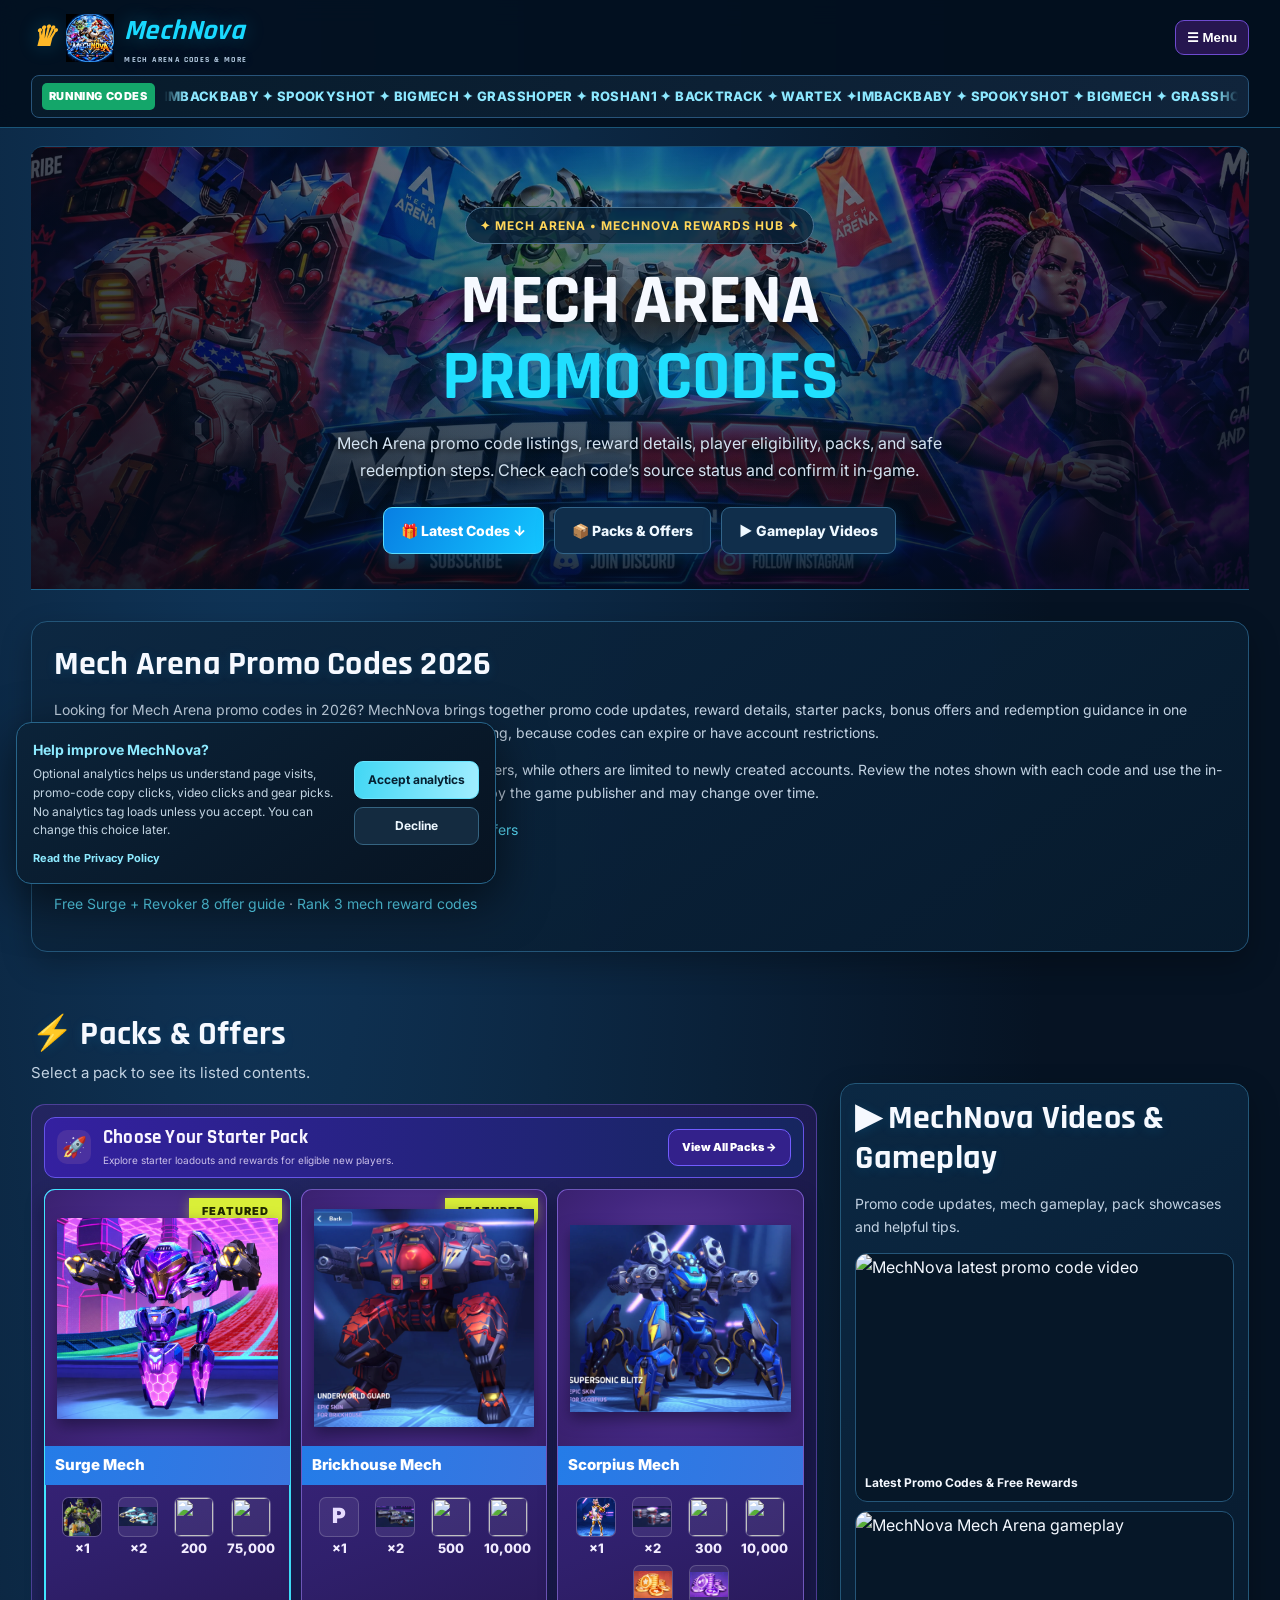
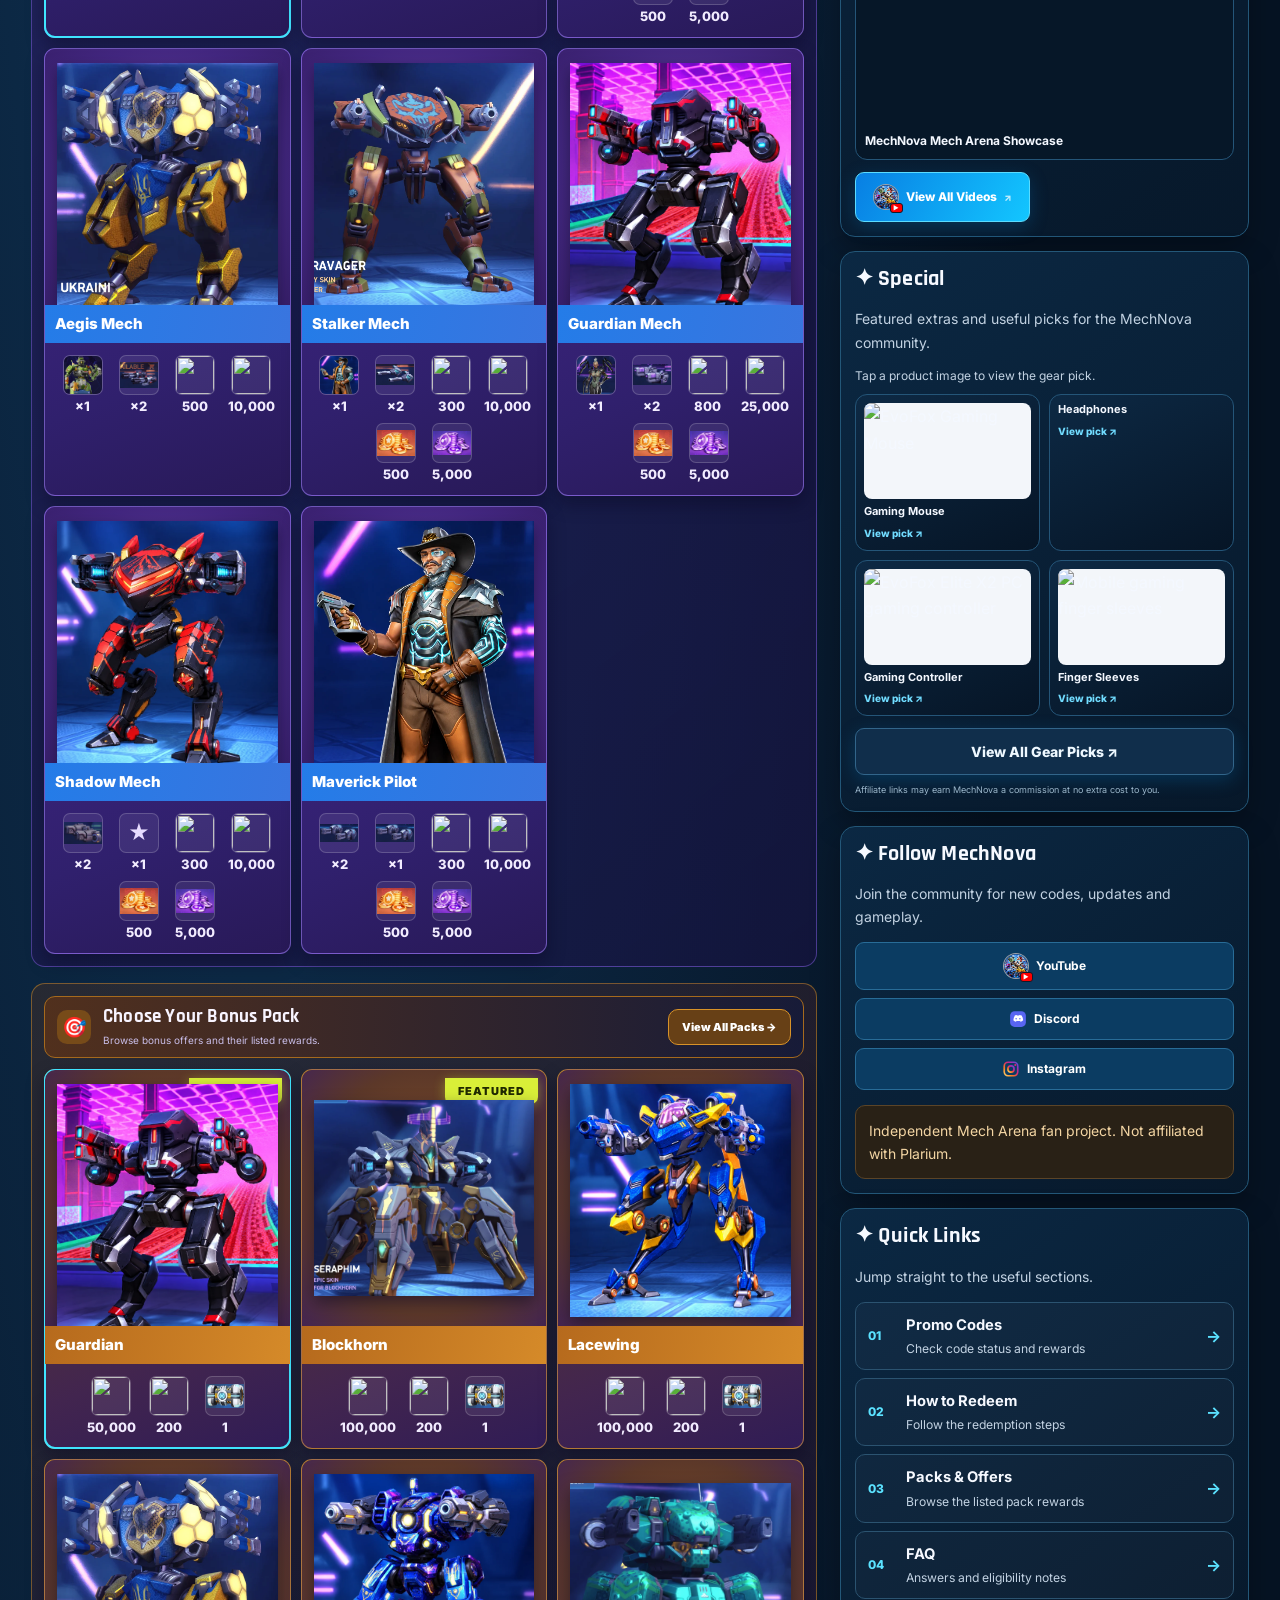
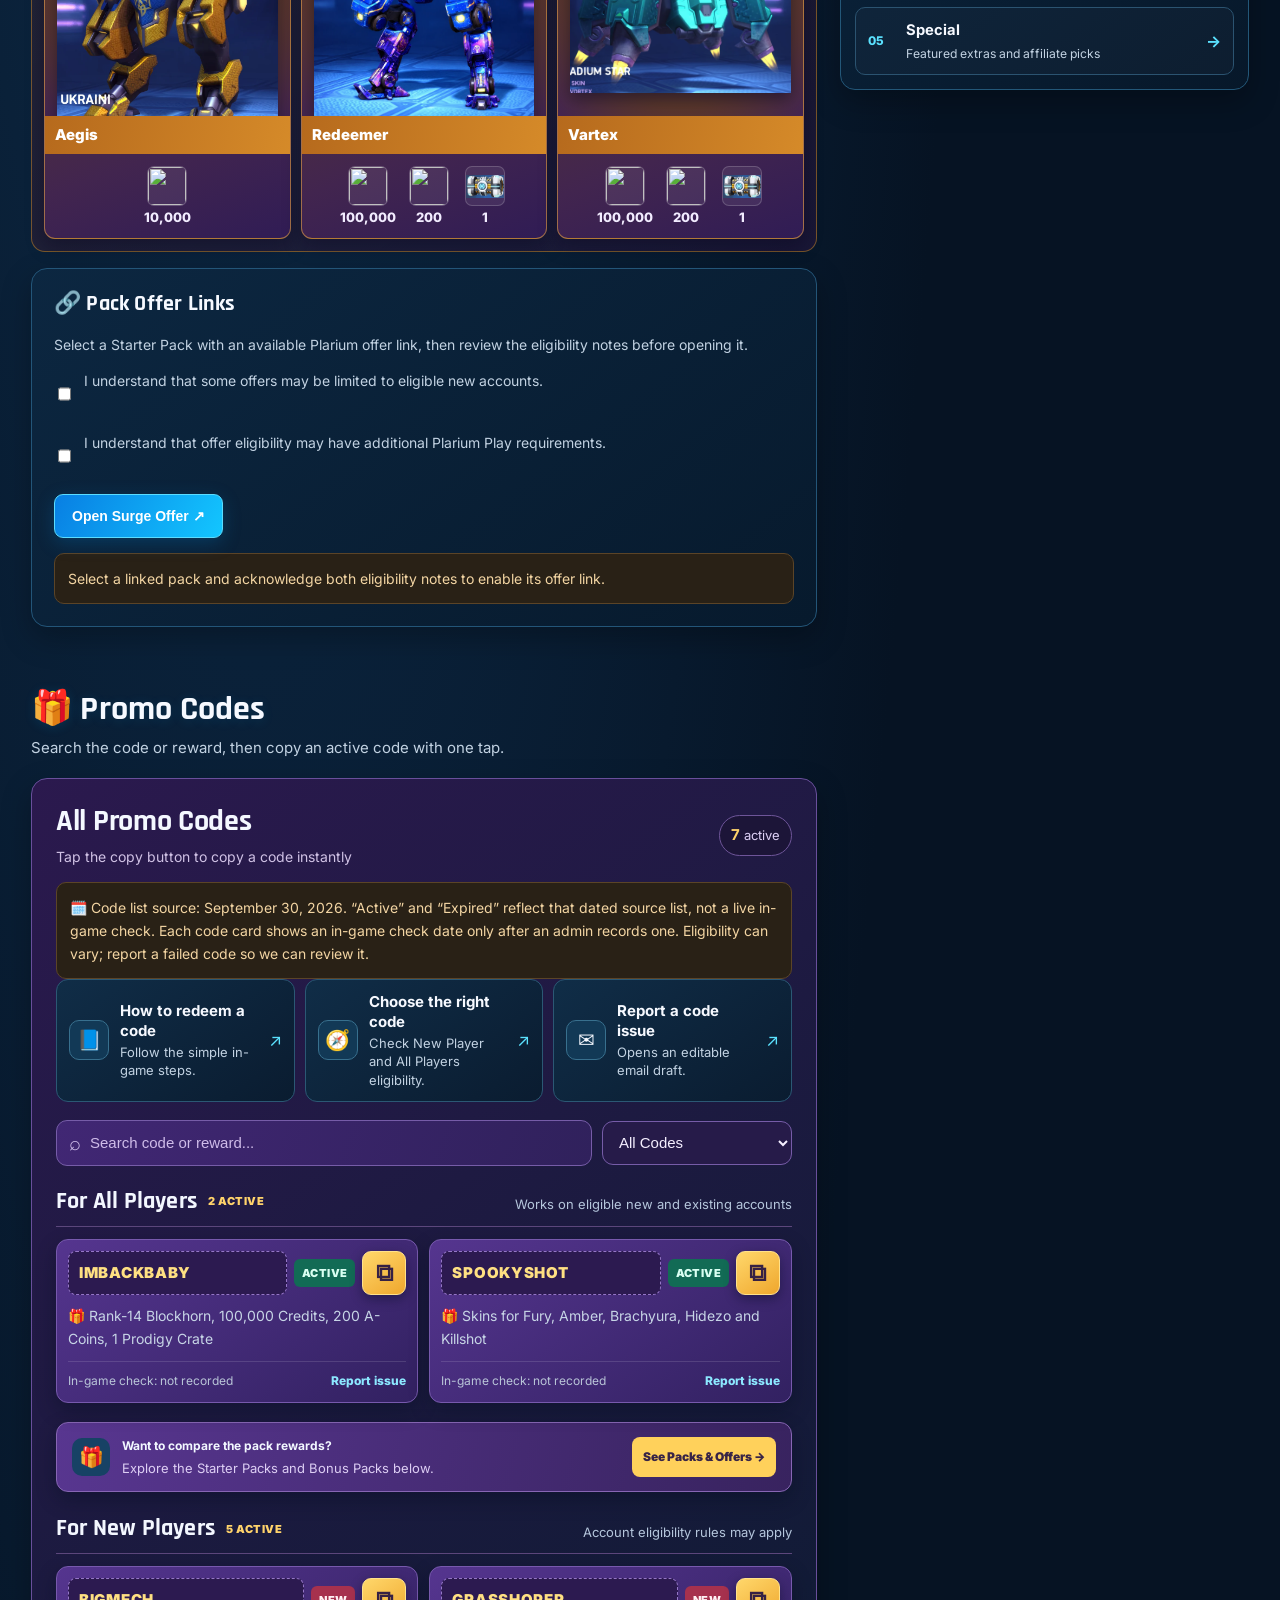
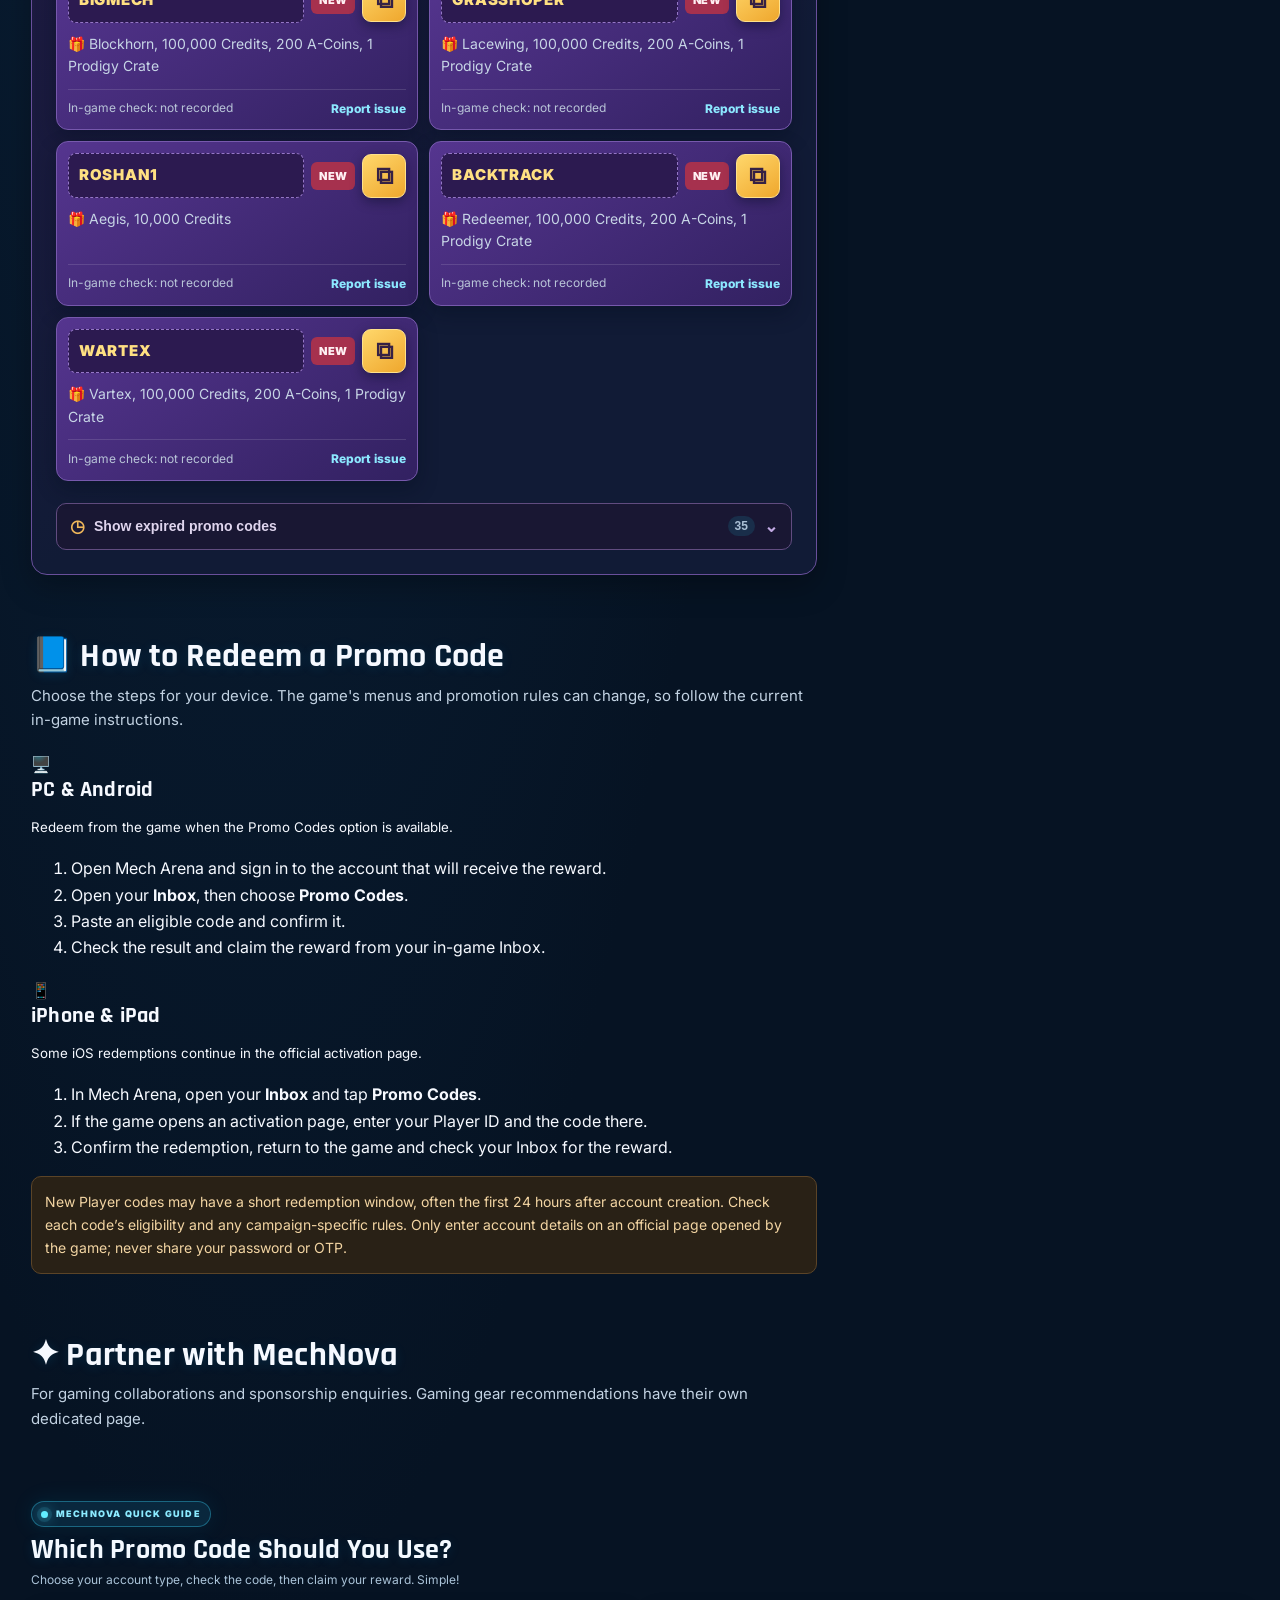
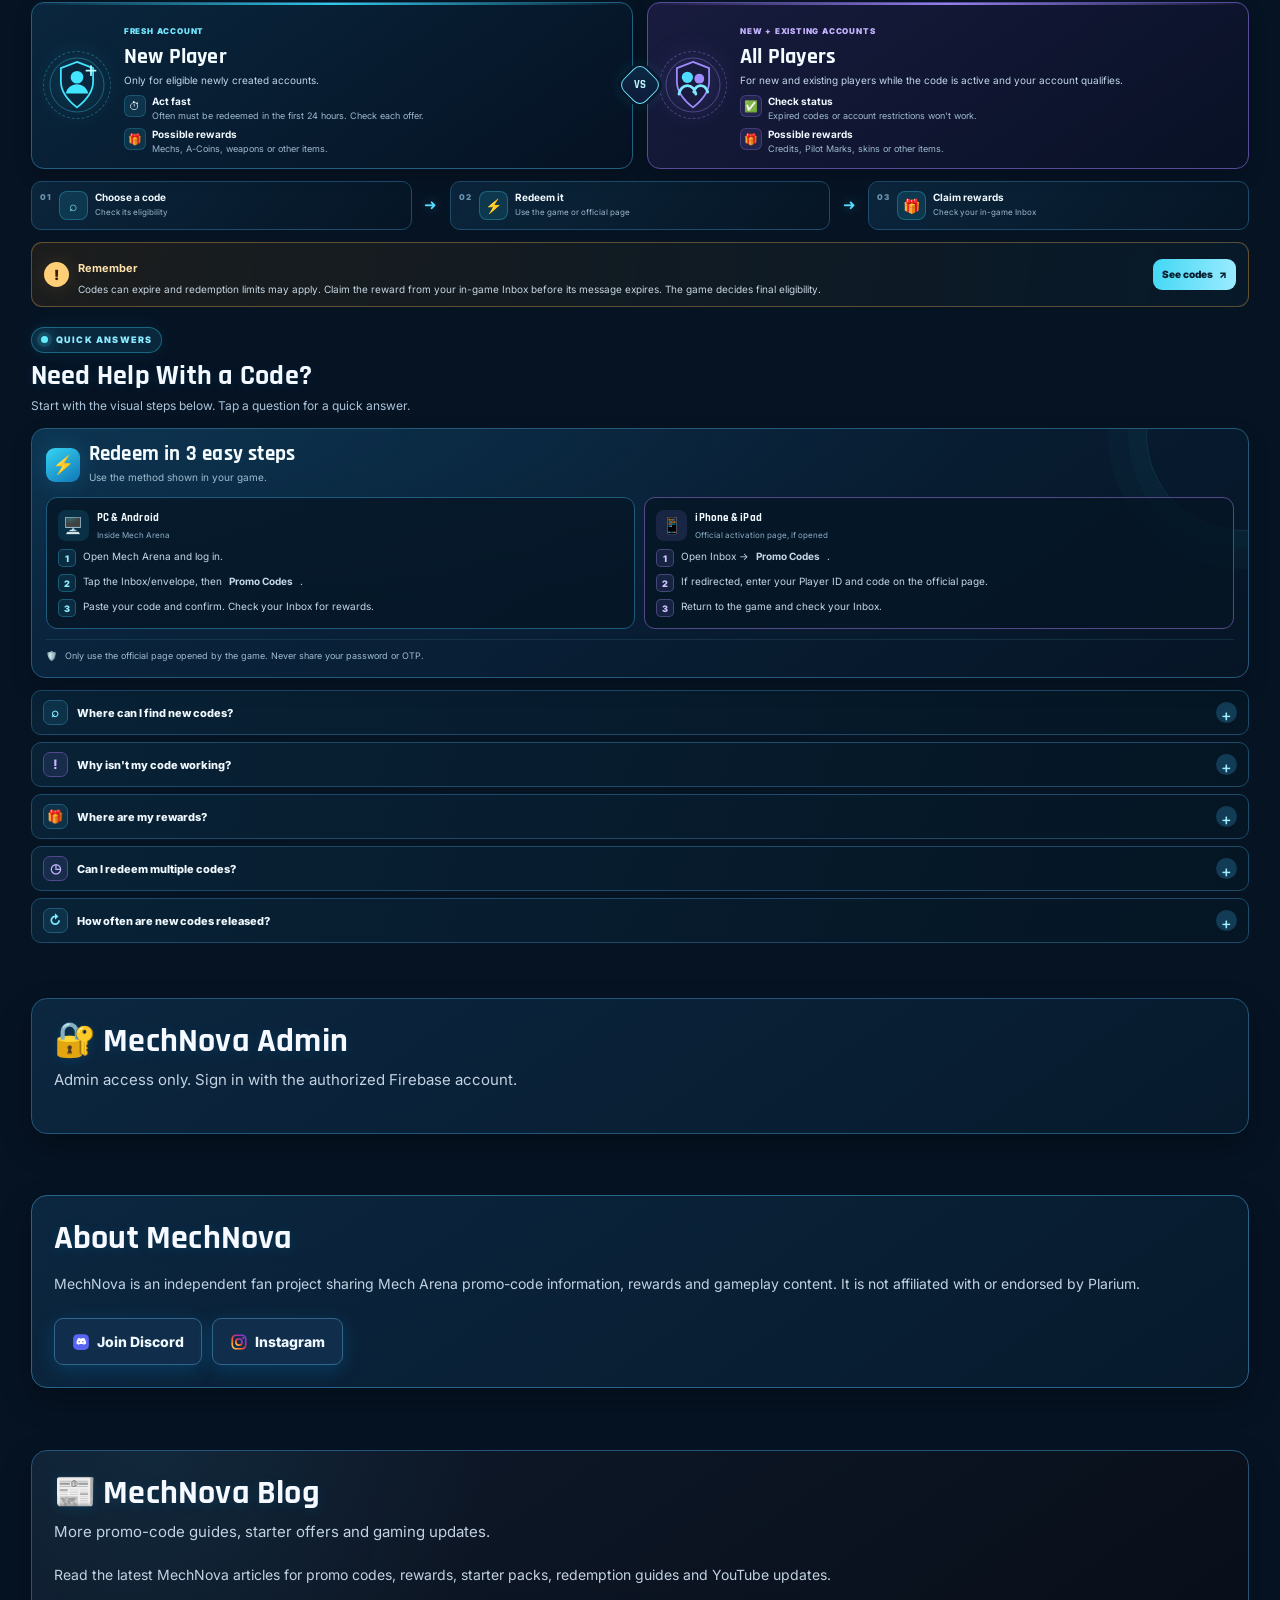
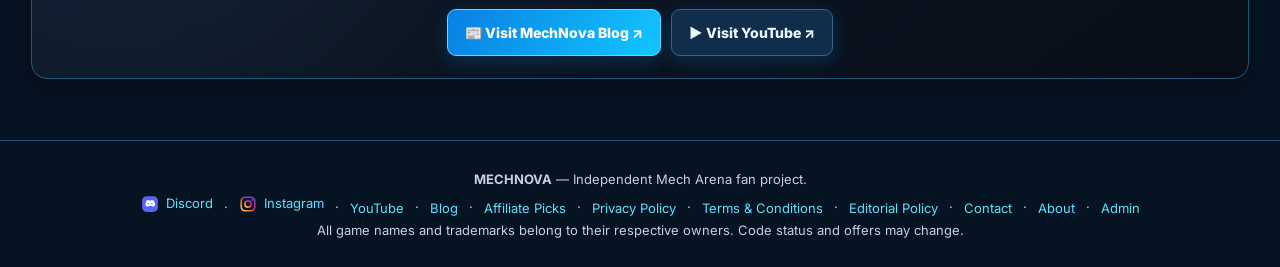
==== index.html @ 52b64ca1 "Refresh expiry status daily and sync ticker expiry dates" ====
<!DOCTYPE html>
<html lang="en">
<head>
<script async src="https://pagead2.googlesyndication.com/pagead/js/adsbygoogle.js?client=ca-pub-9952851746157803" crossorigin="anonymous"></script>
<meta charset="UTF-8">
<meta name="viewport" content="width=device-width, initial-scale=1.0">
<meta name="google-site-verification" content="DOwsK-bOsyvgB8i2anMzMLTD_0Za7OimkNNtaxC_9B8" />
<title>Mech Arena Promo Codes 2026 &amp; Rewards | MechNova</title>
<meta name="description" content="Find Mech Arena promo codes for 2026, see listed rewards and account eligibility, copy codes, browse packs and follow safe redemption steps on MechNova.">
<link rel="canonical" href="https://mechnovaofficial.github.io/">
<meta name="robots" content="index, follow, max-image-preview:large">
<meta name="theme-color" content="#080d18">
<link rel="icon" type="image/png" sizes="32x32" href="/favicon-32.png">
<link rel="icon" type="image/png" sizes="16x16" href="/favicon-16.png">
<link rel="shortcut icon" href="/favicon.ico">
<link rel="apple-touch-icon" href="/favicon-180.png">
<meta property="og:type" content="website">
<meta property="og:site_name" content="MechNova">
<meta property="og:title" content="Mech Arena Promo Codes 2026 &amp; Rewards | MechNova">
<meta property="og:description" content="Mech Arena promo codes, listed rewards, eligibility, packs and safe redemption steps.">
<meta property="og:url" content="https://mechnovaofficial.github.io/">
<meta property="og:image" content="https://mechnovaofficial.github.io/images/MechNova-bannarnew.webp?v=4">
<meta name="twitter:image" content="https://mechnovaofficial.github.io/images/MechNova-bannarnew.webp?v=4">
<meta name="twitter:card" content="summary_large_image">
<meta name="twitter:title" content="Mech Arena Promo Codes 2026 &amp; Rewards | MechNova">
<meta name="twitter:description" content="Browse Mech Arena promo codes, listed rewards, player eligibility and redemption steps.">
<link rel="preconnect" href="https://fonts.googleapis.com">
<link rel="preconnect" href="https://fonts.gstatic.com" crossorigin>
<link href="https://fonts.googleapis.com/css2?family=Inter:wght@400;500;600;700;800&family=Rajdhani:wght@500;600;700&display=swap" rel="stylesheet">
<link rel="preload" href="/mechnova.css?v=20261010-expiry-analytics" as="style">
<link rel="preload" href="/images/MechNova-bannarnew.webp?v=4" as="image" fetchpriority="high">
<link rel="preconnect" href="https://www.gstatic.com" crossorigin>
<link rel="preconnect" href="https://translate.google.com" crossorigin>
<link rel="stylesheet" href="/mechnova.css?v=20261010-expiry-analytics">
<script type="application/ld+json">
{
  "@context": "https://schema.org",
  "@type": "WebSite",
  "name": "MechNova",
  "url": "https://mechnovaofficial.github.io/",
  "description": "Mech Arena promo codes for 2026, listed rewards, eligibility, packs and redemption steps.",
  "inLanguage": "en"
}
</script>
<style>
.brand-logo{display:block;width:48px;height:48px;object-fit:contain;flex:0 0 48px}.logo{display:flex;align-items:center;gap:10px}.brand-wordmark{display:block}
@media(max-width:600px){.brand-logo{width:40px;height:40px;flex-basis:40px}}
</style>
 <script defer src="/analytics.js?v=20261010"></script>
</head>
<body>
<svg class="social-symbol-library" aria-hidden="true" focusable="false" xmlns="http://www.w3.org/2000/svg">
 <defs><linearGradient id="instagram-gradient" x1="0" y1="1" x2="1" y2="0"><stop offset="0" stop-color="#feda75"/><stop offset=".28" stop-color="#fa7e1e"/><stop offset=".58" stop-color="#d62976"/><stop offset=".8" stop-color="#962fbf"/><stop offset="1" stop-color="#4f5bd5"/></linearGradient></defs>
 
 <symbol id="social-mark-instagram" viewBox="0 0 24 24"><rect x="3" y="3" width="18" height="18" rx="5.2" fill="none" stroke="url(#instagram-gradient)" stroke-width="2.2"/><circle cx="12" cy="12" r="4.1" fill="none" stroke="url(#instagram-gradient)" stroke-width="2.2"/><circle cx="17.7" cy="6.6" r="1.35" fill="#d62976"/></symbol>
 <symbol id="social-mark-discord" viewBox="0 0 24 24"><rect x="1.5" y="1.5" width="21" height="21" rx="6" fill="#5865f2"/><path d="M7.1 7.4a13.2 13.2 0 0 1 3-.9l.4.8a10.6 10.6 0 0 1 3 0l.4-.8a13.2 13.2 0 0 1 3 .9c1.2 1.8 1.9 3.9 2 6.2-1 1-2.2 1.7-3.5 2l-.7-1.1 1.1-.5a8 8 0 0 1-6.9 0l1.1.5-.7 1.1a9 9 0 0 1-3.5-2c.1-2.3.8-4.4 2.1-6.2Z" fill="#fff"/><circle cx="9.5" cy="11.5" r="1" fill="#5865f2"/><circle cx="14.5" cy="11.5" r="1" fill="#5865f2"/></symbol>
</svg>


<header>
 <div class="container nav">
  <div class="logo"><img class="brand-logo" src="/images/MechNova-logo.webp" alt="MechNova logo" width="48" height="48" decoding="async"><span class="brand-wordmark">Mech<span>Nova</span><small style="display:block;font-size:8px;letter-spacing:1.4px;color:#b3c9df;font-style:normal">MECH ARENA CODES & MORE</small></span></div>
  <nav class="nav-links">
   <a href="#home">⌂ Home</a><a href="#packs" data-en="🎁 Packs & Offers" data-hi="🎁 पैक और ऑफ़र">🎁 Packs & Offers</a>
   <a href="#redeem" data-en="📘 Game Guide" data-hi="📘 गेम गाइड">📘 Game Guide</a>
   <a href="/promo-codes-2026.html">2026 Codes Guide</a>
   <a href="#videos">▶ Videos</a>\n   <a href="/affiliate.html">🛒 Affiliate Picks</a>
   <a href="#faq" data-en="FAQ" data-hi="अक्सर पूछे जाने वाले सवाल">FAQ</a>
   <a href="#about" data-en="About" data-hi="हमारे बारे में">About</a>
  </nav>
  <div class="nav-right"><button class="public-menu-toggle" id="publicMenuToggle" type="button" aria-label="Open website menu" aria-expanded="false">☰ Menu</button></div>
  <a class="nav-code-ticker" href="#codes" aria-label="Listed promo codes, click to view codes"><span class="ticker-label">RUNNING CODES</span><span class="ticker-window"><span class="ticker-track"><span>MIDGAMECHANNEL4ALL&nbsp; · &nbsp;ALL PLAYERS&nbsp; · &nbsp;EXPIRES DEC 1, 2026&nbsp; ✦ &nbsp;IMBACKBABY&nbsp; ✦ &nbsp;SPOOKYSHOT&nbsp; ✦ &nbsp;BIGMECH&nbsp; ✦ &nbsp;GRASSHOPER&nbsp; ✦ &nbsp;ROSHAN1&nbsp; ✦ &nbsp;BACKTRACK&nbsp; ✦ &nbsp;WARTEX&nbsp; ✦ &nbsp;</span><span aria-hidden="true">MIDGAMECHANNEL4ALL&nbsp; · &nbsp;ALL PLAYERS&nbsp; · &nbsp;EXPIRES DEC 1, 2026&nbsp; ✦ &nbsp;IMBACKBABY&nbsp; ✦ &nbsp;SPOOKYSHOT&nbsp; ✦ &nbsp;BIGMECH&nbsp; ✦ &nbsp;GRASSHOPER&nbsp; ✦ &nbsp;ROSHAN1&nbsp; ✦ &nbsp;BACKTRACK&nbsp; ✦ &nbsp;WARTEX&nbsp; ✦ &nbsp;</span></span></span></a>
 </div>
</header>

<main class="container public-shell sidebar-hidden" id="home">
 <aside class="public-side-nav" id="publicSideNav" aria-label="Website menu">
  <div class="public-side-brand"><span class="public-side-mark">♛</span><div><b>MECHNOVA</b><small>MECH ARENA REWARDS</small></div><button class="drawer-close" id="drawerClose" type="button" aria-label="Close menu">✕</button></div>
  <div class="drawer-tools"><div class="drawer-language-label">🌐 Language / भाषा</div><div id="google_translate_element" aria-label="Choose website language"><span class="small">Choose language / भाषा चुनें</span></div><button class="btn secondary admin-top" id="adminToggle" type="button" data-en="Admin Login" data-hi="एडमिन लॉगिन">Admin Login</button></div>
  <div class="public-side-label">MAIN MENU</div>
  <a class="public-side-link active" href="#home"><span>⌂</span> Home</a>
  <a class="public-side-link" href="#packs"><span>🎁</span> Packs &amp; Offers</a>
  <a class="public-side-link" href="#codes"><span>⌘</span> Promo Codes</a>
  <a class="public-side-link" href="#redeem"><span>▤</span> Game Guide</a>
  <a class="public-side-link" href="#videos"><span>▶</span> Videos &amp; Gameplay</a>
  <a class="public-side-link" href="#special"><span>✦</span> Special</a>\n  <a class="public-side-link" href="/affiliate.html"><span>🛒</span> Affiliate Picks</a>
  <a class="public-side-link" href="#faq"><span>?</span> FAQ</a>
  <a class="public-side-link" href="#about"><span>ⓘ</span> About MechNova</a>
  <div class="public-side-bottom"><b>Stay Connected</b><a href="https://discord.gg/W5vGjBkgz" target="_blank" rel="noopener" class="social-link social-link--discord"><svg class="social-icon" aria-hidden="true" focusable="false" viewBox="0 0 24 24"><use href="#social-mark-discord"></use></svg><span>Discord</span><span class="social-arrow" aria-hidden="true">↗</span></a><a href="https://www.instagram.com/mechnovaofficial?stkn=MWMyYnNqdWs0aWJ2Zw==" target="_blank" rel="noopener" class="social-link social-link--instagram"><svg class="social-icon" aria-hidden="true" focusable="false" viewBox="0 0 24 24"><use href="#social-mark-instagram"></use></svg><span>Instagram</span><span class="social-arrow" aria-hidden="true">↗</span></a><a href="https://www.youtube.com/@OfficialMechNova" target="_blank" rel="noopener" class="social-link social-link--youtube"><span class="channel-logo-wrap"><img class="channel-logo" src="/images/MechNova-logo.webp" alt="" width="26" height="26" loading="lazy" decoding="async"><span class="channel-platform-badge" aria-hidden="true">▶</span></span><span>YouTube</span><span class="social-arrow" aria-hidden="true">↗</span></a></div>
 </aside>
 <button class="public-sidebar-overlay" id="publicSidebarOverlay" type="button" aria-label="Close website menu"></button>
 <div class="public-page-content">

<section class="hero">
 <span class="tag">✦ MECH ARENA • MECHNOVA REWARDS HUB ✦</span>
 <h1 id="publicHeroTitle">MECH ARENA<br><span>PROMO CODES</span></h1>
 <p id="publicHeroDesc">Mech Arena promo code listings, reward details, player eligibility, packs, and safe redemption steps. Check each code’s source status and confirm it in-game.</p>
 <div class="hero-actions">
  <a class="btn" href="#codes">🎁 Latest Codes ↓</a>
  <a class="btn secondary" href="#packs">📦 Packs & Offers</a>
  <a class="btn secondary" href="#videos">▶ Gameplay Videos</a>
 </div>
</section>



<section class="section" id="mech-arena-promo-codes-2026">
 <div class="panel">
  <h2>Mech Arena Promo Codes 2026</h2>
  <p class="sub">Looking for Mech Arena promo codes in 2026? MechNova brings together promo code updates, reward details, starter packs, bonus offers and redemption guidance in one place. Check each code's eligibility and availability before redeeming, because codes can expire or have account restrictions.</p>
  <p class="sub">Some promo codes may be available to both new and existing players, while others are limited to newly created accounts. Review the notes shown with each code and use the in-game redemption process. Rewards and eligibility are determined by the game publisher and may change over time.</p>
  <p class="sub"><a href="#codes">Browse promo codes</a> · <a href="#redeem">Learn how to redeem</a> · <a href="#packs">Explore packs and offers</a></p>
  <p class="sub"><a href="/promo-codes-2026.html">Read the complete Mech Arena Promo Codes 2026 guide →</a></p>
  <p class="sub"><a href="/promo-codes-2026.html#surge-revoker-8">Free Surge + Revoker 8 offer guide</a> · <a href="/promo-codes-2026.html#rank-3-mech-rewards">Rank 3 mech reward codes</a></p>
 </div>
</section>

<div class="portal-layout"><div class="portal-main">
<section class="section" id="packs">
 <div class="section-head">
  <h2>⚡ Packs & Offers</h2>
  <div class="sub">Select a pack to see its listed contents.</div>
 </div>
 <div class="pack-showcase" id="packShowcase">
  <section class="pack-showcase-group starter-showcase" aria-labelledby="starterShowcaseTitle">
   <div class="pack-showcase-title"><span>🚀</span><div><h3 id="starterShowcaseTitle">Choose Your Starter Pack</h3><p>Explore starter loadouts and rewards for eligible new players.</p></div></div>
   <div class="showcase-card-grid" id="starterPackCards"></div>
  </section>
  <section class="pack-showcase-group bonus-showcase" aria-labelledby="bonusShowcaseTitle">
   <div class="pack-showcase-title"><span>🎯</span><div><h3 id="bonusShowcaseTitle">Choose Your Bonus Pack</h3><p>Browse bonus offers and their listed rewards.</p></div></div>
   <div class="showcase-card-grid" id="bonusPackCards"></div>
  </section>
 </div>
 <div class="pack-grid pack-legacy-controls" aria-hidden="true">
  <div class="panel"><h3>🚀 Starter Packs</h3><div class="sub">Choose a Starter Pack option.</div><select id="starterSelect" class="pack-select"></select><div class="reward-box" id="starterRewards"></div></div>
  <div class="panel"><h3>🎯 Bonus Packs</h3><div class="sub">Choose a Bonus Pack option.</div><select id="bonusSelect" class="pack-select"></select><div class="reward-box" id="bonusRewards"></div></div>
 </div>
 <div class="panel" style="margin-top:16px">
  <h3>🔗 Pack Offer Links</h3>
  <p class="sub">Select a Starter Pack with an available Plarium offer link, then review the eligibility notes before opening it.</p>
  <label class="check-row"><input type="checkbox" id="freshCheck"> I understand that some offers may be limited to eligible new accounts.</label>
  <label class="check-row"><input type="checkbox" id="playCheck"> I understand that offer eligibility may have additional Plarium Play requirements.</label>
  <button class="btn" id="generateBtn" disabled>Open Selected Pack Offer ↗</button>
  <div class="notice" id="generatorNotice">Select a linked Starter Pack and acknowledge both notes to enable its Plarium offer link.</div>
 </div>
</section>

<section class="section" id="codes">
 <div class="section-head">
  <h2>🎁 Promo Codes</h2>
  <div class="sub">Search the code or reward, then copy an active code with one tap.</div>
 </div>
 <div class="panel promo-code-hub">
  <div class="promo-code-hub-heading">
   <div><h3>All Promo Codes</h3><p>Tap the copy button to copy a code instantly</p></div>
   <span class="promo-code-total"><strong id="activeCount">0</strong> active</span>
  </div>
  <div class="notice promo-freshness-note">🗓️ Code list source: September 30, 2026. “Active” and “Expired” reflect that dated source list, not a live in-game check. Each code card shows an in-game check date only after an admin records one. Eligibility can vary; report a failed code so we can review it.</div>
  <nav class="promo-guide-links" aria-label="Quick promo code guides">
   <a class="promo-guide-card" href="#redeem"><span class="promo-guide-icon" aria-hidden="true">📘</span><span><strong>How to redeem a code</strong><small>Follow the simple in-game steps.</small></span><span class="promo-guide-arrow" aria-hidden="true">↗</span></a>
   <a class="promo-guide-card" href="#promo-code-types"><span class="promo-guide-icon" aria-hidden="true">🧭</span><span><strong>Choose the right code</strong><small>Check New Player and All Players eligibility.</small></span><span class="promo-guide-arrow" aria-hidden="true">↗</span></a>
   <a class="promo-guide-card" href="mailto:krishnanare9@gmail.com?subject=MechNova%20promo%20code%20report&body=Code%3A%20%0APage%3A%20%0AIssue%3A%20%0A"><span class="promo-guide-icon" aria-hidden="true">✉</span><span><strong>Report a code issue</strong><small>Opens an editable email draft.</small></span><span class="promo-guide-arrow" aria-hidden="true">↗</span></a>
  </nav>
  <div class="toolbar promo-code-toolbar">
   <label class="promo-code-search"><span aria-hidden="true">⌕</span><input type="search" id="search" placeholder="Search code or reward..." aria-label="Search promo codes"></label>
   <select id="filter" aria-label="Filter promo codes">
    <option value="all">All Codes</option>
    <option value="allplayers">All Players</option>
    <option value="newplayers">New Players</option>
    <option value="expired">Expired Codes</option>
   </select>
  </div>
  <div class="code-category" id="allPlayersSection">
   <div class="category-title"><div class="category-heading"><h3>For All Players</h3><span class="code-active-count" id="allPlayersActiveCount">0 ACTIVE</span></div><small>Works on eligible new and existing accounts</small></div>
   <div class="code-grid" id="allPlayersGrid"></div>
  </div>
  <a class="promo-code-bridge" href="#packs"><span class="promo-code-bridge-icon" aria-hidden="true">🎁</span><span class="promo-code-bridge-copy"><strong>Want to compare the pack rewards?</strong><small>Explore the Starter Packs and Bonus Packs below.</small></span><span class="promo-code-bridge-link">See Packs &amp; Offers →</span></a>
  <div class="code-category" id="newPlayersSection">
   <div class="category-title"><div class="category-heading"><h3>For New Players</h3><span class="code-active-count" id="newPlayersActiveCount">0 ACTIVE</span></div><small>Account eligibility rules may apply</small></div>
   <div class="code-grid" id="newPlayersGrid"></div>
  </div>
  <button class="promo-expired-toggle" id="expiredToggle" type="button" aria-expanded="false"><span aria-hidden="true">◷</span><span id="expiredToggleLabel">Show expired promo codes</span><strong id="expiredCount">0</strong><span class="promo-expired-chevron" aria-hidden="true">⌄</span></button>
  <div class="code-category promo-expired-list" id="expiredSection" hidden>
   <div class="code-grid" id="expiredGrid"></div>
  </div>

 </div>
</section>



<section class="section" id="redeem">
 <div class="section-head">
  <h2>📘 <span>How to Redeem a Promo Code</span></h2>
  <div class="sub">Choose the steps for your device. The game's menus and promotion rules can change, so follow the current in-game instructions.</div>
 </div>
 <div class="redeem-platform-grid">
  <article class="redeem-platform-card">
   <div class="redeem-platform-heading"><span class="redeem-platform-icon" aria-hidden="true">🖥️</span><div><h3>PC &amp; Android</h3><small>Redeem from the game when the Promo Codes option is available.</small></div></div>
   <ol><li>Open Mech Arena and sign in to the account that will receive the reward.</li><li>Open your <strong>Inbox</strong>, then choose <strong>Promo Codes</strong>.</li><li>Paste an eligible code and confirm it.</li><li>Check the result and claim the reward from your in-game Inbox.</li></ol>
  </article>
  <article class="redeem-platform-card">
   <div class="redeem-platform-heading"><span class="redeem-platform-icon" aria-hidden="true">📱</span><div><h3>iPhone &amp; iPad</h3><small>Some iOS redemptions continue in the official activation page.</small></div></div>
   <ol><li>In Mech Arena, open your <strong>Inbox</strong> and tap <strong>Promo Codes</strong>.</li><li>If the game opens an activation page, enter your Player ID and the code there.</li><li>Confirm the redemption, return to the game and check your Inbox for the reward.</li></ol>
  </article>
 </div>
 <div class="notice">New Player codes may have a short redemption window, often the first 24 hours after account creation. Check each code’s eligibility and any campaign-specific rules. Only enter account details on an official page opened by the game; never share your password or OTP.</div>
</section>



<section class="section support-section" id="monetizationHub">
 <div class="section-head"><h2>✦ Partner with MechNova</h2><div class="sub">For gaming collaborations and sponsorship enquiries. Gaming gear recommendations have their own dedicated page.</div></div>
 <div class="earning-grid" id="earningPublicCards"></div>
</section>




</div>
<aside class="portal-sidebar">
 <section class="creator-side" id="videos"><h2>▶ MechNova Videos & Gameplay</h2><p class="sub">Promo code updates, mech gameplay, pack showcases and helpful tips.</p>
  <div class="sidebar-feature-grid videos-only-grid">
   <div class="creator-videos">
   <a class="video-card" href="https://youtu.be/T9oooL3MBuI" target="_blank" rel="noopener"><img loading="lazy" decoding="async" src="https://i.ytimg.com/vi/T9oooL3MBuI/hqdefault.jpg" alt="MechNova latest promo code video"><strong>Latest Promo Codes & Free Rewards</strong></a>
   <a class="video-card" href="https://youtu.be/01UJPZTwUn4" target="_blank" rel="noopener"><img loading="lazy" decoding="async" src="https://i.ytimg.com/vi/01UJPZTwUn4/hqdefault.jpg" alt="MechNova Mech Arena gameplay"><strong>MechNova Mech Arena Showcase</strong></a>
   </div>
  </div>
  <a class="btn view-all social-link social-link--youtube" href="https://www.youtube.com/@OfficialMechNova" target="_blank" rel="noopener"><span class="channel-logo-wrap"><img class="channel-logo" src="/images/MechNova-logo.webp" alt="" width="26" height="26" loading="lazy" decoding="async"><span class="channel-platform-badge" aria-hidden="true">▶</span></span><span>View All Videos</span><span class="social-arrow" aria-hidden="true">↗</span></a>
 </section>

 <section class="creator-side special-side-section" id="special" aria-labelledby="specialSectionTitle">
  <h3 id="specialSectionTitle">✦ Special</h3>
  <p class="sub">Featured extras and useful picks for the MechNova community.</p>
  <p class="sub special-affiliate-intro">Tap a product image to view the gear pick.</p>
  <div class="special-affiliate-grid" aria-label="Clickable affiliate gaming gear picks">
   <a class="special-affiliate-card" href="https://www.amazon.in/dp/B0CLS6F44T?tag=fithomedaily-21" target="_blank" rel="sponsored noopener noreferrer" aria-label="View EvoFox Gaming Mouse on Amazon">
    <img src="https://m.media-amazon.com/images/I/516kq12OmmL._SL1500_.jpg" alt="EvoFox Gaming Mouse" loading="lazy" decoding="async">
    <strong>Gaming Mouse</strong><span>View pick ↗</span>
   </a>
   <a class="special-affiliate-card" href="https://www.amazon.in/dp/B0H1LXP6WZ?tag=fithomedaily-21" target="_blank" rel="sponsored noopener noreferrer" aria-label="View ANT Esports Headphones on Amazon">
    <img src="https://m.media-amazon.com/images/P/B0H1LXP6WZ.01._SCLZZZZZZZ_.jpg" alt="ANT Esports gaming headphones" loading="lazy" decoding="async" onerror="this.style.display='none'">
    <strong>Headphones</strong><span>View pick ↗</span>
   </a>
   <a class="special-affiliate-card" href="https://www.amazon.in/dp/B0FKN7KV9X?tag=fithomedaily-21" target="_blank" rel="sponsored noopener noreferrer" aria-label="View EvoFox Elite X2 Controller on Amazon">
    <img src="https://www.amkette.com/cdn/shop/files/Untitled-1_b61af98e-52b3-4a2b-bc48-e92899274ff3.png?v=1753957181&amp;width=320" alt="EvoFox Elite X2 PC gaming controller" loading="lazy" decoding="async">
    <strong>Gaming Controller</strong><span>View pick ↗</span>
   </a>
   <a class="special-affiliate-card" href="https://www.amazon.in/dp/B09XN1RQ6K?tag=fithomedaily-21" target="_blank" rel="sponsored noopener noreferrer" aria-label="View gaming finger sleeves on Amazon">
    <img src="https://spinbot.co.in/cdn/shop/files/Silver_FingerSleeve_Gallery_Images_0_620x.jpg?v=1723035211" alt="Mobile gaming finger sleeves" loading="lazy" decoding="async">
    <strong>Finger Sleeves</strong><span>View pick ↗</span>
   </a>
  </div>
  <a class="btn secondary special-affiliate-all" href="/affiliate.html">View All Gear Picks ↗</a>
  <small class="special-affiliate-disclosure">Affiliate links may earn MechNova a commission at no extra cost to you.</small>
 </section>

 <section class="creator-side"><h3>✦ Follow MechNova</h3><p class="sub">Join the community for new codes, updates and gameplay.</p><div class="social-links"><a href="https://www.youtube.com/@OfficialMechNova" target="_blank" rel="noopener" class="social-link social-link--youtube"><span class="channel-logo-wrap"><img class="channel-logo" src="/images/MechNova-logo.webp" alt="" width="26" height="26" loading="lazy" decoding="async"><span class="channel-platform-badge" aria-hidden="true">▶</span></span><span>YouTube</span></a><a href="https://discord.gg/W5vGjBkgz" target="_blank" rel="noopener" class="social-link social-link--discord"><svg class="social-icon" aria-hidden="true" focusable="false" viewBox="0 0 24 24"><use href="#social-mark-discord"></use></svg><span>Discord</span></a><a href="https://www.instagram.com/mechnovaofficial?stkn=MWMyYnNqdWs0aWJ2Zw==" target="_blank" rel="noopener" class="social-link social-link--instagram"><svg class="social-icon" aria-hidden="true" focusable="false" viewBox="0 0 24 24"><use href="#social-mark-instagram"></use></svg><span>Instagram</span></a></div><div class="notice">Independent Mech Arena fan project. Not affiliated with Plarium.</div></section>
 <section class="creator-side quick-nav-side" aria-labelledby="quickLinksTitle"><h3 id="quickLinksTitle">✦ Quick Links</h3><p class="sub">Jump straight to the useful sections.</p><nav class="quick-nav-links" aria-label="Quick links"><a href="#codes"><span class="quick-nav-number">01</span><span><strong>Promo Codes</strong><small>Check code status and rewards</small></span><b aria-hidden="true">→</b></a><a href="#redeem"><span class="quick-nav-number">02</span><span><strong>How to Redeem</strong><small>Follow the redemption steps</small></span><b aria-hidden="true">→</b></a><a href="#packShowcase"><span class="quick-nav-number">03</span><span><strong>Packs &amp; Offers</strong><small>Browse the listed pack rewards</small></span><b aria-hidden="true">→</b></a><a href="#faq"><span class="quick-nav-number">04</span><span><strong>FAQ</strong><small>Answers and eligibility notes</small></span><b aria-hidden="true">→</b></a><a href="#special"><span class="quick-nav-number">05</span><span><strong>Special</strong><small>Featured extras and affiliate picks</small></span><b aria-hidden="true">→</b></a></nav></section>
</aside></div>
<div class="promo-help-band">
<section class="section mn-promo-quick" id="promo-code-types">
 <div class="mn-guide-heading">
  <span class="mn-guide-kicker"><span class="mn-kicker-dot"></span> MECHNOVA QUICK GUIDE</span>
  <h2>Which Promo Code Should You Use?</h2>
  <p>Choose your account type, check the code, then claim your reward. Simple!</p>
 </div>
 <div class="mn-code-type-grid">
  <article class="mn-code-type-card mn-new-player-card">
   <div class="mn-type-art mn-new-art" aria-hidden="true">
    <span class="mn-art-ring mn-ring-one"></span><span class="mn-art-ring mn-ring-two"></span>
    <svg viewBox="0 0 80 80" role="presentation"><path d="M40 7 63 16v19c0 16-10 27-23 37C27 62 17 51 17 35V16L40 7Z" fill="#0a263d" stroke="#41e5ff" stroke-width="2.5"/><circle cx="40" cy="29" r="9" fill="#41e5ff"/><path d="M24 52c2-8 8-13 16-13s14 5 16 13" fill="#41e5ff"/><path d="M60 13v13M53.5 19.5h13" stroke="#baffff" stroke-width="2.5" stroke-linecap="round"/></svg>
   </div>
   <div class="mn-type-copy">
    <span class="mn-type-label">FRESH ACCOUNT</span>
    <h3>New Player</h3>
    <p>Only for eligible newly created accounts.</p>
    <div class="mn-type-fact"><span>⏱</span><p><strong>Act fast</strong><small>Often must be redeemed in the first 24 hours. Check each offer.</small></p></div>
    <div class="mn-type-fact"><span>🎁</span><p><strong>Possible rewards</strong><small>Mechs, A-Coins, weapons or other items.</small></p></div>
   </div>
  </article>
  <div class="mn-vs-burst" aria-label="versus"><span>VS</span></div>
  <article class="mn-code-type-card mn-all-player-card">
   <div class="mn-type-art mn-all-art" aria-hidden="true">
    <span class="mn-art-ring mn-ring-one"></span><span class="mn-art-ring mn-ring-two"></span>
    <svg viewBox="0 0 80 80" role="presentation"><path d="M40 7 63 16v19c0 16-10 27-23 37C27 62 17 51 17 35V16L40 7Z" fill="#191b3e" stroke="#a18cff" stroke-width="2.5"/><circle cx="32" cy="29" r="8" fill="#4edbff"/><circle cx="49" cy="31" r="7" fill="#a18cff"/><path d="M20 53c1-7 6-12 12-12s11 5 12 12M41 50c2-6 5-9 10-9s8 3 10 9" fill="none" stroke="#7ce6ff" stroke-width="4" stroke-linecap="round"/></svg>
   </div>
   <div class="mn-type-copy">
    <span class="mn-type-label">NEW + EXISTING ACCOUNTS</span>
    <h3>All Players</h3>
    <p>For new and existing players while the code is active and your account qualifies.</p>
    <div class="mn-type-fact"><span>✅</span><p><strong>Check status</strong><small>Expired codes or account restrictions won't work.</small></p></div>
    <div class="mn-type-fact"><span>🎁</span><p><strong>Possible rewards</strong><small>Credits, Pilot Marks, skins or other items.</small></p></div>
   </div>
  </article>
 </div>
 <div class="mn-code-flow" aria-label="Three simple steps">
  <div class="mn-flow-step"><span class="mn-flow-number">01</span><span class="mn-flow-icon">⌕</span><div><strong>Choose a code</strong><small>Check its eligibility</small></div></div>
  <span class="mn-flow-arrow" aria-hidden="true">➜</span>
  <div class="mn-flow-step"><span class="mn-flow-number">02</span><span class="mn-flow-icon">⚡</span><div><strong>Redeem it</strong><small>Use the game or official page</small></div></div>
  <span class="mn-flow-arrow" aria-hidden="true">➜</span>
  <div class="mn-flow-step"><span class="mn-flow-number">03</span><span class="mn-flow-icon">🎁</span><div><strong>Claim rewards</strong><small>Check your in-game Inbox</small></div></div>
 </div>
 <div class="mn-guide-alert"><span class="mn-alert-icon" aria-hidden="true">!</span><div><strong>Remember</strong><p>Codes can expire and redemption limits may apply. Claim the reward from your in-game Inbox before its message expires. The game decides final eligibility.</p></div><a href="#codes">See codes <span aria-hidden="true">↗</span></a></div>
</section>

<section class="section mn-faq-redesign" id="faq">
 <div class="mn-guide-heading mn-faq-heading">
  <span class="mn-guide-kicker"><span class="mn-kicker-dot"></span> QUICK ANSWERS</span>
  <h2>Need Help With a Code?</h2>
  <p>Start with the visual steps below. Tap a question for a quick answer.</p>
 </div>
 <div class="mn-redeem-panel">
  <div class="mn-redeem-title"><span class="mn-redeem-bolt" aria-hidden="true">⚡</span><div><h3>Redeem in 3 easy steps</h3><p>Use the method shown in your game.</p></div></div>
  <div class="mn-redeem-device-grid">
   <article class="mn-redeem-device">
    <div class="mn-device-heading"><span aria-hidden="true">🖥️</span><div><h4>PC &amp; Android</h4><small>Inside Mech Arena</small></div></div>
    <ol class="mn-mini-steps"><li><span>1</span> Open Mech Arena and log in.</li><li><span>2</span> Tap the Inbox/envelope, then <strong>Promo Codes</strong>.</li><li><span>3</span> Paste your code and confirm. Check your Inbox for rewards.</li></ol>
   </article>
   <article class="mn-redeem-device mn-ios-device">
    <div class="mn-device-heading"><span aria-hidden="true">📱</span><div><h4>iPhone &amp; iPad</h4><small>Official activation page, if opened</small></div></div>
    <ol class="mn-mini-steps"><li><span>1</span> Open Inbox → <strong>Promo Codes</strong>.</li><li><span>2</span> If redirected, enter your Player ID and code on the official page.</li><li><span>3</span> Return to the game and check your Inbox.</li></ol>
   </article>
  </div>
  <p class="mn-safety-note"><span aria-hidden="true">🛡️</span> Only use the official page opened by the game. Never share your password or OTP.</p>
 </div>
 <div class="mn-faq-list">
  <details class="mn-faq-item">
   <summary><span class="mn-faq-icon">⌕</span><span>Where can I find new codes?</span><span class="mn-faq-plus" aria-hidden="true">+</span></summary>
   <div class="mn-faq-answer"><p>There is no fixed release schedule. Codes may come with updates, events or official campaigns. <a href="#codes">Check MechNova’s current code list</a> and read each code’s eligibility and status.</p></div>
  </details>
  <details class="mn-faq-item">
   <summary><span class="mn-faq-icon">!</span><span>Why isn't my code working?</span><span class="mn-faq-plus" aria-hidden="true">+</span></summary>
   <div class="mn-faq-answer"><p>It may have expired, be for another account type, already be redeemed, or have a cooldown. Copy it exactly and check the code’s notes. The game’s message is the final guide.</p></div>
  </details>
  <details class="mn-faq-item">
   <summary><span class="mn-faq-icon">🎁</span><span>Where are my rewards?</span><span class="mn-faq-plus" aria-hidden="true">+</span></summary>
   <div class="mn-faq-answer"><p>Make sure the game accepted the code, then open your in-game Inbox and claim the reward message. If it still does not arrive, contact official in-game support. Never share your password or OTP.</p></div>
  </details>
  <details class="mn-faq-item">
   <summary><span class="mn-faq-icon">◷</span><span>Can I redeem multiple codes?</span><span class="mn-faq-plus" aria-hidden="true">+</span></summary>
   <div class="mn-faq-answer"><p>Different eligible codes may be redeemed over time, but cooldowns or account limits can apply—sometimes around 24 hours. New Player codes are often limited to eligible new accounts. Follow the message shown in-game.</p></div>
  </details>
  <details class="mn-faq-item">
   <summary><span class="mn-faq-icon">↻</span><span>How often are new codes released?</span><span class="mn-faq-plus" aria-hidden="true">+</span></summary>
   <div class="mn-faq-answer"><p>There is no guaranteed schedule. Watch for official updates, seasonal events and creator campaigns, and check the current list before redeeming because codes can expire.</p></div>
  </details>
 </div>
</section>
</div>

<section class="section" id="admin">
 <div class="panel">
  <div class="section-head"><h2>🔐 <span data-en="MechNova Admin" data-hi="MechNova एडमिन">MechNova Admin</span></h2><div class="sub" data-en="Admin access only. Sign in with the authorized Firebase account." data-hi="केवल एडमिन के लिए। अधिकृत Firebase खाते से लॉगिन करें।">Admin access only. Sign in with the authorized Firebase account.</div></div>
  <div class="admin-panel" id="adminPanel">
   <div id="adminLoginBox">
    <h3>Admin Login</h3>
    <form id="adminLoginForm" class="admin-form">
     <input id="adminEmail" type="email" placeholder="Admin email" autocomplete="username" required>
     <input id="adminPassword" type="password" placeholder="Password" autocomplete="current-password" required>
     <button class="btn" type="submit">Login</button>
    </form>
   </div>
   <div id="adminDashboard" hidden>
    <div class="admin-topbar"><div><div class="admin-kicker">MECHNOVA CONTROL CENTER</div><h2>Admin Panel <span>— Pack Manager</span></h2><p>Manage website content, earning sections, Starter Packs, Bonus Packs and promo codes.</p></div><div class="admin-top-actions"><a class="btn secondary" href="#home">◉ View Website</a><button class="mini-btn" id="adminLogout" type="button">⇥ Logout</button></div></div>
    <div class="admin-shell">
     <aside class="admin-side-nav" aria-label="Admin sections">
      <div class="admin-side-brand"><span>♛</span><div><b>MECHNOVA</b><small>Mech Arena Fan Project</small></div></div>
      <button type="button" class="admin-nav-item active" data-admin-target="adminPromoArea">▦ <span>Promo Codes</span></button>
      <button type="button" class="admin-nav-item" data-admin-target="adminWebsiteEditor">⚙ <span>Website Settings</span></button>
      <button type="button" class="admin-nav-item" data-admin-target="adminEarningEditor">$ <span>Earning Setup</span></button>
      <button type="button" class="admin-nav-item" data-admin-target="adminPackEditor" data-pack-tab="starter">🎁 <span>Starter Pack</span></button>
      <button type="button" class="admin-nav-item" data-admin-target="adminPackEditor" data-pack-tab="bonus">🎁 <span>Bonus Pack</span></button>
      <button type="button" class="admin-nav-item" data-admin-target="adminPromoArea">✦ <span>Promo Codes</span></button>
      <div class="admin-side-foot">Independent fan project<br>Admin access only</div>
     </aside>
     <div class="admin-main-content">
     <section id="adminPromoArea" class="admin-content-section">
      <div class="admin-section-heading"><div><h3>Manage Promo Codes</h3><p class="sub">Changes are saved to Cloud Firestore and appear on the public code list.</p></div></div>
      <form id="codeForm" class="admin-form">
     <input id="editCode" placeholder="Promo code" maxlength="80" required>
     <select id="editType" required><option value="allplayers">All Players</option><option value="newplayers">New Players</option><option value="expired">Expired</option></select>
     <input id="editReward" placeholder="Reward details" maxlength="500" required>
     <div class="code-check-field">
      <label for="editExpiresAt">Expiry date <span>(optional)</span></label>
      <input id="editExpiresAt" type="date" aria-describedby="codeExpiryHelp">
      <small class="code-check-help" id="codeExpiryHelp">The public list automatically marks this code expired the day after this date. Leave blank for no listed expiry.</small>
     </div>
     <div class="code-check-field">
      <label for="editLastChecked">Last checked <span>(after testing in-game)</span></label>
      <div class="code-check-row"><input id="editLastChecked" type="date" aria-describedby="codeCheckHelp"><button class="btn secondary" id="setCodeCheckedToday" type="button">Set today</button></div>
      <small class="code-check-help" id="codeCheckHelp">Record a date only after manually confirming the code in-game. Leave blank when no check has been made.</small>
     </div>
     <button class="btn" id="saveCodeBtn" type="submit">Add Code</button>
     <button class="btn secondary" id="cancelEdit" type="button" hidden>Cancel Edit</button>
    </form>
    <div class="admin-status" id="adminStatus" role="status"></div>
    <div class="admin-list" id="adminCodeList"></div>
     </section>
    <details id="adminWebsiteEditor" class="cms-editor" open style="margin-top:24px;border:1px solid #24506e;border-radius:12px;padding:16px;background:#07182a">
     <summary style="cursor:pointer;font-weight:800;color:#35dfff;font-size:18px">🌐 Full Website Control — Website Editor</summary>
     <p class="sub">यहाँ बदलाव सेव करने पर सार्वजनिक वेबसाइट पर लागू होंगे। तस्वीरों के लिए public HTTPS URL या GitHub repo का images/filename.png path दें।</p>
     <form id="siteSettingsForm" class="admin-form">
      <label>ब्रांड नाम<input id="cmsBrand" maxlength="60" placeholder="MechNova"></label>
      <label>वेबसाइट लोगो URL<input id="cmsLogoUrl" type="text" placeholder="https://...logo.png"><small class="upload-help">Public HTTPS URL या GitHub images/logo.png जैसा path दें।</small></label>
      <label>होम बैनर शीर्षक<input id="cmsHeroTitle" maxlength="100" placeholder="MECH ARENA MECHNOVA"></label>
      <label>होम विवरण<input id="cmsHeroDesc" maxlength="300" placeholder="Promo Codes • Packs • Guides • Gameplay"></label>
      <label>बैनर पृष्ठभूमि चित्र URL<input id="cmsHeroBg" type="text" placeholder="https://...image.jpg"><small class="upload-help">Public HTTPS URL या images/banner.jpg जैसा path दें।</small></label>
      <label>मुख्य पृष्ठभूमि रंग<input id="cmsBg" type="color" value="#061323"></label>
      <label>मुख्य चमकीला रंग<input id="cmsAccent" type="color" value="#21d5ff"></label>
      <label>दूसरा चमकीला रंग<input id="cmsSecondary" type="color" value="#a78bfa"></label>
      <label>फ़ॉन्ट<select id="cmsFont"><option value="Inter,Arial,sans-serif">Inter / Arial</option><option value="Arial,sans-serif">Arial</option><option value="Verdana,sans-serif">Verdana</option><option value="Georgia,serif">Georgia</option><option value="'Trebuchet MS',sans-serif">Trebuchet MS</option></select></label>
      <label>YouTube वीडियो 1 लिंक<input id="cmsVideo1" type="url" placeholder="https://youtu.be/..."></label>
      <label>वीडियो 1 शीर्षक<input id="cmsVideoTitle1" maxlength="100"></label>
      <label>YouTube वीडियो 2 लिंक<input id="cmsVideo2" type="url" placeholder="https://youtu.be/..."></label>
      <label>वीडियो 2 शीर्षक<input id="cmsVideoTitle2" maxlength="100"></label>
      <label>YouTube चैनल लिंक<input id="cmsYoutube" type="url"></label>
      <label>Discord लिंक<input id="cmsDiscord" type="url"></label>
      <label>Instagram लिंक<input id="cmsInstagram" type="url"></label>
      <label style="grid-column:1/-1">नया टेक्स्ट सेक्शन शीर्षक<input id="cmsCustomTitle" maxlength="80" placeholder="जैसे: Latest Updates"></label>
      <label style="grid-column:1/-1">नया टेक्स्ट सेक्शन विवरण<textarea id="cmsCustomText" maxlength="800" rows="3" placeholder="यहाँ वेबसाइट पर दिखने वाला विवरण लिखें"></textarea></label>
      <button class="btn" id="saveSiteSettings" type="submit">वेबसाइट बदलाव सेव करें</button>
      <button class="btn secondary" id="resetSiteSettings" type="button">सेव किए गए बदलाव फिर से लोड करें</button>
     </form>
     <div class="small">सुरक्षा के लिए यह एडिटर केवल टेक्स्ट, रंग और लिंक बदलता है; मनमाना HTML/JavaScript जोड़ने की अनुमति नहीं देता।</div>
    </details>

    <details id="adminEarningEditor" class="cms-editor" open style="margin-top:18px;border:1px solid #24506e;border-radius:12px;padding:16px;background:#07182a">
     <summary style="cursor:pointer;font-weight:800;color:#35dfff;font-size:18px">💰 Earning Methods & Public Sections</summary>
     <p class="sub">Enable the sections you are ready to show. Add only your own verified links. Saving writes these settings to Firestore; this does not activate third-party ads or process payments by itself.</p>
     <form id="earningSettingsForm" class="admin-form earning-admin-form">
      <fieldset class="earning-field"><legend>📢 Website Ads / AdSense</legend><label class="check-row"><input id="earnAdsEnabled" type="checkbox"> Show ad information section</label><label>Ad display note<textarea id="earnAdsText" rows="2" maxlength="350" placeholder="Ads may appear here after approval and integration."></textarea></label><small>AdSense approval and official ad code are required separately. Do not paste scripts here.</small></fieldset>
      <fieldset class="earning-field"><legend>🛒 Affiliate Marketing</legend><label class="check-row"><input id="earnAffiliateEnabled" type="checkbox"> Show affiliate card</label><label>Card title<input id="earnAffiliateTitle" maxlength="80" placeholder="Gaming Setup Recommendations"></label><label>Description<textarea id="earnAffiliateText" rows="2" maxlength="350" placeholder="Explore gaming accessories we recommend."></textarea></label><label>Affiliate destination URL<input id="earnAffiliateUrl" type="url" placeholder="https://..."></label><small>Use only affiliate links you are authorized to share and disclose commissions.</small></fieldset>
      <fieldset class="earning-field"><legend>🤝 Sponsorships / Brand Deals</legend><label class="check-row"><input id="earnSponsorEnabled" type="checkbox"> Show sponsorship card</label><label>Card title<input id="earnSponsorTitle" maxlength="80" placeholder="Partner with MechNova"></label><label>Description<textarea id="earnSponsorText" rows="2" maxlength="350" placeholder="For gaming collaborations and sponsored campaigns, contact us."></textarea></label><label>Contact email<input id="earnSponsorEmail" type="email" maxlength="120" placeholder="business@example.com"></label></fieldset>
      <fieldset class="earning-field"><legend>⭐ Premium Guides / Membership</legend><label class="check-row"><input id="earnPremiumEnabled" type="checkbox"> Show premium card</label><label>Card title<input id="earnPremiumTitle" maxlength="80" placeholder="Premium Gaming Guides"></label><label>Description<textarea id="earnPremiumText" rows="2" maxlength="350" placeholder="Optional advanced guides and community extras."></textarea></label><label>Membership / product URL<input id="earnPremiumUrl" type="url" placeholder="https://..."></label><small>Paid features should provide additional value; keep public promo-code information accessible.</small></fieldset>
      <fieldset class="earning-field"><legend>▶ YouTube / Creator Channel</legend><label class="check-row"><input id="earnYoutubeEnabled" type="checkbox" checked> Show YouTube card</label><label>Channel URL<input id="earnYoutubeUrl" type="url" placeholder="https://www.youtube.com/@OfficialMechNova"></label><label>Description<textarea id="earnYoutubeText" rows="2" maxlength="350" placeholder="Watch code updates, gameplay and guides on YouTube."></textarea></label></fieldset>
      <div class="earning-save-row"><button class="btn" type="submit">Save Earning Settings</button><button class="btn secondary" id="reloadEarningSettings" type="button">Reload Saved Settings</button></div>
     </form>
     <div class="small">Security: only the authorized admin can save these settings under the current Firestore rules. Do not enter passwords, private keys, bank credentials or payment card data here.</div>
    </details>

    <details id="adminPackEditor" class="cms-editor pack-editor" open style="margin-top:18px;border:1px solid #24506e;border-radius:12px;padding:16px;background:#07182a">
     <summary style="cursor:pointer;font-weight:800;color:#35dfff;font-size:18px">📦 Starter & Bonus Pack Manager</summary>
     <p class="sub">Manage Starter Packs for new players and Bonus Packs for all players. Edit cards below; changes save to Firestore.</p>
     <div class="pack-manager-board">
      <section class="pack-manager-column starter-column">
       <div class="pack-manager-heading"><div><span class="pack-manager-icon">🎁</span><div><h3>Starter Pack</h3><p>Packs for NEW players (via registration link)</p></div></div><button class="btn pack-add" type="button" data-pack-new="starter">＋ Add New Pack</button></div>
       <div class="pack-card-grid" id="cmsStarterCards"></div>
      </section>
      <section class="pack-manager-column bonus-column">
       <div class="pack-manager-heading"><div><span class="pack-manager-icon">🎁</span><div><h3>Bonus Pack</h3><p>Packs for ALL players (via promo codes)</p></div></div><button class="btn pack-add" type="button" data-pack-new="bonus">＋ Add New Pack</button></div>
       <div class="pack-card-grid" id="cmsBonusCards"></div>
      </section>
     </div>
     <div class="pack-form-heading">✏️ Edit / Add Pack</div>
     <div class="admin-form">
      <label>Pack Category<select id="cmsPackType"><option value="starter">Starter Pack</option><option value="bonus">Bonus Pack</option></select></label>
      <label>Existing Pack<select id="cmsPackSelect"></select></label>
      <label>Pack Name<input id="cmsPackName" maxlength="80" placeholder="Enter pack name"></label>
      <label>Pack Image URL<input id="cmsPackImage" type="text" placeholder="https://...image.jpg"><small class="upload-help">Public HTTPS URL या images/banner.jpg जैसा path दें।</small></label>
      <label>Promo Code (Bonus Pack)<input id="cmsPackPromoCode" type="text" maxlength="80" placeholder="BLASTZONE"><small class="upload-help">Bonus Pack image पर click करने पर यही code नीचे दिखाई देगा. Starter Pack में optional.</small></label>
      <label style="grid-column:1/-1">Rewards (one reward per line)<textarea id="cmsPackRewards" rows="5" maxlength="1500" placeholder="200 A-Coins&#10;100,000 Credits&#10;1 Prodigy Crate"></textarea></label>
      <label class="check-row" style="display:flex;align-items:center;gap:8px"><input id="cmsPackVisible" type="checkbox" checked> Show this pack on public website</label>
      <div class="admin-actions" style="grid-column:1/-1;display:flex;gap:8px;flex-wrap:wrap">
       <button class="btn" id="cmsPackSave" type="button">Save Pack</button>
       <button class="btn secondary" id="cmsPackNew" type="button">New Pack</button>
       <button class="btn secondary delete" id="cmsPackDelete" type="button">Delete Pack</button>
       <button class="btn secondary" id="cmsPackReload" type="button">Reload Saved Packs</button>
      </div>
     </div>
     <div class="small">Image के लिए public HTTPS URL या images/surge.png जैसा GitHub path दें। Repo में images folder बनाकर image upload करें। Removing a pack deletes it from saved pack settings.</div>
    </details>
     </div>
    </div>
   </div>
  </div>
 </div>
</section>

<section class="section" id="customCmsSection" hidden><div class="panel"><h2 id="customCmsTitle"></h2><p class="sub" id="customCmsText"></p></div></section>



<section class="section" id="about">
 <div class="panel">
  <h2>About MechNova</h2>
  <p class="sub">MechNova is an independent fan project sharing Mech Arena promo-code information, rewards and gameplay content. It is not affiliated with or endorsed by Plarium.</p>
  <div class="hero-actions" style="justify-content:flex-start">
   <a class="btn secondary social-link social-link--discord" href="https://discord.gg/W5vGjBkgz" target="_blank" rel="noopener"><svg class="social-icon" aria-hidden="true" focusable="false" viewBox="0 0 24 24"><use href="#social-mark-discord"></use></svg><span>Join Discord</span></a>
   <a class="btn secondary social-link social-link--instagram" href="https://www.instagram.com/mechnovaofficial?stkn=MWMyYnNqdWs0aWJ2Zw==" target="_blank" rel="noopener"><svg class="social-icon" aria-hidden="true" focusable="false" viewBox="0 0 24 24"><use href="#social-mark-instagram"></use></svg><span>Instagram</span></a>
  </div>
 </div>
</section>

<section class="section" id="mechnova-blog">
 <div class="panel" style="position:relative;overflow:hidden;background:radial-gradient(circle at 10% 0%,rgba(59,217,255,.08),transparent 30%),linear-gradient(145deg,#0f1a2c,#080e18);">
  <div class="section-head">
   <h2>📰 MechNova Blog</h2>
   <div class="sub">More promo-code guides, starter offers and gaming updates.</div>
  </div>
  <p class="sub">Read the latest MechNova articles for promo codes, rewards, starter packs, redemption guides and YouTube updates.</p>
  <div class="hero-actions">
   <a class="btn" href="https://mechnovaofficial.blogspot.com/" target="_blank" rel="noopener">📰 Visit MechNova Blog ↗</a>
   <a class="btn secondary" href="https://www.youtube.com/@OfficialMechNova" target="_blank" rel="noopener">▶ Visit YouTube ↗</a>
  </div>
 </div>
</section>

</div>
</main>

<footer>
 <div><strong>MECHNOVA</strong> — Independent Mech Arena fan project.</div>
 <div><a href="https://discord.gg/W5vGjBkgz" target="_blank" rel="noopener" class="social-link social-link--discord"><svg class="social-icon" aria-hidden="true" focusable="false" viewBox="0 0 24 24"><use href="#social-mark-discord"></use></svg><span>Discord</span></a> · <a href="https://www.instagram.com/mechnovaofficial?stkn=MWMyYnNqdWs0aWJ2Zw==" target="_blank" rel="noopener" class="social-link social-link--instagram"><svg class="social-icon" aria-hidden="true" focusable="false" viewBox="0 0 24 24"><use href="#social-mark-instagram"></use></svg><span>Instagram</span></a> · <a href="https://www.youtube.com/@OfficialMechNova" target="_blank" rel="noopener">YouTube</a> · <a href="https://mechnovaofficial.blogspot.com/" target="_blank" rel="noopener">Blog</a> · <a href="/affiliate.html">Affiliate Picks</a> · <a href="/privacy-policy.html">Privacy Policy</a> · <a href="/terms-and-disclaimer.html">Terms &amp; Conditions</a> · <a href="/editorial-policy.html">Editorial Policy</a> · <a href="/contact.html">Contact</a> · <a href="/about.html">About</a> · <a href="#admin">Admin</a></div>
 <div class="small">All game names and trademarks belong to their respective owners. Code status and offers may change.</div>
</footer>

<script src="https://www.gstatic.com/firebasejs/10.12.2/firebase-app-compat.js"></script>
<script src="https://www.gstatic.com/firebasejs/10.12.2/firebase-auth-compat.js"></script>
<script src="https://www.gstatic.com/firebasejs/10.12.2/firebase-firestore-compat.js"></script>
<script>
const codes = [
 {code:"IMBACKBABY",type:"allplayers",reward:"Rank-14 Blockhorn, 100,000 Credits, 200 A-Coins, 1 Prodigy Crate"},
  {code:"MIDGAMECHANNEL4ALL",type:"allplayers",reward:"Working for all players · Expires December 1, 2026",expiresAt:"2026-12-01"},
 {code:"SPOOKYSHOT",type:"allplayers",reward:"Skins for Fury, Amber, Brachyura, Hidezo and Killshot"},
 {code:"BIGMECH",type:"newplayers",reward:"Blockhorn, 100,000 Credits, 200 A-Coins, 1 Prodigy Crate"},
 {code:"GRASSHOPER",type:"newplayers",reward:"Lacewing, 100,000 Credits, 200 A-Coins, 1 Prodigy Crate"},
 {code:"ROSHAN1",type:"newplayers",reward:"Aegis, 10,000 Credits"},
 {code:"BACKTRACK",type:"newplayers",reward:"Redeemer, 100,000 Credits, 200 A-Coins, 1 Prodigy Crate"},
 {code:"WARTEX",type:"newplayers",reward:"Vartex, 100,000 Credits, 200 A-Coins, 1 Prodigy Crate"},

 {code:"2GTCHEST",type:"expired",reward:"Expired code"},
 {code:"BLASTZONE",type:"expired",reward:"Expired code"},
 {code:"ENERGIZED",type:"expired",reward:"Expired code"},
 {code:"TGIBF",type:"expired",reward:"Expired code"},
 {code:"CHILLBOT",type:"expired",reward:"Expired code"},
 {code:"MIDRUSHGAME",type:"expired",reward:"Expired code"},
 {code:"HOLIDAYMECH",type:"expired",reward:"Expired code"},
 {code:"2GTLOADOUT",type:"expired",reward:"Expired code"},
 {code:"MIDPILOTUP",type:"expired",reward:"Expired code"},
 {code:"2GTLOVEMECH",type:"expired",reward:"Expired code"},
 {code:"F4CEB00K",type:"expired",reward:"Expired code"},
 {code:"500KSTORE.PLARIUM.COM",type:"expired",reward:"Expired code"},
 {code:"FOR42",type:"expired",reward:"Expired code"},
 {code:"OLDSMIDGAME",type:"expired",reward:"Expired code"},
 {code:"MELEEREADY4",type:"expired",reward:"Expired code"},
 {code:"SPRINGHAPPY26",type:"expired",reward:"Expired code"},
 {code:"MIDMECH",type:"expired",reward:"Expired code"},
 {code:"CYBERMECH",type:"expired",reward:"Expired code"},
 {code:"SPOOKYSEASON",type:"expired",reward:"Expired code"},
 {code:"ROBOTRUSH",type:"expired",reward:"Expired code"},
 {code:"HAPPYBDAYMA",type:"expired",reward:"Expired code"},
 {code:"BACKTO5V5",type:"expired",reward:"Expired code"},
 {code:"SLINGSHOT",type:"expired",reward:"Expired code"},
 {code:"ILOVEMIDGAME",type:"expired",reward:"Expired code"},
 {code:"MIDTENGUGIFT",type:"expired",reward:"Expired code"},
 {code:"BLASTZONE2GT",type:"expired",reward:"Expired code"},
 {code:"SUMMER4ALL",type:"expired",reward:"Expired code"},
 {code:"SUMMERPILOTS",type:"expired",reward:"Expired code"},
 {code:"PLARIUMSWEET16",type:"expired",reward:"Expired code"},
 {code:"MECH4YEARS",type:"expired",reward:"Expired code"},
 {code:"FIREPOWER",type:"expired",reward:"Expired code"},
 {code:"MECFEAST",type:"expired",reward:"Expired code"},
 {code:"GGTBONUS",type:"expired",reward:"Expired code"},
 {code:"MIDGAME",type:"expired",reward:"Expired code"}
];

let starterPacks = {
 "Surge":["Case Pilot ×1","Revoker 8 ×2","200 A-Coins","75,000 Credits"],
 "Brickhouse":["Impulse Pilot ×1","Cryo Launcher 8 ×2","500 A-Coins","10,000 Credits"],
 "Scorpius":["Nova Pilot ×1","Missile Rack 6 ×2","300 A-Coins","10,000 Credits","500 Pilot Marks","5,000 Implant Parts"],
 "Aegis":["Case Pilot ×1","Minigun 8 ×2","500 A-Coins","10,000 Credits"],
 "Stalker":["Maverick Pilot ×1","EM Rifle 6 ×2","300 A-Coins","10,000 Credits","500 Pilot Marks","5,000 Implant Parts"],
 "Guardian":["Acantha Pilot ×1","Fusion Cannon 6 ×2","800 A-Coins","25,000 Credits","500 Pilot Marks","5,000 Implant Parts"],
 "Shadow":["Shotgun 4 ×2","Cardinal Rule Skin ×1","300 A-Coins","10,000 Credits","500 Pilot Marks","5,000 Implant Parts"],
 "Maverick Pilot":["Gauss Rifle 6 ×2","Gauss Rifle Reload ×1","300 A-Coins","10,000 Credits","500 Pilot Marks","5,000 Implant Parts"]
};

let bonusPacks = {
 "Guardian":["50,000 Credits","200 A-Coins","1 Prodigy Crate","Promo Code: BLASTZONE"],
 "Blockhorn":["100,000 Credits","200 A-Coins","1 Prodigy Crate","Promo Code: BIGMECH"],
 "Lacewing":["100,000 Credits","200 A-Coins","1 Prodigy Crate","Promo Code: GRASSHOPER"],
 "Aegis":["10,000 Credits","Promo Code: ROSHAN1"],
 "Redeemer":["100,000 Credits","200 A-Coins","1 Prodigy Crate","Promo Code: BACKTRACK"],
 "Vartex":["100,000 Credits","200 A-Coins","1 Prodigy Crate","Promo Code: WARTEX"]
};
const defaultBonusPromoCodes = {
 "Guardian":"BLASTZONE",
 "Blockhorn":"BIGMECH",
 "Lacewing":"GRASSHOPER",
 "Aegis":"ROSHAN1",
 "Redeemer":"BACKTRACK",
 "Vartex":"WARTEX"
};
let bonusPackCodes = {...defaultBonusPromoCodes};

const $ = id => document.getElementById(id);
const labels = {allplayers:"ALL PLAYERS",newplayers:"NEW PLAYERS",expired:"EXPIRED"};
// Initialize language state before first renderCodes() call.
let currentLang = "en";

let expiredRevealed = false;
function dateInputValue(value){
 if(!value)return "";
 if(typeof value==="string" && /^\d{4}-\d{2}-\d{2}$/.test(value))return value;
 let date;
 if(value && typeof value.toDate==="function")date=value.toDate();
 else if(value && typeof value==="object" && Number.isFinite(Number(value.seconds)))date=new Date(Number(value.seconds)*1000);
 else date=value instanceof Date?value:new Date(value);
 if(!(date instanceof Date) || Number.isNaN(date.getTime()))return "";
 const pad=n=>String(n).padStart(2,"0");
 return date.getFullYear()+"-"+pad(date.getMonth()+1)+"-"+pad(date.getDate());
}
function formatLastChecked(value){
 const dateValue=dateInputValue(value);
 if(!dateValue)return currentLang==="hi"?"गेम में जाँच दर्ज नहीं":"In-game check: not recorded";
 const parts=dateValue.split("-").map(Number);
 const date=new Date(parts[0],parts[1]-1,parts[2]);
 const formatted=date.toLocaleDateString(currentLang==="hi"?"hi-IN":"en-IN",{day:"numeric",month:"short",year:"numeric"});
 return (currentLang==="hi"?"आखिरी जाँच: ":"Last checked: ")+formatted;
}
function codeReportHref(code){
 const pageUrl=window.location.href.split("#")[0];
 const body=[
  "Hi MechNova,",
  "",
  "I could not redeem this promo code.",
  "",
  "Code: "+String(code.code||""),
  "Listed reward: "+String(code.reward||""),
  "Page: "+pageUrl,
  "Platform/device: (please add)",
  "What happened: (please describe)",
  "",
  "Please do not include passwords, OTPs, payment details, or account recovery codes."
 ].join("\n");
 return "mailto:krishnanare9@gmail.com?subject="+encodeURIComponent("Promo code issue: "+String(code.code||""))+"&body="+encodeURIComponent(body);
}
function getEffectiveCodeType(code,currentDate=new Date()){
 const type=String(code&&code.type||"allplayers").toLowerCase();
 if(type==="expired")return "expired";
 const expiry=dateInputValue(code&&code.expiresAt)||"";
 if(/^\d{4}-\d{2}-\d{2}$/.test(expiry)){
  const now=currentDate instanceof Date?currentDate:new Date(currentDate);
  const today=now.getFullYear()+"-"+String(now.getMonth()+1).padStart(2,"0")+"-"+String(now.getDate()).padStart(2,"0");
  // A code remains valid through its listed expiry date and expires the next day.
  if(today>expiry)return "expired";
 }
 return type;
}
function renderRunningCodeTicker(){
 const track=document.querySelector(".ticker-track");
 if(!track)return;
 const running=codes.filter(c=>c&&c.code&&getEffectiveCodeType(c)!=="expired");
 if(!running.length)return;
 const lineText=running.map(c=>{
  const code=String(c.code).toUpperCase();
  const expiry=dateInputValue(c.expiresAt);
  const expiryText=expiry?" · EXPIRES "+new Date(expiry+"T00:00:00").toLocaleDateString("en-IN",{day:"numeric",month:"short",year:"numeric"}).toUpperCase():"";
  return code==="MIDGAMECHANNEL4ALL"?code+" · ALL PLAYERS"+expiryText:code+expiryText;
 }).join("  ✦  ")+"  ✦  ";
 track.replaceChildren();
 [false,true].forEach(duplicate=>{
  const item=document.createElement("span");
  item.textContent=lineText;
  if(duplicate)item.setAttribute("aria-hidden","true");
  track.appendChild(item);
 });
 const ticker=track.closest(".nav-code-ticker");
 if(ticker){
  const midgame=running.find(c=>String(c.code).toUpperCase()==="MIDGAMECHANNEL4ALL");
  if(midgame){
   const expiry=dateInputValue(midgame.expiresAt);
   const expiryText=expiry? " and expires "+new Date(expiry+"T00:00:00").toLocaleDateString("en-IN",{day:"numeric",month:"short",year:"numeric"}):"";
   ticker.setAttribute("aria-label","Running promo codes. MIDGAMECHANNEL4ALL is for all players"+expiryText+". Click to view codes.");
  }else ticker.setAttribute("aria-label","Running promo codes. Click to view code eligibility, status and rewards.");
 }
}
function renderCodes(){
 renderRunningCodeTicker();
 const term=$("search").value.trim().toLowerCase();
 const filter=$("filter").value;
 const active=codes.filter(c=>getEffectiveCodeType(c)!=="expired");
 $("activeCount").textContent=active.length;
 $("expiredCount").textContent=codes.filter(c=>getEffectiveCodeType(c)==="expired").length;
 $("allPlayersActiveCount").textContent=codes.filter(c=>getEffectiveCodeType(c)==="allplayers").length+" ACTIVE";
 $("newPlayersActiveCount").textContent=codes.filter(c=>getEffectiveCodeType(c)==="newplayers").length+" ACTIVE";
 const groups=[{type:"allplayers",grid:"allPlayersGrid",section:"allPlayersSection"},{type:"newplayers",grid:"newPlayersGrid",section:"newPlayersSection"},{type:"expired",grid:"expiredGrid",section:"expiredSection"}];
 groups.forEach(group=>{
  const root=$(group.grid);root.replaceChildren();
  const visible=group.type==="expired"?(expiredRevealed||filter==="expired"):(filter==="all"||filter===group.type);
  $(group.section).hidden=!visible;
  if(!visible)return;
  const list=codes.filter(c=>getEffectiveCodeType(c)===group.type&&(c.code.toLowerCase().includes(term)||c.reward.toLowerCase().includes(term)));
  if(!list.length){const empty=document.createElement("div");empty.className="empty";empty.textContent=currentLang==="hi"?"इस श्रेणी में कोई मिलता-जुलता कोड नहीं है।":"No matching codes in this category.";root.append(empty);return;}
  list.forEach(c=>{
   const card=document.createElement("article");card.className="code-card";
   const top=document.createElement("div");top.className="code-top";
   const name=document.createElement("div");name.className="code-name";name.textContent=c.code;
   const effectiveType=getEffectiveCodeType(c);
   const badge=document.createElement("span");badge.className="pill promo-code-status "+effectiveType;badge.textContent=effectiveType==="expired"?"EXPIRED":effectiveType==="newplayers"?"NEW":"ACTIVE";
   top.append(name,badge);
   if(effectiveType!=="expired"){
    const btn=document.createElement("button");btn.className="card-btn promo-code-copy";btn.type="button";btn.setAttribute("aria-label","Copy promo code "+c.code);btn.textContent="⧉";
    btn.addEventListener("click",async()=>{try{await navigator.clipboard.writeText(c.code);btn.textContent="✓";btn.setAttribute("aria-label","Copied "+c.code);setTimeout(()=>{btn.textContent="⧉";btn.setAttribute("aria-label","Copy promo code "+c.code);},1400);}catch(e){window.prompt("Copy this code:",c.code);}});
    top.append(btn);
   }
   const reward=document.createElement("div");reward.className="reward";reward.textContent="🎁 "+c.reward;
   const meta=document.createElement("div");meta.className="code-card-meta";
   const checked=document.createElement("span");checked.className="code-last-checked";checked.textContent=formatLastChecked(c.lastCheckedAt);
   const report=document.createElement("a");report.className="code-report-link";report.href=codeReportHref(c);report.textContent=currentLang==="hi"?"कोड रिपोर्ट करें":"Report issue";
   report.setAttribute("aria-label",(currentLang==="hi"?"इस कोड में समस्या रिपोर्ट करें: ":"Report an issue with promo code: ")+c.code);
   meta.append(checked);
   const expiryValue=dateInputValue(c.expiresAt);
   if(expiryValue){
    const expiryLabel=document.createElement("span");expiryLabel.className="code-expires-at";
    const expiryDate=new Date(expiryValue+"T00:00:00");
    const niceDate=Number.isNaN(expiryDate.getTime())?expiryValue:new Intl.DateTimeFormat("en-IN",{day:"numeric",month:"short",year:"numeric"}).format(expiryDate);
    expiryLabel.textContent=effectiveType==="expired"?"Expired on "+niceDate:"Expires "+niceDate;
    meta.append(expiryLabel);
   }
   meta.append(report);
   card.append(top,reward,meta);root.append(card);
  });
 });
 const expiredVisible=expiredRevealed||filter==="expired";
 $("expiredToggleLabel").textContent=expiredVisible?(currentLang==="hi"?"समाप्त कोड छिपाएँ":"Hide expired promo codes"):(currentLang==="hi"?"समाप्त प्रोमो कोड दिखाएँ":"Show expired promo codes");
 $("expiredToggle").setAttribute("aria-expanded",String(expiredVisible));
}

const packVisibility={starter:{},bonus:{}};
function visiblePackNames(type){const data=type==="starter"?starterPacks:bonusPacks;return Object.keys(data).filter(name=>packVisibility[type]?.[name]!==false);}
function fillSelect(id,data,type){
 const select=$(id);select.replaceChildren();
 const names=type?visiblePackNames(type):Object.keys(data);
 names.forEach(name=>{const opt=document.createElement("option");opt.value=name;opt.textContent=name;select.appendChild(opt);});
 if(!names.length){const opt=document.createElement("option");opt.value="";opt.textContent="No packs currently available";select.appendChild(opt);}
}
// Mech Arena reference artwork. Images are externally hosted by their respective publishers/community sources.
// Public HTTPS URLs are used because Firebase Storage is not enabled for this project.
const defaultPackImages={
 "Surge":"images/surge-mech.webp",
 "Brickhouse":"images/brickhouse-mech.webp",
 "Scorpius":"images/scorpius-mech.webp",
 "Vortex":"images/vartex-mech.webp",
 "Vartex":"images/vartex-mech.webp",
 "Aegis":"images/aegis-mech.webp",
 "Stalker":"images/stalker-mech.webp",
 "Guardian":"images/guardian-mech.webp",
 "Shadow":"images/shadow-mech.webp",
 "Maverick Pilot":"images/maverick-pilot.webp",
 "Blockhorn":"images/blackhorn-mech.webp",
 "Blackhorn":"images/blackhorn-mech.webp",
 "Lacewing":"images/lacewing-mech.webp",
 "Redeemer":"images/redeemer-mech.webp"
};
let packImages={...defaultPackImages};
 const packOfferLinks={starter:{Surge:"https://lps.plarium.com/en/desktop/mech-arena/rdo/media/ma_case_revoker_a_m_f058_p_sb_jt4155?plid=1776433&pxl=sharainfluencer&reward=Package46&inviterId=um000&af_ad=MfkI7wMIgPo&placement=MfkI7wMIgPo&af_inactivity_window=14d&pid=sharasoft&a=28&i=um000&campaign_ios=1776432&reward=Package46&is_retargeting=true&n=30&campaign_android=1776431&af_reengagement_window=lifetime",Brickhouse:"https://lps.plarium.com/en/desktop/mech-arena/rdo/media/ma_impulse_a_m_f058_p_sb_jt4029?plid=1660173&pxl=sharainfluencer&influencer=SharaSoft&reward=Package43&inviterId=um000&n=30&reward=Package43&af_ad=MfkI7wMIgPo&i=um000&campaign_android=1660174&a=28&af_inactivity_window=14d&pid=sharasoft&af_reengagement_window=lifetime&campaign_ios=1660175&is_retargeting=true&influencer=SharaSoft&placement=MfkI7wMIgPo",Scorpius:"https://lps.plarium.com/en/desktop/mech-arena/rdo/media/ma_ji_yoon_f058_jt2559?plid=923704&pxl=sharainfluencer&publisherId=SharaSoft-Package36&inviterId=um000&campaign_android=923703&pid=sharasoft&af_ad=MfkI7wMIgPo&af_sub3=30&af_reengagement_window=lifetime&campaign_ios=923705&influencer=SharaSoft&conditionalReward=-&placement=MfkI7wMIgPo&af_sub1=um000&af_inactivity_window=14d&is_retargeting=true&af_sub2=28&reward=Package36",Aegis:"https://lps.plarium.com/en/desktop/mech-arena/rdo/media/ma_case_minigun_a_m_f058_p_sb_jt4030?plid=1660170&pxl=sharainfluencer&influencer=SharaSoft&reward=Package44&inviterId=um000&n=30&is_retargeting=true&campaign_ios=1660172&i=um000&pid=sharasoft&reward=Package44&placement=MfkI7wMIgPo&campaign_android=1660171&a=28&af_ad=MfkI7wMIgPo&influencer=SharaSoft&af_reengagement_window=lifetime&af_inactivity_window=14d",Shadow:"https://lps.plarium.com/en/desktop/mech-arena/rdo/media/ma_shadow_f058_jt2560?plid=1220969&pxl=sharainfluencer&publisherId=SharaSoft-Package37&inviterId=um000&af_sub1=um000&af_reengagement_window=lifetime&pid=sharasoft&af_sub2=28&af_inactivity_window=14d&campaign_ios=1220970&influencer=SharaSoft&af_ad=MfkI7wMIgPo&reward=Package37&is_retargeting=true&conditionalReward=-&af_sub3=30&campaign_android=1220971&placement=MfkI7wMIgPo",Stalker:"https://lps.plarium.com/en/desktop/mech-arena/rdo/media/ma_maveric_f058_jt3248?plid=1533929&pxl=sharainfluencer&publisherId=SharaSoft-Package40&inviterId=um000&campaign_ios=1533927&af_reengagement_window=lifetime&influencer=SharaSoft&af_sub2=28&af_sub1=um000&campaign_android=1533928&af_ad=MfkI7wMIgPo&is_retargeting=true&reward=Package40&af_inactivity_window=14d&placement=MfkI7wMIgPo&pid=sharasoft&af_sub3=30&conditionalReward=-",Guardian:"https://lps.plarium.com/en/desktop/mech-arena/rdo/media/ma_acanta_a_m_f058_p_sb_jt3249?plid=1554434&pxl=sharainfluencer&adCampaign=1554434&publisherId=SharaSoft-Package39&inviterId=um000&is_retargeting=true&pid=sharasoft&campaign_ios=1554436&reward=Package39&af_sub3=30&af_inactivity_window=14d&placement=MfkI7wMIgPo&af_sub1=um000&influencer=SharaSoft&campaign_android=1554435&af_reengagement_window=lifetime&af_sub2=28&af_ad=MfkI7wMIgPo","Maverick Pilot":"https://lps.plarium.com/en/desktop/mech-arena/rdo/media/ma_maveric_f058_jt2561?plid=1221032&pxl=sharainfluencer&publisherId=SharaSoft-Package38&inviterId=um000&af_sub2=28&reward=Package38&placement=MfkI7wMIgPo&af_inactivity_window=14d&conditionalReward=-&af_sub3=30&af_ad=MfkI7wMIgPo&is_retargeting=true&af_reengagement_window=lifetime&pid=sharasoft&campaign_ios=1221031&af_sub1=um000&campaign_android=1221030&influencer=SharaSoft"}};
function renderPackShowcaseGroup(type,data,targetId,clearTarget=true){
 const target=$(targetId);if(!target)return;if(clearTarget)target.replaceChildren();
 const names=visiblePackNames(type);const select=$(type==="starter"?"starterSelect":"bonusSelect");
 names.forEach((name,index)=>{
  const card=document.createElement("article");card.className="showcase-pack-card"+(type==="bonus"?" is-bonus":"")+(select&&select.value===name?" is-selected":"");
  const art=document.createElement("div");art.className="showcase-pack-art";
  const bonusPromoEntry=type==="bonus"&&Array.isArray(data[name])?data[name].map(String).find(item=>item.toLowerCase().startsWith("promo code:")):"";
  const inlineBonusPromoCode=bonusPromoEntry?bonusPromoEntry.replace(/^promo code:\s*/i,"").trim():"";
  const bonusPromoCode=type==="bonus"?(String(bonusPackCodes[name]||inlineBonusPromoCode||"").trim()):"";
  let bonusCodeButton=null;let bonusCodeReveal=null;
  if(index<2){const badge=document.createElement("span");badge.className="showcase-pack-badge";badge.textContent="FEATURED";art.append(badge);}
  const imageUrl=safeImageSrc(packImages[name]);const offerUrl=type==="starter"?packOfferLinks.starter[name]:"";let offerLink=null;
  if(imageUrl){const img=document.createElement("img");img.src=imageUrl;img.alt=name+" mech";img.loading="lazy";img.onerror=()=>{const ph=document.createElement("div");ph.className="showcase-pack-placeholder";ph.textContent=name.slice(0,3).toUpperCase();ph.setAttribute("aria-label",name+" image unavailable");img.replaceWith(ph);};
   if(offerUrl){offerLink=document.createElement("a");offerLink.className="showcase-pack-offer-link";offerLink.href=offerUrl;offerLink.target="_blank";offerLink.rel="sponsored noopener noreferrer";offerLink.setAttribute("aria-label","Open the "+name+" offer on Plarium in a new tab");offerLink.style.display="grid";offerLink.style.placeItems="center";offerLink.style.width="100%";offerLink.style.height="100%";offerLink.append(img);art.append(offerLink);}
   else if(type==="bonus"&&bonusPromoCode){bonusCodeButton=document.createElement("button");bonusCodeButton.type="button";bonusCodeButton.className="showcase-bonus-code-image";bonusCodeButton.setAttribute("aria-label","Reveal the promo code for "+name);bonusCodeButton.setAttribute("aria-expanded","false");bonusCodeButton.style.cssText="display:grid;place-items:center;width:100%;height:100%;padding:0;border:0;background:transparent;cursor:pointer";bonusCodeButton.append(img);art.append(bonusCodeButton);}
   else art.append(img);
  }
  else{const ph=document.createElement("div");ph.className="showcase-pack-placeholder";ph.textContent=name.slice(0,3).toUpperCase();art.append(ph);}
  if(type==="bonus"&&bonusPromoCode){bonusCodeReveal=document.createElement("div");bonusCodeReveal.className="showcase-bonus-code";bonusCodeReveal.hidden=true;bonusCodeReveal.textContent="Promo Code: "+bonusPromoCode;bonusCodeReveal.style.cssText="margin:6px 8px;padding:9px 10px;border:1px solid #35d8ff66;border-radius:8px;background:#071a2d;color:#52e6ff;font-size:12px;font-weight:800;text-align:center;letter-spacing:.04em";}
  const title=document.createElement("button");title.type="button";title.className="showcase-pack-name";title.textContent=type==="starter"&&!/\b(?:mech|pilot|pack|bundle)\b/i.test(name)?name+" Mech":name;title.setAttribute("aria-pressed",String(Boolean(select&&select.value===name)));title.style.width="100%";title.style.border="0";title.style.textAlign="left";title.style.fontFamily="inherit";title.style.cursor="pointer";
  const rewards=document.createElement("div");rewards.className="showcase-reward-icons";rewards.setAttribute("role","group");rewards.setAttribute("aria-label","Included rewards for "+title.textContent);
  (Array.isArray(data[name])?data[name]:[]).forEach(item=>{
   const label=String(item);if(label.toLowerCase().startsWith("promo code:"))return;
   const countSuffix=label.match(/[×x][ ]*([0-9,]+)[ ]*$/);
   const countPrefix=label.match(/^([0-9,]+)/);
   const amount=countSuffix?"×"+countSuffix[1]:countPrefix?countPrefix[1]:"×1";
   const itemWrap=document.createElement("span");itemWrap.className="showcase-reward-item";
   const reward=document.createElement("span");reward.className="showcase-reward-icon";reward.setAttribute("role","img");reward.setAttribute("aria-label",label);
   const key=Object.keys(rewardImages).find(k=>label.toLowerCase().includes(k.toLowerCase()));
   if(key){const img=document.createElement("img");img.src=rewardImages[key];img.alt="";img.loading="lazy";reward.append(img);}
   else{const low=label.toLowerCase();reward.textContent=low.includes("crate")?"▣":low.includes("pilot")?"P":/weapon|rifle|launcher|cannon|shotgun|rack/.test(low)?"⚔":low.includes("implant")?"✦":"★";}
   itemWrap.append(reward);
   const quantity=document.createElement("small");quantity.className="showcase-reward-quantity";quantity.textContent=amount;itemWrap.append(quantity);
   rewards.append(itemWrap);
  });
  card.append(art);if(bonusCodeReveal)card.append(bonusCodeReveal);card.append(title);
  if(rewards.childElementCount)card.append(rewards);
  const choose=()=>{if(select){select.value=name;showPack(type==="starter"?"starterSelect":"bonusSelect",data,type==="starter"?"starterRewards":"bonusRewards");}target.querySelectorAll(".showcase-pack-card").forEach(c=>{c.classList.remove("is-selected");const button=c.querySelector(".showcase-pack-name");if(button)button.setAttribute("aria-pressed","false");});card.classList.add("is-selected");title.setAttribute("aria-pressed","true");updateGenerator();};
  title.addEventListener("click",choose);
  card.addEventListener("click",event=>{if(!event.target.closest("a,button"))choose();});
  if(offerLink)offerLink.addEventListener("click",choose);
  if(bonusCodeButton&&bonusCodeReveal)bonusCodeButton.addEventListener("click",()=>{choose();const revealNow=bonusCodeReveal.hidden;bonusCodeReveal.hidden=!revealNow;bonusCodeButton.setAttribute("aria-expanded",String(revealNow));bonusCodeButton.setAttribute("aria-label",(revealNow?"Hide":"Reveal")+" the promo code for "+name);});
  target.append(card);
 });
 if(!names.length){const empty=document.createElement("p");empty.className="sub";empty.textContent="No packs currently available.";target.append(empty);}
}
function renderPackShowcase(){renderPackShowcaseGroup("starter",starterPacks,"starterPackCards",true);renderPackShowcaseGroup("bonus",bonusPacks,"bonusPackCards",true);}
function refreshPublicPacks(){
 const starterPrevious=$("starterSelect").value,bonusPrevious=$("bonusSelect").value;
 fillSelect("starterSelect",starterPacks,"starter");fillSelect("bonusSelect",bonusPacks,"bonus");
 if(visiblePackNames("starter").includes(starterPrevious))$("starterSelect").value=starterPrevious;
 if(visiblePackNames("bonus").includes(bonusPrevious))$("bonusSelect").value=bonusPrevious;
 showPack("starterSelect",starterPacks,"starterRewards");showPack("bonusSelect",bonusPacks,"bonusRewards");renderPackShowcase();
}
function applyPackSettings(raw={}){
 if(raw.starterPacks&&typeof raw.starterPacks==="object")starterPacks=raw.starterPacks;
 if(raw.bonusPacks&&typeof raw.bonusPacks==="object")bonusPacks=raw.bonusPacks;
 if(raw.bonusPackCodes&&typeof raw.bonusPackCodes==="object")bonusPackCodes={...defaultBonusPromoCodes,...raw.bonusPackCodes};
 if(raw.packImages&&typeof raw.packImages==="object")packImages={...raw.packImages,...defaultPackImages};
 if(raw.packVisibility&&typeof raw.packVisibility==="object")packVisibility.starter=raw.packVisibility.starter||{},packVisibility.bonus=raw.packVisibility.bonus||{};
 refreshPublicPacks();
}

const rewardImages={
 "Pilot Marks":"images/pilot-marks.webp",
 "Pilot Mark":"images/pilot-marks.webp",
 "Implants Parts":"images/implants-parts.webp",
 "Implant Parts":"images/implants-parts.webp",
 "Pilot Implants":"images/implants-parts.webp",
 "Acantha Pilot":"images/acantha-pilot.webp",
 "Case Pilot":"images/case-pilot.webp",
 "Maverick Pilot":"images/maverick-pilot.webp",
 "Nova Pilot":"images/nova-pilot.webp",
 "Prodigy Crate":"images/prodigy-crate.webp",
 "A-Coins":"https://moduletd.com/wp-content/uploads/2025/11/icon_hard_currency_large-55x55.png",
 "Credits":"https://moduletd.com/wp-content/uploads/2026/01/Credits-large-55x55.png",
 "Revoker":"images/revokar-8.webp",
 "Revokar":"images/revokar-8.webp",
 "Cryo Launcher":"images/cryo-launcher-8.webp",
 "Missile Rack":"images/missile-rack-6.webp",
 "Minigun":"images/minigun-8.webp",
 "EM Rifle":"images/em-rifle-6.webp",
 "Fusion Cannon":"images/fusion-cannon-6.webp",
 "Gauss Rifle":"images/gauss-rifle-6.webp",
 "Shotgun":"images/shotgun-4.webp"
};
function showPack(selectId,data,outputId){
 const name=$(selectId).value,box=$(outputId);box.replaceChildren();
 if(!name||!data[name]){box.textContent="No pack is currently published in this category.";return;}
 const art=document.createElement("div");art.className="pack-visual";
 if(safeImageSrc(packImages[name])){const img=document.createElement("img");img.className="mech-art";img.src=safeImageSrc(packImages[name]);img.alt=name+" mech";img.loading="lazy";img.onerror=()=>{const ph=document.createElement("div");ph.className="mech-placeholder";ph.textContent=name.slice(0,3).toUpperCase();img.replaceWith(ph);};art.append(img);}
 else {const ph=document.createElement("div");ph.className="mech-placeholder";ph.textContent=name.slice(0,3).toUpperCase();art.append(ph);}
 const heading=document.createElement("div");const title=document.createElement("div");title.className="pack-name";title.textContent=name;const kind=document.createElement("div");kind.className="pack-kind";kind.textContent=selectId==="starterSelect"?"STARTER PACK · LISTED LOADOUT":"BONUS PACK · LISTED REWARDS";heading.append(title,kind);art.append(heading);box.append(art);
 const items=document.createElement("div");items.className="reward-items";
 data[name].forEach(item=>{
  const card=document.createElement("div");card.className="reward-item";
  const key=Object.keys(rewardImages).find(k=>item.toLowerCase().includes(k.toLowerCase()));
  if(key){const img=document.createElement("img");img.src=rewardImages[key];img.alt=key;img.loading="lazy";card.append(img);}else{const sym=document.createElement("span");sym.className="reward-symbol";sym.textContent=item.toLowerCase().includes("crate")?"▣":item.toLowerCase().includes("pilot")?"P":item.toLowerCase().includes("weapon")||item.toLowerCase().includes("rifle")||item.toLowerCase().includes("launcher")||item.toLowerCase().includes("cannon")||item.toLowerCase().includes("shotgun")||item.toLowerCase().includes("rack")?"⚔":item.toLowerCase().includes("implant")?"✦":"★";card.append(sym);}
  const text=document.createElement("div"),strong=document.createElement("b"),small=document.createElement("span");
  const match=item.match(/^(.*?)(?:\s*[×x]\s*([\d,]+))?$/);strong.textContent=match?match[1].trim():item;small.textContent=match&&match[2]?"Quantity: "+match[2]:"Included reward";text.append(strong,small);card.append(text);items.append(card);
 });box.append(items);
}

$("search").addEventListener("input",renderCodes);
$("filter").addEventListener("change",renderCodes);
$("expiredToggle").addEventListener("click",()=>{expiredRevealed=!(expiredRevealed||$("filter").value==="expired");$("filter").value="all";renderCodes();});

refreshPublicPacks();
$("starterSelect").addEventListener("change",()=>{showPack("starterSelect",starterPacks,"starterRewards");renderPackShowcaseGroup("starter",starterPacks,"starterPackCards",true);updateGenerator();});
$("bonusSelect").addEventListener("change",()=>showPack("bonusSelect",bonusPacks,"bonusRewards"));
renderCodes();

function updateGenerator(){
 const selectedPack=$("starterSelect").value;
 const offerUrl=packOfferLinks.starter[selectedPack];
 const linkedPackNames=Object.keys(packOfferLinks.starter);
 const notesAcknowledged=$("freshCheck").checked&&$("playCheck").checked;
 $("generateBtn").disabled=!(offerUrl&&notesAcknowledged);
 $("generateBtn").textContent=offerUrl?"Open "+selectedPack+" Offer ↗":"Open Selected Pack Offer ↗";
 $("generatorNotice").textContent=!offerUrl
  ?"Currently linked packs: "+linkedPackNames.join(" and ")+". Select one to continue."
  :notesAcknowledged
   ?selectedPack+" offer is ready. Plarium controls eligibility, availability and final offer terms."
   :"Select a linked pack and acknowledge both eligibility notes to enable its offer link.";
}
$("freshCheck").addEventListener("change",updateGenerator);
$("playCheck").addEventListener("change",updateGenerator);
$("generateBtn").addEventListener("click",()=>{
 const selectedPack=$("starterSelect").value;
 const offerUrl=packOfferLinks.starter[selectedPack];
 const notesAcknowledged=$("freshCheck").checked&&$("playCheck").checked;
 if(!offerUrl||!notesAcknowledged){updateGenerator();return;}
 window.open(offerUrl,"_blank","noopener,noreferrer");
 $("generatorNotice").textContent=selectedPack+" Plarium offer opened in a new tab. Check Plarium's eligibility and offer terms.";
});
updateGenerator();

// Google Translate provides a broad set of visitor languages.
function googleTranslateElementInit(){
 if(window.google && google.translate){
  new google.translate.TranslateElement({pageLanguage:'en', includedLanguages:'hi,mr,es,pt,fr,de,ru,ja', layout:google.translate.TranslateElement.InlineLayout.SIMPLE, autoDisplay:false}, 'google_translate_element');
 }
}

// Firebase connection and admin dashboard
const firebaseConfig = {
  apiKey: "AIzaSyAMA_hVbD9g689ipduAGwam_iOXppWN1tw",
  authDomain: "mechnova-7a1a8.firebaseapp.com",
  projectId: "mechnova-7a1a8",
  storageBucket: "mechnova-7a1a8.firebasestorage.app",
  messagingSenderId: "129236631951",
  appId: "1:129236631951:web:fced65e61281e058574bfa",
  measurementId: "G-RQMMNJX9P2"
};
const ADMIN_UID = "GlmORQGIpvdbyirQm4IuXJecS0v1";
if(typeof firebase === "undefined" || !firebase.initializeApp){
  const statusNode=$("adminStatus");
  if(statusNode) statusNode.textContent="Firebase SDK लोड नहीं हुआ। इंटरनेट/ब्राउज़र में Firebase स्क्रिप्ट ब्लॉक तो नहीं, जाँचें।";
  throw new Error("Firebase SDK unavailable");
}
firebase.initializeApp(firebaseConfig);
const auth = firebase.auth();
const db = firebase.firestore();
const SITE_DEFAULTS={brand:"MechNova",heroTitle:"MECH ARENA\nPROMO CODES",heroDesc:"Mech Arena promo code listings, reward details, player eligibility, packs, and safe redemption steps. Check each code’s source status and confirm it in-game.",heroBg:"",logoUrl:"",bg:"#061323",accent:"#21d5ff",secondary:"#a78bfa",font:"Inter,Arial,sans-serif",video1:"https://youtu.be/T9oooL3MBuI",videoTitle1:"Latest Promo Codes & Free Rewards",video2:"https://youtu.be/01UJPZTwUn4",videoTitle2:"MechNova Mech Arena Showcase",youtube:"https://www.youtube.com/@OfficialMechNova",discord:"https://discord.gg/W5vGjBkgz",instagram:"https://www.instagram.com/mechnovaofficial?stkn=MWMyYnNqdWs0aWJ2Zw==",customTitle:"",customText:""};
function safeUrl(value){try{const u=new URL(value);return ["http:","https:"].includes(u.protocol)?u.href:""}catch(_){return ""}}
// Accept public HTTPS image URLs or relative image paths stored in the GitHub repo's /images folder.
function safeImageSrc(value){
 const v=String(value||"").trim();
 const external=safeUrl(v); if(external)return external;
 const relative=v.replace(/^\.\//,"");
 if(/^images\/[A-Za-z0-9][A-Za-z0-9._/-]*$/.test(relative) && !relative.split("/").includes(".."))return relative;
 return "";
}
function applySiteSettings(raw={}){
 const c={...SITE_DEFAULTS,...raw};
 applyPackSettings(raw);
 const brand=document.querySelector(".logo"); if(brand && c.brand) {
  let logoImg=brand.querySelector(".cms-brand-logo");
  if(!logoImg){logoImg=document.createElement("img");logoImg.className="cms-brand-logo";logoImg.alt="MechNova logo";logoImg.style.cssText="max-height:42px;max-width:150px;object-fit:contain;vertical-align:middle;margin-right:8px";brand.prepend(logoImg);}
  const logoUrl=safeImageSrc(c.logoUrl);logoImg.hidden=!logoUrl;if(logoUrl)logoImg.src=logoUrl;else logoImg.removeAttribute("src");
  const brandText=Array.from(brand.childNodes).find(n=>n.nodeType===Node.TEXT_NODE);if(brandText)brandText.textContent=c.brand;
 }
 const title=$("publicHeroTitle"); if(title){title.replaceChildren();const lines=String(c.heroTitle||SITE_DEFAULTS.heroTitle).split("\n");lines.forEach((line,i)=>{if(i)title.append(document.createElement("br"));const span=document.createElement("span");span.textContent=line;title.append(span);});}
 if($("publicHeroDesc"))$("publicHeroDesc").textContent=c.heroDesc||"";
 document.documentElement.style.setProperty("--bg",c.bg||SITE_DEFAULTS.bg);document.documentElement.style.setProperty("--cyan",c.accent||SITE_DEFAULTS.accent);document.documentElement.style.setProperty("--purple",c.secondary||SITE_DEFAULTS.secondary);document.body.style.fontFamily=c.font||SITE_DEFAULTS.font;
 const hero=document.querySelector(".hero");if(hero){const bg=safeImageSrc(c.heroBg);hero.style.backgroundImage=bg?`linear-gradient(90deg,#04101be8,#04101b88),url("${bg}")`:"";hero.style.backgroundSize="cover";hero.style.backgroundPosition="center";}
 const videos=document.querySelectorAll(".creator-videos .video-card");[1,2].forEach(n=>{const a=videos[n-1];const url=safeUrl(c["video"+n]);if(a&&url){a.href=url;const id=(url.match(/(?:youtu\.be\/|v=)([\w-]{6,})/)||[])[1];const img=a.querySelector("img");if(img&&id)img.src="https://i.ytimg.com/vi/"+id+"/hqdefault.jpg";const b=a.querySelector("strong");if(b)b.textContent=c["videoTitle"+n]||"MechNova Video";}});
 document.querySelectorAll(".social-links a").forEach(a=>{const t=a.textContent.toLowerCase();const key=t.includes("youtube")?"youtube":t.includes("discord")?"discord":t.includes("instagram")?"instagram":null;if(key){const u=safeUrl(c[key]);if(u)a.href=u;}});
 const custom=$("customCmsSection");if(custom){custom.hidden=!(c.customTitle||c.customText);$("customCmsTitle").textContent=c.customTitle||"";$("customCmsText").textContent=c.customText||"";}
}
function fillSiteEditor(raw={}){const c={...SITE_DEFAULTS,...raw};const map={brand:"cmsBrand",heroTitle:"cmsHeroTitle",heroDesc:"cmsHeroDesc",heroBg:"cmsHeroBg",logoUrl:"cmsLogoUrl",bg:"cmsBg",accent:"cmsAccent",secondary:"cmsSecondary",font:"cmsFont",video1:"cmsVideo1",videoTitle1:"cmsVideoTitle1",video2:"cmsVideo2",videoTitle2:"cmsVideoTitle2",youtube:"cmsYoutube",discord:"cmsDiscord",instagram:"cmsInstagram",customTitle:"cmsCustomTitle",customText:"cmsCustomText"};Object.entries(map).forEach(([k,id])=>{if($(id))$(id).value=c[k]??"";});}

const EARNING_DEFAULTS={adsEnabled:false,adsText:"Ads may appear here after approval and integration.",affiliateEnabled:false,affiliateTitle:"Gaming Setup Recommendations",affiliateText:"Explore gaming accessories we recommend.",affiliateUrl:"",sponsorEnabled:false,sponsorTitle:"Partner with MechNova",sponsorText:"For gaming collaborations and sponsored campaigns, contact us.",sponsorEmail:"",premiumEnabled:false,premiumTitle:"Premium Gaming Guides",premiumText:"Optional advanced guides and community extras.",premiumUrl:"",youtubeEnabled:true,youtubeUrl:"https://www.youtube.com/@OfficialMechNova",youtubeText:"Watch code updates, gameplay and guides on YouTube."};
function fillEarningEditor(raw={}){const c={...EARNING_DEFAULTS,...(raw.monetization||{})};const map={adsEnabled:"earnAdsEnabled",adsText:"earnAdsText",affiliateEnabled:"earnAffiliateEnabled",affiliateTitle:"earnAffiliateTitle",affiliateText:"earnAffiliateText",affiliateUrl:"earnAffiliateUrl",sponsorEnabled:"earnSponsorEnabled",sponsorTitle:"earnSponsorTitle",sponsorText:"earnSponsorText",sponsorEmail:"earnSponsorEmail",premiumEnabled:"earnPremiumEnabled",premiumTitle:"earnPremiumTitle",premiumText:"earnPremiumText",premiumUrl:"earnPremiumUrl",youtubeEnabled:"earnYoutubeEnabled",youtubeUrl:"earnYoutubeUrl",youtubeText:"earnYoutubeText"};Object.entries(map).forEach(([k,id])=>{const el=$(id);if(el){if(el.type==="checkbox")el.checked=!!c[k];else el.value=c[k]??"";}});}
function renderEarningCards(raw={}){const c={...EARNING_DEFAULTS,...(raw.monetization||{})};const host=$("earningPublicCards"),section=$("monetizationHub");if(!host||!section)return;host.replaceChildren();const entries=[{enabled:c.adsEnabled,title:"Website Ads",text:c.adsText,href:"",button:"Ad information"},{enabled:c.sponsorEnabled,title:c.sponsorTitle,text:c.sponsorText,href:c.sponsorEmail&&/^[^\s@]+@[^\s@]+\.[^\s@]+$/.test(c.sponsorEmail)?"mailto:"+c.sponsorEmail:"",button:"Contact for partnerships"},{enabled:c.premiumEnabled,title:c.premiumTitle,text:c.premiumText,href:safeUrl(c.premiumUrl),button:"View membership"},{enabled:c.youtubeEnabled,title:"MechNova on YouTube",text:c.youtubeText,href:safeUrl(c.youtubeUrl),button:"Watch videos"}];let visible=0;for(const item of entries){if(!item.enabled)continue;const card=document.createElement("article");card.className="earning-card";const h=document.createElement("h3");h.textContent=item.title||"MechNova";const p=document.createElement("p");p.textContent=item.text||"";card.append(h,p);if(item.href){const a=document.createElement("a");a.className="btn secondary";a.href=item.href;a.textContent=item.button;a.rel="noopener noreferrer";if(!item.href.startsWith("mailto:")){a.target="_blank";}card.append(a);}else if(item.title==="Website Ads"){const note=document.createElement("span");note.className="small";note.textContent="Advertising setup is pending approval and integration.";card.append(note);}else{const note=document.createElement("span");note.className="small";note.textContent="Contact details or a valid destination link are not configured yet.";card.append(note);}host.append(card);visible++;}section.hidden=visible===0;}

async function loadSiteSettings(){try{const doc=await db.collection("siteSettings").doc("public").get();const data=doc.exists?doc.data():{};applySiteSettings(data);fillSiteEditor(data);fillEarningEditor(data);renderEarningCards(data);refreshPackEditorSelect();}catch(err){console.warn("Website settings could not load",err);applySiteSettings();fillSiteEditor();fillEarningEditor();renderEarningCards();}}
let adminDocs = [];
let editingDocId = null;
const adminPanel = $("adminPanel");
const adminStatus = $("adminStatus");

function setAdminStatus(message, isError=false){
  adminStatus.textContent = message;
  adminStatus.style.color = isError ? "#ff9baa" : "var(--muted)";
}
function codeDocId(code){ return code.trim().toUpperCase().replaceAll("/", "-"); }
function showAdminPanel(){ adminPanel.classList.add("visible"); $("adminToggle").textContent=currentLang==="hi"?"एडमिन बंद करें":"Close Admin Panel"; }
$("adminToggle").addEventListener("click",()=>{
  adminPanel.classList.toggle("visible");
  $("adminToggle").textContent=adminPanel.classList.contains("visible")?(currentLang==="hi"?"एडमिन बंद करें":"Close Admin Panel"):(currentLang==="hi"?"एडमिन लॉगिन":"Admin Login");
  if(adminPanel.classList.contains("visible")) $("admin").scrollIntoView({behavior:"smooth",block:"start"});
});

async function loadPublicCodes(){
  try{
    const snap=await db.collection("promoCodes").get();
    if(!snap.empty){
      const remote=snap.docs.map(doc=>({...doc.data(), id:doc.id})).filter(c=>c.code && c.type && c.reward);
      const midgameCode={code:"MIDGAMECHANNEL4ALL",type:"allplayers",reward:"Working for all players · Expires December 1, 2026",expiresAt:"2026-12-01"};
      const midgameIndex=remote.findIndex(c=>String(c.code).toUpperCase()==="MIDGAMECHANNEL4ALL");
      if(midgameIndex>=0){
       const saved=remote[midgameIndex];
       remote[midgameIndex]={...midgameCode,...saved,code:midgameCode.code,type:saved.type||midgameCode.type,reward:saved.reward||midgameCode.reward,expiresAt:dateInputValue(saved.expiresAt)||midgameCode.expiresAt};
      } else remote.push(midgameCode);
      codes.splice(0,codes.length,...remote);
      renderCodes();
    }
  }catch(err){ console.warn("Firestore read unavailable; showing built-in list.",err); }
}

function resetCodeForm(){
  editingDocId=null; $("codeForm").reset(); $("editLastChecked").value=""; $("editExpiresAt").value=""; $("saveCodeBtn").textContent="Add Code"; $("cancelEdit").hidden=true;
}
function renderAdminList(){
  const root=$("adminCodeList"); root.replaceChildren();
  adminDocs.sort((a,b)=>String(a.code||"").localeCompare(String(b.code||""))).forEach(item=>{
    const row=document.createElement("div"); row.className="admin-row";
    const info=document.createElement("div");
    const name=document.createElement("strong"); name.textContent=item.code||"(No code)";
    const detail=document.createElement("div"); detail.className="small"; detail.textContent=(labels[item.type]||item.type||"Uncategorized")+" · "+(item.reward||"")+(item.expiresAt?" · Expires "+dateInputValue(item.expiresAt):"");
    info.append(name,detail);
    const actions=document.createElement("div"); actions.className="admin-actions";
    const edit=document.createElement("button"); edit.type="button"; edit.textContent="Edit";
    edit.addEventListener("click",()=>{
      editingDocId=item.id; $("editCode").value=item.code||""; $("editType").value=item.type||"allplayers"; $("editReward").value=item.reward||""; $("editLastChecked").value=dateInputValue(item.lastCheckedAt); $("editExpiresAt").value=dateInputValue(item.expiresAt)||(String(item.code||"").toUpperCase()==="MIDGAMECHANNEL4ALL"?"2026-12-01":"");
      $("saveCodeBtn").textContent="Save Changes"; $("cancelEdit").hidden=false; $("editCode").focus();
    });
    const del=document.createElement("button"); del.type="button"; del.textContent="Delete"; del.className="delete";
    del.addEventListener("click",async()=>{
      if(!confirm("Delete promo code "+item.code+"?")) return;
      try{ await db.collection("promoCodes").doc(item.id).delete(); setAdminStatus("Code deleted."); await refreshAdminCodes(); }
      catch(err){ setAdminStatus(err.message||"Delete failed.",true); }
    });
    actions.append(edit,del); row.append(info,actions); root.append(row);
  });
  if(!adminDocs.length){const empty=document.createElement("p");empty.className="small";empty.textContent="No Firestore promo codes yet.";root.append(empty);}
}
async function refreshAdminCodes(){
  const snap=await db.collection("promoCodes").get();
  adminDocs=snap.docs.map(doc=>({...doc.data(),id:doc.id}));
  if(!snap.size){
    // Seed the current built-in code list once, from the signed-in admin session only.
    const batch=db.batch();
    codes.forEach(c=>{const ref=db.collection("promoCodes").doc(codeDocId(c.code));batch.set(ref,{code:c.code,type:c.type,reward:c.reward,...(c.expiresAt?{expiresAt:c.expiresAt}:{})});});
    await batch.commit();
    const seeded=await db.collection("promoCodes").get();
    adminDocs=seeded.docs.map(doc=>({...doc.data(),id:doc.id}));
  }
  const firestoreCodes=adminDocs.filter(c=>c.code && c.type && c.reward);
  const midgameIndex=firestoreCodes.findIndex(c=>String(c.code).toUpperCase()==="MIDGAMECHANNEL4ALL");
  const midgameCode={code:"MIDGAMECHANNEL4ALL",type:"allplayers",reward:"Working for all players · Expires December 1, 2026",expiresAt:"2026-12-01"};
  if(midgameIndex>=0){const saved=firestoreCodes[midgameIndex];firestoreCodes[midgameIndex]={...midgameCode,...saved,code:midgameCode.code,type:saved.type||midgameCode.type,reward:saved.reward||midgameCode.reward,expiresAt:dateInputValue(saved.expiresAt)||midgameCode.expiresAt};}
  else firestoreCodes.push(midgameCode);
  codes.splice(0,codes.length,...firestoreCodes);
  renderCodes(); renderAdminList();
}

$("adminLoginForm").addEventListener("submit",async event=>{
  event.preventDefault(); setAdminStatus("लॉगिन की जाँच हो रही है…");
  try{
    await auth.signInWithEmailAndPassword($("adminEmail").value.trim(),$("adminPassword").value);
  }catch(err){
    const messages={
      "auth/invalid-email":"ईमेल का प्रारूप सही नहीं है।",
      "auth/user-not-found":"यह ईमेल Firebase Authentication में नहीं मिला।",
      "auth/wrong-password":"पासवर्ड गलत है।",
      "auth/invalid-credential":"ईमेल या पासवर्ड गलत है।",
      "auth/too-many-requests":"बहुत बार प्रयास हुए हैं। कुछ देर बाद दोबारा कोशिश करें।",
      "auth/unauthorized-domain":"यह वेबसाइट Firebase के Authorized domains में जोड़ी नहीं गई है।",
      "auth/operation-not-allowed":"Firebase में Email/Password लॉगिन चालू करें।",
      "auth/network-request-failed":"नेटवर्क समस्या है। इंटरनेट और Firebase SDK कनेक्शन जाँचें।"
    };
    setAdminStatus((messages[err.code]||("लॉगिन विफल: "+(err.message||err.code)+". Firebase Authentication, ईमेल/पासवर्ड और Authorized domains जाँचें.")),true);
    console.error("MechNova admin sign-in:",err.code,err.message);
  }
});
$("adminLogout").addEventListener("click",()=>auth.signOut());
$("cancelEdit").addEventListener("click",resetCodeForm);
$("setCodeCheckedToday").addEventListener("click",()=>{$("editLastChecked").value=dateInputValue(new Date());});
$("codeForm").addEventListener("submit",async event=>{
  event.preventDefault();
  const code=$("editCode").value.trim().toUpperCase();
  const type=$("editType").value;
  const reward=$("editReward").value.trim();
  if(!code || !reward || code.includes("/")){setAdminStatus("Enter a code without / and its reward details.",true);return;}
  try{
    const id=editingDocId||codeDocId(code);
    const previous=adminDocs.find(item=>item.id===id);
    const sameCode=previous&&String(previous.code||"").toUpperCase()===code;
    const lastCheckedAt=$("editLastChecked").value||(sameCode?dateInputValue(previous.lastCheckedAt):"");
    const expiresAt=$("editExpiresAt").value;
    const payload={code,type,reward,expiresAt:expiresAt||null};
    if(lastCheckedAt)payload.lastCheckedAt=lastCheckedAt;
    else if(previous&&!sameCode&&Object.prototype.hasOwnProperty.call(previous,"lastCheckedAt"))payload.lastCheckedAt=firebase.firestore.FieldValue.delete();
    await db.collection("promoCodes").doc(id).set(payload,{merge:true});
    setAdminStatus(editingDocId?"Code updated successfully.":"Code added successfully.");
    resetCodeForm(); await refreshAdminCodes();
  }catch(err){setAdminStatus(err.message||"Could not save code.",true);}
});

// Admin pack editor
let packEditorOriginalName=null;
function renderCmsPackCards(){
 const render=(type,containerId,data)=>{
  const root=$(containerId);if(!root)return;root.replaceChildren();
  Object.keys(data||{}).sort((a,b)=>a.localeCompare(b)).forEach(name=>{
   const card=document.createElement("article");card.className="cms-pack-card";
   const img=document.createElement("img");img.className="cms-pack-image";img.alt=name;img.loading="lazy";
   const imageUrl=packImages?.[name]||"";if(imageUrl&&safeImageSrc(imageUrl)){img.src=safeImageSrc(imageUrl);img.onerror=()=>{img.removeAttribute("src");img.classList.add("empty");};}else{img.classList.add("empty");img.alt="Pack image URL not set";}
   if(packVisibility[type]?.[name]===false){const hidden=document.createElement("span");hidden.className="cms-pack-hidden";hidden.textContent="HIDDEN";card.appendChild(hidden);}
   const title=document.createElement("div");title.className="cms-pack-name";title.textContent=name;
   const rewards=document.createElement("div");rewards.className="cms-pack-rewards";(Array.isArray(data[name])?data[name]:[]).slice(0,5).forEach(reward=>{const line=document.createElement("span");line.textContent=reward;rewards.appendChild(line);});
   const actions=document.createElement("div");actions.className="cms-pack-actions";
   const edit=document.createElement("button");edit.type="button";edit.className="btn cms-pack-edit";edit.textContent="✎ Edit";edit.addEventListener("click",()=>{$("cmsPackType").value=type;refreshPackEditorSelect(name);$("cmsPackName").scrollIntoView({behavior:"smooth",block:"center"});$("cmsPackName").focus();});
   const del=document.createElement("button");del.type="button";del.className="btn cms-pack-delete";del.textContent="🗑";del.title="Delete pack";del.addEventListener("click",()=>{$("cmsPackType").value=type;refreshPackEditorSelect(name);$("cmsPackDelete").click();});
   const showLabel=document.createElement("label"),show=document.createElement("input");show.type="checkbox";show.checked=packVisibility[type]?.[name]!==false;show.title="Show on public website";show.addEventListener("change",async()=>{const next=show.checked,previous=!next;packVisibility[type]=packVisibility[type]||{};packVisibility[type][name]=next;try{await persistPackSettings();setAdminStatus("Pack visibility saved.");}catch(err){show.checked=previous;packVisibility[type][name]=previous;setAdminStatus("Visibility was not saved: "+(err.message||"Check Firestore Rules."),true);}});showLabel.append(show,document.createTextNode("Show"));
   actions.append(edit,del,showLabel);card.append(img,title,rewards,actions);root.appendChild(card);
  });
  if(!Object.keys(data||{}).length){const empty=document.createElement("p");empty.className="small";empty.textContent="No packs added yet.";root.appendChild(empty);}
 };
 render("starter","cmsStarterCards",starterPacks);render("bonus","cmsBonusCards",bonusPacks);
}
function currentPackData(){return $("cmsPackType").value==="starter"?starterPacks:bonusPacks;}
function currentPackType(){return $("cmsPackType").value;}
function refreshPackEditorSelect(preferred=""){
 const type=currentPackType(),data=currentPackData(),select=$("cmsPackSelect");select.replaceChildren();
 Object.keys(data).sort((a,b)=>a.localeCompare(b)).forEach(name=>{const opt=document.createElement("option");opt.value=name;opt.textContent=name;select.appendChild(opt);});
 if(!Object.keys(data).length){const opt=document.createElement("option");opt.value="";opt.textContent="No saved packs";select.appendChild(opt);}
 if(preferred&&data[preferred])select.value=preferred;
 loadPackEditorFields();renderCmsPackCards();
}
function loadPackEditorFields(){
 const name=$("cmsPackSelect").value,type=currentPackType(),data=currentPackData();
 packEditorOriginalName=name||null;
 $("cmsPackName").value=name||"";
 $("cmsPackRewards").value=name&&Array.isArray(data[name])?data[name].join("\n"):"";
 $("cmsPackImage").value=name?(packImages[name]||""):"";
 $("cmsPackPromoCode").value=type==="bonus"&&name?(bonusPackCodes[name]||""):"";
 $("cmsPackVisible").checked=!name||packVisibility[type]?.[name]!==false;
 $("cmsPackDelete").disabled=!name;
}
function startNewPack(){packEditorOriginalName=null;$("cmsPackSelect").value="";$("cmsPackName").value="";$("cmsPackRewards").value="";$("cmsPackImage").value="";$("cmsPackPromoCode").value="";$("cmsPackVisible").checked=true;$("cmsPackDelete").disabled=true;$("cmsPackName").focus();}
async function persistPackSettings(){
 if(!auth.currentUser||auth.currentUser.uid!==ADMIN_UID)throw new Error("Only the authorized admin can save packs.");
 await db.collection("siteSettings").doc("public").set({starterPacks,bonusPacks,bonusPackCodes,packImages,packVisibility},{merge:true});
 refreshPublicPacks();refreshPackEditorSelect($("cmsPackName").value.trim());
}
document.querySelectorAll("[data-pack-new]").forEach(button=>button.addEventListener("click",()=>{$("cmsPackType").value=button.dataset.packNew;startNewPack();$("cmsPackName").scrollIntoView({behavior:"smooth",block:"center"});}));
$("cmsPackType").addEventListener("change",()=>refreshPackEditorSelect());
$("cmsPackSelect").addEventListener("change",loadPackEditorFields);
$("cmsPackNew").addEventListener("click",startNewPack);
$("cmsPackReload").addEventListener("click",async()=>{try{const snap=await db.collection("siteSettings").doc("public").get();applyPackSettings(snap.exists?snap.data():{});refreshPackEditorSelect();setAdminStatus("Saved packs reloaded from Firestore.");}catch(err){setAdminStatus(err.message||"Could not reload packs.",true);}});
$("cmsPackSave").addEventListener("click",async()=>{
 const type=currentPackType(),data=currentPackData(),oldName=packEditorOriginalName,name=$("cmsPackName").value.trim(),rewards=$("cmsPackRewards").value.split(/\r?\n/).map(x=>x.trim()).filter(Boolean),img=$("cmsPackImage").value.trim(),promoCode=$("cmsPackPromoCode").value.trim().toUpperCase();
 if(!name){setAdminStatus("Enter a pack name.",true);return;}
 if(!rewards.length){setAdminStatus("Add at least one reward, one per line.",true);return;}
 if(img&&!safeImageSrc(img)){setAdminStatus("Use a public HTTPS image URL or a valid images/filename.png path.",true);return;}
 if(oldName&&oldName!==name&&data[name]){setAdminStatus("A pack with this name already exists.",true);return;}
 if(oldName&&oldName!==name){delete data[oldName];delete packVisibility[type][oldName];if(type==="bonus")delete bonusPackCodes[oldName];}
 data[name]=rewards;packVisibility[type][name]=$("cmsPackVisible").checked;
 if(type==="bonus"){
   const cleanedRewards=rewards.filter(item=>!/^promo code:\s*/i.test(item));
   if(promoCode){cleanedRewards.push("Promo Code: "+promoCode);bonusPackCodes[name]=promoCode;}else{delete bonusPackCodes[name];}
   data[name]=cleanedRewards;
 }
 if(img)packImages[name]=img;else delete packImages[name];
 try{await persistPackSettings();setAdminStatus("Pack saved to Firestore and public preview updated.");}
 catch(err){setAdminStatus("Pack was not saved: "+(err.message||"Check Firestore Rules."),true);}
});
$("cmsPackDelete").addEventListener("click",async()=>{
 const type=currentPackType(),data=currentPackData(),name=packEditorOriginalName;
 if(!name||!data[name])return;
 if(!confirm("Delete pack "+name+"?"))return;
 delete data[name];delete packVisibility[type][name];delete packImages[name];if(type==="bonus")delete bonusPackCodes[name];
 try{await persistPackSettings();startNewPack();setAdminStatus("Pack deleted.");}
 catch(err){setAdminStatus("Pack deletion was not saved: "+(err.message||"Check Firestore Rules."),true);}
});
refreshPackEditorSelect();

$("siteSettingsForm").addEventListener("submit",async event=>{
 event.preventDefault();
 if(!auth.currentUser||auth.currentUser.uid!==ADMIN_UID){setAdminStatus("केवल अधिकृत एडमिन बदलाव सेव कर सकता है।",true);return;}
 const keys={brand:"cmsBrand",heroTitle:"cmsHeroTitle",heroDesc:"cmsHeroDesc",heroBg:"cmsHeroBg",logoUrl:"cmsLogoUrl",bg:"cmsBg",accent:"cmsAccent",secondary:"cmsSecondary",font:"cmsFont",video1:"cmsVideo1",videoTitle1:"cmsVideoTitle1",video2:"cmsVideo2",videoTitle2:"cmsVideoTitle2",youtube:"cmsYoutube",discord:"cmsDiscord",instagram:"cmsInstagram",customTitle:"cmsCustomTitle",customText:"cmsCustomText"};
 const data={};for(const [key,id] of Object.entries(keys)){data[key]=$(id).value.trim();}
 for(const key of ["heroBg","logoUrl"]){if(data[key]&&!safeImageSrc(data[key])){setAdminStatus("Logo और Banner के लिए public HTTPS URL या images/filename.png path दें: "+key,true);return;}}
 for(const key of ["video1","video2","youtube","discord","instagram"]){if(data[key]&&!safeUrl(data[key])){setAdminStatus("कृपया सही http/https लिंक डालें: "+key,true);return;}}
 try{await db.collection("siteSettings").doc("public").set(data,{merge:true});applySiteSettings(data);setAdminStatus("वेबसाइट की सेटिंग सेव हो गईं। सार्वजनिक पेज रिफ्रेश करके जाँचें।");}
 catch(err){setAdminStatus("सेव नहीं हुआ: "+(err.message||"Firestore Rules जाँचें"),true);}
});

$("earningSettingsForm").addEventListener("submit",async event=>{
 event.preventDefault();if(!auth.currentUser||auth.currentUser.uid!==ADMIN_UID){setAdminStatus("केवल अधिकृत एडमिन earning settings सेव कर सकता है।",true);return;}
 const fields={adsEnabled:"earnAdsEnabled",adsText:"earnAdsText",affiliateEnabled:"earnAffiliateEnabled",affiliateTitle:"earnAffiliateTitle",affiliateText:"earnAffiliateText",affiliateUrl:"earnAffiliateUrl",sponsorEnabled:"earnSponsorEnabled",sponsorTitle:"earnSponsorTitle",sponsorText:"earnSponsorText",sponsorEmail:"earnSponsorEmail",premiumEnabled:"earnPremiumEnabled",premiumTitle:"earnPremiumTitle",premiumText:"earnPremiumText",premiumUrl:"earnPremiumUrl",youtubeEnabled:"earnYoutubeEnabled",youtubeUrl:"earnYoutubeUrl",youtubeText:"earnYoutubeText"};
 const monetization={};for(const [key,id] of Object.entries(fields)){const el=$(id);monetization[key]=el.type==="checkbox"?el.checked:el.value.trim();}
 for(const key of ["affiliateUrl","premiumUrl","youtubeUrl"]){if(monetization[key]&&!safeUrl(monetization[key])){setAdminStatus("कृपया सही HTTP/HTTPS लिंक डालें: "+key,true);return;}}
 if(monetization.sponsorEmail&&!/^[^\s@]+@[^\s@]+\.[^\s@]+$/.test(monetization.sponsorEmail)){setAdminStatus("Sponsorship के लिए valid email डालें।",true);return;}
 try{await db.collection("siteSettings").doc("public").set({monetization},{merge:true});renderEarningCards({monetization});setAdminStatus("Earning settings Firestore में सेव हो गईं। Third-party approval और payment setup अलग से करना होगा.");}catch(err){setAdminStatus("Earning settings सेव नहीं हुईं: "+(err.message||"Firestore Rules जाँचें"),true);}
});
$("reloadEarningSettings").addEventListener("click",async()=>{try{const doc=await db.collection("siteSettings").doc("public").get();const data=doc.exists?doc.data():{};fillEarningEditor(data);renderEarningCards(data);setAdminStatus("Saved earning settings reloaded from Firestore.");}catch(err){setAdminStatus(err.message||"Earning settings load नहीं हुईं।",true);}});

$("resetSiteSettings").addEventListener("click",async()=>{try{const doc=await db.collection("siteSettings").doc("public").get();const data=doc.exists?doc.data():{};fillSiteEditor(data);applySiteSettings(data);fillEarningEditor(data);renderEarningCards(data);setAdminStatus("Firestore से सेव की गई सेटिंग लोड हुईं।");}catch(err){setAdminStatus(err.message||"सेटिंग लोड नहीं हुईं।",true);}});

document.querySelectorAll("[data-admin-target]").forEach(button=>button.addEventListener("click",()=>{
 const target=$(button.dataset.adminTarget);if(!target)return;
 document.querySelectorAll(".admin-nav-item").forEach(item=>item.classList.toggle("active",item===button));
 if(target.tagName.toLowerCase()==="details")target.open=true;
 if(button.dataset.packTab){$("cmsPackType").value=button.dataset.packTab;refreshPackEditorSelect();}
 target.scrollIntoView({behavior:"smooth",block:"start"});
}));

auth.onAuthStateChanged(async user=>{
  if(user && user.uid===ADMIN_UID){
    $("adminLoginBox").hidden=true; $("adminDashboard").hidden=false; showAdminPanel();
    setAdminStatus("Signed in as authorized admin. Loading codes…");
    try{await refreshAdminCodes();setAdminStatus("Ready. Changes save to Firestore.");}
    catch(err){setAdminStatus(err.message||"Could not load admin data. Check Firestore Rules.",true);}
  }else{
    if(user) await auth.signOut();
    $("adminLoginBox").hidden=false; $("adminDashboard").hidden=true;
    if(user) setAdminStatus("This account is not authorized as the site admin.",true);
  }
});
renderCodes();
// Re-check expiry at local midnight so an open page updates without a manual refresh.
(function scheduleDailyExpiryRefresh(){
 const now=new Date();
 const nextMidnight=new Date(now.getFullYear(),now.getMonth(),now.getDate()+1,0,0,1);
 window.setTimeout(()=>{renderCodes();scheduleDailyExpiryRefresh();},Math.max(1000,nextMidnight-now));
})();
loadPublicCodes();
loadSiteSettings();

// Auto-hide public sidebar: open from menu button; close on outside click, link selection or Escape
const publicShell=document.querySelector('.public-shell');
const publicMenuToggle=document.getElementById('publicMenuToggle');
const publicSidebarOverlay=document.getElementById('publicSidebarOverlay');
const publicSideNav=document.getElementById('publicSideNav');
function closePublicSidebar(){if(!publicShell)return;publicShell.classList.remove('sidebar-open');if(publicMenuToggle){publicMenuToggle.setAttribute('aria-expanded','false');publicMenuToggle.textContent='☰ Menu';}}
function openPublicSidebar(){if(!publicShell)return;publicShell.classList.add('sidebar-open');if(publicMenuToggle){publicMenuToggle.setAttribute('aria-expanded','true');publicMenuToggle.textContent='✕ Close Menu';}}
if(publicMenuToggle&&publicShell){publicMenuToggle.setAttribute('aria-expanded','false');publicMenuToggle.textContent='☰ Menu';publicMenuToggle.addEventListener('click',()=>{if(publicShell.classList.contains('sidebar-open'))closePublicSidebar();else openPublicSidebar();});}
if(publicSidebarOverlay)publicSidebarOverlay.addEventListener('click',closePublicSidebar);
const drawerClose=document.getElementById('drawerClose');if(drawerClose)drawerClose.addEventListener('click',closePublicSidebar);
const adminToggle=document.getElementById('adminToggle');if(adminToggle)adminToggle.addEventListener('click',closePublicSidebar);
document.addEventListener('keydown',event=>{if(event.key==='Escape')closePublicSidebar();});
document.querySelectorAll('.public-side-link').forEach(link=>link.addEventListener('click',()=>{document.querySelectorAll('.public-side-link').forEach(item=>item.classList.toggle('active',item===link));closePublicSidebar();}));

// Latest full videos and Shorts are refreshed separately by GitHub Actions.
(async function loadLatestYouTubeUploads(){
  const host=document.querySelector('.creator-videos');
  if(!host)return;
  try{
    const response=await fetch(new URL('data/youtube-videos.json',document.baseURI),{cache:'no-store'});
    if(!response.ok)throw new Error('Feed data unavailable');
    const videos=await response.json();
    if(!Array.isArray(videos)||!videos.length)return;
    const valid=videos.filter(video=>video&&typeof video.id==='string'&&typeof video.title==='string').map(video=>({...video,kind:video.kind==='short'||video.kind==='video'?video.kind:(/#shorts?\b|\bshorts\b/i.test(video.title)?'short':'video')}));
    const shorts=valid.filter(video=>video.kind==='short').slice(0,4);
    const longs=valid.filter(video=>video.kind==='video').slice(0,4);
    if(!shorts.length&&!longs.length)return;
    host.replaceChildren();
    function addGroup(label,items,kind){
      if(!items.length)return;
      const group=document.createElement('div');group.className='video-feed-group';
      const heading=document.createElement('h3');heading.className='video-feed-heading';heading.textContent=label;group.append(heading);
      items.forEach(video=>{
        const a=document.createElement('a');a.className='video-card';
        a.href=(kind==='short'?'https://www.youtube.com/shorts/':'https://www.youtube.com/watch?v=')+encodeURIComponent(video.id);a.target='_blank';a.rel='noopener noreferrer';
        const img=document.createElement('img');img.src='https://i.ytimg.com/vi/'+encodeURIComponent(video.id)+'/hqdefault.jpg';img.alt=kind==='short'?'MechNova Short thumbnail':'MechNova video thumbnail';img.loading='lazy';
        const title=document.createElement('strong');title.textContent=video.title;
        const badge=document.createElement('span');badge.className='video-kind';badge.textContent=kind==='short'?'SHORT':'VIDEO';
        a.append(img,badge,title);group.append(a);
      });
      host.append(group);
    }
    addGroup('Latest Shorts',shorts,'short');
    addGroup('Latest Videos',longs,'video');
  }catch(error){console.info('Showing saved MechNova video cards until the feed refreshes.',error);}
})();

 
// Scroll reveal for key content. Dynamic code, pack and video cards are watched too.
(function initMechNovaScrollReveal(){
  const reduceMotion=window.matchMedia&&window.matchMedia("(prefers-reduced-motion: reduce)").matches;
  if(reduceMotion||!("IntersectionObserver" in window))return;
  const selector=[
    "#mech-arena-promo-codes-2026 .panel",
    "#packs .section-head",
    "#packShowcase .pack-showcase-group",
    "#packShowcase .showcase-pack-card",
    "#codes .section-head",
    "#codes .promo-code-hub",
    "#allPlayersGrid .code-card",
    "#newPlayersGrid .code-card",
    "#expiredGrid .code-card",
    "#redeem .section-head",
    "#redeem .redeem-platform-card",
    "#promo-code-types .mn-code-type-card",
    "#promo-code-types .mn-flow-step",
    "#promo-code-types .mn-guide-alert",
    "#faq .mn-redeem-panel",
    "#faq .mn-faq-item",
    "#videos .video-card",
    "#videos.creator-side",
    "#special.creator-side",
    "#special .special-affiliate-card"
  ].join(",");
  const revealObserver=new IntersectionObserver(entries=>{
    entries.forEach(entry=>{
      if(!entry.isIntersecting)return;
      entry.target.classList.add("mn-in-view");
      revealObserver.unobserve(entry.target);
    });
  },{threshold:0.12,rootMargin:"0px 0px -28px 0px"});
  function watchElement(element){
    if(!(element instanceof Element)||element.classList.contains("mn-scroll-reveal"))return;
    element.classList.add("mn-scroll-reveal");
    revealObserver.observe(element);
  }
  function scan(root){
    if(!root)return;
    if(root instanceof Element&&root.matches(selector))watchElement(root);
    if(root.querySelectorAll)root.querySelectorAll(selector).forEach(watchElement);
  }
  scan(document);
  if(!("MutationObserver" in window))return;
  const dynamicRoots=["#starterPackCards","#bonusPackCards","#allPlayersGrid","#newPlayersGrid","#expiredGrid",".creator-videos"];
  const mutationObserver=new MutationObserver(records=>{
    records.forEach(record=>record.addedNodes.forEach(node=>{if(node instanceof Element)scan(node);}));
  });
  dynamicRoots.forEach(selectorText=>{
    document.querySelectorAll(selectorText).forEach(root=>mutationObserver.observe(root,{childList:true,subtree:true}));
  });
})();
</script>
<script>window.googleTranslateElementInit=googleTranslateElementInit;</script>
<script defer src="https://translate.google.com/translate_a/element.js?cb=googleTranslateElementInit"></script>
</body>
</html>
---- mechnova.css ----
/* MechNova cinematic redesign */

:root {
  --bg:#080d18; --panel:#111a2b; --panel2:#17243a;
  --text:#f4f7ff; --muted:#9eacc4; --cyan:#36d9ff;
  --purple:#9b72ff; --green:#43e6a2; --red:#ff7085;
  --border:#283750;
}
*{box-sizing:border-box}
html{scroll-behavior:smooth}
body{margin:0;background:radial-gradient(ellipse at top,#162d4d 0%,var(--bg) 55%);color:var(--text);font-family:Arial,Helvetica,sans-serif}
a{color:var(--cyan);text-decoration:none}
.container{width:min(1120px,92%);margin:auto}
header{position:sticky;top:0;z-index:5;background:#080d18ed;backdrop-filter:blur(12px);border-bottom:1px solid var(--border)}
.nav{min-height:68px;display:flex;align-items:center;justify-content:space-between;gap:16px}
.logo{font-size:25px;font-weight:900;letter-spacing:1px}
.logo span{color:var(--cyan)}
.nav-links{display:flex;gap:20px;flex-wrap:wrap;font-size:13px}
.nav-links a{color:var(--muted)}
.nav-links a:hover{color:var(--cyan)}
.hero{text-align:center;position:relative;isolation:isolate;overflow:hidden;padding:66px 24px 44px;border-bottom:1px solid #164c70;background:linear-gradient(180deg,rgba(3,12,27,.38),rgba(3,12,27,.88)),url("/images/MechNova-banner.webp") center 42%/cover no-repeat}.hero>*{position:relative;z-index:1}.hero:before{content:"";position:absolute;inset:0;z-index:0;background:radial-gradient(ellipse at center,rgba(4,15,33,.14),rgba(3,12,27,.48) 75%);pointer-events:none}@media(max-width:600px){.hero{padding:48px 14px 34px;background-position:center;background-size:auto 100%;}}
.tag{display:inline-block;border:1px solid #31516c;border-radius:30px;padding:8px 14px;background:#10243a;color:var(--cyan);font-size:11px;font-weight:bold;letter-spacing:1.5px}
h1{font-size:clamp(36px,7vw,66px);line-height:1.04;margin:20px 0 14px;font-weight:900}
h1 span{color:var(--cyan);text-shadow:0 0 28px #36d9ff35}
.hero p{max-width:670px;margin:auto;color:var(--muted);font-size:15px;line-height:1.7}
.hero-actions{display:flex;justify-content:center;gap:10px;flex-wrap:wrap;margin-top:23px}
.btn{display:inline-flex;justify-content:center;align-items:center;gap:7px;padding:12px 17px;border-radius:9px;border:0;background:var(--cyan);color:#06101c;font-weight:800;font-size:13px;cursor:pointer}
.btn:hover{filter:brightness(1.1);transform:translateY(-1px)}
.btn.secondary{background:#25344d;color:var(--text);border:1px solid #3b4b67}
.section{padding:25px 0}
.section-head{margin-bottom:18px}
h2{font-size:25px;margin:0 0 7px}
h3{font-size:17px;margin:0 0 8px}
.sub{color:var(--muted);font-size:13px;line-height:1.6}
.panel{padding:22px;border-radius:16px;border:1px solid var(--border);background:linear-gradient(145deg,#172238f5,#0d1525f5);box-shadow:0 12px 35px #0003}
.stats{display:grid;grid-template-columns:repeat(3,1fr);gap:12px;margin-bottom:20px}
.stat{background:#0b1424;border:1px solid var(--border);border-radius:12px;padding:15px;text-align:center}
.stat strong{display:block;font-size:24px;color:var(--cyan);margin-bottom:5px}
.stat span{font-size:11px;color:var(--muted)}
.toolbar{display:flex;gap:10px;flex-wrap:wrap;margin-bottom:17px}
input[type="search"],select{min-width:0;background:#0a1322;border:1px solid var(--border);border-radius:9px;padding:12px;color:var(--text);font-size:13px}
input[type="search"]{flex:1}
select{min-width:165px}
.code-grid,.pack-grid{display:grid;grid-template-columns:repeat(auto-fit,minmax(235px,1fr));gap:13px}
.code-card{display:flex;flex-direction:column;gap:12px;padding:16px;background:#0a1322;border:1px solid var(--border);border-radius:12px;min-width:0}
.code-top{display:flex;align-items:center;justify-content:space-between;gap:7px}
.code-name{font-size:17px;font-weight:900;overflow-wrap:anywhere;letter-spacing:.4px}
.pill{font-size:9px;font-weight:bold;padding:5px 8px;border-radius:30px;white-space:nowrap}
.all{background:#123b34;color:var(--green)}
.new{background:#30234d;color:#c5aaff}
.expired{background:#46232c;color:#ff9baa}
.reward{color:var(--muted);font-size:12px;line-height:1.6;flex:1}
.card-btn{width:100%;padding:11px;border:0;border-radius:8px;background:#263650;color:var(--text);font-weight:bold;cursor:pointer}
.card-btn:hover{background:var(--cyan);color:#06101c}
.notice{padding:13px;border-radius:10px;background:#292116;border:1px solid #5b4427;color:#f3d5a3;font-size:12px;line-height:1.65;margin-top:15px}
.good-notice{background:#102b27;border-color:#21584a;color:#a7f3d4}
.pack-card{padding:19px;background:#0b1424;border:1px solid var(--border);border-radius:13px}
.pack-select{width:100%;margin:13px 0}
.reward-box{padding:15px;background:#080f1c;border:1px solid var(--border);border-radius:10px;color:var(--muted);font-size:13px;line-height:1.9;min-height:135px}
.reward-box strong{color:var(--text)}
.check-row{display:flex;align-items:flex-start;gap:10px;color:var(--muted);font-size:12px;line-height:1.5;margin:13px 0}
.check-row input{margin-top:2px;accent-color:var(--cyan)}
.steps{display:grid;grid-template-columns:repeat(auto-fit,minmax(190px,1fr));gap:12px}
.step{padding:16px;border:1px solid var(--border);background:#0b1424;border-radius:11px}
.step b{display:block;color:var(--cyan);margin-bottom:7px;font-size:13px}
.step p{margin:0;color:var(--muted);font-size:12px;line-height:1.6}
footer{margin-top:30px;border-top:1px solid var(--border);padding:26px 0;text-align:center;color:var(--muted);font-size:12px;line-height:2}
footer a{margin:0 7px}
.empty{grid-column:1/-1;text-align:center;color:var(--muted);padding:25px}
.code-category{margin-top:20px}.category-title{display:flex;align-items:center;justify-content:space-between;gap:10px;margin:0 0 12px;padding-bottom:9px;border-bottom:1px solid var(--border)}.category-title small{font-size:11px;color:var(--muted);font-weight:normal}
.pack-visual{display:flex;align-items:center;gap:16px;min-height:154px;padding:12px;background:linear-gradient(120deg,#14253d,#0a1220);border:1px solid #2d4261;border-radius:11px;margin:12px 0}.mech-art{width:120px;height:145px;object-fit:contain;flex:0 0 120px;filter:drop-shadow(0 8px 16px #0008)}.mech-placeholder{width:120px;height:145px;flex:0 0 120px;display:grid;place-items:center;border-radius:9px;background:radial-gradient(circle at 50% 35%,#344b70,#101a2d 70%);font-weight:900;font-size:25px;color:#9bdfff;text-shadow:0 0 16px #36d9ff55}.pack-name{font-size:18px;font-weight:900}.pack-kind{font-size:10px;letter-spacing:1px;color:var(--cyan);margin-top:5px}.reward-items{display:grid;grid-template-columns:repeat(auto-fit,minmax(145px,1fr));gap:8px;margin-top:12px}.reward-item{display:flex;align-items:center;gap:9px;min-width:0;padding:9px;background:#0a1322;border:1px solid var(--border);border-radius:9px;color:var(--muted);font-size:11px;line-height:1.35}.reward-item img{width:34px;height:34px;object-fit:contain;flex:0 0 34px}.reward-symbol{width:34px;height:34px;flex:0 0 34px;border-radius:8px;display:grid;place-items:center;background:#1c2d47;color:var(--cyan);font-weight:900;font-size:13px}.reward-item b{display:block;color:var(--text);font-size:12px;margin-bottom:2px}.pack-select{margin-bottom:10px}
.small{font-size:11px;color:var(--muted);line-height:1.6}
.nav-right{display:flex;align-items:center;gap:9px;flex-wrap:wrap}.lang-select{min-width:100px;padding:9px!important}.admin-top{padding:9px 12px;font-size:11px}#google_translate_element{max-width:180px;overflow:hidden}#google_translate_element select{min-width:120px;padding:8px;background:#0a1322;color:var(--text);border:1px solid var(--border);border-radius:8px}.goog-te-gadget{color:var(--muted)!important;font-size:0!important}.goog-te-gadget .goog-te-combo{font-size:12px!important;margin:0!important}.goog-te-banner-frame.skiptranslate{display:none!important}body{top:0!important}
.faq-grid{display:grid;grid-template-columns:repeat(auto-fit,minmax(250px,1fr));gap:12px}.faq-item{padding:16px;border:1px solid var(--border);background:#0b1424;border-radius:11px}.faq-item h3{color:var(--cyan);font-size:14px}.faq-item p,.faq-item li{color:var(--muted);font-size:12px;line-height:1.65}.faq-item ul{padding-left:18px;margin:8px 0}.faq-badge{width:70px;height:70px;object-fit:contain;float:left;margin:0 12px 8px 0}
@media(max-width:600px){.nav{align-items:stretch}.nav-right{width:100%;justify-content:space-between}.nav-links{order:2}.logo{align-self:flex-start}}
@media(max-width:600px){
 .nav{padding:13px 0;align-items:flex-start;flex-direction:column}
 .nav-links{gap:13px}
 .hero{padding:45px 0 30px}
 .panel{padding:15px}
 .stats{gap:7px}
 .stat{padding:11px 5px}
 .stat strong{font-size:20px}
 .stat span{font-size:10px}
 select{flex:1}
}

.admin-panel{display:none;margin-top:18px}
.admin-panel.visible{display:block}
.admin-form{display:grid;grid-template-columns:repeat(auto-fit,minmax(180px,1fr));gap:10px;margin:14px 0}
.admin-form input,.admin-form select{width:100%;min-width:0;background:#0a1322;border:1px solid var(--border);border-radius:9px;padding:12px;color:var(--text);font-size:13px}
.admin-list{display:grid;gap:9px;margin-top:15px}
.admin-row{display:flex;justify-content:space-between;align-items:center;gap:12px;flex-wrap:wrap;padding:12px;background:#0a1322;border:1px solid var(--border);border-radius:9px}
.admin-actions{display:flex;gap:8px}
.admin-actions button,.mini-btn{border:1px solid #3b4b67;background:#25344d;color:var(--text);border-radius:7px;padding:8px 11px;cursor:pointer;font-weight:bold}
.admin-actions .delete{border-color:#713544;background:#3c2029;color:#ffb1bd}
.admin-status{font-size:12px;color:var(--muted);line-height:1.6;margin-top:8px}


:root{--bg:#061323;--panel:#0b2035;--panel2:#102b45;--text:#f3f8ff;--muted:#a9bfd3;--cyan:#21d5ff;--purple:#a75cff;--green:#22e6b2;--red:#ff536a;--border:#24506e}
body{background:radial-gradient(ellipse at 20% 0%,#10365a 0%,#061323 55%);font-family:Inter,Arial,sans-serif}
.container{width:min(1440px,95%)}
header{background:#03101fee;border-bottom:1px solid #1a5578}
.nav{min-height:70px;gap:15px}
.logo{font-size:26px;font-style:italic;letter-spacing:.5px;text-shadow:0 0 20px #20cfff45;white-space:nowrap}
.logo:before{content:'♛ ';color:#ffb928}.logo span{color:#19d9ff}
.nav-links{gap:clamp(9px,1.4vw,22px);align-items:center}
.nav-links a{color:#e3efff;font-weight:700;font-size:12px;white-space:nowrap}
.nav-right{flex-wrap:nowrap;justify-content:flex-end}
.admin-top{background:linear-gradient(135deg,#a71939,#e63853)!important;color:white!important;border:1px solid #ff6b82!important;white-space:nowrap}
#google_translate_element{max-width:145px}
.hero{position:relative;isolation:isolate;overflow:hidden;margin:0 calc((95vw - min(1440px,95vw))/ -2);padding:60px 4% 35px;background:linear-gradient(90deg,#061323c9,#06132355,#061323bf),radial-gradient(ellipse at 72% 45%, #12345a 0%, #09182b 45%, #080d18 78%) center 43%/cover no-repeat;border-bottom:1px solid #1b628a}
.hero:before{content:'';position:absolute;inset:0;background:radial-gradient(ellipse at center,#087fc42a,transparent 60%);z-index:-1}
.hero .tag{background:#09243bc9;border-color:#4b7290;color:#ffd65a}
h1{font-size:clamp(36px,6vw,68px);text-shadow:0 4px 20px #000;letter-spacing:-1px}h1 span{color:#20dfff;text-shadow:0 0 25px #00bfff8a}
.hero p{color:#e0efff;text-shadow:0 2px 6px #000;font-size:15px}
.btn{background:linear-gradient(120deg,#087fe3,#13c6ff);color:#fff;border:1px solid #5bdcff;box-shadow:0 5px 18px #007ac544}
.btn.secondary{background:#102e4b;color:#eef8ff;border:1px solid #32658a}
.section{padding:23px 0;scroll-margin-top:85px}
h2{font-size:clamp(22px,2.5vw,29px);text-shadow:0 2px 12px #00aaff22}
.panel,.pack-card,.faq-item,.step,.code-card{background:linear-gradient(145deg,#0c2741f5,#071a2df5);border-color:#235578;box-shadow:0 12px 30px #0004}
.stats{grid-template-columns:repeat(3,minmax(0,1fr))}
.stat{background:#07182a;border-color:#1d4b6d}.stat strong{color:#24d9ff}
.code-card{border-radius:13px;transition:transform .18s,border-color .18s}.code-card:hover{transform:translateY(-3px);border-color:#2dd8ff}
.card-btn{background:linear-gradient(100deg,#0879d7,#11b7ed);color:#fff;border:1px solid #45d4ff}
.category-title{border-color:#1c587b}
.category-title h3{color:#bcefff}
.code-category:nth-of-type(1) .category-title h3{color:#40e9b8}.code-category:nth-of-type(2) .category-title h3{color:#d6a0ff}.code-category:nth-of-type(3) .category-title h3{color:#ff8191}
.pack-grid{grid-template-columns:repeat(auto-fit,minmax(min(100%,330px),1fr));gap:16px}
.pack-grid>.panel{position:relative;overflow:hidden;padding:18px;background:linear-gradient(145deg,#103553,#071a2c)}
.pack-grid>.panel h3{color:#f4faff;font-size:20px}
.pack-visual{background:linear-gradient(120deg,#0e3a5c,#08182b);border-color:#1d6289;min-height:140px}
.mech-art{width:190px;height:220px;max-width:42%;object-fit:contain;object-position:center;flex:0 0 190px;filter:drop-shadow(0 8px 20px #00bfff35)}.pack-visual{min-height:235px;align-items:center}@media(max-width:600px){.pack-visual{flex-direction:column;align-items:center;text-align:center;min-height:0;padding:14px}.mech-art,.mech-placeholder{width:100%;max-width:230px;height:220px;flex:0 0 220px}.pack-visual>div:not(.mech-placeholder){width:100%}}
.reward-item{background:#071a2d;border-color:#1b4b6b;color:#c3d7e9}
.reward-item b{color:#fff}
.steps{grid-template-columns:repeat(auto-fit,minmax(190px,1fr))}
.step b{color:#30dfff}
.faq-item h3{color:#45dfff}
#about .panel{border-color:#28648a}
footer{border-color:#1c5273}
.creator-strip{display:grid;grid-template-columns:minmax(0,1.65fr) minmax(260px,.75fr);gap:16px;align-items:start;margin:20px auto 5px}
.creator-main,.creator-side{border:1px solid #235778;border-radius:15px;background:linear-gradient(145deg,#0b2843,#07182a);padding:16px;box-shadow:0 12px 30px #0004}
.creator-main h2,.creator-side h3{margin-bottom:8px}
.creator-videos{display:grid;grid-template-columns:repeat(2,minmax(0,1fr));gap:12px;margin-top:12px}
.video-feed-group{grid-column:1/-1;display:grid;grid-template-columns:repeat(2,minmax(0,1fr));gap:12px}
.video-feed-heading{grid-column:1/-1;margin:8px 0 0;color:#d8ecff;font-size:14px}
.video-kind{display:inline-block;margin:0 9px 8px;padding:3px 7px;border-radius:5px;background:#123653;color:#bfe4ff;font-size:10px;font-weight:700;letter-spacing:.5px}
.video-card{display:block;overflow:hidden;border:1px solid #245578;border-radius:12px;background:#061728;color:#f4f8ff}
.video-card img{width:100%;aspect-ratio:16/9;object-fit:cover;display:block}
.video-card strong{display:block;padding:9px;font-size:12px;line-height:1.4}
.social-links{display:flex;gap:8px;flex-wrap:wrap;margin-top:12px}
.social-links a{padding:10px 12px;border-radius:9px;background:#0b3c62;border:1px solid #286c97;color:#fff;font-size:12px;font-weight:bold}
.view-all{display:block;text-align:center;margin-top:12px}
@media(max-width:850px){.nav{flex-wrap:wrap;padding:10px 0}.nav-links{order:3;width:100%;overflow-x:auto;padding:5px 0}.nav-right{margin-left:auto}.creator-strip{grid-template-columns:1fr}}
@media(max-width:540px){.hero{padding:43px 4% 28px}.creator-videos{grid-template-columns:1fr}.nav-right{width:auto}.logo{font-size:22px}#google_translate_element{max-width:110px}.admin-top{font-size:10px;padding:8px}}


/* Desktop portal: content left, channel media/social rail right */
.portal-layout{display:grid;grid-template-columns:minmax(0,1fr) 300px;gap:18px;align-items:start}
.portal-main{min-width:0}.portal-sidebar{min-width:0;display:grid;gap:14px;position:sticky;top:88px;max-height:calc(100vh - 105px);overflow:auto;padding:15px 0 10px}
.portal-sidebar .creator-side{border:1px solid #235778;border-radius:15px;background:linear-gradient(145deg,#0b2843,#07182a);padding:14px;box-shadow:0 12px 30px #0004}
.portal-sidebar .sidebar-feature-grid{display:grid;grid-template-columns:minmax(0,1fr) minmax(105px,.85fr);gap:8px;align-items:start;margin-top:10px}
.portal-sidebar .sidebar-feature-grid.videos-only-grid{grid-template-columns:minmax(0,1fr)}.portal-sidebar .sidebar-feature-grid .creator-videos{display:grid;grid-template-columns:1fr;gap:9px;margin-top:0}.portal-sidebar .gear-mini{min-width:0;padding:8px;border:1px solid #235778;border-radius:10px;background:#07182a}.portal-sidebar .gear-mini h3{font-size:12px;line-height:1.25;margin:0 0 7px}.portal-sidebar .gear-mini article{padding:6px 0;border-top:1px solid #1d3d57;display:grid;gap:4px}.portal-sidebar .gear-mini img{display:block;width:100%;height:54px;object-fit:contain}.portal-sidebar .gear-mini strong{font-size:10px;line-height:1.25}.portal-sidebar .gear-mini a{font-size:10px;font-weight:700;color:#7dd3fc}.portal-sidebar .gear-mini small{display:block;font-size:8px;line-height:1.25;color:#9bb6ca;margin-top:6px}.portal-sidebar .social-links{display:grid;grid-template-columns:1fr;gap:8px}.portal-sidebar .social-links a{text-align:center}
.portal-sidebar .view-all{font-size:12px}.admin-panel{scroll-margin-top:90px}
#adminLoginBox{padding:14px;border:1px solid #24506e;border-radius:12px;background:#07182a}
.admin-status{overflow-wrap:anywhere}
@media(max-width:980px){.portal-layout{grid-template-columns:minmax(0,1fr) 260px;gap:12px}}
@media(max-width:760px){.portal-layout{grid-template-columns:1fr}.portal-sidebar{position:static;max-height:none;overflow:visible;grid-template-columns:repeat(2,minmax(0,1fr));padding:0}.portal-sidebar .creator-videos{grid-template-columns:1fr}.portal-sidebar .social-links{grid-template-columns:1fr}}
@media(max-width:520px){.portal-sidebar{grid-template-columns:1fr}}


.cms-editor label{display:grid;gap:6px;color:#b9d5e8;font-size:12px;font-weight:700}
.cms-editor input,.cms-editor select,.cms-editor textarea{width:100%;min-width:0;padding:10px;background:#0a1322;color:#f4f8ff;border:1px solid #285574;border-radius:8px;font:inherit}
.cms-editor input[type=color]{height:42px;padding:4px}
.cms-editor input[type=file]{font-size:12px;padding:8px;background:#0a1322;border:1px dashed #39708f}
.upload-help{font-size:11px;color:var(--muted);font-weight:400}
.cms-editor textarea{resize:vertical}
.cms-editor summary{padding:5px 0 10px;list-style-position:inside}
.pack-editor .admin-form{display:grid;grid-template-columns:repeat(2,minmax(0,1fr));gap:12px;margin-top:14px}
.pack-editor .admin-form label{display:grid;gap:6px;color:#b9d5e8;font-size:12px;font-weight:700}
.pack-editor .admin-form input,.pack-editor .admin-form select,.pack-editor .admin-form textarea{width:100%;min-width:0;padding:10px;background:#0a1322;color:#f4f8ff;border:1px solid #285574;border-radius:8px;font:inherit}
.pack-editor .admin-form .check-row input{width:auto}
.pack-editor .admin-actions .delete{border-color:#8c394b;color:#ffdce2}
@media(max-width:600px){.pack-editor .admin-form{grid-template-columns:1fr}}

/* Integrated visual pack manager */
.pack-manager-board{display:grid;grid-template-columns:repeat(2,minmax(0,1fr));gap:14px;margin:16px 0 20px}
.pack-manager-column{min-width:0;border:1px solid #2457dc;border-radius:14px;padding:12px;background:linear-gradient(145deg,rgba(25,38,117,.72),rgba(18,18,65,.8))}
.pack-manager-column.bonus-column{border-color:#d18b18;background:linear-gradient(145deg,rgba(100,48,19,.55),rgba(48,24,48,.82))}
.pack-manager-heading{display:flex;align-items:center;justify-content:space-between;gap:8px;margin-bottom:12px}
.pack-manager-heading>div{display:flex;align-items:center;gap:10px;min-width:0}
.pack-manager-icon{display:grid;place-items:center;width:42px;height:42px;border:1px solid #168bff;border-radius:50%;font-size:23px;flex:none;background:#172b72}
.bonus-column .pack-manager-icon{border-color:#e99b13;background:#59300d}
.pack-manager-heading h3{font-size:20px;line-height:1.2;margin:0;color:#28bfff}
.bonus-column .pack-manager-heading h3{color:#ffb323}
.pack-manager-heading p{font-size:11px;opacity:.8;margin:4px 0 0}
.pack-add{white-space:nowrap;font-size:12px!important;padding:9px 11px!important;background:linear-gradient(90deg,#174ee9,#2469ff)!important}
.bonus-column .pack-add{background:linear-gradient(90deg,#ed9411,#ffbb27)!important;color:#261500!important}
.pack-card-grid{display:grid;grid-template-columns:repeat(3,minmax(0,1fr));gap:9px}
.cms-pack-card{min-width:0;overflow:hidden;border:1px solid rgba(130,104,255,.55);border-radius:10px;background:linear-gradient(160deg,#3a2083,#25165a);display:flex;flex-direction:column}
.bonus-column .cms-pack-card{border-color:rgba(236,157,38,.55);background:linear-gradient(160deg,#553019,#2e1b43)}
.cms-pack-image{width:100%;height:135px;object-fit:contain;background:radial-gradient(ellipse at center,#5430a0,#2b1a69);display:block}
.bonus-column .cms-pack-image{background:radial-gradient(ellipse at center,#75451e,#321e43)}
.cms-pack-image.empty{opacity:.45}
.cms-pack-name{font-size:12px;font-weight:800;padding:6px 7px;background:#1768ed;white-space:nowrap;overflow:hidden;text-overflow:ellipsis}
.bonus-column .cms-pack-name{background:#a85e12}
.cms-pack-rewards{padding:7px;display:flex;flex-direction:column;gap:3px;min-height:73px;font-size:10px;line-height:1.3;color:#eee6ff}
.cms-pack-rewards span{overflow-wrap:anywhere}
.cms-pack-actions{display:flex;align-items:center;gap:5px;padding:6px;margin-top:auto;border-top:1px solid #ffffff20}
.cms-pack-actions button{font-size:10px!important;padding:6px 7px!important;min-width:0}
.cms-pack-actions .cms-pack-edit{flex:1;background:#6434d7!important}
.cms-pack-actions .cms-pack-delete{background:#862b42!important}
.cms-pack-actions label{display:flex;align-items:center;gap:3px;font-size:10px;white-space:nowrap}
.cms-pack-actions input{accent-color:#16c9f5}
.cms-pack-hidden{font-size:9px;font-weight:800;color:#ffb3b3;padding:3px 7px;background:#862b42;align-self:flex-start;border-radius:0 0 5px 0}
.pack-form-heading{font-size:16px;font-weight:800;margin:12px 0;color:#35dfff}
@media(max-width:850px){.pack-manager-board{grid-template-columns:1fr}.pack-card-grid{grid-template-columns:repeat(auto-fit,minmax(125px,1fr))}}
@media(max-width:480px){.pack-manager-heading{align-items:flex-start;flex-direction:column}.pack-card-grid{grid-template-columns:repeat(2,minmax(0,1fr))}.cms-pack-image{height:120px}}

/* Full-width visual admin workspace inspired by the supplied MechNova reference */
.admin-panel.visible{display:block;width:100%}
#adminDashboard{width:100%;}
.admin-topbar{display:flex;justify-content:space-between;align-items:center;gap:18px;padding:18px 20px;margin:0 0 14px;border:1px solid #28265b;border-radius:15px;background:linear-gradient(110deg,#10112d,#17103c 58%,#21113b);box-shadow:0 14px 34px #0005}
.admin-topbar h2{margin:3px 0;font-size:clamp(20px,2.3vw,29px);color:#f7f4ff}.admin-topbar h2 span{color:#b18aff}.admin-topbar p{margin:4px 0 0;color:#c6c0e8;font-size:12px}.admin-kicker{font-size:10px;letter-spacing:2px;font-weight:900;color:#9e80ff}.admin-top-actions{display:flex;align-items:center;gap:9px;flex-wrap:wrap}.admin-top-actions .btn{margin:0}.admin-top-actions #adminLogout{background:linear-gradient(135deg,#922747,#5e1838);border:1px solid #bd3659;color:#fff;padding:10px 15px;border-radius:9px}
.admin-shell{display:grid;grid-template-columns:185px minmax(0,1fr);gap:14px;align-items:start}.admin-side-nav{position:sticky;top:14px;min-height:520px;padding:12px 9px;border:1px solid #28265b;border-radius:14px;background:linear-gradient(180deg,#10112e,#100d27);display:flex;flex-direction:column;gap:6px}.admin-side-brand{display:flex;align-items:center;gap:9px;padding:8px 5px 16px;margin-bottom:7px;border-bottom:1px solid #ffffff18}.admin-side-brand>span{font-size:26px;color:#a879ff}.admin-side-brand b{display:block;font-size:14px;letter-spacing:1px;color:#fff}.admin-side-brand small{display:block;font-size:9px;color:#a9a4d0}.admin-nav-item{display:flex;align-items:center;gap:10px;text-align:left;border:0;border-radius:8px;padding:11px 10px;background:transparent;color:#c6c1e9;font:inherit;font-size:12px;font-weight:600;cursor:pointer}.admin-nav-item:hover,.admin-nav-item.active{background:linear-gradient(90deg,#36216c,#271b50);color:#fff;box-shadow:inset 2px 0 #b879ff}.admin-nav-item:first-of-type{margin-top:4px}.admin-side-foot{margin-top:auto;padding:12px 6px 5px;border-top:1px solid #ffffff18;color:#8f8ab4;font-size:10px;line-height:1.7}.admin-main-content{min-width:0;padding:3px 0}.admin-content-section,.admin-main-content>.cms-editor{margin:0 0 15px!important;border:1px solid #34306f!important;border-radius:14px!important;padding:15px!important;background:linear-gradient(145deg,#11143a,#10112c 62%,#1c1238)!important;box-shadow:0 12px 28px #0004}.admin-section-heading h3{margin:0;color:#f7f3ff;font-size:19px}.admin-section-heading p{margin:5px 0 12px}.admin-main-content>.cms-editor>summary{font-size:17px!important;color:#e4d7ff!important;border-bottom:1px solid #ffffff17;margin-bottom:8px}.admin-main-content .pack-manager-board{grid-template-columns:repeat(2,minmax(0,1fr));gap:12px;margin:12px 0 17px}.admin-main-content .pack-manager-column{padding:10px;border-radius:13px}.admin-main-content .pack-card-grid{grid-template-columns:repeat(3,minmax(0,1fr));gap:8px}.admin-main-content .cms-pack-image{height:clamp(100px,12vw,160px)}.admin-main-content .cms-pack-card{box-shadow:0 8px 16px #07051e66}.admin-main-content .pack-form-heading{padding-top:10px;border-top:1px solid #ffffff1c}.admin-main-content .admin-form{gap:11px}.admin-main-content .admin-form input,.admin-main-content .admin-form select,.admin-main-content .admin-form textarea{background:#11113a;border-color:#49409b}.admin-main-content .cms-editor label{color:#e0d9ff}.admin-main-content .pack-editor .admin-form{background:linear-gradient(120deg,#151746,#1d1240);padding:13px;border:1px solid #34306f;border-radius:11px}.admin-main-content .admin-actions{padding-top:4px}.admin-main-content .admin-actions #cmsPackSave,.admin-main-content #saveSiteSettings{background:linear-gradient(90deg,#07833d,#0aa85a);border:0;color:white}.admin-main-content .btn.secondary{background:#342078;border-color:#5b43a9;color:#fff}.admin-main-content .btn:disabled{opacity:.45;cursor:not-allowed}
@media(max-width:1000px){.admin-shell{grid-template-columns:150px minmax(0,1fr)}.admin-main-content .pack-card-grid{grid-template-columns:repeat(2,minmax(0,1fr))}.admin-main-content .pack-manager-board{grid-template-columns:1fr}}
@media(max-width:680px){.admin-topbar{align-items:flex-start;flex-direction:column;padding:14px}.admin-shell{grid-template-columns:1fr}.admin-side-nav{position:static;min-height:0;display:grid;grid-template-columns:repeat(2,minmax(0,1fr));gap:5px}.admin-side-brand{grid-column:1/-1;padding-bottom:9px}.admin-side-foot{display:none}.admin-nav-item{font-size:11px;padding:10px 7px}.admin-main-content .pack-manager-board{grid-template-columns:1fr}.admin-main-content .pack-card-grid{grid-template-columns:repeat(2,minmax(0,1fr))}.admin-main-content .pack-editor .admin-form{grid-template-columns:1fr}}

/* Auto-hide public sidebar: hidden by default, opens as an overlay and closes on selection/outside click */
.public-shell{display:grid;grid-template-columns:minmax(0,1fr);gap:0;align-items:start;max-width:1440px!important}
.public-page-content{min-width:0;width:100%}
.public-side-nav{position:fixed;z-index:1002;right:12px;left:auto;top:12px;bottom:12px;width:min(270px,82vw);max-height:none;min-height:0;overflow:auto;padding:13px 10px;border:1px solid #30245d;border-radius:14px;background:linear-gradient(180deg,#12122f,#1b1240 58%,#10172e);box-shadow:0 14px 35px #0008;display:flex;flex-direction:column;gap:5px;transform:translateX(calc(100% + 22px));transition:transform .25s ease;visibility:hidden}
.public-shell.sidebar-open .public-side-nav{transform:translateX(0);visibility:visible}
.nav-links{display:none!important}.drawer-close{margin-left:auto;flex:0 0 auto;border:1px solid #7250bd;background:#28184f;color:#fff;border-radius:7px;padding:5px 8px;font-size:11px;cursor:pointer}.drawer-tools{display:grid;gap:8px;padding:9px 7px 12px;margin-bottom:5px;border-bottom:1px solid #ffffff20}.drawer-language-label{font-size:10px;color:#bcb5ec;font-weight:700;letter-spacing:.3px}#google_translate_element{max-width:100%;overflow:visible}#google_translate_element select,.goog-te-combo{width:100%;min-width:0!important;padding:7px 8px!important;font-size:11px!important;background:#0a1322!important;color:#f4f0ff!important;border:1px solid #51418a!important;border-radius:7px!important}.drawer-tools .admin-top{width:100%;font-size:10px;padding:8px 9px}.public-side-label{font-size:9px;padding:6px 9px 3px}.public-side-link{font-size:11px;padding:8px 9px;gap:8px}.public-side-link span{font-size:13px;width:17px}.public-side-brand{padding:4px 5px 10px;margin-bottom:4px}.public-side-mark{width:32px;height:32px;font-size:18px}.public-side-brand b{font-size:13px}.public-side-brand small{font-size:8px}.public-side-bottom{font-size:10px;gap:6px;padding:10px 8px 4px}.public-side-bottom b{font-size:11px}
.public-side-brand{display:flex;align-items:center;gap:10px;padding:5px 6px 17px;border-bottom:1px solid #ffffff18;margin-bottom:7px}.public-side-mark{display:grid;place-items:center;width:39px;height:39px;border-radius:12px;background:linear-gradient(145deg,#672bd8,#a13aff);color:#fff;font-size:23px;box-shadow:0 0 18px #823cff55}.public-side-brand b{display:block;color:#fff;font-size:16px;letter-spacing:.8px}.public-side-brand small{display:block;color:#aaa4d7;font-size:9px;letter-spacing:1px;margin-top:3px}.public-side-label{font-size:10px;font-weight:800;letter-spacing:1.5px;color:#817db2;padding:8px 10px 4px}.public-side-link{display:flex;align-items:center;gap:11px;padding:11px 12px;border:1px solid transparent;border-radius:10px;color:#c9c5e8;text-decoration:none;font-size:13px;font-weight:650;transition:.18s}.public-side-link span{width:20px;text-align:center;font-size:16px;color:#a59bf0}.public-side-link:hover,.public-side-link.active{background:linear-gradient(100deg,#5822b5aa,#39247777);border-color:#8a55f555;color:#fff}.public-side-link.active{box-shadow:inset 3px 0 #a64bff}.public-side-bottom{display:grid;gap:8px;margin-top:auto;padding:15px 10px 5px;border-top:1px solid #ffffff18;color:#aaa4d7;font-size:11px}.public-side-bottom b{color:#eee9ff;font-size:12px;margin-bottom:3px}.public-side-bottom a{color:#bcb5ec;text-decoration:none}.public-side-bottom a:hover{color:#fff}
.public-menu-toggle{display:inline-block;border:1px solid #6e4bd0;background:#26164f;color:#fff;border-radius:9px;padding:9px 11px;font-weight:700;cursor:pointer}.public-sidebar-overlay{display:none}
.public-shell.sidebar-open .public-sidebar-overlay{display:block;position:fixed;inset:0;z-index:1001;background:#030611b8;border:0;width:100%;height:100%}
@media(max-width:540px){.public-menu-toggle{padding:7px 9px;font-size:10px}.nav-right{gap:5px}.public-side-nav{width:min(250px,82vw);top:8px;bottom:8px;right:8px}}

.earning-grid{display:grid;grid-template-columns:repeat(auto-fit,minmax(220px,1fr));gap:12px}.earning-card{padding:16px;border:1px solid var(--border);border-radius:13px;background:linear-gradient(145deg,#0d1d31,#11152b);display:flex;flex-direction:column;gap:9px;min-width:0}.earning-card h3{margin:0;font-size:16px}.earning-card p{margin:0;color:var(--muted);font-size:13px;line-height:1.6;overflow-wrap:anywhere}.earning-card .btn{align-self:flex-start;margin-top:auto}.earning-admin-form{display:grid;grid-template-columns:repeat(auto-fit,minmax(230px,1fr));align-items:stretch}.earning-field{border:1px solid #3d377a;border-radius:11px;padding:12px;min-width:0;display:grid;gap:9px;background:#111333}.earning-field legend{padding:0 6px;font-weight:800;color:#e6ddff}.earning-field label{display:grid;gap:5px;font-size:12px;color:#e0d9ff}.earning-field input:not([type=checkbox]),.earning-field textarea{width:100%;min-width:0;background:#0a1322;border:1px solid #49409b;border-radius:8px;padding:10px;color:#f4f8ff;font:inherit}.earning-field .check-row{display:flex;align-items:center;gap:8px}.earning-field .check-row input{width:auto}.earning-field small{font-size:11px;line-height:1.5;color:#aaa6cb}.earning-save-row{display:flex;gap:8px;flex-wrap:wrap;align-items:center;grid-column:1/-1}
@media(max-width:600px){.earning-admin-form{grid-template-columns:1fr}}


/* MechNova responsive full-width layout overrides */
:root { --mn-gutter: clamp(12px, 2.4vw, 38px); }
html { width:100%; max-width:100%; overflow-x:clip; }
body { width:100%; max-width:100%; overflow-x:clip; }
img, video, iframe, canvas, svg { max-width:100%; }
.container { width:calc(100% - (var(--mn-gutter) * 2)); max-width:1760px; margin-inline:auto; }
main, section, .section, .panel, .admin-main-content, .portal-main { min-width:0; }
.section { padding-block:clamp(18px,2.4vw,36px); }
.creator-videos, .code-grid, .pack-grid, .pack-card-grid, .earning-grid, .faq-grid {
  grid-template-columns:repeat(auto-fit,minmax(min(100%,250px),1fr));
}
.video-card, .code-card, .pack-card, .stat, .panel { min-width:0; }
.video-card img, .creator-videos img { width:100%; height:auto; aspect-ratio:16/9; object-fit:cover; }
.portal-layout { grid-template-columns:minmax(0,1fr) minmax(300px,24vw); gap:clamp(12px,1.8vw,26px); }
.portal-sidebar { justify-self:end; width:100%; max-width:380px; }
.admin-shell { grid-template-columns:minmax(180px,230px) minmax(0,1fr); gap:clamp(12px,1.8vw,26px); }
.admin-main-content, .admin-content-section { width:100%; min-width:0; }
.admin-form, .earning-admin-form { grid-template-columns:repeat(auto-fit,minmax(min(100%,240px),1fr)); }
input, select, textarea, button { max-width:100%; }
pre, code { overflow-wrap:anywhere; }
@media (min-width:1500px) {
  .container { width:calc(100% - 64px); }
  .creator-videos { grid-template-columns:repeat(4,minmax(0,1fr)); }
}
@media (max-width:760px) {
  .portal-layout { grid-template-columns:minmax(0,1fr); }
  .portal-sidebar { position:static; justify-self:stretch; width:100%; max-width:none; max-height:none; overflow:visible; }
  .admin-shell { grid-template-columns:minmax(0,1fr); }
  .admin-side-nav { display:flex; flex-wrap:wrap; gap:8px; }
  .admin-nav-item { flex:1 1 145px; }
}
@media (max-width:760px) {
  :root { --mn-gutter:14px; }
  .container { width:calc(100% - 28px); }
  .nav { flex-wrap:wrap; gap:10px; }
  .nav-links { max-width:100%; overflow-x:auto; flex-wrap:nowrap; white-space:nowrap; -webkit-overflow-scrolling:touch; }
  .nav-right { max-width:100%; flex-wrap:wrap; }
  .hero { padding:clamp(30px,8vw,52px) 0 28px; }
  .hero p { padding-inline:4px; }
  .panel { padding:clamp(12px,3vw,20px); }
  .stats { grid-template-columns:repeat(auto-fit,minmax(105px,1fr)); }
  .creator-videos { grid-template-columns:repeat(auto-fit,minmax(min(100%,220px),1fr)); }
  .admin-topbar { gap:10px; }
}
@media (max-width:480px) {
  :root { --mn-gutter:10px; }
  .container { width:calc(100% - 20px); }
  h1 { font-size:clamp(30px,10vw,44px); }
  h2 { font-size:clamp(20px,6vw,25px); }
  .nav { align-items:flex-start; }
  .nav-links { gap:12px; font-size:12px; }
  .hero-actions { align-items:stretch; }
  .hero-actions .btn { flex:1 1 130px; }
  .creator-videos, .code-grid, .pack-grid, .pack-card-grid, .earning-grid, .faq-grid { grid-template-columns:minmax(0,1fr); }
  .pack-visual { flex-wrap:wrap; }
  .toolbar { align-items:stretch; }
  .toolbar > * { width:100%; }
  .public-side-nav { width:min(88vw,320px); max-width:100%; }
  .admin-actions, .admin-top-actions { flex-wrap:wrap; }
  .admin-nav-item { flex:1 1 100%; }
}

/* Keep Videos & Gameplay flush to the far-right rail on desktop */
@media (min-width:761px) {
  .portal-layout { grid-template-columns:minmax(0,1fr) minmax(300px,24vw); }
  .portal-sidebar { grid-column:2; grid-row:1; justify-self:end; align-self:start; }
}

/* Align the channel rail beside the top navigation on desktop */
@media (min-width: 1100px) {
  .portal-sidebar {
    position: fixed !important;
    top: 78px !important;
    right: max(16px, calc((100vw - 1760px) / 2 + 16px)) !important;
    width: min(300px, 22vw) !important;
    max-width: 300px !important;
    max-height: calc(100vh - 92px) !important;
    overflow-y: auto !important;
    overflow-x: hidden !important;
    z-index: 4 !important;
    padding: 8px 0 10px !important;
    align-content: start;
  }
}
@media (max-width: 1099px) {
  .portal-sidebar { position: static !important; width: 100% !important; max-width: none !important; max-height: none !important; overflow: visible !important; }
}
/* Place Videos & Gameplay in the right column directly below the hero banner */
@media (min-width: 761px) {
  /* Keep the video rail in the far-right edge of the full content container,
     directly below the hero banner, without viewport-fixed positioning. */
  .portal-layout {
    display: grid !important;
    width: 100% !important;
    max-width: none !important;
    grid-template-columns: minmax(0, 1fr) minmax(320px, min(32vw, 480px)) !important;
    gap: clamp(14px, 1.8vw, 26px) !important;
    align-items: start !important;
    margin-inline: 0 !important;
  }
  .portal-main { grid-column: 1; grid-row: 1; min-width: 0; }
  .portal-sidebar {
    position: static !important;
    inset: auto !important;
    grid-column: 2 !important;
    grid-row: 1 !important;
    justify-self: end !important;
    align-self: start !important;
    width: 100% !important;
    max-width: none !important;
    max-height: none !important;
    overflow: visible !important;
    padding: 0 !important;
    margin: 0 0 0 auto !important;
    z-index: auto !important;
  }
}
@media (max-width: 760px) {
  .portal-layout { display: grid !important; grid-template-columns: minmax(0, 1fr) !important; }
  .portal-main, .portal-sidebar { grid-column: 1 !important; grid-row: auto !important; }
  .portal-sidebar { position: static !important; inset: auto !important; width: 100% !important; max-width: none !important; max-height: none !important; overflow: visible !important; padding: 0 !important; margin: 0 !important; }
}

/* Public pack showcase cards inspired by the supplied reference */
.pack-showcase{display:grid;gap:22px;margin-top:14px}
.pack-showcase-group{min-width:0;padding:13px;border:1px solid rgba(149,111,255,.42);border-radius:15px;background:linear-gradient(145deg,rgba(58,31,119,.5),rgba(25,18,67,.58))}
.bonus-showcase{border-color:rgba(236,157,38,.45);background:linear-gradient(145deg,rgba(94,51,25,.34),rgba(40,23,64,.55))}
.pack-showcase-title{display:flex;align-items:center;gap:10px;margin:0 0 12px}
.pack-showcase-title>span{display:grid;place-items:center;width:36px;height:36px;flex:none;border-radius:10px;background:#38216d;font-size:20px}
.bonus-showcase .pack-showcase-title>span{background:#684017}
.pack-showcase-title h3{margin:0;color:#f8f4ff;font-size:17px;line-height:1.2}
.pack-showcase-title p{margin:4px 0 0;color:#c9bee9;font-size:11px}
.showcase-card-grid{display:grid;grid-template-columns:repeat(3,minmax(0,1fr));gap:11px}
.showcase-pack-card{position:relative;display:flex;flex-direction:column;min-width:0;overflow:hidden;border:1px solid rgba(164,133,255,.55);border-radius:12px;background:linear-gradient(160deg,#48278d,#30206d 70%,#281957);box-shadow:0 8px 18px #08051e66;transition:transform .18s,border-color .18s,box-shadow .18s}
.showcase-pack-card.is-bonus{border-color:rgba(238,166,68,.58);background:linear-gradient(160deg,#63401f,#42254f 72%,#301c55)}
.showcase-pack-card:hover{transform:translateY(-3px);border-color:#36dfff;box-shadow:0 10px 24px #050a2c99}
.showcase-pack-art{position:relative;display:grid;place-items:center;height:190px;padding:10px 8px 3px;background:radial-gradient(ellipse at 50% 48%,#6844ac,#432780 68%,#39206d);}
.showcase-pack-card.is-bonus .showcase-pack-art{background:radial-gradient(ellipse at 50% 48%,#865326,#5c3829 65%,#442552)}
.showcase-pack-art img{width:100%;height:100%;object-fit:contain;filter:drop-shadow(0 7px 8px #100b2a99)}
.showcase-pack-placeholder{display:grid;place-items:center;width:100%;height:100%;font-size:38px;font-weight:900;color:#d7c8ff;text-shadow:0 0 16px #a38aff}
.showcase-pack-badge{position:absolute;top:0;left:50%;transform:translateX(-50%);padding:4px 13px;border-radius:0 0 7px 7px;background:#d9ef38;color:#202900;font-size:9px;font-weight:1000;letter-spacing:1px;box-shadow:0 2px 12px #d9ef3866}
.showcase-pack-name{padding:7px 9px;background:linear-gradient(100deg,#247ce8,#3975df);color:#fff;font-size:12px;font-weight:850;white-space:nowrap;overflow:hidden;text-overflow:ellipsis}
.showcase-pack-card.is-bonus .showcase-pack-name{background:linear-gradient(100deg,#b66a1d,#d58a29)}
.showcase-rewards{display:grid;grid-template-columns:repeat(2,minmax(0,1fr));gap:5px;padding:7px;align-content:start;flex:1}
.showcase-reward{display:flex;align-items:center;gap:5px;min-width:0;min-height:42px;padding:5px;border:1px solid #ffffff20;border-radius:8px;background:#ffffff0b;color:#f6efff;font-size:9px;line-height:1.2}
.showcase-reward img,.showcase-reward-icon{width:27px;height:27px;flex:none;object-fit:contain}
.showcase-reward-icon{display:grid;place-items:center;border-radius:6px;background:#ffffff15;font-size:13px;font-weight:900;color:#e7dcff}
.showcase-reward-copy{min-width:0;overflow-wrap:anywhere}
.showcase-reward-copy b{display:block;font-size:9px;color:#fff;font-weight:800}
.showcase-reward-copy small{display:block;color:#d5c8f2;font-size:8px;margin-top:2px}
.showcase-pack-card.is-selected{outline:2px solid #40e5ff;outline-offset:-2px}
.pack-legacy-controls{display:none!important}
@media(max-width:1100px){.showcase-card-grid{grid-template-columns:repeat(2,minmax(0,1fr))}.showcase-pack-art{height:165px}}
@media(max-width:760px){.showcase-card-grid{grid-template-columns:repeat(2,minmax(0,1fr))}.pack-showcase-group{padding:10px}}
@media(max-width:440px){.showcase-card-grid{grid-template-columns:repeat(2,minmax(0,1fr));gap:7px}.showcase-pack-art{height:135px}.showcase-rewards{gap:4px;padding:5px}.showcase-reward{gap:4px;padding:4px}.showcase-reward img,.showcase-reward-icon{width:23px;height:23px}}


/* Pack cards: vertical artwork + separate reward area, responsive four-column desktop grid */
.portal-main { container-type: inline-size; }
#packShowcase { display:grid; grid-template-columns:minmax(0,1fr); gap:18px; min-width:0; }
#packShowcase .pack-showcase-group { min-width:0; }
#packShowcase .showcase-card-grid { display:grid; grid-template-columns:repeat(4,minmax(0,1fr)); gap:12px; align-items:stretch; }
#packShowcase .showcase-pack-card { display:flex; flex-direction:column; min-width:0; height:100%; overflow:hidden; }
#packShowcase .showcase-pack-art { position:relative; width:100%; height:clamp(145px,15vw,220px); flex:0 0 auto; padding:10px; overflow:hidden; }
#packShowcase .showcase-pack-art img { display:block; width:100%; height:100%; max-width:100%; object-fit:contain; }
#packShowcase .showcase-pack-name { flex:0 0 auto; min-height:34px; white-space:normal; overflow-wrap:anywhere; }
#packShowcase .showcase-rewards { position:relative; display:grid; grid-template-columns:repeat(2,minmax(0,1fr)); gap:6px; padding:8px; align-content:start; flex:1 0 auto; min-width:0; }
#packShowcase .showcase-reward { display:flex; align-items:center; min-width:0; max-width:100%; overflow:hidden; }
#packShowcase .showcase-reward img, #packShowcase .showcase-reward-icon { flex:0 0 27px; width:27px; height:27px; object-fit:contain; }
#packShowcase .showcase-reward-copy { flex:1 1 auto; min-width:0; overflow-wrap:anywhere; word-break:normal; }
#packShowcase .showcase-reward-copy b, #packShowcase .showcase-reward-copy small { white-space:normal; overflow-wrap:anywhere; }
@container (max-width: 1050px) { #packShowcase .showcase-card-grid { grid-template-columns:repeat(3,minmax(0,1fr)); } }
@container (max-width: 760px) { #packShowcase .showcase-card-grid { grid-template-columns:repeat(2,minmax(0,1fr)); } #packShowcase .showcase-pack-art { height:clamp(135px,27vw,185px); } }
@container (max-width: 440px) { #packShowcase .showcase-card-grid { grid-template-columns:minmax(0,1fr); gap:9px; } #packShowcase .showcase-pack-card { display:flex; flex-direction:column; } #packShowcase .showcase-pack-art { height:165px; min-height:0; } #packShowcase .showcase-pack-name { min-height:34px; } #packShowcase .showcase-rewards { grid-template-columns:repeat(2,minmax(0,1fr)); padding:6px; } #packShowcase .showcase-reward { gap:4px; padding:4px; } #packShowcase .showcase-reward img, #packShowcase .showcase-reward-icon { flex-basis:22px; width:22px; height:22px; } }


/* Packs & Offers — compact 5-card storefront layout */
#packShowcase{gap:16px}
#packShowcase .pack-showcase-group{padding:12px;border-radius:14px}
#packShowcase .pack-showcase-title{display:flex;align-items:center;justify-content:space-between;gap:12px;margin:0 0 11px;padding:9px 12px;border-radius:11px;background:linear-gradient(90deg,#3420a0,#16265f);border:1px solid #6654e8}
#packShowcase .bonus-showcase .pack-showcase-title{background:linear-gradient(90deg,#51301d,#171b38);border-color:#a66a1d}
#packShowcase .pack-showcase-title>span{width:34px;height:34px;background:#4a31a0}
#packShowcase .bonus-showcase .pack-showcase-title>span{background:#774b19}
#packShowcase .pack-showcase-title>div{margin-right:auto}
#packShowcase .pack-showcase-title h3{font-size:19px}
#packShowcase .pack-showcase-title p{font-size:10px}
#packShowcase .pack-showcase-title::after{content:'View All Packs →';margin-left:auto;padding:8px 13px;border:1px solid #725cff;border-radius:10px;background:#33218b;color:#fff;font-size:11px;font-weight:900;white-space:nowrap}
#packShowcase .bonus-showcase .pack-showcase-title::after{border-color:#d89228;background:#674016}
#packShowcase .showcase-card-grid{grid-template-columns:repeat(5,minmax(0,1fr));gap:10px}
#packShowcase .showcase-pack-card{border-radius:11px}
#packShowcase .showcase-pack-art{height:clamp(155px,16vw,235px);padding:8px 7px 2px}
#packShowcase .showcase-pack-name{display:block!important}
#packShowcase .showcase-rewards{display:none!important}
@media(max-width:1200px){#packShowcase .showcase-card-grid{grid-template-columns:repeat(4,minmax(0,1fr))}}
@media(max-width:980px){#packShowcase .showcase-card-grid{grid-template-columns:repeat(3,minmax(0,1fr))}}
@media(max-width:700px){#packShowcase .showcase-card-grid{grid-template-columns:repeat(2,minmax(0,1fr))}#packShowcase .pack-showcase-title::after{font-size:9px;padding:7px 9px}#packShowcase .pack-showcase-title h3{font-size:16px}}
@media(max-width:440px){#packShowcase .showcase-card-grid{grid-template-columns:repeat(2,minmax(0,1fr));gap:7px}#packShowcase .showcase-pack-art{height:145px}#packShowcase .showcase-reward img,#packShowcase .showcase-reward-icon{width:24px;height:24px;flex-basis:24px}}

/* MechNova accessibility and interaction polish */
:where(a,button,input,select,textarea,[tabindex]):focus-visible{outline:3px solid #67e3ff!important;outline-offset:3px}
:where(.code-card,.showcase-pack-card,.video-card,.earning-card){transition:transform .18s ease,border-color .18s ease,box-shadow .18s ease}
:where(.code-card,.showcase-pack-card,.video-card,.earning-card):hover{border-color:#3d9fc4;box-shadow:0 12px 28px #0005}
@media(prefers-reduced-motion:reduce){*,*::before,*::after{scroll-behavior:auto!important;animation-duration:.01ms!important;animation-iteration-count:1!important;transition-duration:.01ms!important}}
.asset-gallery{display:grid;grid-template-columns:repeat(auto-fit,minmax(175px,1fr));gap:13px}.asset-gallery-card{min-width:0;min-height:240px;padding:10px;border:1px solid var(--border);border-radius:12px;background:#0a1322;display:flex;flex-direction:column;align-items:center;justify-content:center;gap:10px;text-align:center;overflow:visible}.asset-gallery-card img{display:block;width:100%;height:200px;object-fit:contain;object-position:center;border-radius:8px}.asset-gallery-card strong{font-size:12px;line-height:1.4;color:var(--text)}@media(max-width:480px){.asset-gallery{grid-template-columns:repeat(2,minmax(0,1fr));gap:9px}.asset-gallery-card{min-height:210px;padding:7px}.asset-gallery-card img{height:175px}}

/* Fix cropped mech artwork in Starter Packs and Offers */
.pack-visual{overflow:visible;min-height:280px;}
.pack-visual img.mech-art{display:block;width:min(100%,260px);max-width:100%;height:260px;min-width:0;flex:0 1 260px;object-fit:contain;object-position:center center;align-self:center;}
.pack-visual .mech-placeholder{width: min(100%,260px);max-width:100%;height:260px;flex:0 1 260px;}
.pack-visual>div:not(.mech-placeholder){min-width:0;flex:1 1 180px;}
@media(max-width:600px){
 .pack-visual{flex-direction:column;align-items:center;min-height:0;gap:10px;overflow:visible;}
 .pack-visual img.mech-art,.pack-visual .mech-placeholder{width:100%;max-width:260px;height:250px;flex:0 0 250px;object-fit:contain;}
 .pack-visual>div:not(.mech-placeholder){width:100%;flex:0 1 auto;}
}

/* MechNova fix: taller pack cards prevent mech art and names from overlapping */
#packShowcase .showcase-pack-card{min-height:0!important;}
#packShowcase .showcase-pack-art{height:clamp(155px,16vw,235px)!important;min-height:155px;flex:0 0 auto!important;overflow:hidden!important;padding:10px!important;}
#packShowcase .showcase-pack-art img{display:block!important;width:100%!important;height:100%!important;max-width:100%!important;max-height:100%!important;object-fit:contain!important;object-position:center center!important;}
#packShowcase .showcase-pack-name{display:block!important;position:relative!important;z-index:1;flex:0 0 auto!important;min-height:38px!important;line-height:1.35;padding:9px 10px!important;}
#packShowcase .showcase-rewards{display:none!important;}
.pack-visual{min-height:250px!important;overflow:visible!important;}
.pack-visual img.mech-art{width:190px!important;height:230px!important;max-width:42%!important;object-fit:contain!important;object-position:center!important;flex:0 0 190px!important;}
@media(max-width:600px){#packShowcase .showcase-pack-card{min-height:410px!important}#packShowcase .showcase-pack-art{height:235px!important;min-height:235px!important}.pack-visual img.mech-art{width:100%!important;max-width:230px!important;height:230px!important;flex:0 0 230px!important;}}

/* Referenced PNG assets are optimized to WebP by the GitHub Actions workflow. */

/* Re-run WebP image optimization after staging fix. */


/* Compact MechNova banner centered behind hero text */
.public-page-content .hero{background-image:linear-gradient(90deg,rgba(3,12,27,.68),rgba(3,12,27,.34),rgba(3,12,27,.68)),linear-gradient(180deg,rgba(3,12,27,.20),rgba(3,12,27,.78)),url('/images/MechNova-bannarnew.webp?v=4')!important;background-position:center,center,center center!important;background-size:100% 100%,100% 100%,min(1340px,123vw) auto!important;background-repeat:no-repeat!important;min-height:390px}
@media(max-width:600px){.public-page-content .hero{min-height:350px;background-size:100% 100%,100% 100%,137vw auto!important}}


/* Add breathing room between the sticky navigation and hero banner */
.public-page-content .hero{margin-top:18px!important;border-top:1px solid #164c70;border-radius:12px 12px 0 0;}
@media(max-width:600px){.public-page-content .hero{margin-top:12px!important;border-radius:10px 10px 0 0;}}


/* Animated running promo-code ticker in top navigation */
.nav-links a.nav-code-ticker{display:flex;align-items:center;gap:7px;min-width:210px;max-width:290px;padding:6px 8px;border:1px solid #28547a;border-radius:8px;background:linear-gradient(100deg,#071b2b,#10243b);color:#eaf8ff;overflow:hidden;text-decoration:none}
.nav-code-ticker .ticker-label{flex:none;padding:4px 6px;border-radius:5px;background:#14a66a;color:#fff;font-size:9px;font-weight:900;letter-spacing:.6px}
.nav-code-ticker .ticker-window{display:block;min-width:0;flex:1;overflow:hidden;white-space:nowrap;mask-image:linear-gradient(90deg,transparent,#000 4%,#000 96%,transparent)}
.nav-code-ticker .ticker-track{display:flex;width:max-content;animation:mn-code-scroll 18s linear infinite;color:#8ce8ff;font-size:11px;font-weight:800;letter-spacing:.35px}
.nav-code-ticker:hover .ticker-track{animation-play-state:paused}
@keyframes mn-code-scroll{from{transform:translateX(0)}to{transform:translateX(-50%)}}
@media(max-width:850px){.nav-links a.nav-code-ticker{min-width:205px;max-width:250px}}
@media(prefers-reduced-motion:reduce){.nav-code-ticker .ticker-track{animation:none}}

/* Ensure the running-code ticker stays visible beside the menu */
.nav-right a.nav-code-ticker{display:flex!important;flex:0 1 260px;min-width:170px;width:260px;max-width:260px}
@media(max-width:760px){.nav-right a.nav-code-ticker{flex:1 1 180px;width:auto;min-width:0;max-width:240px}}

/* Full-width running-code ticker row in the navigation */
.nav{flex-wrap:wrap!important;row-gap:8px!important;padding-top:8px;padding-bottom:9px}
a.nav-code-ticker{order:3;display:flex!important;align-items:center;gap:9px;flex:0 0 100%;width:100%;max-width:none;min-width:0;padding:7px 10px;border:1px solid #28547a;border-radius:8px;background:linear-gradient(100deg,#071b2b,#10243b);color:#eaf8ff;overflow:hidden;text-decoration:none}
.nav-code-ticker .ticker-label{flex:none;padding:4px 7px;border-radius:5px;background:#14a66a;color:#fff;font-size:10px;font-weight:900;letter-spacing:.6px;white-space:nowrap}
.nav-code-ticker .ticker-window{display:block;min-width:0;flex:1;overflow:hidden;white-space:nowrap;mask-image:linear-gradient(90deg,transparent,#000 2%,#000 98%,transparent)}
.nav-code-ticker .ticker-track{display:flex;width:max-content;animation:mn-code-scroll 18s linear infinite;color:#8ce8ff;font-size:12px;font-weight:800;letter-spacing:.35px}
.nav-code-ticker:hover .ticker-track{animation-play-state:paused}
.nav-right{order:2;margin-left:auto}
@media(max-width:600px){.nav{align-items:center}.nav-code-ticker{padding:6px 7px!important}.nav-code-ticker .ticker-label{font-size:9px}.nav-code-ticker .ticker-track{font-size:11px}}

/* Keep the menu control at the far right of the top navigation row */
.nav>.logo{order:1}
.nav>.nav-right{order:2!important;margin-left:auto!important;flex:0 0 auto!important;width:auto!important;max-width:none!important;justify-content:flex-end!important;align-self:center}
.nav>a.nav-code-ticker{order:3}
/* Reward icons below pack names; keep item names and quantities visually hidden. */
#packShowcase .showcase-reward-icons{display:flex!important;flex-wrap:wrap;justify-content:center;align-items:center;gap:7px;padding:8px 7px 10px;min-height:42px}
#packShowcase .showcase-reward-icons .showcase-reward-icon{display:grid;place-items:center;width:28px;height:28px;flex:0 0 28px;overflow:hidden;border:1px solid #ffffff2e;border-radius:7px;background:#ffffff12;color:#e7dcff;font-size:15px;font-weight:900}
#packShowcase .showcase-reward-icons img{display:block;width:100%;height:100%;object-fit:contain}


/* Show reward quantities beneath each icon without exposing reward labels. */
#packShowcase .showcase-reward-item{display:flex;flex:0 0 auto;flex-direction:column;align-items:center;justify-content:flex-start;gap:3px;min-width:32px}
#packShowcase .showcase-reward-quantity{display:block;color:#f2ecff;font-size:9px;font-weight:800;line-height:1;white-space:nowrap}


/* Promo codes hub styled after the compact reference code directory */
#codes .promo-code-hub{padding:clamp(14px,2.2vw,24px);border-color:#694f9b;background:linear-gradient(145deg,#2b194e,#111b36 72%);overflow:hidden}
#codes .promo-code-hub-heading{display:flex;align-items:center;justify-content:space-between;gap:14px;margin-bottom:15px}
#codes .promo-code-hub-heading h3{margin:0;color:#f4f8ff;font-size:clamp(22px,2.4vw,30px);letter-spacing:-.3px}
#codes .promo-code-hub-heading p{margin:5px 0 0;color:#d0c2e5;font-size:12px}
#codes .promo-code-total{flex:none;padding:7px 11px;border:1px solid #6e5599;border-radius:999px;background:#1c1538;color:#ddd0f6;font-size:11px}
#codes .promo-code-total strong{color:#ffd36b;font-size:13px}
#codes .promo-code-toolbar{display:flex;align-items:center;gap:10px;margin:0 0 20px}
#codes .promo-code-search{position:relative;display:flex;align-items:center;gap:9px;flex:1 1 320px;min-width:0;padding:0 12px;border:1px solid #765ca8;border-radius:11px;background:linear-gradient(110deg,#412774,#30215c);color:#d3c1ee}
#codes .promo-code-search>span{flex:none;font-size:20px;line-height:1}
#codes .promo-code-search input{width:100%;min-width:0;min-height:44px;margin:0;padding:8px 0;border:0!important;outline:0;box-shadow:none!important;background:transparent!important;color:#f5f8ff;font-size:13px}
#codes .promo-code-search input::placeholder{color:#cfbce9}
#codes #filter{flex:0 0 190px;min-height:44px;margin:0;padding:8px 12px;border:1px solid #765ca8;border-radius:11px;background:#261b49;color:#f5efff}
#codes .code-category{margin-top:21px}
#codes .category-title{display:flex;align-items:flex-end;justify-content:space-between;gap:14px;margin:0 0 12px;padding:0 0 10px;border-bottom:1px solid #5c477c}
#codes .category-heading{display:flex;align-items:center;gap:10px;min-width:0}
#codes .category-heading h3{margin:0;color:#f3f7ff;font-size:clamp(18px,2vw,24px);line-height:1.2}
#codes .code-active-count{flex:none;color:#ffd36b;font-size:10px;font-weight:900;letter-spacing:.55px}
#codes .category-title>small{color:#b5c6dc;font-size:11px;text-align:right}
#codes .code-grid{display:grid;grid-template-columns:repeat(2,minmax(0,1fr));gap:11px}
#codes .code-card{display:flex;flex-direction:column;gap:10px;min-width:0;padding:11px;border:1px solid #7759ad;border-radius:12px;background:linear-gradient(145deg,#55358f,#322161);box-shadow:0 8px 20px #030c1c55;transition:transform .18s,border-color .18s,box-shadow .18s}
#codes .code-card:hover{transform:translateY(-2px);border-color:#54dcf4;box-shadow:0 12px 24px #030c1c88}
#codes .code-top{display:grid;grid-template-columns:minmax(0,1fr) auto 40px;align-items:center;gap:7px}
#codes .code-name{min-width:0;padding:9px 10px;border:1px dashed #9576c7;border-radius:8px;background:#2c1a50;color:#ffe082;font-size:12px;font-weight:950;letter-spacing:.7px;overflow-wrap:anywhere}
#codes .promo-code-status{padding:5px 7px;border-radius:6px;font-size:8px;font-weight:900;letter-spacing:.4px;white-space:nowrap}
#codes .promo-code-status.allplayers{background:#126b55;color:#d9fff2}
#codes .promo-code-status.newplayers{background:#a6314e;color:#fff0f3}
#codes .promo-code-status.expired{background:#586477;color:#eef3f8}
#codes .promo-code-copy{display:grid;place-items:center;width:40px;height:40px;min-width:40px;padding:0;border:1px solid #ffe18a;border-radius:9px;background:linear-gradient(145deg,#ffd76b,#efa72d);color:#362144;font-size:23px;font-weight:900;line-height:1;box-shadow:0 4px 12px #020b1b66}
#codes .promo-code-copy:hover{transform:translateY(-1px);border-color:#fff1bd;background:#ffe18b;color:#362144}
#codes .code-card .reward{margin:0;color:#c7d5e6;font-size:11px;line-height:1.55;overflow-wrap:anywhere}
#codes .promo-code-bridge{display:flex;align-items:center;gap:12px;margin:19px 0 22px;padding:13px 15px;border:1px solid #8766b4;border-radius:12px;background:linear-gradient(105deg,#583690,#38235f);color:#f2f8ff;text-decoration:none;box-shadow:0 8px 20px #030c1c55}
#codes .promo-code-bridge:hover{border-color:#6ce7f7}
#codes .promo-code-bridge-icon{display:grid;place-items:center;width:38px;height:38px;flex:none;border-radius:10px;background:#174265;font-size:20px}
#codes .promo-code-bridge-copy{display:flex;flex:1 1 auto;flex-direction:column;gap:3px;min-width:0}
#codes .promo-code-bridge-copy strong{font-size:12px}
#codes .promo-code-bridge-copy small{color:#ddcef4;font-size:10px;line-height:1.4}
#codes .promo-code-bridge-link{flex:none;padding:9px 11px;border-radius:8px;background:#ffd15b;color:#382447;font-size:10px;font-weight:950;white-space:nowrap}
#codes .promo-expired-toggle{display:flex;align-items:center;gap:9px;width:100%;margin:22px 0 0;padding:12px 13px;border:1px solid #614c80;border-radius:10px;background:#191733;color:#dfd5ee;text-align:left;font-size:12px;font-weight:800;cursor:pointer}
#codes .promo-expired-toggle:hover,#codes .promo-expired-toggle[aria-expanded="true"]{border-color:#b08ae6;background:#241a42}
#codes .promo-expired-toggle>span:first-child{color:#f0b75b;font-size:17px}
#codes .promo-expired-toggle strong{margin-left:auto;padding:3px 7px;border-radius:999px;background:#192e4a;color:#a9bfd5;font-size:10px}
#codes .promo-expired-chevron{color:#c1a9e3;font-size:17px;transition:transform .18s}
#codes .promo-expired-toggle[aria-expanded="true"] .promo-expired-chevron{transform:rotate(180deg)}
#codes .promo-expired-list{margin-top:10px}
#codes .promo-expired-list .code-card{background:linear-gradient(145deg,#263650,#1a2a40);border-color:#4a5b72}
#codes .promo-expired-list .code-name{color:#d2deea;background:#17283f;border-color:#5b6d83}
#codes [hidden]{display:none!important}
#codes .empty{grid-column:1/-1;padding:14px;border:1px dashed #436489;border-radius:10px;color:#d0c2e5;text-align:center;font-size:12px}
@media(max-width:700px){
 #codes .promo-code-toolbar{align-items:stretch;flex-direction:column}
 #codes #filter{flex:0 0 auto;width:100%}
 #codes .category-title{align-items:flex-start;flex-direction:column;gap:6px}
 #codes .category-title>small{text-align:left}
 #codes .code-grid{grid-template-columns:minmax(0,1fr)}
 #codes .promo-code-bridge{align-items:flex-start;flex-wrap:wrap}
 #codes .promo-code-bridge-link{margin-left:50px}
}


/* MechNova social links, quick navigation, and three-column packs layout */
.social-symbol-library{position:absolute;width:0;height:0;overflow:hidden}
.social-link{--social-brand:#36d9ff;display:inline-flex!important;align-items:center;gap:7px}
.social-link--youtube{--social-brand:#ff0033}
.social-link--discord{--social-brand:#5865f2}
.social-link--instagram{--social-brand:#d62976}
.social-icon{width:18px;height:18px;flex:0 0 18px;display:block}
.social-arrow{font-size:.82em;opacity:.75}
.social-link:hover,.social-link:focus-visible{border-color:var(--social-brand)}
.social-links .social-link{justify-content:center}
.public-side-bottom .social-link{width:max-content;max-width:100%}
.quick-nav-links{display:grid;gap:8px;margin-top:12px}
.quick-nav-links a{display:grid;grid-template-columns:28px 1fr auto;align-items:center;gap:10px;padding:10px 12px;border:1px solid var(--border);border-radius:10px;color:var(--text);text-decoration:none;background:rgba(255,255,255,.025)}
.quick-nav-links a:hover,.quick-nav-links a:focus-visible{border-color:var(--cyan);background:rgba(54,217,255,.07)}
.quick-nav-links a>span:nth-child(2){display:grid;gap:2px}
.quick-nav-links strong{font-size:.92rem}
.quick-nav-links small{font-size:.76rem;color:var(--muted)}
.quick-nav-number{color:var(--cyan);font-size:.75rem;font-weight:800}
.quick-nav-links a>b{color:var(--cyan)}
#packShowcase .showcase-card-grid{grid-template-columns:repeat(3,minmax(0,1fr))}
@media(max-width:900px){#packShowcase .showcase-card-grid{grid-template-columns:repeat(2,minmax(0,1fr))}}
@media(max-width:520px){#packShowcase .showcase-card-grid{grid-template-columns:minmax(0,1fr)}}


/* MechNova's own channel avatar beside YouTube links */
.social-link--youtube{--social-brand:#ff0000}
.channel-logo-wrap{position:relative;width:26px;height:26px;flex:0 0 26px;display:inline-block;vertical-align:middle}
.channel-logo{display:block;width:100%;height:100%;object-fit:cover;border-radius:50%;border:1px solid rgba(255,255,255,.6);background:#111a2b}
.channel-platform-badge{position:absolute;right:-4px;bottom:-3px;display:grid;place-items:center;width:13px;height:10px;border:1px solid #111a2b;border-radius:3px;background:#ff0000;color:#fff;font-size:6px;line-height:1}


/* Improve pack art visibility, reward icon size, and align the video rail with Starter Packs */
#packShowcase .showcase-pack-art{height:clamp(220px,20vw,290px)!important;min-height:220px!important;padding:14px 12px!important;display:grid!important;place-items:center!important;overflow:hidden!important}
#packShowcase .showcase-pack-art img{display:block!important;width:auto!important;height:auto!important;max-width:100%!important;max-height:100%!important;object-fit:contain!important;object-position:center center!important}
#packShowcase .showcase-pack-badge{top:8px!important;right:8px!important;left:auto!important;transform:none!important}
#packShowcase .showcase-reward-icons{gap:10px!important;padding:12px 9px 14px!important;min-height:60px!important}
#packShowcase .showcase-reward-icons .showcase-reward-icon{width:40px!important;height:40px!important;flex:0 0 40px!important;font-size:20px!important}
#packShowcase .showcase-reward-item{min-width:46px!important;gap:5px!important}
#packShowcase .showcase-reward-quantity{font-size:11px!important}
#packShowcase .showcase-reward-icons img{width:100%!important;height:100%!important;object-fit:contain!important}
@media(min-width:761px){.portal-sidebar{padding-top:100px!important}}


/* Promo-code check dates, issue reporting, and admin date entry. */
#codes .code-card-meta{display:flex;flex-wrap:wrap;justify-content:space-between;align-items:center;gap:8px;margin-top:1px;padding-top:9px;border-top:1px solid #ffffff20}
#codes .code-last-checked{color:#b9c5d8;font-size:10px;line-height:1.4}
#codes .code-report-link{color:#8ce8ff;font-size:10px;font-weight:800;text-decoration:none}
#codes .code-report-link:hover{text-decoration:underline}
#codeForm .code-check-field{grid-column:1/-1;display:grid;gap:7px;padding:11px;border:1px solid #24506e;border-radius:9px;background:#08172a}
#codeForm .code-check-field>label{color:var(--text);font-size:12px;font-weight:800}
#codeForm .code-check-field>label span{color:var(--muted);font-weight:500}
#codeForm .code-check-row{display:grid;grid-template-columns:minmax(0,1fr) auto;align-items:center;gap:8px}
#codeForm .code-check-row input{min-width:0;min-height:42px}
#codeForm .code-check-help{color:var(--muted);font-size:11px;line-height:1.5}
@media(max-width:430px){#codeForm .code-check-row{grid-template-columns:minmax(0,1fr)}}


/* Logo-matched type, clearer contrast, and roomier controls. */
:root{--bg:#061321;--panel:#0b2035;--panel2:#12314c;--text:#f6f9ff;--muted:#c2d2e2;--cyan:#5be2ff;--purple:#b99aff;--green:#54e9b2;--red:#ff7186;--border:#2b5370}
body{font-family:Inter,"Nirmala UI","Segoe UI",Arial,sans-serif;font-size:16px;line-height:1.65;color:var(--text)}
:where(h1,h2,h3,h4,.logo,.brand-wordmark,.pack-showcase-title h3,.promo-code-hub-heading h3){font-family:Rajdhani,"Nirmala UI","Segoe UI",Arial,sans-serif;font-weight:700;letter-spacing:.2px}
.logo{font-size:28px;letter-spacing:.5px}
.nav-links{font-size:14px}
.nav-links a,.public-side-link{color:#d7e6f3}
h1{font-size:clamp(40px,7vw,70px);line-height:1.08}
h2{font-size:clamp(26px,3vw,34px);line-height:1.18}
h3{font-size:22px;line-height:1.25}
:where(.hero p,.sub,.panel p,.faq-item p,.step p,.notice,.check-row,.small,.reward,.reward-box,.stat span,.category-title small,.code-card .reward){font-size:14px;line-height:1.65}
.hero p{font-size:16px;line-height:1.7;color:#d4e3f1}
.tag{font-size:12px;letter-spacing:1px}
.section-head .sub{font-size:15px}
.btn{min-height:44px;font-size:14px;padding:11px 17px}
input,select,textarea{font-size:15px;min-height:44px}
#codes .promo-code-search input{font-size:15px;min-height:44px}
#codes .promo-code-copy{width:44px;height:44px;min-width:44px;font-size:24px}
#codes .code-top{grid-template-columns:minmax(0,1fr) auto 44px}
#codes .code-card .reward{font-size:14px;line-height:1.6}
#codes .promo-code-status{font-size:11px;padding:5px 8px}
#codes .code-last-checked,#codes .code-report-link{font-size:12px}
#codes .category-title>small{font-size:13px}
#codes .code-active-count{font-size:11px}
#packShowcase .showcase-pack-name{font-size:15px}
#packShowcase .showcase-reward-quantity{font-size:13px!important}
#packShowcase .showcase-reward-icons .showcase-reward-icon{font-size:21px!important}
.nav-code-ticker .ticker-label{font-size:11px}
.nav-code-ticker .ticker-track{font-size:13px}
.public-side-label{font-size:11px}
footer{font-size:13px;line-height:1.9}
.promo-guide-links{display:grid;grid-template-columns:repeat(3,minmax(0,1fr));gap:10px;margin:0 0 18px}
.promo-guide-card{display:flex;align-items:center;gap:11px;min-width:0;min-height:78px;padding:12px;border:1px solid #2b5874;border-radius:12px;background:linear-gradient(145deg,#102d47,#0a1c30);color:var(--text);text-decoration:none;transition:border-color .18s,transform .18s,background .18s}
.promo-guide-card:hover,.promo-guide-card:focus-visible{border-color:var(--cyan);background:linear-gradient(145deg,#143a57,#0d2439);transform:translateY(-2px)}
.promo-guide-icon{display:grid;place-items:center;width:40px;height:40px;flex:0 0 40px;border:1px solid #38708e;border-radius:10px;background:#123956;font-size:20px}
.promo-guide-card>span:nth-child(2){display:grid;gap:3px;min-width:0}
.promo-guide-card strong{font-size:15px;line-height:1.3}
.promo-guide-card small{color:#c2d2e2;font-size:13px;line-height:1.4}
.promo-guide-arrow{margin-left:auto;color:var(--cyan);font-size:17px}
#promo-code-types{scroll-margin-top:100px}
@media(max-width:900px){.promo-guide-links{grid-template-columns:repeat(2,minmax(0,1fr))}}
@media(max-width:600px){
 body{font-size:16px}
 .nav-links{font-size:14px}
 .promo-guide-links{grid-template-columns:minmax(0,1fr);gap:8px}
 .promo-guide-card{min-height:70px}
 .promo-guide-card strong{font-size:16px}
 .promo-guide-card small{font-size:14px}
 #codes .code-top{grid-template-columns:minmax(0,1fr) auto 44px}
}


/* Bring dense labels up to a comfortable reading size. */
.sub{font-size:14px;line-height:1.65}
.hero p{font-size:16px}
.faq-item h3{font-size:18px;line-height:1.35}
.faq-item p,.faq-item li,.step p{font-size:15px;line-height:1.65}
.notice,.good-notice{font-size:14px;line-height:1.65}
.check-row{font-size:14px;line-height:1.6}
.small{font-size:13px;line-height:1.6}
.stat span{font-size:13px}
.admin-top{min-height:44px;padding:10px 14px;font-size:14px}
.goog-te-gadget .goog-te-combo{font-size:14px!important;min-height:44px!important}
#codes .promo-code-hub-heading p{font-size:14px;line-height:1.5}
#codes .promo-code-total{font-size:13px}
#codes .promo-code-total strong{font-size:15px}
#codes .code-name{font-size:15px}
#codes .promo-code-bridge-copy small{font-size:13px;line-height:1.5}
#codes .promo-code-bridge-link{display:inline-flex;align-items:center;min-height:40px;font-size:12px}
#codes .promo-expired-toggle{min-height:46px;font-size:14px}
#codes .promo-expired-toggle strong{font-size:12px}
#codes .empty{font-size:14px;line-height:1.6}
.pack-showcase-title p{font-size:14px;line-height:1.5}
#packShowcase .showcase-pack-badge{font-size:11px}


/* Clear eligibility comparison and accessible, collapsible promo-code FAQs. */
#promo-code-types,#faq{scroll-margin-top:100px}
.code-type-grid{display:grid;grid-template-columns:repeat(2,minmax(0,1fr));gap:14px}
.code-type-card{min-width:0;padding:20px;border:1px solid #315b78;border-radius:14px;background:linear-gradient(145deg,#102d47,#091a2d);box-shadow:0 12px 26px #0003}
.code-type-new{border-top:3px solid #5be2ff}
.code-type-all{border-top:3px solid #b99aff}
.code-type-kicker{margin-bottom:7px;color:#d1e2f1;font-size:12px;font-weight:900;letter-spacing:1px}
.code-type-card h3{margin:0 0 8px;color:#fff;font-size:23px}
.code-type-card p,.code-type-card li{color:#d0deeb;font-size:15px;line-height:1.65}
.code-type-card p{margin:0 0 8px}
.code-type-card ul{margin:8px 0 0;padding-left:21px}
.code-type-card li+li{margin-top:5px}
.code-type-important{display:grid;grid-template-columns:auto 1fr;align-items:start;gap:10px;margin-top:12px;padding:14px 16px;border:1px solid #66502f;border-radius:11px;background:#251f16;color:#f5dfb7;font-size:14px;line-height:1.6}
.code-type-important strong{color:#ffe2a1}
.faq-accordion{display:grid;gap:10px}
.faq-entry{overflow:hidden;border:1px solid #2b5370;border-radius:12px;background:linear-gradient(145deg,#0d263e,#08192b);box-shadow:0 8px 18px #0002}
.faq-entry[open]{border-color:#3c91af}
.faq-entry summary{display:flex;align-items:center;justify-content:space-between;gap:14px;min-height:60px;padding:14px 16px;color:#f6f9ff;font-size:17px;font-weight:800;line-height:1.4;list-style:none;cursor:pointer}
.faq-entry summary::-webkit-details-marker{display:none}
.faq-entry summary:focus-visible{outline:3px solid #67e3ff;outline-offset:-3px}
.faq-expand{display:grid;place-items:center;width:30px;height:30px;flex:0 0 30px;border:1px solid #3a6681;border-radius:50%;color:#70e5ff;font-size:22px;font-weight:500;line-height:1;transition:transform .18s}
.faq-entry[open] .faq-expand{transform:rotate(45deg)}
.faq-answer{padding:0 16px 16px;border-top:1px solid #203e56}
.faq-answer p,.faq-answer li{color:#d0deeb;font-size:15px;line-height:1.7}
.faq-answer p{margin:12px 0 0}
.faq-answer ol,.faq-answer ul{padding-left:22px}
.faq-answer li+li{margin-top:5px}
@media(max-width:760px){.code-type-grid{grid-template-columns:minmax(0,1fr)}.code-type-card{padding:17px}.faq-entry summary{min-height:56px;padding:13px 14px;font-size:16px}.code-type-important{grid-template-columns:1fr;gap:4px}}


/* Full-width, centered comparison and FAQ layout modeled on the supplied reference. */
.promo-help-band{position:relative;width:100vw;margin-left:calc((100% - 100vw)/2);padding:34px 18px 42px;background:radial-gradient(ellipse at 50% 0%,#3b2166 0%,#281747 58%,#17152f 100%);border-top:1px solid #614886;border-bottom:1px solid #334f73;color:#f7f4ff}
#promo-code-types,#faq{width:min(820px,100%);margin:0 auto;scroll-margin-top:85px}
#promo-code-types.section,#faq.section{padding:0}
#promo-code-types .section-head,#faq .section-head{margin:0 auto 18px;text-align:center}
#promo-code-types .section-head h2,#faq .section-head h2{margin:0 0 7px;color:#f7f4ff;font-family:Rajdhani,"Nirmala UI","Segoe UI",Arial,sans-serif;font-size:clamp(28px,3vw,36px);line-height:1.2;font-weight:800;letter-spacing:.2px}
#promo-code-types .section-head .sub,#faq .section-head .sub{margin:0;color:#ded4f1;font-size:14px;line-height:1.5}
.promo-comparison-grid{position:relative;display:grid;grid-template-columns:repeat(2,minmax(0,1fr));gap:14px;align-items:stretch}
.promo-comparison-card{min-width:0;overflow:hidden;padding:14px 16px 12px;border:1px solid #6b4e99;border-radius:11px;background:linear-gradient(145deg,#3c2866,#2c1e50);box-shadow:0 8px 20px #0b071d55}
.promo-comparison-header{display:flex;align-items:center;gap:12px;min-height:66px;margin-bottom:7px}
.promo-type-emblem{width:58px;height:58px;flex:0 0 58px;filter:drop-shadow(0 5px 8px #05031888)}
.promo-comparison-header h3{margin:0;color:#70e9ff;font-family:Inter,"Nirmala UI","Segoe UI",Arial,sans-serif;font-size:15px;line-height:1.4;font-weight:900;letter-spacing:.9px}
.promo-comparison-all .promo-comparison-header h3{color:#c0aaff}
.promo-comparison-header div>span{display:block;margin-top:1px;color:#f4edff;font-size:12px;line-height:1.35}
.promo-comparison-intro{min-height:43px;margin:0 0 5px;color:#e2d9f2;font-size:13px;line-height:1.5}
.promo-comparison-list{margin:0;padding:0;list-style:none}
.promo-comparison-list li{display:grid;grid-template-columns:24px minmax(0,1fr);align-items:center;gap:8px;min-height:43px;padding:6px 0;border-top:1px solid #ffffff16;color:#efe9f9;font-size:13px;line-height:1.4}
.promo-comparison-list li>span:first-child{display:grid;place-items:center;width:24px;height:24px;border:1px solid #5c82b5;border-radius:50%;background:#18355b;color:#70e9ff;font-size:13px;font-weight:900}
.promo-comparison-all .promo-comparison-list li>span:first-child{border-color:#7766b9;background:#30255d;color:#c6aaff}
.promo-comparison-vs{position:absolute;z-index:2;top:50%;left:50%;display:grid;place-items:center;width:42px;height:42px;transform:translate(-50%,-50%);border:2px solid #f5d95a;border-radius:50%;background:#221633;color:#ffe36d;font-size:12px;font-weight:950;box-shadow:0 0 0 5px #291a45,0 4px 14px #050211aa}
.promo-important-bar{display:flex;align-items:center;gap:12px;width:min(820px,100%);min-height:76px;margin:13px auto 0;padding:12px 16px;border:1px solid #e2c349;border-radius:9px;background:linear-gradient(105deg,#57359b,#4a2d83);box-shadow:0 8px 18px #0b071d44}
.promo-important-icon{display:grid;place-items:center;width:34px;height:34px;flex:0 0 34px;border:1px solid #ffe06a;border-radius:50%;color:#ffe36d;font-size:21px}
.promo-important-bar>div{min-width:0;flex:1}
.promo-important-bar strong{display:block;color:#ffdf63;font-size:13px;line-height:1.4}
.promo-important-bar p{margin:3px 0 0;color:#fff8e9;font-size:12px;line-height:1.55}
.promo-important-gift{flex:0 0 auto;font-size:42px;line-height:1;filter:drop-shadow(0 3px 6px #12062266)}
.promo-faq-section{margin-top:22px!important}
#faq .section-head{margin-bottom:19px}
#faq .faq-accordion{display:grid;gap:9px;width:100%;margin:0 auto}
#faq .faq-entry{overflow:hidden;border:1px solid #7355a2;border-radius:9px;background:#2d1c50;box-shadow:0 7px 18px #0b071d44}
#faq .faq-entry[open]{border-color:#8f6dc1}
#faq .faq-entry summary{display:flex;align-items:center;gap:11px;min-height:48px;padding:11px 14px;background:linear-gradient(100deg,#50358b,#432c77);color:#fff9e9;font-size:15px;font-weight:800;line-height:1.4;list-style:none;cursor:pointer}
#faq .faq-entry summary::-webkit-details-marker{display:none}
#faq .faq-entry summary:focus-visible{outline:3px solid #6be5ff;outline-offset:-3px}
.faq-question-icon{display:grid;place-items:center;width:21px;height:21px;flex:0 0 21px;border:1px solid #f2cf59;border-radius:50%;color:#ffe16b;font-size:13px;font-weight:900}
.faq-question-text{flex:1;min-width:0}
.faq-chevron{color:#d2baff;font-size:17px;font-weight:900}
#faq .faq-answer{padding:12px 14px 15px;border-top:1px solid #7659a4;background:#24163f;color:#f1eafa}
#faq .faq-answer-intro{margin:0 0 10px;color:#e4daef;font-size:13px;line-height:1.5}
.faq-method-grid{display:grid;grid-template-columns:minmax(0,1.15fr) 26px minmax(0,1fr) minmax(150px,.8fr);gap:10px;align-items:stretch}
.faq-method{min-width:0;padding:2px 8px 0 2px}
.faq-method+.faq-method{border-left:1px solid #7659a455}
.faq-method h3,.faq-important h3{display:flex;align-items:center;gap:7px;margin:0 0 10px;color:#ffe06a;font-family:Inter,"Nirmala UI","Segoe UI",Arial,sans-serif;font-size:12px;line-height:1.4;font-weight:800}
.faq-method ol{margin:0;padding-left:21px;counter-reset:faqstep;list-style:none}
.faq-method ol li{position:relative;min-height:26px;margin:0 0 5px;padding-left:3px;color:#f0eaf8;font-size:12px;line-height:1.5}
.faq-method ol li::before{position:absolute;left:-21px;top:0;display:grid;place-items:center;width:16px;height:16px;border-radius:4px;background:#6340ad;color:white;font-size:10px;font-weight:900;counter-increment:faqstep;content:counter(faqstep)}
.faq-method p{margin:0 0 9px;color:#f0eaf8;font-size:12px;line-height:1.55}
.faq-method-or{align-self:center;color:#ffe16b;font-size:11px;font-weight:900;text-align:center}
.faq-important{align-self:start;min-width:0;padding:11px;border:1px solid #8f6dd1;border-radius:8px;background:linear-gradient(145deg,#493078,#3b2869)}
.faq-important h3{margin-bottom:6px}
.faq-important p{margin:0;color:#fff5db;font-size:12px;line-height:1.55}
#faq .faq-answer>p:not(.faq-answer-intro){margin:0;color:#eee6f6;font-size:14px;line-height:1.65}
@media(max-width:700px){
 .promo-help-band{padding:28px 14px 34px}
 #promo-code-types,#faq{width:min(520px,100%)}
 .promo-comparison-grid{grid-template-columns:minmax(0,1fr);gap:10px}
 .promo-comparison-vs{position:relative;top:auto;left:auto;justify-self:center;width:38px;height:38px;margin:-19px 0;transform:none}
 .promo-comparison-header{min-height:58px}
 .promo-comparison-intro{min-height:0}
 .promo-important-bar{padding:11px 12px}
 .promo-important-gift{font-size:34px}
 .promo-faq-section{margin-top:18px!important}
 .faq-method-grid{grid-template-columns:minmax(0,1fr);gap:10px}
 .faq-method{padding:0}
 .faq-method+.faq-method{padding-top:10px;border-top:1px solid #7659a455;border-left:0}
 .faq-method-or{padding:0;color:#ffe16b}
 .faq-method-or::before,.faq-method-or::after{display:inline-block;width:32%;height:1px;margin:0 8px;background:#7659a455;vertical-align:middle;content:""}
 .faq-important{padding:11px}
}
@media(max-width:420px){
 .promo-comparison-card{padding:12px}
 .promo-comparison-list li{font-size:12px}
 .promo-important-bar{gap:8px}
 .promo-important-gift{font-size:29px}
 #faq .faq-entry summary{padding:10px 11px;font-size:14px}
 #faq .faq-answer{padding:10px}
}


/* Recolor the reference layout to MechNova's navy, cyan, purple and gold palette. */
.promo-help-band{background:radial-gradient(ellipse at 50% 0%,#10365a 0%,#091b2e 56%,#061321 100%);border-top-color:#1a5578;border-bottom-color:#1a5578;color:#f6f9ff}
#promo-code-types .section-head h2,#faq .section-head h2{color:#f6f9ff}
#promo-code-types .section-head .sub,#faq .section-head .sub{color:#c2d2e2}
.promo-comparison-card{border-color:#2b6283;background:linear-gradient(145deg,#102d47,#091b2d);box-shadow:0 8px 20px #0005}
.promo-comparison-header h3{color:#5be2ff}
.promo-comparison-all .promo-comparison-header h3{color:#c4a8ff}
.promo-comparison-header div>span{color:#e0eaf4}
.promo-comparison-intro{color:#c5d6e4}
.promo-comparison-list li{border-top-color:#ffffff18;color:#e8f2fa}
.promo-comparison-list li>span:first-child{border-color:#2b718f;background:#0c3652;color:#5be2ff}
.promo-comparison-all .promo-comparison-list li>span:first-child{border-color:#7b64b7;background:#28234d;color:#c4a8ff}
.promo-comparison-vs{background:#071a2b;box-shadow:0 0 0 5px #0a1c30,0 4px 14px #0009}
.promo-important-bar{border-color:#377797;background:linear-gradient(105deg,#123a5a,#0c2842);box-shadow:0 8px 18px #0004}
.promo-important-icon{border-color:#5be2ff;color:#5be2ff}
.promo-important-bar strong{color:#ffd76b}
.promo-important-bar p{color:#e4eef6}
#faq .faq-entry{border-color:#2b5370;background:#091c30;box-shadow:0 7px 18px #0004}
#faq .faq-entry[open]{border-color:#3a9bc0}
#faq .faq-entry summary{background:linear-gradient(100deg,#123c5a,#102c45);color:#f6f9ff}
#faq .faq-entry summary:focus-visible{outline-color:#5be2ff}
.faq-question-icon{border-color:#5be2ff;color:#5be2ff}
.faq-chevron{color:#c4a8ff}
#faq .faq-answer{border-top-color:#2b5370;background:#081a2d;color:#e6f0f8}
#faq .faq-answer-intro{color:#c2d2e2}
.faq-method+.faq-method{border-left-color:#2b537055}
.faq-method h3{color:#5be2ff}
.faq-method ol li,.faq-method p{color:#e1ebf3}
.faq-method ol li::before{background:#145275;color:#fff}
.faq-method-or{color:#ffd76b}
.faq-important{border-color:#8b75bf;background:linear-gradient(145deg,#122f49,#0d253b)}
.faq-important h3{color:#ffd76b}
.faq-important p{color:#e8f0f7}
#faq .faq-answer>p:not(.faq-answer-intro){color:#e1ebf3}
@media(max-width:700px){.faq-method+.faq-method{border-top-color:#2b537055}.faq-method-or{color:#ffd76b}.faq-method-or::before,.faq-method-or::after{background:#2b537055}}


/* Optional PhonePe support card */
.support-qr-card{display:grid;grid-template-columns:minmax(0,1fr) minmax(240px,300px);align-items:center;gap:22px;margin:0 0 14px;padding:20px;border:1px solid #2b6283;border-radius:16px;background:linear-gradient(140deg,#102d47,#091b2d);box-shadow:0 10px 26px #0004}
.support-qr-copy{min-width:0}
.support-qr-kicker{display:inline-block;color:var(--cyan);font-size:11px;font-weight:900;letter-spacing:1.2px}
.support-qr-copy h3{margin:8px 0;color:var(--text);font-size:clamp(20px,2vw,27px)}
.support-qr-copy p{max-width:58ch;margin:0 0 12px;color:var(--muted);font-size:14px;line-height:1.65}
.support-qr-copy>strong{color:#bca9ff;font-size:13px}
.support-qr-link{display:block;width:min(100%,300px);margin-inline:auto;padding:8px;border:1px solid #8b75bf;border-radius:14px;background:#090909;box-shadow:0 8px 22px #0006;line-height:0}
.support-qr-link img{display:block;width:100%;height:auto;max-height:560px;object-fit:contain;border-radius:8px}
@media(max-width:640px){.support-qr-card{grid-template-columns:minmax(0,1fr);gap:16px;padding:16px;text-align:center}.support-qr-copy p{margin-inline:auto}.support-qr-link{width:min(100%,280px)}}


/* Clickable product image cards for the Special / affiliate panel */
.portal-sidebar .special-affiliate-intro{font-size:12px;line-height:1.4;margin:0 0 10px}
.portal-sidebar .special-affiliate-grid{display:grid;grid-template-columns:repeat(2,minmax(0,1fr));gap:9px;margin:10px 0 12px}
.portal-sidebar .special-affiliate-card{display:flex;min-width:0;flex-direction:column;gap:6px;padding:8px;border:1px solid #245578;border-radius:12px;background:linear-gradient(155deg,#0d2944,#061526);color:#f4f8ff;text-decoration:none;transition:transform .18s ease,border-color .18s ease,box-shadow .18s ease}
.portal-sidebar .special-affiliate-card:hover{transform:translateY(-3px);border-color:#58d5ff;box-shadow:0 8px 20px #0005}
.portal-sidebar .special-affiliate-card img{display:block;width:100%;height:96px;object-fit:contain;border-radius:8px;background:#f3f6fa}
.portal-sidebar .special-affiliate-card strong{font-size:11px;line-height:1.25;overflow-wrap:anywhere}
.portal-sidebar .special-affiliate-card span{font-size:10px;font-weight:800;color:#71dcff}
.portal-sidebar .special-affiliate-all{display:block;text-align:center;margin-top:7px}
.portal-sidebar .special-affiliate-disclosure{display:block;margin-top:9px;font-size:9px;line-height:1.4;color:#9bb6ca}
@media(max-width:420px){.portal-sidebar .special-affiliate-card{padding:6px}.portal-sidebar .special-affiliate-card img{height:82px}.portal-sidebar .special-affiliate-card strong{font-size:10px}}


/* MECHNOVA animated promo quick guide */
.mn-promo-quick,.mn-faq-redesign{position:relative;isolation:isolate}
.mn-guide-heading{position:relative;text-align:center;max-width:760px;margin:0 auto 24px;padding:8px 12px}
.mn-guide-kicker{display:inline-flex;align-items:center;gap:8px;padding:7px 12px;border:1px solid rgba(58,218,255,.35);border-radius:999px;background:rgba(12,51,76,.65);color:#8beaff;font-size:10px;font-weight:900;letter-spacing:1.7px;box-shadow:0 0 24px rgba(27,202,255,.09)}
.mn-kicker-dot{width:7px;height:7px;flex:0 0 7px;border-radius:50%;background:#62edff;box-shadow:0 0 0 4px rgba(83,228,255,.12),0 0 14px #39dbff;animation:mnDotPulse 1.7s ease-in-out infinite}
.mn-guide-heading h2{margin:13px 0 7px;font-family:Rajdhani,Inter,sans-serif;font-size:clamp(27px,4vw,40px);line-height:1.04;letter-spacing:.25px;color:#f3f9ff;text-wrap:balance}
.mn-guide-heading p{margin:0;color:#abc4d9;font-size:14px;line-height:1.65}
.mn-code-type-grid{position:relative;display:grid;grid-template-columns:minmax(0,1fr) minmax(0,1fr);gap:26px;align-items:stretch}
.mn-code-type-card{position:relative;display:grid;grid-template-columns:112px minmax(0,1fr);gap:15px;align-items:center;min-width:0;padding:21px 19px;border:1px solid #226080;border-radius:19px;background:linear-gradient(145deg,rgba(10,39,62,.98),rgba(5,18,34,.98));overflow:hidden;box-shadow:0 14px 36px rgba(0,0,0,.23);animation:mnRiseIn .72s cubic-bezier(.2,.75,.25,1);transition:transform .24s ease,border-color .24s ease,box-shadow .24s ease}
.mn-code-type-card::before{content:"";position:absolute;inset:0;background:linear-gradient(112deg,transparent 10%,rgba(91,226,255,.06) 42%,transparent 68%);transform:translateX(-120%);animation:mnCardSweep 6s ease-in-out infinite;pointer-events:none}
.mn-code-type-card::after{content:"";position:absolute;left:0;right:0;top:0;height:2px;background:linear-gradient(90deg,transparent,#36dbff,transparent);opacity:.9}
.mn-code-type-card:hover{transform:translateY(-5px);border-color:#57dfff;box-shadow:0 18px 45px rgba(0,0,0,.32),0 0 24px rgba(32,201,255,.1)}
.mn-all-player-card{animation-delay:.14s;border-color:#574b9a;background:linear-gradient(145deg,rgba(25,28,62,.98),rgba(8,17,37,.98))}
.mn-all-player-card::after{background:linear-gradient(90deg,transparent,#a18cff,transparent)}
.mn-type-art{position:relative;display:grid;place-items:center;width:104px;height:124px;flex-shrink:0}
.mn-type-art svg{position:relative;z-index:2;width:88px;height:88px;filter:drop-shadow(0 0 16px rgba(47,219,255,.2));animation:mnMechFloat 3.8s ease-in-out infinite}
.mn-all-art svg{filter:drop-shadow(0 0 16px rgba(151,128,255,.24));animation-delay:-1.7s}
.mn-art-ring{position:absolute;left:50%;top:50%;border:1px solid rgba(64,224,255,.33);border-radius:50%;transform:translate(-50%,-50%);animation:mnOrbit 10s linear infinite}
.mn-ring-one{width:83px;height:83px}
.mn-ring-two{width:108px;height:108px;border-style:dashed;animation-direction:reverse;animation-duration:16s}
.mn-all-art .mn-art-ring{border-color:rgba(163,138,255,.38)}
.mn-type-copy{position:relative;z-index:1;min-width:0}
.mn-type-label{display:inline-block;color:#72e8ff;font-size:9px;font-weight:900;letter-spacing:1.3px;line-height:1.4}
.mn-all-player-card .mn-type-label{color:#c4b2ff}
.mn-type-copy h3{margin:5px 0 7px;font-family:Rajdhani,Inter,sans-serif;font-size:29px;font-weight:800;line-height:1;color:#f3fbff}
.mn-type-copy>p{margin:0 0 13px;font-size:12px;line-height:1.55;color:#c3d7e8}
.mn-type-fact{display:flex;align-items:flex-start;gap:9px;margin-top:10px}
.mn-type-fact>span{display:grid;place-items:center;width:26px;height:26px;flex:0 0 26px;border-radius:8px;background:rgba(51,198,235,.12);border:1px solid rgba(77,219,255,.2);font-size:13px}
.mn-all-player-card .mn-type-fact>span{background:rgba(155,132,255,.12);border-color:rgba(171,147,255,.23)}
.mn-type-fact p{display:grid;gap:2px;margin:0;min-width:0}
.mn-type-fact strong{color:#f0f8ff;font-size:11px;line-height:1.3}
.mn-type-fact small{color:#9eb9cf;font-size:10px;line-height:1.5}
.mn-vs-burst{position:absolute;z-index:3;left:50%;top:50%;display:grid;place-items:center;width:48px;height:48px;border:1px solid #6bdeff;border-radius:14px;background:linear-gradient(145deg,#092a43,#101a3b);box-shadow:0 0 0 5px rgba(8,22,38,.85),0 0 24px rgba(50,213,255,.25);transform:translate(-50%,-50%) rotate(45deg);animation:mnVsPulse 2.3s ease-in-out infinite}
.mn-vs-burst span{font-family:Rajdhani,sans-serif;font-weight:900;font-size:16px;color:#c0f7ff;transform:rotate(-45deg)}
.mn-code-flow{display:grid;grid-template-columns:minmax(0,1fr) 26px minmax(0,1fr) 26px minmax(0,1fr);gap:9px;align-items:center;margin:19px 0}
.mn-flow-step{display:flex;align-items:center;gap:11px;min-width:0;padding:13px 12px;border:1px solid #1d4b6b;border-radius:13px;background:linear-gradient(135deg,rgba(12,39,62,.92),rgba(5,21,37,.9));animation:mnRiseIn .75s cubic-bezier(.2,.75,.25,1);transition:transform .2s ease,border-color .2s ease}
.mn-flow-step:nth-of-type(3){animation-delay:.12s}.mn-flow-step:nth-of-type(5){animation-delay:.24s}
.mn-flow-step:hover{transform:translateY(-3px);border-color:#49d9ff}
.mn-flow-number{align-self:flex-start;color:#6791ae;font-size:9px;font-weight:900;letter-spacing:1px}
.mn-flow-icon{display:grid;place-items:center;width:38px;height:38px;flex:0 0 38px;border-radius:11px;background:rgba(38,197,233,.13);border:1px solid rgba(67,219,255,.28);color:#8cefff;font-size:18px}
.mn-flow-step div{display:grid;gap:3px;min-width:0}
.mn-flow-step strong{font-size:11px;color:#eff9ff;line-height:1.3}
.mn-flow-step small{font-size:9px;line-height:1.45;color:#9db8cc}
.mn-flow-arrow{text-align:center;color:#58ddff;font-size:21px;text-shadow:0 0 12px rgba(55,216,255,.4);animation:mnArrowNudge 1.5s ease-in-out infinite}
.mn-guide-alert{display:flex;align-items:center;gap:13px;padding:15px 16px;border:1px solid rgba(255,190,87,.32);border-radius:14px;background:linear-gradient(100deg,rgba(84,56,15,.28),rgba(8,27,43,.78));animation:mnRiseIn .8s ease}
.mn-alert-icon{display:grid;place-items:center;width:32px;height:32px;flex:0 0 32px;border-radius:50%;background:#ffcf78;color:#34200a;font-size:18px;font-weight:900;box-shadow:0 0 20px rgba(255,195,93,.14)}
.mn-guide-alert>div{min-width:0;flex:1}
.mn-guide-alert strong{color:#ffe2ac;font-size:12px}
.mn-guide-alert p{margin:3px 0 0;color:#c5d5e1;font-size:11px;line-height:1.55}
.mn-guide-alert>a{display:inline-flex;align-items:center;gap:6px;white-space:nowrap;padding:9px 12px;border-radius:9px;background:linear-gradient(100deg,#42d7f4,#9cecff);color:#062031;font-size:11px;font-weight:900;text-decoration:none;transition:transform .2s ease,box-shadow .2s ease}
.mn-guide-alert>a:hover{transform:translateY(-2px);box-shadow:0 5px 20px rgba(62,218,255,.2)}
.mn-faq-heading{margin-top:11px}
.mn-redeem-panel{position:relative;overflow:hidden;margin:0 0 18px;padding:21px;border:1px solid #235979;border-radius:19px;background:radial-gradient(ellipse at 0% 0%,rgba(24,118,155,.16),transparent 55%),linear-gradient(145deg,#0b2843,#061526);box-shadow:0 16px 38px rgba(0,0,0,.19);animation:mnRiseIn .7s ease}
.mn-redeem-panel::after{content:"";position:absolute;top:-90px;right:-90px;width:190px;height:190px;border:1px solid rgba(68,220,255,.13);border-radius:50%;box-shadow:0 0 0 18px rgba(68,220,255,.025),0 0 0 38px rgba(68,220,255,.02);pointer-events:none}
.mn-redeem-title{position:relative;z-index:1;display:flex;align-items:center;gap:12px;margin-bottom:17px}
.mn-redeem-bolt{display:grid;place-items:center;width:45px;height:45px;flex:0 0 45px;border-radius:13px;background:linear-gradient(145deg,#35d6f5,#1175b6);color:#062237;font-size:23px;box-shadow:0 0 25px rgba(36,202,255,.2);animation:mnBoltGlow 2.5s ease-in-out infinite}
.mn-redeem-title h3{margin:0;color:#f3fbff;font:800 25px/1.05 Rajdhani,Inter,sans-serif}
.mn-redeem-title p{margin:4px 0 0;color:#9ebbd0;font-size:11px}
.mn-redeem-device-grid{position:relative;z-index:1;display:grid;grid-template-columns:minmax(0,1fr) minmax(0,1fr);gap:13px}
.mn-redeem-device{min-width:0;padding:15px;border:1px solid #1f5a7a;border-radius:14px;background:rgba(4,20,35,.75);transition:transform .22s ease,border-color .22s ease}
.mn-redeem-device:hover{transform:translateY(-3px);border-color:#53dcff}
.mn-ios-device{border-color:#544987}
.mn-ios-device:hover{border-color:#aa99ff}
.mn-device-heading{display:flex;align-items:center;gap:10px;margin-bottom:12px}
.mn-device-heading>span{display:grid;place-items:center;width:39px;height:39px;flex:0 0 39px;border-radius:11px;background:rgba(46,203,241,.12);font-size:20px}
.mn-ios-device .mn-device-heading>span{background:rgba(157,132,255,.13)}
.mn-device-heading h4{margin:0;color:#f2f9ff;font-size:13px}
.mn-device-heading small{display:block;margin-top:3px;color:#8eafc6;font-size:9px;line-height:1.4}
.mn-mini-steps{display:grid;gap:10px;margin:0;padding:0;list-style:none}
.mn-mini-steps li{display:flex;align-items:flex-start;gap:9px;color:#c5d8e7;font-size:11px;line-height:1.55}
.mn-mini-steps li>span{display:grid;place-items:center;width:21px;height:21px;flex:0 0 21px;border-radius:7px;border:1px solid rgba(65,216,255,.28);background:rgba(40,185,229,.12);color:#8cefff;font-size:10px;font-weight:900}
.mn-ios-device .mn-mini-steps li>span{border-color:rgba(176,155,255,.3);background:rgba(147,123,255,.12);color:#d0c3ff}
.mn-safety-note{display:flex;gap:8px;align-items:flex-start;margin:14px 0 0;padding-top:12px;border-top:1px solid rgba(90,153,184,.17);color:#9fbcd0;font-size:10px;line-height:1.55}
.mn-faq-list{display:grid;gap:9px}
.mn-faq-item{overflow:hidden;border:1px solid #1d4b69;border-radius:13px;background:linear-gradient(110deg,rgba(9,34,55,.96),rgba(5,21,36,.96));transition:border-color .22s ease,box-shadow .22s ease}
.mn-faq-item:hover,.mn-faq-item[open]{border-color:#3b9bc0;box-shadow:0 7px 22px rgba(0,0,0,.14)}
.mn-faq-item summary{display:flex;align-items:center;gap:12px;min-height:56px;padding:11px 15px;cursor:pointer;list-style:none;color:#eff9ff;font-size:12px;font-weight:800}
.mn-faq-item summary::-webkit-details-marker{display:none}
.mn-faq-icon{display:grid;place-items:center;width:30px;height:30px;flex:0 0 30px;border-radius:9px;border:1px solid #255a77;background:rgba(41,193,230,.1);color:#80e8ff;font-size:16px}
.mn-faq-item:nth-child(2n) .mn-faq-icon{border-color:#51488b;background:rgba(152,128,255,.1);color:#c5b5ff}
.mn-faq-plus{display:grid;place-items:center;width:25px;height:25px;flex:0 0 25px;margin-left:auto;border-radius:50%;background:#123c56;color:#9feeff;font-size:19px;font-weight:500;transition:transform .22s ease,background .22s ease}
.mn-faq-item[open] .mn-faq-plus{transform:rotate(45deg);background:#236987}
.mn-faq-answer{padding:0 18px 16px 57px;animation:mnFaqDrop .28s ease both}
.mn-faq-answer p{margin:0;color:#b5cbdc;font-size:12px;line-height:1.75}
.mn-faq-answer a{color:#72e5ff;font-weight:800;text-decoration:underline;text-underline-offset:3px}
@keyframes mnRiseIn{from{opacity:0;transform:translateY(16px)}to{opacity:1;transform:translateY(0)}}
@keyframes mnDotPulse{0%,100%{box-shadow:0 0 0 3px rgba(83,228,255,.09),0 0 10px #39dbff}50%{box-shadow:0 0 0 7px rgba(83,228,255,.02),0 0 18px #39dbff}}
@keyframes mnMechFloat{0%,100%{transform:translateY(0) rotate(-1deg)}50%{transform:translateY(-6px) rotate(1deg)}}
@keyframes mnOrbit{from{transform:translate(-50%,-50%) rotate(0deg)}to{transform:translate(-50%,-50%) rotate(360deg)}}
@keyframes mnVsPulse{0%,100%{box-shadow:0 0 0 5px rgba(8,22,38,.85),0 0 20px rgba(50,213,255,.2)}50%{box-shadow:0 0 0 7px rgba(8,22,38,.85),0 0 32px rgba(50,213,255,.44)}}
@keyframes mnCardSweep{0%,65%,100%{transform:translateX(-120%)}80%{transform:translateX(120%)}}
@keyframes mnArrowNudge{0%,100%{transform:translateX(0)}50%{transform:translateX(3px)}}
@keyframes mnBoltGlow{0%,100%{box-shadow:0 0 15px rgba(36,202,255,.13)}50%{box-shadow:0 0 28px rgba(36,202,255,.35)}}
@keyframes mnFaqDrop{from{opacity:0;transform:translateY(-4px)}to{opacity:1;transform:translateY(0)}}
@media(max-width:760px){
 .mn-code-type-grid{grid-template-columns:minmax(0,1fr);gap:14px}
 .mn-code-type-card{grid-template-columns:90px minmax(0,1fr);gap:13px;padding:17px}
 .mn-type-art{width:86px;height:106px}
 .mn-type-art svg{width:76px;height:76px}
 .mn-ring-one{width:70px;height:70px}.mn-ring-two{width:91px;height:91px}
 .mn-vs-burst{left:50%;top:50%;width:38px;height:38px;border-radius:11px}
 .mn-vs-burst span{font-size:13px}
 .mn-code-flow{grid-template-columns:minmax(0,1fr);gap:7px}
 .mn-flow-step{padding:12px}
 .mn-flow-arrow{transform:rotate(90deg);font-size:17px;line-height:1}
 .mn-redeem-device-grid{grid-template-columns:minmax(0,1fr)}
 .mn-guide-alert{align-items:flex-start;flex-wrap:wrap}
 .mn-guide-alert>div{flex:1 1 calc(100% - 50px)}
 .mn-guide-alert>a{margin-left:45px}
}
@media(max-width:460px){
 .mn-guide-heading{margin-bottom:17px;padding:5px 3px}
 .mn-guide-heading h2{font-size:29px}
 .mn-guide-heading p{font-size:12px}
 .mn-code-type-card{grid-template-columns:minmax(0,1fr);gap:7px;padding:16px}
 .mn-type-art{width:100%;height:85px}
 .mn-type-art svg{width:72px;height:72px}
 .mn-ring-one{width:63px;height:63px}.mn-ring-two{width:83px;height:83px}
 .mn-type-copy h3{font-size:26px}
 .mn-vs-burst{top:50%}
 .mn-flow-step{gap:9px}
 .mn-flow-icon{width:34px;height:34px;flex-basis:34px}
 .mn-redeem-panel{padding:14px}
 .mn-redeem-title h3{font-size:23px}
 .mn-redeem-device{padding:12px}
 .mn-faq-item summary{gap:9px;padding:10px}
 .mn-faq-item summary{font-size:11px}
 .mn-faq-answer{padding:0 12px 14px 49px}
}
@media(prefers-reduced-motion:reduce){
 .mn-promo-quick *, .mn-faq-redesign *, .mn-promo-quick *::before, .mn-faq-redesign *::before{animation:none!important;scroll-behavior:auto!important;transition:none!important}
}


/* Compact left-aligned promo guide revision */
.promo-help-band{width:100%;max-width:100%;margin-left:0;padding:18px 0 24px;background:transparent;border:0;color:#f7f4ff}
#promo-code-types,#faq{width:100%;max-width:780px;margin:0;scroll-margin-top:82px}
.mn-guide-heading{max-width:none;text-align:left;margin:0 0 13px;padding:0}
.mn-guide-kicker{padding:5px 9px;font-size:9px;letter-spacing:1.2px}
.mn-guide-heading h2{margin:8px 0 5px;font-size:clamp(22px,2.2vw,29px);line-height:1.1;text-wrap:initial}
.mn-guide-heading p{max-width:650px;font-size:12px;line-height:1.5}
.mn-code-type-grid{grid-template-columns:repeat(2,minmax(0,1fr));gap:14px}
.mn-code-type-card{grid-template-columns:70px minmax(0,1fr);gap:10px;padding:12px;border-radius:13px;box-shadow:0 7px 18px rgba(0,0,0,.18)}
.mn-code-type-card:hover{transform:translateY(-2px);box-shadow:0 10px 22px rgba(0,0,0,.2)}
.mn-type-art{width:66px;height:75px}
.mn-type-art svg{width:56px;height:56px}
.mn-ring-one{width:55px;height:55px}
.mn-ring-two{width:68px;height:68px}
.mn-type-label{font-size:8px;letter-spacing:.8px}
.mn-type-copy h3{font-size:22px;margin:4px 0 5px}
.mn-type-copy>p{font-size:10px;line-height:1.45;margin-bottom:8px}
.mn-type-fact{gap:6px;margin-top:6px}
.mn-type-fact>span{width:22px;height:22px;flex-basis:22px;border-radius:6px;font-size:11px}
.mn-type-fact strong{font-size:10px}
.mn-type-fact small{font-size:9px;line-height:1.35}
.mn-vs-burst{width:32px;height:32px;border-radius:9px;box-shadow:0 0 0 3px rgba(8,22,38,.85),0 0 15px rgba(50,213,255,.2)}
.mn-vs-burst span{font-size:11px}
.mn-code-flow{gap:6px;margin:12px 0}
.mn-flow-step{gap:7px;padding:9px 8px;border-radius:10px}
.mn-flow-number{font-size:8px}
.mn-flow-icon{width:29px;height:29px;flex-basis:29px;border-radius:8px;font-size:14px}
.mn-flow-step strong{font-size:10px}
.mn-flow-step small{font-size:8px}
.mn-flow-arrow{font-size:15px}
.mn-guide-alert{gap:9px;padding:10px 12px;border-radius:11px}
.mn-alert-icon{width:25px;height:25px;flex-basis:25px;font-size:14px}
.mn-guide-alert strong{font-size:11px}
.mn-guide-alert p{font-size:10px;line-height:1.45}
.mn-guide-alert>a{padding:7px 9px;font-size:10px}
.mn-faq-heading{margin-top:17px}
.mn-redeem-panel{margin-bottom:12px;padding:14px;border-radius:14px;box-shadow:0 9px 22px rgba(0,0,0,.16)}
.mn-redeem-title{gap:9px;margin-bottom:11px}
.mn-redeem-bolt{width:34px;height:34px;flex-basis:34px;border-radius:9px;font-size:18px}
.mn-redeem-title h3{font-size:21px}
.mn-redeem-title p{font-size:10px}
.mn-redeem-device-grid{gap:9px}
.mn-redeem-device{padding:11px;border-radius:11px}
.mn-device-heading{gap:8px;margin-bottom:8px}
.mn-device-heading>span{width:31px;height:31px;flex-basis:31px;border-radius:8px;font-size:16px}
.mn-device-heading h4{font-size:11px}
.mn-device-heading small{font-size:8px}
.mn-mini-steps{gap:7px}
.mn-mini-steps li{gap:7px;font-size:10px;line-height:1.45}
.mn-mini-steps li>span{width:18px;height:18px;flex-basis:18px;border-radius:5px;font-size:9px}
.mn-safety-note{margin-top:10px;padding-top:9px;font-size:9px}
.mn-faq-list{gap:7px}
.mn-faq-item{border-radius:10px}
.mn-faq-item summary{min-height:43px;gap:9px;padding:8px 11px;font-size:11px}
.mn-faq-icon{width:25px;height:25px;flex-basis:25px;border-radius:7px;font-size:13px}
.mn-faq-plus{width:21px;height:21px;flex-basis:21px;font-size:16px}
.mn-faq-answer{padding:0 13px 11px 45px}
.mn-faq-answer p{font-size:10px;line-height:1.6}
@media(max-width:760px){
 .promo-help-band{padding:15px 0 20px}
 #promo-code-types,#faq{max-width:100%;margin:0}
 .mn-code-type-grid{grid-template-columns:repeat(2,minmax(0,1fr));gap:10px}
 .mn-code-type-card{grid-template-columns:minmax(0,1fr);gap:4px;padding:11px}
 .mn-type-art{width:100%;height:58px}
 .mn-type-art svg{width:49px;height:49px}
 .mn-ring-one{width:46px;height:46px}.mn-ring-two{width:58px;height:58px}
 .mn-vs-burst{top:50%;width:28px;height:28px}
 .mn-vs-burst span{font-size:9px}
 .mn-code-flow{grid-template-columns:minmax(0,1fr) 17px minmax(0,1fr) 17px minmax(0,1fr);gap:4px}
 .mn-flow-step{flex-wrap:wrap;gap:5px;padding:8px 6px}
 .mn-flow-number{width:100%}
 .mn-flow-icon{width:25px;height:25px;flex-basis:25px;font-size:12px}
 .mn-flow-step strong{font-size:9px}
 .mn-flow-step small{font-size:8px}
 .mn-flow-arrow{transform:none;font-size:13px}
 .mn-guide-alert>a{margin-left:34px}
 .mn-redeem-device-grid{grid-template-columns:repeat(2,minmax(0,1fr))}
}
@media(max-width:520px){
 .mn-guide-heading h2{font-size:23px}
 .mn-code-type-grid{grid-template-columns:minmax(0,1fr);gap:9px}
 .mn-code-type-card{grid-template-columns:56px minmax(0,1fr);padding:10px}
 .mn-type-art{width:54px;height:62px}
 .mn-type-art svg{width:45px;height:45px}
 .mn-ring-one{width:43px;height:43px}.mn-ring-two{width:53px;height:53px}
 .mn-type-copy h3{font-size:20px}
 .mn-vs-burst{display:none}
 .mn-code-flow{grid-template-columns:minmax(0,1fr);gap:5px}
 .mn-flow-step{flex-wrap:nowrap;gap:8px;padding:8px 9px}
 .mn-flow-number{width:auto}
 .mn-flow-icon{width:28px;height:28px;flex-basis:28px}
 .mn-flow-step strong{font-size:10px}
 .mn-flow-arrow{transform:rotate(90deg);font-size:13px;line-height:1}
 .mn-guide-alert{align-items:flex-start;flex-wrap:wrap}
 .mn-guide-alert>div{flex:1 1 calc(100% - 40px)}
 .mn-guide-alert>a{margin-left:34px}
 .mn-redeem-device-grid{grid-template-columns:minmax(0,1fr)}
}


/* Final left-edge alignment: keep the existing compact visual design */
.promo-help-band{display:block!important;width:100%!important;max-width:100%!important;margin-left:0!important;margin-right:0!important;padding-left:0!important;padding-right:0!important}
#promo-code-types,#faq{display:block!important;width:100%!important;max-width:none!important;margin-left:0!important;margin-right:auto!important;text-align:left!important}
#promo-code-types .mn-guide-heading,#faq .mn-guide-heading{width:100%;max-width:none!important;margin-left:0!important;margin-right:auto!important;text-align:left!important}
#promo-code-types .mn-guide-heading h2,#promo-code-types .mn-guide-heading p,#faq .mn-guide-heading h2,#faq .mn-guide-heading p{text-align:left!important;margin-left:0}
.mn-code-type-grid,.mn-code-flow,.mn-guide-alert,.mn-redeem-panel,.mn-faq-list{margin-left:0;margin-right:0}


/* MECHNOVA site-wide motion pack */
.hero{isolation:isolate}
.hero::after{content:"";position:absolute;z-index:0;inset:0;pointer-events:none;background:linear-gradient(112deg,transparent 25%,rgba(62,222,255,.025) 39%,rgba(88,235,255,.13) 49%,rgba(108,154,255,.055) 54%,transparent 69%);transform:translateX(-120%) skewX(-9deg);animation:mnHeroScan 8.5s ease-in-out infinite}
.hero .tag{animation:mnHeroEnter .7s cubic-bezier(.2,.75,.25,1) both}
.hero h1{animation:mnHeroEnter .8s .08s cubic-bezier(.2,.75,.25,1) both}
.hero p{animation:mnHeroEnter .8s .16s cubic-bezier(.2,.75,.25,1) both}
.hero .hero-actions .btn{animation:mnHeroEnter .65s cubic-bezier(.2,.75,.25,1) both;transition:transform .2s ease,box-shadow .2s ease,filter .2s ease}
.hero .hero-actions .btn:nth-child(1){animation-delay:.2s}
.hero .hero-actions .btn:nth-child(2){animation-delay:.29s}
.hero .hero-actions .btn:nth-child(3){animation-delay:.38s}
.hero .hero-actions .btn:hover{transform:translateY(-3px);box-shadow:0 7px 20px rgba(44,211,255,.2)}
.hero h1 span{animation:mnHeroTextGlow 3.8s ease-in-out infinite}
#allPlayersGrid .code-card,#newPlayersGrid .code-card,#expiredGrid .code-card{position:relative;overflow:hidden;transition:transform .22s ease,border-color .22s ease,box-shadow .22s ease,background .22s ease}
#allPlayersGrid .code-card::before,#newPlayersGrid .code-card::before{content:"";position:absolute;top:0;left:-120%;width:65%;height:1px;background:linear-gradient(90deg,transparent,#65edff,transparent);pointer-events:none}
#allPlayersGrid .code-card:hover,#newPlayersGrid .code-card:hover{transform:translateY(-4px);border-color:#3fddff;background:linear-gradient(145deg,#102941,#091522);box-shadow:0 10px 25px rgba(0,0,0,.22),0 0 16px rgba(50,210,255,.1)}
#allPlayersGrid .code-card:hover::before,#newPlayersGrid .code-card:hover::before{animation:mnCodeSweep .9s ease-out}
.promo-code-copy{transition:transform .15s ease,box-shadow .2s ease,background .2s ease}
.promo-code-copy:hover{transform:translateY(-2px);box-shadow:0 4px 13px rgba(40,209,255,.2)}
.promo-code-copy:active{transform:scale(.97)}
#packShowcase .showcase-pack-card{position:relative;transition:transform .25s ease,border-color .25s ease,box-shadow .25s ease}
#packShowcase .showcase-pack-card:hover{transform:translateY(-5px);border-color:#47ddff;box-shadow:0 14px 28px rgba(0,0,0,.26),0 0 17px rgba(55,211,255,.1)}
#packShowcase .showcase-pack-art img{transition:transform .4s cubic-bezier(.2,.75,.25,1),filter .35s ease}
#packShowcase .showcase-pack-card:hover .showcase-pack-art img{transform:scale(1.045);filter:drop-shadow(0 0 12px rgba(61,220,255,.15))}
#packShowcase .showcase-pack-card .showcase-pack-name{transition:color .2s ease}
#packShowcase .showcase-pack-card:hover .showcase-pack-name{color:#86eaff}
.portal-sidebar .special-affiliate-card{position:relative;overflow:hidden}
.portal-sidebar .special-affiliate-card::after{content:"";position:absolute;top:-30%;bottom:-30%;left:-110%;width:55%;pointer-events:none;background:linear-gradient(100deg,transparent,rgba(255,255,255,.18),transparent);transform:skewX(-18deg);transition:left .48s ease}
.portal-sidebar .special-affiliate-card:hover::after,.portal-sidebar .special-affiliate-card:focus-visible::after{left:155%}
.portal-sidebar .special-affiliate-card img{transition:transform .35s cubic-bezier(.2,.75,.25,1),filter .35s ease}
.portal-sidebar .special-affiliate-card:hover img,.portal-sidebar .special-affiliate-card:focus-visible img{transform:scale(1.055);filter:contrast(1.04)}
.portal-sidebar .special-affiliate-card strong{transition:color .2s ease}
.portal-sidebar .special-affiliate-card:hover strong{color:#86eaff}
.portal-sidebar .video-card{position:relative;transition:transform .22s ease,border-color .22s ease,box-shadow .22s ease}
.portal-sidebar .video-card img{transition:transform .42s cubic-bezier(.2,.75,.25,1),filter .35s ease}
.portal-sidebar .video-card:hover,.portal-sidebar .video-card:focus-visible{transform:translateY(-3px);border-color:#54ddff;box-shadow:0 9px 22px rgba(0,0,0,.25),0 0 15px rgba(45,207,255,.13)}
.portal-sidebar .video-card:hover img,.portal-sidebar .video-card:focus-visible img{transform:scale(1.045);filter:saturate(1.1)}
.portal-sidebar .video-card strong{transition:color .2s ease}
.portal-sidebar .video-card:hover strong{color:#82eaff}
.mn-scroll-reveal{opacity:0;translate:0 13px;transition:opacity .58s ease,translate .58s cubic-bezier(.2,.75,.25,1)}
.mn-scroll-reveal.mn-in-view{opacity:1;translate:0 0}
@keyframes mnHeroScan{0%,22%{transform:translateX(-120%) skewX(-9deg)}68%,100%{transform:translateX(120%) skewX(-9deg)}}
@keyframes mnHeroEnter{from{opacity:0;translate:0 10px}to{opacity:1;translate:0 0}}
@keyframes mnHeroTextGlow{0%,100%{text-shadow:0 0 8px rgba(42,220,255,.14)}50%{text-shadow:0 0 19px rgba(42,220,255,.44)}}
@keyframes mnCodeSweep{from{left:-120%}to{left:150%}}
@media(hover:none){#allPlayersGrid .code-card:hover,#newPlayersGrid .code-card:hover,#packShowcase .showcase-pack-card:hover,.portal-sidebar .video-card:hover{transform:none}}
@media(prefers-reduced-motion:reduce){
 .hero::after,.hero .tag,.hero h1,.hero p,.hero .hero-actions .btn,.hero h1 span{animation:none!important}
 .mn-scroll-reveal{opacity:1!important;translate:none!important;transition:none!important}
 #allPlayersGrid .code-card::before,#newPlayersGrid .code-card::before,.portal-sidebar .special-affiliate-card::after{display:none!important}
}


/* Visible expiry date for promo-code cards */
.code-expires-at{display:inline-flex;align-items:center;gap:4px;max-width:100%;color:#a6d8ef;font-size:10px;line-height:1.4;font-weight:700;overflow-wrap:anywhere}
.code-expires-at::before{content:"◷";color:#66dfff;font-size:12px}
.code-card:has(.promo-code-status.expired) .code-expires-at{color:#ff9eaa}
.code-card:has(.promo-code-status.expired) .code-expires-at::before{color:#ff8191}
---- mechnova.css ----
/* MechNova cinematic redesign */

:root {
  --bg:#080d18; --panel:#111a2b; --panel2:#17243a;
  --text:#f4f7ff; --muted:#9eacc4; --cyan:#36d9ff;
  --purple:#9b72ff; --green:#43e6a2; --red:#ff7085;
  --border:#283750;
}
*{box-sizing:border-box}
html{scroll-behavior:smooth}
body{margin:0;background:radial-gradient(ellipse at top,#162d4d 0%,var(--bg) 55%);color:var(--text);font-family:Arial,Helvetica,sans-serif}
a{color:var(--cyan);text-decoration:none}
.container{width:min(1120px,92%);margin:auto}
header{position:sticky;top:0;z-index:5;background:#080d18ed;backdrop-filter:blur(12px);border-bottom:1px solid var(--border)}
.nav{min-height:68px;display:flex;align-items:center;justify-content:space-between;gap:16px}
.logo{font-size:25px;font-weight:900;letter-spacing:1px}
.logo span{color:var(--cyan)}
.nav-links{display:flex;gap:20px;flex-wrap:wrap;font-size:13px}
.nav-links a{color:var(--muted)}
.nav-links a:hover{color:var(--cyan)}
.hero{text-align:center;position:relative;isolation:isolate;overflow:hidden;padding:66px 24px 44px;border-bottom:1px solid #164c70;background:linear-gradient(180deg,rgba(3,12,27,.38),rgba(3,12,27,.88)),url("/images/MechNova-banner.webp") center 42%/cover no-repeat}.hero>*{position:relative;z-index:1}.hero:before{content:"";position:absolute;inset:0;z-index:0;background:radial-gradient(ellipse at center,rgba(4,15,33,.14),rgba(3,12,27,.48) 75%);pointer-events:none}@media(max-width:600px){.hero{padding:48px 14px 34px;background-position:center;background-size:auto 100%;}}
.tag{display:inline-block;border:1px solid #31516c;border-radius:30px;padding:8px 14px;background:#10243a;color:var(--cyan);font-size:11px;font-weight:bold;letter-spacing:1.5px}
h1{font-size:clamp(36px,7vw,66px);line-height:1.04;margin:20px 0 14px;font-weight:900}
h1 span{color:var(--cyan);text-shadow:0 0 28px #36d9ff35}
.hero p{max-width:670px;margin:auto;color:var(--muted);font-size:15px;line-height:1.7}
.hero-actions{display:flex;justify-content:center;gap:10px;flex-wrap:wrap;margin-top:23px}
.btn{display:inline-flex;justify-content:center;align-items:center;gap:7px;padding:12px 17px;border-radius:9px;border:0;background:var(--cyan);color:#06101c;font-weight:800;font-size:13px;cursor:pointer}
.btn:hover{filter:brightness(1.1);transform:translateY(-1px)}
.btn.secondary{background:#25344d;color:var(--text);border:1px solid #3b4b67}
.section{padding:25px 0}
.section-head{margin-bottom:18px}
h2{font-size:25px;margin:0 0 7px}
h3{font-size:17px;margin:0 0 8px}
.sub{color:var(--muted);font-size:13px;line-height:1.6}
.panel{padding:22px;border-radius:16px;border:1px solid var(--border);background:linear-gradient(145deg,#172238f5,#0d1525f5);box-shadow:0 12px 35px #0003}
.stats{display:grid;grid-template-columns:repeat(3,1fr);gap:12px;margin-bottom:20px}
.stat{background:#0b1424;border:1px solid var(--border);border-radius:12px;padding:15px;text-align:center}
.stat strong{display:block;font-size:24px;color:var(--cyan);margin-bottom:5px}
.stat span{font-size:11px;color:var(--muted)}
.toolbar{display:flex;gap:10px;flex-wrap:wrap;margin-bottom:17px}
input[type="search"],select{min-width:0;background:#0a1322;border:1px solid var(--border);border-radius:9px;padding:12px;color:var(--text);font-size:13px}
input[type="search"]{flex:1}
select{min-width:165px}
.code-grid,.pack-grid{display:grid;grid-template-columns:repeat(auto-fit,minmax(235px,1fr));gap:13px}
.code-card{display:flex;flex-direction:column;gap:12px;padding:16px;background:#0a1322;border:1px solid var(--border);border-radius:12px;min-width:0}
.code-top{display:flex;align-items:center;justify-content:space-between;gap:7px}
.code-name{font-size:17px;font-weight:900;overflow-wrap:anywhere;letter-spacing:.4px}
.pill{font-size:9px;font-weight:bold;padding:5px 8px;border-radius:30px;white-space:nowrap}
.all{background:#123b34;color:var(--green)}
.new{background:#30234d;color:#c5aaff}
.expired{background:#46232c;color:#ff9baa}
.reward{color:var(--muted);font-size:12px;line-height:1.6;flex:1}
.card-btn{width:100%;padding:11px;border:0;border-radius:8px;background:#263650;color:var(--text);font-weight:bold;cursor:pointer}
.card-btn:hover{background:var(--cyan);color:#06101c}
.notice{padding:13px;border-radius:10px;background:#292116;border:1px solid #5b4427;color:#f3d5a3;font-size:12px;line-height:1.65;margin-top:15px}
.good-notice{background:#102b27;border-color:#21584a;color:#a7f3d4}
.pack-card{padding:19px;background:#0b1424;border:1px solid var(--border);border-radius:13px}
.pack-select{width:100%;margin:13px 0}
.reward-box{padding:15px;background:#080f1c;border:1px solid var(--border);border-radius:10px;color:var(--muted);font-size:13px;line-height:1.9;min-height:135px}
.reward-box strong{color:var(--text)}
.check-row{display:flex;align-items:flex-start;gap:10px;color:var(--muted);font-size:12px;line-height:1.5;margin:13px 0}
.check-row input{margin-top:2px;accent-color:var(--cyan)}
.steps{display:grid;grid-template-columns:repeat(auto-fit,minmax(190px,1fr));gap:12px}
.step{padding:16px;border:1px solid var(--border);background:#0b1424;border-radius:11px}
.step b{display:block;color:var(--cyan);margin-bottom:7px;font-size:13px}
.step p{margin:0;color:var(--muted);font-size:12px;line-height:1.6}
footer{margin-top:30px;border-top:1px solid var(--border);padding:26px 0;text-align:center;color:var(--muted);font-size:12px;line-height:2}
footer a{margin:0 7px}
.empty{grid-column:1/-1;text-align:center;color:var(--muted);padding:25px}
.code-category{margin-top:20px}.category-title{display:flex;align-items:center;justify-content:space-between;gap:10px;margin:0 0 12px;padding-bottom:9px;border-bottom:1px solid var(--border)}.category-title small{font-size:11px;color:var(--muted);font-weight:normal}
.pack-visual{display:flex;align-items:center;gap:16px;min-height:154px;padding:12px;background:linear-gradient(120deg,#14253d,#0a1220);border:1px solid #2d4261;border-radius:11px;margin:12px 0}.mech-art{width:120px;height:145px;object-fit:contain;flex:0 0 120px;filter:drop-shadow(0 8px 16px #0008)}.mech-placeholder{width:120px;height:145px;flex:0 0 120px;display:grid;place-items:center;border-radius:9px;background:radial-gradient(circle at 50% 35%,#344b70,#101a2d 70%);font-weight:900;font-size:25px;color:#9bdfff;text-shadow:0 0 16px #36d9ff55}.pack-name{font-size:18px;font-weight:900}.pack-kind{font-size:10px;letter-spacing:1px;color:var(--cyan);margin-top:5px}.reward-items{display:grid;grid-template-columns:repeat(auto-fit,minmax(145px,1fr));gap:8px;margin-top:12px}.reward-item{display:flex;align-items:center;gap:9px;min-width:0;padding:9px;background:#0a1322;border:1px solid var(--border);border-radius:9px;color:var(--muted);font-size:11px;line-height:1.35}.reward-item img{width:34px;height:34px;object-fit:contain;flex:0 0 34px}.reward-symbol{width:34px;height:34px;flex:0 0 34px;border-radius:8px;display:grid;place-items:center;background:#1c2d47;color:var(--cyan);font-weight:900;font-size:13px}.reward-item b{display:block;color:var(--text);font-size:12px;margin-bottom:2px}.pack-select{margin-bottom:10px}
.small{font-size:11px;color:var(--muted);line-height:1.6}
.nav-right{display:flex;align-items:center;gap:9px;flex-wrap:wrap}.lang-select{min-width:100px;padding:9px!important}.admin-top{padding:9px 12px;font-size:11px}#google_translate_element{max-width:180px;overflow:hidden}#google_translate_element select{min-width:120px;padding:8px;background:#0a1322;color:var(--text);border:1px solid var(--border);border-radius:8px}.goog-te-gadget{color:var(--muted)!important;font-size:0!important}.goog-te-gadget .goog-te-combo{font-size:12px!important;margin:0!important}.goog-te-banner-frame.skiptranslate{display:none!important}body{top:0!important}
.faq-grid{display:grid;grid-template-columns:repeat(auto-fit,minmax(250px,1fr));gap:12px}.faq-item{padding:16px;border:1px solid var(--border);background:#0b1424;border-radius:11px}.faq-item h3{color:var(--cyan);font-size:14px}.faq-item p,.faq-item li{color:var(--muted);font-size:12px;line-height:1.65}.faq-item ul{padding-left:18px;margin:8px 0}.faq-badge{width:70px;height:70px;object-fit:contain;float:left;margin:0 12px 8px 0}
@media(max-width:600px){.nav{align-items:stretch}.nav-right{width:100%;justify-content:space-between}.nav-links{order:2}.logo{align-self:flex-start}}
@media(max-width:600px){
 .nav{padding:13px 0;align-items:flex-start;flex-direction:column}
 .nav-links{gap:13px}
 .hero{padding:45px 0 30px}
 .panel{padding:15px}
 .stats{gap:7px}
 .stat{padding:11px 5px}
 .stat strong{font-size:20px}
 .stat span{font-size:10px}
 select{flex:1}
}

.admin-panel{display:none;margin-top:18px}
.admin-panel.visible{display:block}
.admin-form{display:grid;grid-template-columns:repeat(auto-fit,minmax(180px,1fr));gap:10px;margin:14px 0}
.admin-form input,.admin-form select{width:100%;min-width:0;background:#0a1322;border:1px solid var(--border);border-radius:9px;padding:12px;color:var(--text);font-size:13px}
.admin-list{display:grid;gap:9px;margin-top:15px}
.admin-row{display:flex;justify-content:space-between;align-items:center;gap:12px;flex-wrap:wrap;padding:12px;background:#0a1322;border:1px solid var(--border);border-radius:9px}
.admin-actions{display:flex;gap:8px}
.admin-actions button,.mini-btn{border:1px solid #3b4b67;background:#25344d;color:var(--text);border-radius:7px;padding:8px 11px;cursor:pointer;font-weight:bold}
.admin-actions .delete{border-color:#713544;background:#3c2029;color:#ffb1bd}
.admin-status{font-size:12px;color:var(--muted);line-height:1.6;margin-top:8px}


:root{--bg:#061323;--panel:#0b2035;--panel2:#102b45;--text:#f3f8ff;--muted:#a9bfd3;--cyan:#21d5ff;--purple:#a75cff;--green:#22e6b2;--red:#ff536a;--border:#24506e}
body{background:radial-gradient(ellipse at 20% 0%,#10365a 0%,#061323 55%);font-family:Inter,Arial,sans-serif}
.container{width:min(1440px,95%)}
header{background:#03101fee;border-bottom:1px solid #1a5578}
.nav{min-height:70px;gap:15px}
.logo{font-size:26px;font-style:italic;letter-spacing:.5px;text-shadow:0 0 20px #20cfff45;white-space:nowrap}
.logo:before{content:'♛ ';color:#ffb928}.logo span{color:#19d9ff}
.nav-links{gap:clamp(9px,1.4vw,22px);align-items:center}
.nav-links a{color:#e3efff;font-weight:700;font-size:12px;white-space:nowrap}
.nav-right{flex-wrap:nowrap;justify-content:flex-end}
.admin-top{background:linear-gradient(135deg,#a71939,#e63853)!important;color:white!important;border:1px solid #ff6b82!important;white-space:nowrap}
#google_translate_element{max-width:145px}
.hero{position:relative;isolation:isolate;overflow:hidden;margin:0 calc((95vw - min(1440px,95vw))/ -2);padding:60px 4% 35px;background:linear-gradient(90deg,#061323c9,#06132355,#061323bf),radial-gradient(ellipse at 72% 45%, #12345a 0%, #09182b 45%, #080d18 78%) center 43%/cover no-repeat;border-bottom:1px solid #1b628a}
.hero:before{content:'';position:absolute;inset:0;background:radial-gradient(ellipse at center,#087fc42a,transparent 60%);z-index:-1}
.hero .tag{background:#09243bc9;border-color:#4b7290;color:#ffd65a}
h1{font-size:clamp(36px,6vw,68px);text-shadow:0 4px 20px #000;letter-spacing:-1px}h1 span{color:#20dfff;text-shadow:0 0 25px #00bfff8a}
.hero p{color:#e0efff;text-shadow:0 2px 6px #000;font-size:15px}
.btn{background:linear-gradient(120deg,#087fe3,#13c6ff);color:#fff;border:1px solid #5bdcff;box-shadow:0 5px 18px #007ac544}
.btn.secondary{background:#102e4b;color:#eef8ff;border:1px solid #32658a}
.section{padding:23px 0;scroll-margin-top:85px}
h2{font-size:clamp(22px,2.5vw,29px);text-shadow:0 2px 12px #00aaff22}
.panel,.pack-card,.faq-item,.step,.code-card{background:linear-gradient(145deg,#0c2741f5,#071a2df5);border-color:#235578;box-shadow:0 12px 30px #0004}
.stats{grid-template-columns:repeat(3,minmax(0,1fr))}
.stat{background:#07182a;border-color:#1d4b6d}.stat strong{color:#24d9ff}
.code-card{border-radius:13px;transition:transform .18s,border-color .18s}.code-card:hover{transform:translateY(-3px);border-color:#2dd8ff}
.card-btn{background:linear-gradient(100deg,#0879d7,#11b7ed);color:#fff;border:1px solid #45d4ff}
.category-title{border-color:#1c587b}
.category-title h3{color:#bcefff}
.code-category:nth-of-type(1) .category-title h3{color:#40e9b8}.code-category:nth-of-type(2) .category-title h3{color:#d6a0ff}.code-category:nth-of-type(3) .category-title h3{color:#ff8191}
.pack-grid{grid-template-columns:repeat(auto-fit,minmax(min(100%,330px),1fr));gap:16px}
.pack-grid>.panel{position:relative;overflow:hidden;padding:18px;background:linear-gradient(145deg,#103553,#071a2c)}
.pack-grid>.panel h3{color:#f4faff;font-size:20px}
.pack-visual{background:linear-gradient(120deg,#0e3a5c,#08182b);border-color:#1d6289;min-height:140px}
.mech-art{width:190px;height:220px;max-width:42%;object-fit:contain;object-position:center;flex:0 0 190px;filter:drop-shadow(0 8px 20px #00bfff35)}.pack-visual{min-height:235px;align-items:center}@media(max-width:600px){.pack-visual{flex-direction:column;align-items:center;text-align:center;min-height:0;padding:14px}.mech-art,.mech-placeholder{width:100%;max-width:230px;height:220px;flex:0 0 220px}.pack-visual>div:not(.mech-placeholder){width:100%}}
.reward-item{background:#071a2d;border-color:#1b4b6b;color:#c3d7e9}
.reward-item b{color:#fff}
.steps{grid-template-columns:repeat(auto-fit,minmax(190px,1fr))}
.step b{color:#30dfff}
.faq-item h3{color:#45dfff}
#about .panel{border-color:#28648a}
footer{border-color:#1c5273}
.creator-strip{display:grid;grid-template-columns:minmax(0,1.65fr) minmax(260px,.75fr);gap:16px;align-items:start;margin:20px auto 5px}
.creator-main,.creator-side{border:1px solid #235778;border-radius:15px;background:linear-gradient(145deg,#0b2843,#07182a);padding:16px;box-shadow:0 12px 30px #0004}
.creator-main h2,.creator-side h3{margin-bottom:8px}
.creator-videos{display:grid;grid-template-columns:repeat(2,minmax(0,1fr));gap:12px;margin-top:12px}
.video-feed-group{grid-column:1/-1;display:grid;grid-template-columns:repeat(2,minmax(0,1fr));gap:12px}
.video-feed-heading{grid-column:1/-1;margin:8px 0 0;color:#d8ecff;font-size:14px}
.video-kind{display:inline-block;margin:0 9px 8px;padding:3px 7px;border-radius:5px;background:#123653;color:#bfe4ff;font-size:10px;font-weight:700;letter-spacing:.5px}
.video-card{display:block;overflow:hidden;border:1px solid #245578;border-radius:12px;background:#061728;color:#f4f8ff}
.video-card img{width:100%;aspect-ratio:16/9;object-fit:cover;display:block}
.video-card strong{display:block;padding:9px;font-size:12px;line-height:1.4}
.social-links{display:flex;gap:8px;flex-wrap:wrap;margin-top:12px}
.social-links a{padding:10px 12px;border-radius:9px;background:#0b3c62;border:1px solid #286c97;color:#fff;font-size:12px;font-weight:bold}
.view-all{display:block;text-align:center;margin-top:12px}
@media(max-width:850px){.nav{flex-wrap:wrap;padding:10px 0}.nav-links{order:3;width:100%;overflow-x:auto;padding:5px 0}.nav-right{margin-left:auto}.creator-strip{grid-template-columns:1fr}}
@media(max-width:540px){.hero{padding:43px 4% 28px}.creator-videos{grid-template-columns:1fr}.nav-right{width:auto}.logo{font-size:22px}#google_translate_element{max-width:110px}.admin-top{font-size:10px;padding:8px}}


/* Desktop portal: content left, channel media/social rail right */
.portal-layout{display:grid;grid-template-columns:minmax(0,1fr) 300px;gap:18px;align-items:start}
.portal-main{min-width:0}.portal-sidebar{min-width:0;display:grid;gap:14px;position:sticky;top:88px;max-height:calc(100vh - 105px);overflow:auto;padding:15px 0 10px}
.portal-sidebar .creator-side{border:1px solid #235778;border-radius:15px;background:linear-gradient(145deg,#0b2843,#07182a);padding:14px;box-shadow:0 12px 30px #0004}
.portal-sidebar .sidebar-feature-grid{display:grid;grid-template-columns:minmax(0,1fr) minmax(105px,.85fr);gap:8px;align-items:start;margin-top:10px}
.portal-sidebar .sidebar-feature-grid.videos-only-grid{grid-template-columns:minmax(0,1fr)}.portal-sidebar .sidebar-feature-grid .creator-videos{display:grid;grid-template-columns:1fr;gap:9px;margin-top:0}.portal-sidebar .gear-mini{min-width:0;padding:8px;border:1px solid #235778;border-radius:10px;background:#07182a}.portal-sidebar .gear-mini h3{font-size:12px;line-height:1.25;margin:0 0 7px}.portal-sidebar .gear-mini article{padding:6px 0;border-top:1px solid #1d3d57;display:grid;gap:4px}.portal-sidebar .gear-mini img{display:block;width:100%;height:54px;object-fit:contain}.portal-sidebar .gear-mini strong{font-size:10px;line-height:1.25}.portal-sidebar .gear-mini a{font-size:10px;font-weight:700;color:#7dd3fc}.portal-sidebar .gear-mini small{display:block;font-size:8px;line-height:1.25;color:#9bb6ca;margin-top:6px}.portal-sidebar .social-links{display:grid;grid-template-columns:1fr;gap:8px}.portal-sidebar .social-links a{text-align:center}
.portal-sidebar .view-all{font-size:12px}.admin-panel{scroll-margin-top:90px}
#adminLoginBox{padding:14px;border:1px solid #24506e;border-radius:12px;background:#07182a}
.admin-status{overflow-wrap:anywhere}
@media(max-width:980px){.portal-layout{grid-template-columns:minmax(0,1fr) 260px;gap:12px}}
@media(max-width:760px){.portal-layout{grid-template-columns:1fr}.portal-sidebar{position:static;max-height:none;overflow:visible;grid-template-columns:repeat(2,minmax(0,1fr));padding:0}.portal-sidebar .creator-videos{grid-template-columns:1fr}.portal-sidebar .social-links{grid-template-columns:1fr}}
@media(max-width:520px){.portal-sidebar{grid-template-columns:1fr}}


.cms-editor label{display:grid;gap:6px;color:#b9d5e8;font-size:12px;font-weight:700}
.cms-editor input,.cms-editor select,.cms-editor textarea{width:100%;min-width:0;padding:10px;background:#0a1322;color:#f4f8ff;border:1px solid #285574;border-radius:8px;font:inherit}
.cms-editor input[type=color]{height:42px;padding:4px}
.cms-editor input[type=file]{font-size:12px;padding:8px;background:#0a1322;border:1px dashed #39708f}
.upload-help{font-size:11px;color:var(--muted);font-weight:400}
.cms-editor textarea{resize:vertical}
.cms-editor summary{padding:5px 0 10px;list-style-position:inside}
.pack-editor .admin-form{display:grid;grid-template-columns:repeat(2,minmax(0,1fr));gap:12px;margin-top:14px}
.pack-editor .admin-form label{display:grid;gap:6px;color:#b9d5e8;font-size:12px;font-weight:700}
.pack-editor .admin-form input,.pack-editor .admin-form select,.pack-editor .admin-form textarea{width:100%;min-width:0;padding:10px;background:#0a1322;color:#f4f8ff;border:1px solid #285574;border-radius:8px;font:inherit}
.pack-editor .admin-form .check-row input{width:auto}
.pack-editor .admin-actions .delete{border-color:#8c394b;color:#ffdce2}
@media(max-width:600px){.pack-editor .admin-form{grid-template-columns:1fr}}

/* Integrated visual pack manager */
.pack-manager-board{display:grid;grid-template-columns:repeat(2,minmax(0,1fr));gap:14px;margin:16px 0 20px}
.pack-manager-column{min-width:0;border:1px solid #2457dc;border-radius:14px;padding:12px;background:linear-gradient(145deg,rgba(25,38,117,.72),rgba(18,18,65,.8))}
.pack-manager-column.bonus-column{border-color:#d18b18;background:linear-gradient(145deg,rgba(100,48,19,.55),rgba(48,24,48,.82))}
.pack-manager-heading{display:flex;align-items:center;justify-content:space-between;gap:8px;margin-bottom:12px}
.pack-manager-heading>div{display:flex;align-items:center;gap:10px;min-width:0}
.pack-manager-icon{display:grid;place-items:center;width:42px;height:42px;border:1px solid #168bff;border-radius:50%;font-size:23px;flex:none;background:#172b72}
.bonus-column .pack-manager-icon{border-color:#e99b13;background:#59300d}
.pack-manager-heading h3{font-size:20px;line-height:1.2;margin:0;color:#28bfff}
.bonus-column .pack-manager-heading h3{color:#ffb323}
.pack-manager-heading p{font-size:11px;opacity:.8;margin:4px 0 0}
.pack-add{white-space:nowrap;font-size:12px!important;padding:9px 11px!important;background:linear-gradient(90deg,#174ee9,#2469ff)!important}
.bonus-column .pack-add{background:linear-gradient(90deg,#ed9411,#ffbb27)!important;color:#261500!important}
.pack-card-grid{display:grid;grid-template-columns:repeat(3,minmax(0,1fr));gap:9px}
.cms-pack-card{min-width:0;overflow:hidden;border:1px solid rgba(130,104,255,.55);border-radius:10px;background:linear-gradient(160deg,#3a2083,#25165a);display:flex;flex-direction:column}
.bonus-column .cms-pack-card{border-color:rgba(236,157,38,.55);background:linear-gradient(160deg,#553019,#2e1b43)}
.cms-pack-image{width:100%;height:135px;object-fit:contain;background:radial-gradient(ellipse at center,#5430a0,#2b1a69);display:block}
.bonus-column .cms-pack-image{background:radial-gradient(ellipse at center,#75451e,#321e43)}
.cms-pack-image.empty{opacity:.45}
.cms-pack-name{font-size:12px;font-weight:800;padding:6px 7px;background:#1768ed;white-space:nowrap;overflow:hidden;text-overflow:ellipsis}
.bonus-column .cms-pack-name{background:#a85e12}
.cms-pack-rewards{padding:7px;display:flex;flex-direction:column;gap:3px;min-height:73px;font-size:10px;line-height:1.3;color:#eee6ff}
.cms-pack-rewards span{overflow-wrap:anywhere}
.cms-pack-actions{display:flex;align-items:center;gap:5px;padding:6px;margin-top:auto;border-top:1px solid #ffffff20}
.cms-pack-actions button{font-size:10px!important;padding:6px 7px!important;min-width:0}
.cms-pack-actions .cms-pack-edit{flex:1;background:#6434d7!important}
.cms-pack-actions .cms-pack-delete{background:#862b42!important}
.cms-pack-actions label{display:flex;align-items:center;gap:3px;font-size:10px;white-space:nowrap}
.cms-pack-actions input{accent-color:#16c9f5}
.cms-pack-hidden{font-size:9px;font-weight:800;color:#ffb3b3;padding:3px 7px;background:#862b42;align-self:flex-start;border-radius:0 0 5px 0}
.pack-form-heading{font-size:16px;font-weight:800;margin:12px 0;color:#35dfff}
@media(max-width:850px){.pack-manager-board{grid-template-columns:1fr}.pack-card-grid{grid-template-columns:repeat(auto-fit,minmax(125px,1fr))}}
@media(max-width:480px){.pack-manager-heading{align-items:flex-start;flex-direction:column}.pack-card-grid{grid-template-columns:repeat(2,minmax(0,1fr))}.cms-pack-image{height:120px}}

/* Full-width visual admin workspace inspired by the supplied MechNova reference */
.admin-panel.visible{display:block;width:100%}
#adminDashboard{width:100%;}
.admin-topbar{display:flex;justify-content:space-between;align-items:center;gap:18px;padding:18px 20px;margin:0 0 14px;border:1px solid #28265b;border-radius:15px;background:linear-gradient(110deg,#10112d,#17103c 58%,#21113b);box-shadow:0 14px 34px #0005}
.admin-topbar h2{margin:3px 0;font-size:clamp(20px,2.3vw,29px);color:#f7f4ff}.admin-topbar h2 span{color:#b18aff}.admin-topbar p{margin:4px 0 0;color:#c6c0e8;font-size:12px}.admin-kicker{font-size:10px;letter-spacing:2px;font-weight:900;color:#9e80ff}.admin-top-actions{display:flex;align-items:center;gap:9px;flex-wrap:wrap}.admin-top-actions .btn{margin:0}.admin-top-actions #adminLogout{background:linear-gradient(135deg,#922747,#5e1838);border:1px solid #bd3659;color:#fff;padding:10px 15px;border-radius:9px}
.admin-shell{display:grid;grid-template-columns:185px minmax(0,1fr);gap:14px;align-items:start}.admin-side-nav{position:sticky;top:14px;min-height:520px;padding:12px 9px;border:1px solid #28265b;border-radius:14px;background:linear-gradient(180deg,#10112e,#100d27);display:flex;flex-direction:column;gap:6px}.admin-side-brand{display:flex;align-items:center;gap:9px;padding:8px 5px 16px;margin-bottom:7px;border-bottom:1px solid #ffffff18}.admin-side-brand>span{font-size:26px;color:#a879ff}.admin-side-brand b{display:block;font-size:14px;letter-spacing:1px;color:#fff}.admin-side-brand small{display:block;font-size:9px;color:#a9a4d0}.admin-nav-item{display:flex;align-items:center;gap:10px;text-align:left;border:0;border-radius:8px;padding:11px 10px;background:transparent;color:#c6c1e9;font:inherit;font-size:12px;font-weight:600;cursor:pointer}.admin-nav-item:hover,.admin-nav-item.active{background:linear-gradient(90deg,#36216c,#271b50);color:#fff;box-shadow:inset 2px 0 #b879ff}.admin-nav-item:first-of-type{margin-top:4px}.admin-side-foot{margin-top:auto;padding:12px 6px 5px;border-top:1px solid #ffffff18;color:#8f8ab4;font-size:10px;line-height:1.7}.admin-main-content{min-width:0;padding:3px 0}.admin-content-section,.admin-main-content>.cms-editor{margin:0 0 15px!important;border:1px solid #34306f!important;border-radius:14px!important;padding:15px!important;background:linear-gradient(145deg,#11143a,#10112c 62%,#1c1238)!important;box-shadow:0 12px 28px #0004}.admin-section-heading h3{margin:0;color:#f7f3ff;font-size:19px}.admin-section-heading p{margin:5px 0 12px}.admin-main-content>.cms-editor>summary{font-size:17px!important;color:#e4d7ff!important;border-bottom:1px solid #ffffff17;margin-bottom:8px}.admin-main-content .pack-manager-board{grid-template-columns:repeat(2,minmax(0,1fr));gap:12px;margin:12px 0 17px}.admin-main-content .pack-manager-column{padding:10px;border-radius:13px}.admin-main-content .pack-card-grid{grid-template-columns:repeat(3,minmax(0,1fr));gap:8px}.admin-main-content .cms-pack-image{height:clamp(100px,12vw,160px)}.admin-main-content .cms-pack-card{box-shadow:0 8px 16px #07051e66}.admin-main-content .pack-form-heading{padding-top:10px;border-top:1px solid #ffffff1c}.admin-main-content .admin-form{gap:11px}.admin-main-content .admin-form input,.admin-main-content .admin-form select,.admin-main-content .admin-form textarea{background:#11113a;border-color:#49409b}.admin-main-content .cms-editor label{color:#e0d9ff}.admin-main-content .pack-editor .admin-form{background:linear-gradient(120deg,#151746,#1d1240);padding:13px;border:1px solid #34306f;border-radius:11px}.admin-main-content .admin-actions{padding-top:4px}.admin-main-content .admin-actions #cmsPackSave,.admin-main-content #saveSiteSettings{background:linear-gradient(90deg,#07833d,#0aa85a);border:0;color:white}.admin-main-content .btn.secondary{background:#342078;border-color:#5b43a9;color:#fff}.admin-main-content .btn:disabled{opacity:.45;cursor:not-allowed}
@media(max-width:1000px){.admin-shell{grid-template-columns:150px minmax(0,1fr)}.admin-main-content .pack-card-grid{grid-template-columns:repeat(2,minmax(0,1fr))}.admin-main-content .pack-manager-board{grid-template-columns:1fr}}
@media(max-width:680px){.admin-topbar{align-items:flex-start;flex-direction:column;padding:14px}.admin-shell{grid-template-columns:1fr}.admin-side-nav{position:static;min-height:0;display:grid;grid-template-columns:repeat(2,minmax(0,1fr));gap:5px}.admin-side-brand{grid-column:1/-1;padding-bottom:9px}.admin-side-foot{display:none}.admin-nav-item{font-size:11px;padding:10px 7px}.admin-main-content .pack-manager-board{grid-template-columns:1fr}.admin-main-content .pack-card-grid{grid-template-columns:repeat(2,minmax(0,1fr))}.admin-main-content .pack-editor .admin-form{grid-template-columns:1fr}}

/* Auto-hide public sidebar: hidden by default, opens as an overlay and closes on selection/outside click */
.public-shell{display:grid;grid-template-columns:minmax(0,1fr);gap:0;align-items:start;max-width:1440px!important}
.public-page-content{min-width:0;width:100%}
.public-side-nav{position:fixed;z-index:1002;right:12px;left:auto;top:12px;bottom:12px;width:min(270px,82vw);max-height:none;min-height:0;overflow:auto;padding:13px 10px;border:1px solid #30245d;border-radius:14px;background:linear-gradient(180deg,#12122f,#1b1240 58%,#10172e);box-shadow:0 14px 35px #0008;display:flex;flex-direction:column;gap:5px;transform:translateX(calc(100% + 22px));transition:transform .25s ease;visibility:hidden}
.public-shell.sidebar-open .public-side-nav{transform:translateX(0);visibility:visible}
.nav-links{display:none!important}.drawer-close{margin-left:auto;flex:0 0 auto;border:1px solid #7250bd;background:#28184f;color:#fff;border-radius:7px;padding:5px 8px;font-size:11px;cursor:pointer}.drawer-tools{display:grid;gap:8px;padding:9px 7px 12px;margin-bottom:5px;border-bottom:1px solid #ffffff20}.drawer-language-label{font-size:10px;color:#bcb5ec;font-weight:700;letter-spacing:.3px}#google_translate_element{max-width:100%;overflow:visible}#google_translate_element select,.goog-te-combo{width:100%;min-width:0!important;padding:7px 8px!important;font-size:11px!important;background:#0a1322!important;color:#f4f0ff!important;border:1px solid #51418a!important;border-radius:7px!important}.drawer-tools .admin-top{width:100%;font-size:10px;padding:8px 9px}.public-side-label{font-size:9px;padding:6px 9px 3px}.public-side-link{font-size:11px;padding:8px 9px;gap:8px}.public-side-link span{font-size:13px;width:17px}.public-side-brand{padding:4px 5px 10px;margin-bottom:4px}.public-side-mark{width:32px;height:32px;font-size:18px}.public-side-brand b{font-size:13px}.public-side-brand small{font-size:8px}.public-side-bottom{font-size:10px;gap:6px;padding:10px 8px 4px}.public-side-bottom b{font-size:11px}
.public-side-brand{display:flex;align-items:center;gap:10px;padding:5px 6px 17px;border-bottom:1px solid #ffffff18;margin-bottom:7px}.public-side-mark{display:grid;place-items:center;width:39px;height:39px;border-radius:12px;background:linear-gradient(145deg,#672bd8,#a13aff);color:#fff;font-size:23px;box-shadow:0 0 18px #823cff55}.public-side-brand b{display:block;color:#fff;font-size:16px;letter-spacing:.8px}.public-side-brand small{display:block;color:#aaa4d7;font-size:9px;letter-spacing:1px;margin-top:3px}.public-side-label{font-size:10px;font-weight:800;letter-spacing:1.5px;color:#817db2;padding:8px 10px 4px}.public-side-link{display:flex;align-items:center;gap:11px;padding:11px 12px;border:1px solid transparent;border-radius:10px;color:#c9c5e8;text-decoration:none;font-size:13px;font-weight:650;transition:.18s}.public-side-link span{width:20px;text-align:center;font-size:16px;color:#a59bf0}.public-side-link:hover,.public-side-link.active{background:linear-gradient(100deg,#5822b5aa,#39247777);border-color:#8a55f555;color:#fff}.public-side-link.active{box-shadow:inset 3px 0 #a64bff}.public-side-bottom{display:grid;gap:8px;margin-top:auto;padding:15px 10px 5px;border-top:1px solid #ffffff18;color:#aaa4d7;font-size:11px}.public-side-bottom b{color:#eee9ff;font-size:12px;margin-bottom:3px}.public-side-bottom a{color:#bcb5ec;text-decoration:none}.public-side-bottom a:hover{color:#fff}
.public-menu-toggle{display:inline-block;border:1px solid #6e4bd0;background:#26164f;color:#fff;border-radius:9px;padding:9px 11px;font-weight:700;cursor:pointer}.public-sidebar-overlay{display:none}
.public-shell.sidebar-open .public-sidebar-overlay{display:block;position:fixed;inset:0;z-index:1001;background:#030611b8;border:0;width:100%;height:100%}
@media(max-width:540px){.public-menu-toggle{padding:7px 9px;font-size:10px}.nav-right{gap:5px}.public-side-nav{width:min(250px,82vw);top:8px;bottom:8px;right:8px}}

.earning-grid{display:grid;grid-template-columns:repeat(auto-fit,minmax(220px,1fr));gap:12px}.earning-card{padding:16px;border:1px solid var(--border);border-radius:13px;background:linear-gradient(145deg,#0d1d31,#11152b);display:flex;flex-direction:column;gap:9px;min-width:0}.earning-card h3{margin:0;font-size:16px}.earning-card p{margin:0;color:var(--muted);font-size:13px;line-height:1.6;overflow-wrap:anywhere}.earning-card .btn{align-self:flex-start;margin-top:auto}.earning-admin-form{display:grid;grid-template-columns:repeat(auto-fit,minmax(230px,1fr));align-items:stretch}.earning-field{border:1px solid #3d377a;border-radius:11px;padding:12px;min-width:0;display:grid;gap:9px;background:#111333}.earning-field legend{padding:0 6px;font-weight:800;color:#e6ddff}.earning-field label{display:grid;gap:5px;font-size:12px;color:#e0d9ff}.earning-field input:not([type=checkbox]),.earning-field textarea{width:100%;min-width:0;background:#0a1322;border:1px solid #49409b;border-radius:8px;padding:10px;color:#f4f8ff;font:inherit}.earning-field .check-row{display:flex;align-items:center;gap:8px}.earning-field .check-row input{width:auto}.earning-field small{font-size:11px;line-height:1.5;color:#aaa6cb}.earning-save-row{display:flex;gap:8px;flex-wrap:wrap;align-items:center;grid-column:1/-1}
@media(max-width:600px){.earning-admin-form{grid-template-columns:1fr}}


/* MechNova responsive full-width layout overrides */
:root { --mn-gutter: clamp(12px, 2.4vw, 38px); }
html { width:100%; max-width:100%; overflow-x:clip; }
body { width:100%; max-width:100%; overflow-x:clip; }
img, video, iframe, canvas, svg { max-width:100%; }
.container { width:calc(100% - (var(--mn-gutter) * 2)); max-width:1760px; margin-inline:auto; }
main, section, .section, .panel, .admin-main-content, .portal-main { min-width:0; }
.section { padding-block:clamp(18px,2.4vw,36px); }
.creator-videos, .code-grid, .pack-grid, .pack-card-grid, .earning-grid, .faq-grid {
  grid-template-columns:repeat(auto-fit,minmax(min(100%,250px),1fr));
}
.video-card, .code-card, .pack-card, .stat, .panel { min-width:0; }
.video-card img, .creator-videos img { width:100%; height:auto; aspect-ratio:16/9; object-fit:cover; }
.portal-layout { grid-template-columns:minmax(0,1fr) minmax(300px,24vw); gap:clamp(12px,1.8vw,26px); }
.portal-sidebar { justify-self:end; width:100%; max-width:380px; }
.admin-shell { grid-template-columns:minmax(180px,230px) minmax(0,1fr); gap:clamp(12px,1.8vw,26px); }
.admin-main-content, .admin-content-section { width:100%; min-width:0; }
.admin-form, .earning-admin-form { grid-template-columns:repeat(auto-fit,minmax(min(100%,240px),1fr)); }
input, select, textarea, button { max-width:100%; }
pre, code { overflow-wrap:anywhere; }
@media (min-width:1500px) {
  .container { width:calc(100% - 64px); }
  .creator-videos { grid-template-columns:repeat(4,minmax(0,1fr)); }
}
@media (max-width:760px) {
  .portal-layout { grid-template-columns:minmax(0,1fr); }
  .portal-sidebar { position:static; justify-self:stretch; width:100%; max-width:none; max-height:none; overflow:visible; }
  .admin-shell { grid-template-columns:minmax(0,1fr); }
  .admin-side-nav { display:flex; flex-wrap:wrap; gap:8px; }
  .admin-nav-item { flex:1 1 145px; }
}
@media (max-width:760px) {
  :root { --mn-gutter:14px; }
  .container { width:calc(100% - 28px); }
  .nav { flex-wrap:wrap; gap:10px; }
  .nav-links { max-width:100%; overflow-x:auto; flex-wrap:nowrap; white-space:nowrap; -webkit-overflow-scrolling:touch; }
  .nav-right { max-width:100%; flex-wrap:wrap; }
  .hero { padding:clamp(30px,8vw,52px) 0 28px; }
  .hero p { padding-inline:4px; }
  .panel { padding:clamp(12px,3vw,20px); }
  .stats { grid-template-columns:repeat(auto-fit,minmax(105px,1fr)); }
  .creator-videos { grid-template-columns:repeat(auto-fit,minmax(min(100%,220px),1fr)); }
  .admin-topbar { gap:10px; }
}
@media (max-width:480px) {
  :root { --mn-gutter:10px; }
  .container { width:calc(100% - 20px); }
  h1 { font-size:clamp(30px,10vw,44px); }
  h2 { font-size:clamp(20px,6vw,25px); }
  .nav { align-items:flex-start; }
  .nav-links { gap:12px; font-size:12px; }
  .hero-actions { align-items:stretch; }
  .hero-actions .btn { flex:1 1 130px; }
  .creator-videos, .code-grid, .pack-grid, .pack-card-grid, .earning-grid, .faq-grid { grid-template-columns:minmax(0,1fr); }
  .pack-visual { flex-wrap:wrap; }
  .toolbar { align-items:stretch; }
  .toolbar > * { width:100%; }
  .public-side-nav { width:min(88vw,320px); max-width:100%; }
  .admin-actions, .admin-top-actions { flex-wrap:wrap; }
  .admin-nav-item { flex:1 1 100%; }
}

/* Keep Videos & Gameplay flush to the far-right rail on desktop */
@media (min-width:761px) {
  .portal-layout { grid-template-columns:minmax(0,1fr) minmax(300px,24vw); }
  .portal-sidebar { grid-column:2; grid-row:1; justify-self:end; align-self:start; }
}

/* Align the channel rail beside the top navigation on desktop */
@media (min-width: 1100px) {
  .portal-sidebar {
    position: fixed !important;
    top: 78px !important;
    right: max(16px, calc((100vw - 1760px) / 2 + 16px)) !important;
    width: min(300px, 22vw) !important;
    max-width: 300px !important;
    max-height: calc(100vh - 92px) !important;
    overflow-y: auto !important;
    overflow-x: hidden !important;
    z-index: 4 !important;
    padding: 8px 0 10px !important;
    align-content: start;
  }
}
@media (max-width: 1099px) {
  .portal-sidebar { position: static !important; width: 100% !important; max-width: none !important; max-height: none !important; overflow: visible !important; }
}
/* Place Videos & Gameplay in the right column directly below the hero banner */
@media (min-width: 761px) {
  /* Keep the video rail in the far-right edge of the full content container,
     directly below the hero banner, without viewport-fixed positioning. */
  .portal-layout {
    display: grid !important;
    width: 100% !important;
    max-width: none !important;
    grid-template-columns: minmax(0, 1fr) minmax(320px, min(32vw, 480px)) !important;
    gap: clamp(14px, 1.8vw, 26px) !important;
    align-items: start !important;
    margin-inline: 0 !important;
  }
  .portal-main { grid-column: 1; grid-row: 1; min-width: 0; }
  .portal-sidebar {
    position: static !important;
    inset: auto !important;
    grid-column: 2 !important;
    grid-row: 1 !important;
    justify-self: end !important;
    align-self: start !important;
    width: 100% !important;
    max-width: none !important;
    max-height: none !important;
    overflow: visible !important;
    padding: 0 !important;
    margin: 0 0 0 auto !important;
    z-index: auto !important;
  }
}
@media (max-width: 760px) {
  .portal-layout { display: grid !important; grid-template-columns: minmax(0, 1fr) !important; }
  .portal-main, .portal-sidebar { grid-column: 1 !important; grid-row: auto !important; }
  .portal-sidebar { position: static !important; inset: auto !important; width: 100% !important; max-width: none !important; max-height: none !important; overflow: visible !important; padding: 0 !important; margin: 0 !important; }
}

/* Public pack showcase cards inspired by the supplied reference */
.pack-showcase{display:grid;gap:22px;margin-top:14px}
.pack-showcase-group{min-width:0;padding:13px;border:1px solid rgba(149,111,255,.42);border-radius:15px;background:linear-gradient(145deg,rgba(58,31,119,.5),rgba(25,18,67,.58))}
.bonus-showcase{border-color:rgba(236,157,38,.45);background:linear-gradient(145deg,rgba(94,51,25,.34),rgba(40,23,64,.55))}
.pack-showcase-title{display:flex;align-items:center;gap:10px;margin:0 0 12px}
.pack-showcase-title>span{display:grid;place-items:center;width:36px;height:36px;flex:none;border-radius:10px;background:#38216d;font-size:20px}
.bonus-showcase .pack-showcase-title>span{background:#684017}
.pack-showcase-title h3{margin:0;color:#f8f4ff;font-size:17px;line-height:1.2}
.pack-showcase-title p{margin:4px 0 0;color:#c9bee9;font-size:11px}
.showcase-card-grid{display:grid;grid-template-columns:repeat(3,minmax(0,1fr));gap:11px}
.showcase-pack-card{position:relative;display:flex;flex-direction:column;min-width:0;overflow:hidden;border:1px solid rgba(164,133,255,.55);border-radius:12px;background:linear-gradient(160deg,#48278d,#30206d 70%,#281957);box-shadow:0 8px 18px #08051e66;transition:transform .18s,border-color .18s,box-shadow .18s}
.showcase-pack-card.is-bonus{border-color:rgba(238,166,68,.58);background:linear-gradient(160deg,#63401f,#42254f 72%,#301c55)}
.showcase-pack-card:hover{transform:translateY(-3px);border-color:#36dfff;box-shadow:0 10px 24px #050a2c99}
.showcase-pack-art{position:relative;display:grid;place-items:center;height:190px;padding:10px 8px 3px;background:radial-gradient(ellipse at 50% 48%,#6844ac,#432780 68%,#39206d);}
.showcase-pack-card.is-bonus .showcase-pack-art{background:radial-gradient(ellipse at 50% 48%,#865326,#5c3829 65%,#442552)}
.showcase-pack-art img{width:100%;height:100%;object-fit:contain;filter:drop-shadow(0 7px 8px #100b2a99)}
.showcase-pack-placeholder{display:grid;place-items:center;width:100%;height:100%;font-size:38px;font-weight:900;color:#d7c8ff;text-shadow:0 0 16px #a38aff}
.showcase-pack-badge{position:absolute;top:0;left:50%;transform:translateX(-50%);padding:4px 13px;border-radius:0 0 7px 7px;background:#d9ef38;color:#202900;font-size:9px;font-weight:1000;letter-spacing:1px;box-shadow:0 2px 12px #d9ef3866}
.showcase-pack-name{padding:7px 9px;background:linear-gradient(100deg,#247ce8,#3975df);color:#fff;font-size:12px;font-weight:850;white-space:nowrap;overflow:hidden;text-overflow:ellipsis}
.showcase-pack-card.is-bonus .showcase-pack-name{background:linear-gradient(100deg,#b66a1d,#d58a29)}
.showcase-rewards{display:grid;grid-template-columns:repeat(2,minmax(0,1fr));gap:5px;padding:7px;align-content:start;flex:1}
.showcase-reward{display:flex;align-items:center;gap:5px;min-width:0;min-height:42px;padding:5px;border:1px solid #ffffff20;border-radius:8px;background:#ffffff0b;color:#f6efff;font-size:9px;line-height:1.2}
.showcase-reward img,.showcase-reward-icon{width:27px;height:27px;flex:none;object-fit:contain}
.showcase-reward-icon{display:grid;place-items:center;border-radius:6px;background:#ffffff15;font-size:13px;font-weight:900;color:#e7dcff}
.showcase-reward-copy{min-width:0;overflow-wrap:anywhere}
.showcase-reward-copy b{display:block;font-size:9px;color:#fff;font-weight:800}
.showcase-reward-copy small{display:block;color:#d5c8f2;font-size:8px;margin-top:2px}
.showcase-pack-card.is-selected{outline:2px solid #40e5ff;outline-offset:-2px}
.pack-legacy-controls{display:none!important}
@media(max-width:1100px){.showcase-card-grid{grid-template-columns:repeat(2,minmax(0,1fr))}.showcase-pack-art{height:165px}}
@media(max-width:760px){.showcase-card-grid{grid-template-columns:repeat(2,minmax(0,1fr))}.pack-showcase-group{padding:10px}}
@media(max-width:440px){.showcase-card-grid{grid-template-columns:repeat(2,minmax(0,1fr));gap:7px}.showcase-pack-art{height:135px}.showcase-rewards{gap:4px;padding:5px}.showcase-reward{gap:4px;padding:4px}.showcase-reward img,.showcase-reward-icon{width:23px;height:23px}}


/* Pack cards: vertical artwork + separate reward area, responsive four-column desktop grid */
.portal-main { container-type: inline-size; }
#packShowcase { display:grid; grid-template-columns:minmax(0,1fr); gap:18px; min-width:0; }
#packShowcase .pack-showcase-group { min-width:0; }
#packShowcase .showcase-card-grid { display:grid; grid-template-columns:repeat(4,minmax(0,1fr)); gap:12px; align-items:stretch; }
#packShowcase .showcase-pack-card { display:flex; flex-direction:column; min-width:0; height:100%; overflow:hidden; }
#packShowcase .showcase-pack-art { position:relative; width:100%; height:clamp(145px,15vw,220px); flex:0 0 auto; padding:10px; overflow:hidden; }
#packShowcase .showcase-pack-art img { display:block; width:100%; height:100%; max-width:100%; object-fit:contain; }
#packShowcase .showcase-pack-name { flex:0 0 auto; min-height:34px; white-space:normal; overflow-wrap:anywhere; }
#packShowcase .showcase-rewards { position:relative; display:grid; grid-template-columns:repeat(2,minmax(0,1fr)); gap:6px; padding:8px; align-content:start; flex:1 0 auto; min-width:0; }
#packShowcase .showcase-reward { display:flex; align-items:center; min-width:0; max-width:100%; overflow:hidden; }
#packShowcase .showcase-reward img, #packShowcase .showcase-reward-icon { flex:0 0 27px; width:27px; height:27px; object-fit:contain; }
#packShowcase .showcase-reward-copy { flex:1 1 auto; min-width:0; overflow-wrap:anywhere; word-break:normal; }
#packShowcase .showcase-reward-copy b, #packShowcase .showcase-reward-copy small { white-space:normal; overflow-wrap:anywhere; }
@container (max-width: 1050px) { #packShowcase .showcase-card-grid { grid-template-columns:repeat(3,minmax(0,1fr)); } }
@container (max-width: 760px) { #packShowcase .showcase-card-grid { grid-template-columns:repeat(2,minmax(0,1fr)); } #packShowcase .showcase-pack-art { height:clamp(135px,27vw,185px); } }
@container (max-width: 440px) { #packShowcase .showcase-card-grid { grid-template-columns:minmax(0,1fr); gap:9px; } #packShowcase .showcase-pack-card { display:flex; flex-direction:column; } #packShowcase .showcase-pack-art { height:165px; min-height:0; } #packShowcase .showcase-pack-name { min-height:34px; } #packShowcase .showcase-rewards { grid-template-columns:repeat(2,minmax(0,1fr)); padding:6px; } #packShowcase .showcase-reward { gap:4px; padding:4px; } #packShowcase .showcase-reward img, #packShowcase .showcase-reward-icon { flex-basis:22px; width:22px; height:22px; } }


/* Packs & Offers — compact 5-card storefront layout */
#packShowcase{gap:16px}
#packShowcase .pack-showcase-group{padding:12px;border-radius:14px}
#packShowcase .pack-showcase-title{display:flex;align-items:center;justify-content:space-between;gap:12px;margin:0 0 11px;padding:9px 12px;border-radius:11px;background:linear-gradient(90deg,#3420a0,#16265f);border:1px solid #6654e8}
#packShowcase .bonus-showcase .pack-showcase-title{background:linear-gradient(90deg,#51301d,#171b38);border-color:#a66a1d}
#packShowcase .pack-showcase-title>span{width:34px;height:34px;background:#4a31a0}
#packShowcase .bonus-showcase .pack-showcase-title>span{background:#774b19}
#packShowcase .pack-showcase-title>div{margin-right:auto}
#packShowcase .pack-showcase-title h3{font-size:19px}
#packShowcase .pack-showcase-title p{font-size:10px}
#packShowcase .pack-showcase-title::after{content:'View All Packs →';margin-left:auto;padding:8px 13px;border:1px solid #725cff;border-radius:10px;background:#33218b;color:#fff;font-size:11px;font-weight:900;white-space:nowrap}
#packShowcase .bonus-showcase .pack-showcase-title::after{border-color:#d89228;background:#674016}
#packShowcase .showcase-card-grid{grid-template-columns:repeat(5,minmax(0,1fr));gap:10px}
#packShowcase .showcase-pack-card{border-radius:11px}
#packShowcase .showcase-pack-art{height:clamp(155px,16vw,235px);padding:8px 7px 2px}
#packShowcase .showcase-pack-name{display:block!important}
#packShowcase .showcase-rewards{display:none!important}
@media(max-width:1200px){#packShowcase .showcase-card-grid{grid-template-columns:repeat(4,minmax(0,1fr))}}
@media(max-width:980px){#packShowcase .showcase-card-grid{grid-template-columns:repeat(3,minmax(0,1fr))}}
@media(max-width:700px){#packShowcase .showcase-card-grid{grid-template-columns:repeat(2,minmax(0,1fr))}#packShowcase .pack-showcase-title::after{font-size:9px;padding:7px 9px}#packShowcase .pack-showcase-title h3{font-size:16px}}
@media(max-width:440px){#packShowcase .showcase-card-grid{grid-template-columns:repeat(2,minmax(0,1fr));gap:7px}#packShowcase .showcase-pack-art{height:145px}#packShowcase .showcase-reward img,#packShowcase .showcase-reward-icon{width:24px;height:24px;flex-basis:24px}}

/* MechNova accessibility and interaction polish */
:where(a,button,input,select,textarea,[tabindex]):focus-visible{outline:3px solid #67e3ff!important;outline-offset:3px}
:where(.code-card,.showcase-pack-card,.video-card,.earning-card){transition:transform .18s ease,border-color .18s ease,box-shadow .18s ease}
:where(.code-card,.showcase-pack-card,.video-card,.earning-card):hover{border-color:#3d9fc4;box-shadow:0 12px 28px #0005}
@media(prefers-reduced-motion:reduce){*,*::before,*::after{scroll-behavior:auto!important;animation-duration:.01ms!important;animation-iteration-count:1!important;transition-duration:.01ms!important}}
.asset-gallery{display:grid;grid-template-columns:repeat(auto-fit,minmax(175px,1fr));gap:13px}.asset-gallery-card{min-width:0;min-height:240px;padding:10px;border:1px solid var(--border);border-radius:12px;background:#0a1322;display:flex;flex-direction:column;align-items:center;justify-content:center;gap:10px;text-align:center;overflow:visible}.asset-gallery-card img{display:block;width:100%;height:200px;object-fit:contain;object-position:center;border-radius:8px}.asset-gallery-card strong{font-size:12px;line-height:1.4;color:var(--text)}@media(max-width:480px){.asset-gallery{grid-template-columns:repeat(2,minmax(0,1fr));gap:9px}.asset-gallery-card{min-height:210px;padding:7px}.asset-gallery-card img{height:175px}}

/* Fix cropped mech artwork in Starter Packs and Offers */
.pack-visual{overflow:visible;min-height:280px;}
.pack-visual img.mech-art{display:block;width:min(100%,260px);max-width:100%;height:260px;min-width:0;flex:0 1 260px;object-fit:contain;object-position:center center;align-self:center;}
.pack-visual .mech-placeholder{width: min(100%,260px);max-width:100%;height:260px;flex:0 1 260px;}
.pack-visual>div:not(.mech-placeholder){min-width:0;flex:1 1 180px;}
@media(max-width:600px){
 .pack-visual{flex-direction:column;align-items:center;min-height:0;gap:10px;overflow:visible;}
 .pack-visual img.mech-art,.pack-visual .mech-placeholder{width:100%;max-width:260px;height:250px;flex:0 0 250px;object-fit:contain;}
 .pack-visual>div:not(.mech-placeholder){width:100%;flex:0 1 auto;}
}

/* MechNova fix: taller pack cards prevent mech art and names from overlapping */
#packShowcase .showcase-pack-card{min-height:0!important;}
#packShowcase .showcase-pack-art{height:clamp(155px,16vw,235px)!important;min-height:155px;flex:0 0 auto!important;overflow:hidden!important;padding:10px!important;}
#packShowcase .showcase-pack-art img{display:block!important;width:100%!important;height:100%!important;max-width:100%!important;max-height:100%!important;object-fit:contain!important;object-position:center center!important;}
#packShowcase .showcase-pack-name{display:block!important;position:relative!important;z-index:1;flex:0 0 auto!important;min-height:38px!important;line-height:1.35;padding:9px 10px!important;}
#packShowcase .showcase-rewards{display:none!important;}
.pack-visual{min-height:250px!important;overflow:visible!important;}
.pack-visual img.mech-art{width:190px!important;height:230px!important;max-width:42%!important;object-fit:contain!important;object-position:center!important;flex:0 0 190px!important;}
@media(max-width:600px){#packShowcase .showcase-pack-card{min-height:410px!important}#packShowcase .showcase-pack-art{height:235px!important;min-height:235px!important}.pack-visual img.mech-art{width:100%!important;max-width:230px!important;height:230px!important;flex:0 0 230px!important;}}

/* Referenced PNG assets are optimized to WebP by the GitHub Actions workflow. */

/* Re-run WebP image optimization after staging fix. */


/* Compact MechNova banner centered behind hero text */
.public-page-content .hero{background-image:linear-gradient(90deg,rgba(3,12,27,.68),rgba(3,12,27,.34),rgba(3,12,27,.68)),linear-gradient(180deg,rgba(3,12,27,.20),rgba(3,12,27,.78)),url('/images/MechNova-bannarnew.webp?v=4')!important;background-position:center,center,center center!important;background-size:100% 100%,100% 100%,min(1340px,123vw) auto!important;background-repeat:no-repeat!important;min-height:390px}
@media(max-width:600px){.public-page-content .hero{min-height:350px;background-size:100% 100%,100% 100%,137vw auto!important}}


/* Add breathing room between the sticky navigation and hero banner */
.public-page-content .hero{margin-top:18px!important;border-top:1px solid #164c70;border-radius:12px 12px 0 0;}
@media(max-width:600px){.public-page-content .hero{margin-top:12px!important;border-radius:10px 10px 0 0;}}


/* Animated running promo-code ticker in top navigation */
.nav-links a.nav-code-ticker{display:flex;align-items:center;gap:7px;min-width:210px;max-width:290px;padding:6px 8px;border:1px solid #28547a;border-radius:8px;background:linear-gradient(100deg,#071b2b,#10243b);color:#eaf8ff;overflow:hidden;text-decoration:none}
.nav-code-ticker .ticker-label{flex:none;padding:4px 6px;border-radius:5px;background:#14a66a;color:#fff;font-size:9px;font-weight:900;letter-spacing:.6px}
.nav-code-ticker .ticker-window{display:block;min-width:0;flex:1;overflow:hidden;white-space:nowrap;mask-image:linear-gradient(90deg,transparent,#000 4%,#000 96%,transparent)}
.nav-code-ticker .ticker-track{display:flex;width:max-content;animation:mn-code-scroll 18s linear infinite;color:#8ce8ff;font-size:11px;font-weight:800;letter-spacing:.35px}
.nav-code-ticker:hover .ticker-track{animation-play-state:paused}
@keyframes mn-code-scroll{from{transform:translateX(0)}to{transform:translateX(-50%)}}
@media(max-width:850px){.nav-links a.nav-code-ticker{min-width:205px;max-width:250px}}
@media(prefers-reduced-motion:reduce){.nav-code-ticker .ticker-track{animation:none}}

/* Ensure the running-code ticker stays visible beside the menu */
.nav-right a.nav-code-ticker{display:flex!important;flex:0 1 260px;min-width:170px;width:260px;max-width:260px}
@media(max-width:760px){.nav-right a.nav-code-ticker{flex:1 1 180px;width:auto;min-width:0;max-width:240px}}

/* Full-width running-code ticker row in the navigation */
.nav{flex-wrap:wrap!important;row-gap:8px!important;padding-top:8px;padding-bottom:9px}
a.nav-code-ticker{order:3;display:flex!important;align-items:center;gap:9px;flex:0 0 100%;width:100%;max-width:none;min-width:0;padding:7px 10px;border:1px solid #28547a;border-radius:8px;background:linear-gradient(100deg,#071b2b,#10243b);color:#eaf8ff;overflow:hidden;text-decoration:none}
.nav-code-ticker .ticker-label{flex:none;padding:4px 7px;border-radius:5px;background:#14a66a;color:#fff;font-size:10px;font-weight:900;letter-spacing:.6px;white-space:nowrap}
.nav-code-ticker .ticker-window{display:block;min-width:0;flex:1;overflow:hidden;white-space:nowrap;mask-image:linear-gradient(90deg,transparent,#000 2%,#000 98%,transparent)}
.nav-code-ticker .ticker-track{display:flex;width:max-content;animation:mn-code-scroll 18s linear infinite;color:#8ce8ff;font-size:12px;font-weight:800;letter-spacing:.35px}
.nav-code-ticker:hover .ticker-track{animation-play-state:paused}
.nav-right{order:2;margin-left:auto}
@media(max-width:600px){.nav{align-items:center}.nav-code-ticker{padding:6px 7px!important}.nav-code-ticker .ticker-label{font-size:9px}.nav-code-ticker .ticker-track{font-size:11px}}

/* Keep the menu control at the far right of the top navigation row */
.nav>.logo{order:1}
.nav>.nav-right{order:2!important;margin-left:auto!important;flex:0 0 auto!important;width:auto!important;max-width:none!important;justify-content:flex-end!important;align-self:center}
.nav>a.nav-code-ticker{order:3}
/* Reward icons below pack names; keep item names and quantities visually hidden. */
#packShowcase .showcase-reward-icons{display:flex!important;flex-wrap:wrap;justify-content:center;align-items:center;gap:7px;padding:8px 7px 10px;min-height:42px}
#packShowcase .showcase-reward-icons .showcase-reward-icon{display:grid;place-items:center;width:28px;height:28px;flex:0 0 28px;overflow:hidden;border:1px solid #ffffff2e;border-radius:7px;background:#ffffff12;color:#e7dcff;font-size:15px;font-weight:900}
#packShowcase .showcase-reward-icons img{display:block;width:100%;height:100%;object-fit:contain}


/* Show reward quantities beneath each icon without exposing reward labels. */
#packShowcase .showcase-reward-item{display:flex;flex:0 0 auto;flex-direction:column;align-items:center;justify-content:flex-start;gap:3px;min-width:32px}
#packShowcase .showcase-reward-quantity{display:block;color:#f2ecff;font-size:9px;font-weight:800;line-height:1;white-space:nowrap}


/* Promo codes hub styled after the compact reference code directory */
#codes .promo-code-hub{padding:clamp(14px,2.2vw,24px);border-color:#694f9b;background:linear-gradient(145deg,#2b194e,#111b36 72%);overflow:hidden}
#codes .promo-code-hub-heading{display:flex;align-items:center;justify-content:space-between;gap:14px;margin-bottom:15px}
#codes .promo-code-hub-heading h3{margin:0;color:#f4f8ff;font-size:clamp(22px,2.4vw,30px);letter-spacing:-.3px}
#codes .promo-code-hub-heading p{margin:5px 0 0;color:#d0c2e5;font-size:12px}
#codes .promo-code-total{flex:none;padding:7px 11px;border:1px solid #6e5599;border-radius:999px;background:#1c1538;color:#ddd0f6;font-size:11px}
#codes .promo-code-total strong{color:#ffd36b;font-size:13px}
#codes .promo-code-toolbar{display:flex;align-items:center;gap:10px;margin:0 0 20px}
#codes .promo-code-search{position:relative;display:flex;align-items:center;gap:9px;flex:1 1 320px;min-width:0;padding:0 12px;border:1px solid #765ca8;border-radius:11px;background:linear-gradient(110deg,#412774,#30215c);color:#d3c1ee}
#codes .promo-code-search>span{flex:none;font-size:20px;line-height:1}
#codes .promo-code-search input{width:100%;min-width:0;min-height:44px;margin:0;padding:8px 0;border:0!important;outline:0;box-shadow:none!important;background:transparent!important;color:#f5f8ff;font-size:13px}
#codes .promo-code-search input::placeholder{color:#cfbce9}
#codes #filter{flex:0 0 190px;min-height:44px;margin:0;padding:8px 12px;border:1px solid #765ca8;border-radius:11px;background:#261b49;color:#f5efff}
#codes .code-category{margin-top:21px}
#codes .category-title{display:flex;align-items:flex-end;justify-content:space-between;gap:14px;margin:0 0 12px;padding:0 0 10px;border-bottom:1px solid #5c477c}
#codes .category-heading{display:flex;align-items:center;gap:10px;min-width:0}
#codes .category-heading h3{margin:0;color:#f3f7ff;font-size:clamp(18px,2vw,24px);line-height:1.2}
#codes .code-active-count{flex:none;color:#ffd36b;font-size:10px;font-weight:900;letter-spacing:.55px}
#codes .category-title>small{color:#b5c6dc;font-size:11px;text-align:right}
#codes .code-grid{display:grid;grid-template-columns:repeat(2,minmax(0,1fr));gap:11px}
#codes .code-card{display:flex;flex-direction:column;gap:10px;min-width:0;padding:11px;border:1px solid #7759ad;border-radius:12px;background:linear-gradient(145deg,#55358f,#322161);box-shadow:0 8px 20px #030c1c55;transition:transform .18s,border-color .18s,box-shadow .18s}
#codes .code-card:hover{transform:translateY(-2px);border-color:#54dcf4;box-shadow:0 12px 24px #030c1c88}
#codes .code-top{display:grid;grid-template-columns:minmax(0,1fr) auto 40px;align-items:center;gap:7px}
#codes .code-name{min-width:0;padding:9px 10px;border:1px dashed #9576c7;border-radius:8px;background:#2c1a50;color:#ffe082;font-size:12px;font-weight:950;letter-spacing:.7px;overflow-wrap:anywhere}
#codes .promo-code-status{padding:5px 7px;border-radius:6px;font-size:8px;font-weight:900;letter-spacing:.4px;white-space:nowrap}
#codes .promo-code-status.allplayers{background:#126b55;color:#d9fff2}
#codes .promo-code-status.newplayers{background:#a6314e;color:#fff0f3}
#codes .promo-code-status.expired{background:#586477;color:#eef3f8}
#codes .promo-code-copy{display:grid;place-items:center;width:40px;height:40px;min-width:40px;padding:0;border:1px solid #ffe18a;border-radius:9px;background:linear-gradient(145deg,#ffd76b,#efa72d);color:#362144;font-size:23px;font-weight:900;line-height:1;box-shadow:0 4px 12px #020b1b66}
#codes .promo-code-copy:hover{transform:translateY(-1px);border-color:#fff1bd;background:#ffe18b;color:#362144}
#codes .code-card .reward{margin:0;color:#c7d5e6;font-size:11px;line-height:1.55;overflow-wrap:anywhere}
#codes .promo-code-bridge{display:flex;align-items:center;gap:12px;margin:19px 0 22px;padding:13px 15px;border:1px solid #8766b4;border-radius:12px;background:linear-gradient(105deg,#583690,#38235f);color:#f2f8ff;text-decoration:none;box-shadow:0 8px 20px #030c1c55}
#codes .promo-code-bridge:hover{border-color:#6ce7f7}
#codes .promo-code-bridge-icon{display:grid;place-items:center;width:38px;height:38px;flex:none;border-radius:10px;background:#174265;font-size:20px}
#codes .promo-code-bridge-copy{display:flex;flex:1 1 auto;flex-direction:column;gap:3px;min-width:0}
#codes .promo-code-bridge-copy strong{font-size:12px}
#codes .promo-code-bridge-copy small{color:#ddcef4;font-size:10px;line-height:1.4}
#codes .promo-code-bridge-link{flex:none;padding:9px 11px;border-radius:8px;background:#ffd15b;color:#382447;font-size:10px;font-weight:950;white-space:nowrap}
#codes .promo-expired-toggle{display:flex;align-items:center;gap:9px;width:100%;margin:22px 0 0;padding:12px 13px;border:1px solid #614c80;border-radius:10px;background:#191733;color:#dfd5ee;text-align:left;font-size:12px;font-weight:800;cursor:pointer}
#codes .promo-expired-toggle:hover,#codes .promo-expired-toggle[aria-expanded="true"]{border-color:#b08ae6;background:#241a42}
#codes .promo-expired-toggle>span:first-child{color:#f0b75b;font-size:17px}
#codes .promo-expired-toggle strong{margin-left:auto;padding:3px 7px;border-radius:999px;background:#192e4a;color:#a9bfd5;font-size:10px}
#codes .promo-expired-chevron{color:#c1a9e3;font-size:17px;transition:transform .18s}
#codes .promo-expired-toggle[aria-expanded="true"] .promo-expired-chevron{transform:rotate(180deg)}
#codes .promo-expired-list{margin-top:10px}
#codes .promo-expired-list .code-card{background:linear-gradient(145deg,#263650,#1a2a40);border-color:#4a5b72}
#codes .promo-expired-list .code-name{color:#d2deea;background:#17283f;border-color:#5b6d83}
#codes [hidden]{display:none!important}
#codes .empty{grid-column:1/-1;padding:14px;border:1px dashed #436489;border-radius:10px;color:#d0c2e5;text-align:center;font-size:12px}
@media(max-width:700px){
 #codes .promo-code-toolbar{align-items:stretch;flex-direction:column}
 #codes #filter{flex:0 0 auto;width:100%}
 #codes .category-title{align-items:flex-start;flex-direction:column;gap:6px}
 #codes .category-title>small{text-align:left}
 #codes .code-grid{grid-template-columns:minmax(0,1fr)}
 #codes .promo-code-bridge{align-items:flex-start;flex-wrap:wrap}
 #codes .promo-code-bridge-link{margin-left:50px}
}


/* MechNova social links, quick navigation, and three-column packs layout */
.social-symbol-library{position:absolute;width:0;height:0;overflow:hidden}
.social-link{--social-brand:#36d9ff;display:inline-flex!important;align-items:center;gap:7px}
.social-link--youtube{--social-brand:#ff0033}
.social-link--discord{--social-brand:#5865f2}
.social-link--instagram{--social-brand:#d62976}
.social-icon{width:18px;height:18px;flex:0 0 18px;display:block}
.social-arrow{font-size:.82em;opacity:.75}
.social-link:hover,.social-link:focus-visible{border-color:var(--social-brand)}
.social-links .social-link{justify-content:center}
.public-side-bottom .social-link{width:max-content;max-width:100%}
.quick-nav-links{display:grid;gap:8px;margin-top:12px}
.quick-nav-links a{display:grid;grid-template-columns:28px 1fr auto;align-items:center;gap:10px;padding:10px 12px;border:1px solid var(--border);border-radius:10px;color:var(--text);text-decoration:none;background:rgba(255,255,255,.025)}
.quick-nav-links a:hover,.quick-nav-links a:focus-visible{border-color:var(--cyan);background:rgba(54,217,255,.07)}
.quick-nav-links a>span:nth-child(2){display:grid;gap:2px}
.quick-nav-links strong{font-size:.92rem}
.quick-nav-links small{font-size:.76rem;color:var(--muted)}
.quick-nav-number{color:var(--cyan);font-size:.75rem;font-weight:800}
.quick-nav-links a>b{color:var(--cyan)}
#packShowcase .showcase-card-grid{grid-template-columns:repeat(3,minmax(0,1fr))}
@media(max-width:900px){#packShowcase .showcase-card-grid{grid-template-columns:repeat(2,minmax(0,1fr))}}
@media(max-width:520px){#packShowcase .showcase-card-grid{grid-template-columns:minmax(0,1fr)}}


/* MechNova's own channel avatar beside YouTube links */
.social-link--youtube{--social-brand:#ff0000}
.channel-logo-wrap{position:relative;width:26px;height:26px;flex:0 0 26px;display:inline-block;vertical-align:middle}
.channel-logo{display:block;width:100%;height:100%;object-fit:cover;border-radius:50%;border:1px solid rgba(255,255,255,.6);background:#111a2b}
.channel-platform-badge{position:absolute;right:-4px;bottom:-3px;display:grid;place-items:center;width:13px;height:10px;border:1px solid #111a2b;border-radius:3px;background:#ff0000;color:#fff;font-size:6px;line-height:1}


/* Improve pack art visibility, reward icon size, and align the video rail with Starter Packs */
#packShowcase .showcase-pack-art{height:clamp(220px,20vw,290px)!important;min-height:220px!important;padding:14px 12px!important;display:grid!important;place-items:center!important;overflow:hidden!important}
#packShowcase .showcase-pack-art img{display:block!important;width:auto!important;height:auto!important;max-width:100%!important;max-height:100%!important;object-fit:contain!important;object-position:center center!important}
#packShowcase .showcase-pack-badge{top:8px!important;right:8px!important;left:auto!important;transform:none!important}
#packShowcase .showcase-reward-icons{gap:10px!important;padding:12px 9px 14px!important;min-height:60px!important}
#packShowcase .showcase-reward-icons .showcase-reward-icon{width:40px!important;height:40px!important;flex:0 0 40px!important;font-size:20px!important}
#packShowcase .showcase-reward-item{min-width:46px!important;gap:5px!important}
#packShowcase .showcase-reward-quantity{font-size:11px!important}
#packShowcase .showcase-reward-icons img{width:100%!important;height:100%!important;object-fit:contain!important}
@media(min-width:761px){.portal-sidebar{padding-top:100px!important}}


/* Promo-code check dates, issue reporting, and admin date entry. */
#codes .code-card-meta{display:flex;flex-wrap:wrap;justify-content:space-between;align-items:center;gap:8px;margin-top:1px;padding-top:9px;border-top:1px solid #ffffff20}
#codes .code-last-checked{color:#b9c5d8;font-size:10px;line-height:1.4}
#codes .code-report-link{color:#8ce8ff;font-size:10px;font-weight:800;text-decoration:none}
#codes .code-report-link:hover{text-decoration:underline}
#codeForm .code-check-field{grid-column:1/-1;display:grid;gap:7px;padding:11px;border:1px solid #24506e;border-radius:9px;background:#08172a}
#codeForm .code-check-field>label{color:var(--text);font-size:12px;font-weight:800}
#codeForm .code-check-field>label span{color:var(--muted);font-weight:500}
#codeForm .code-check-row{display:grid;grid-template-columns:minmax(0,1fr) auto;align-items:center;gap:8px}
#codeForm .code-check-row input{min-width:0;min-height:42px}
#codeForm .code-check-help{color:var(--muted);font-size:11px;line-height:1.5}
@media(max-width:430px){#codeForm .code-check-row{grid-template-columns:minmax(0,1fr)}}


/* Logo-matched type, clearer contrast, and roomier controls. */
:root{--bg:#061321;--panel:#0b2035;--panel2:#12314c;--text:#f6f9ff;--muted:#c2d2e2;--cyan:#5be2ff;--purple:#b99aff;--green:#54e9b2;--red:#ff7186;--border:#2b5370}
body{font-family:Inter,"Nirmala UI","Segoe UI",Arial,sans-serif;font-size:16px;line-height:1.65;color:var(--text)}
:where(h1,h2,h3,h4,.logo,.brand-wordmark,.pack-showcase-title h3,.promo-code-hub-heading h3){font-family:Rajdhani,"Nirmala UI","Segoe UI",Arial,sans-serif;font-weight:700;letter-spacing:.2px}
.logo{font-size:28px;letter-spacing:.5px}
.nav-links{font-size:14px}
.nav-links a,.public-side-link{color:#d7e6f3}
h1{font-size:clamp(40px,7vw,70px);line-height:1.08}
h2{font-size:clamp(26px,3vw,34px);line-height:1.18}
h3{font-size:22px;line-height:1.25}
:where(.hero p,.sub,.panel p,.faq-item p,.step p,.notice,.check-row,.small,.reward,.reward-box,.stat span,.category-title small,.code-card .reward){font-size:14px;line-height:1.65}
.hero p{font-size:16px;line-height:1.7;color:#d4e3f1}
.tag{font-size:12px;letter-spacing:1px}
.section-head .sub{font-size:15px}
.btn{min-height:44px;font-size:14px;padding:11px 17px}
input,select,textarea{font-size:15px;min-height:44px}
#codes .promo-code-search input{font-size:15px;min-height:44px}
#codes .promo-code-copy{width:44px;height:44px;min-width:44px;font-size:24px}
#codes .code-top{grid-template-columns:minmax(0,1fr) auto 44px}
#codes .code-card .reward{font-size:14px;line-height:1.6}
#codes .promo-code-status{font-size:11px;padding:5px 8px}
#codes .code-last-checked,#codes .code-report-link{font-size:12px}
#codes .category-title>small{font-size:13px}
#codes .code-active-count{font-size:11px}
#packShowcase .showcase-pack-name{font-size:15px}
#packShowcase .showcase-reward-quantity{font-size:13px!important}
#packShowcase .showcase-reward-icons .showcase-reward-icon{font-size:21px!important}
.nav-code-ticker .ticker-label{font-size:11px}
.nav-code-ticker .ticker-track{font-size:13px}
.public-side-label{font-size:11px}
footer{font-size:13px;line-height:1.9}
.promo-guide-links{display:grid;grid-template-columns:repeat(3,minmax(0,1fr));gap:10px;margin:0 0 18px}
.promo-guide-card{display:flex;align-items:center;gap:11px;min-width:0;min-height:78px;padding:12px;border:1px solid #2b5874;border-radius:12px;background:linear-gradient(145deg,#102d47,#0a1c30);color:var(--text);text-decoration:none;transition:border-color .18s,transform .18s,background .18s}
.promo-guide-card:hover,.promo-guide-card:focus-visible{border-color:var(--cyan);background:linear-gradient(145deg,#143a57,#0d2439);transform:translateY(-2px)}
.promo-guide-icon{display:grid;place-items:center;width:40px;height:40px;flex:0 0 40px;border:1px solid #38708e;border-radius:10px;background:#123956;font-size:20px}
.promo-guide-card>span:nth-child(2){display:grid;gap:3px;min-width:0}
.promo-guide-card strong{font-size:15px;line-height:1.3}
.promo-guide-card small{color:#c2d2e2;font-size:13px;line-height:1.4}
.promo-guide-arrow{margin-left:auto;color:var(--cyan);font-size:17px}
#promo-code-types{scroll-margin-top:100px}
@media(max-width:900px){.promo-guide-links{grid-template-columns:repeat(2,minmax(0,1fr))}}
@media(max-width:600px){
 body{font-size:16px}
 .nav-links{font-size:14px}
 .promo-guide-links{grid-template-columns:minmax(0,1fr);gap:8px}
 .promo-guide-card{min-height:70px}
 .promo-guide-card strong{font-size:16px}
 .promo-guide-card small{font-size:14px}
 #codes .code-top{grid-template-columns:minmax(0,1fr) auto 44px}
}


/* Bring dense labels up to a comfortable reading size. */
.sub{font-size:14px;line-height:1.65}
.hero p{font-size:16px}
.faq-item h3{font-size:18px;line-height:1.35}
.faq-item p,.faq-item li,.step p{font-size:15px;line-height:1.65}
.notice,.good-notice{font-size:14px;line-height:1.65}
.check-row{font-size:14px;line-height:1.6}
.small{font-size:13px;line-height:1.6}
.stat span{font-size:13px}
.admin-top{min-height:44px;padding:10px 14px;font-size:14px}
.goog-te-gadget .goog-te-combo{font-size:14px!important;min-height:44px!important}
#codes .promo-code-hub-heading p{font-size:14px;line-height:1.5}
#codes .promo-code-total{font-size:13px}
#codes .promo-code-total strong{font-size:15px}
#codes .code-name{font-size:15px}
#codes .promo-code-bridge-copy small{font-size:13px;line-height:1.5}
#codes .promo-code-bridge-link{display:inline-flex;align-items:center;min-height:40px;font-size:12px}
#codes .promo-expired-toggle{min-height:46px;font-size:14px}
#codes .promo-expired-toggle strong{font-size:12px}
#codes .empty{font-size:14px;line-height:1.6}
.pack-showcase-title p{font-size:14px;line-height:1.5}
#packShowcase .showcase-pack-badge{font-size:11px}


/* Clear eligibility comparison and accessible, collapsible promo-code FAQs. */
#promo-code-types,#faq{scroll-margin-top:100px}
.code-type-grid{display:grid;grid-template-columns:repeat(2,minmax(0,1fr));gap:14px}
.code-type-card{min-width:0;padding:20px;border:1px solid #315b78;border-radius:14px;background:linear-gradient(145deg,#102d47,#091a2d);box-shadow:0 12px 26px #0003}
.code-type-new{border-top:3px solid #5be2ff}
.code-type-all{border-top:3px solid #b99aff}
.code-type-kicker{margin-bottom:7px;color:#d1e2f1;font-size:12px;font-weight:900;letter-spacing:1px}
.code-type-card h3{margin:0 0 8px;color:#fff;font-size:23px}
.code-type-card p,.code-type-card li{color:#d0deeb;font-size:15px;line-height:1.65}
.code-type-card p{margin:0 0 8px}
.code-type-card ul{margin:8px 0 0;padding-left:21px}
.code-type-card li+li{margin-top:5px}
.code-type-important{display:grid;grid-template-columns:auto 1fr;align-items:start;gap:10px;margin-top:12px;padding:14px 16px;border:1px solid #66502f;border-radius:11px;background:#251f16;color:#f5dfb7;font-size:14px;line-height:1.6}
.code-type-important strong{color:#ffe2a1}
.faq-accordion{display:grid;gap:10px}
.faq-entry{overflow:hidden;border:1px solid #2b5370;border-radius:12px;background:linear-gradient(145deg,#0d263e,#08192b);box-shadow:0 8px 18px #0002}
.faq-entry[open]{border-color:#3c91af}
.faq-entry summary{display:flex;align-items:center;justify-content:space-between;gap:14px;min-height:60px;padding:14px 16px;color:#f6f9ff;font-size:17px;font-weight:800;line-height:1.4;list-style:none;cursor:pointer}
.faq-entry summary::-webkit-details-marker{display:none}
.faq-entry summary:focus-visible{outline:3px solid #67e3ff;outline-offset:-3px}
.faq-expand{display:grid;place-items:center;width:30px;height:30px;flex:0 0 30px;border:1px solid #3a6681;border-radius:50%;color:#70e5ff;font-size:22px;font-weight:500;line-height:1;transition:transform .18s}
.faq-entry[open] .faq-expand{transform:rotate(45deg)}
.faq-answer{padding:0 16px 16px;border-top:1px solid #203e56}
.faq-answer p,.faq-answer li{color:#d0deeb;font-size:15px;line-height:1.7}
.faq-answer p{margin:12px 0 0}
.faq-answer ol,.faq-answer ul{padding-left:22px}
.faq-answer li+li{margin-top:5px}
@media(max-width:760px){.code-type-grid{grid-template-columns:minmax(0,1fr)}.code-type-card{padding:17px}.faq-entry summary{min-height:56px;padding:13px 14px;font-size:16px}.code-type-important{grid-template-columns:1fr;gap:4px}}


/* Full-width, centered comparison and FAQ layout modeled on the supplied reference. */
.promo-help-band{position:relative;width:100vw;margin-left:calc((100% - 100vw)/2);padding:34px 18px 42px;background:radial-gradient(ellipse at 50% 0%,#3b2166 0%,#281747 58%,#17152f 100%);border-top:1px solid #614886;border-bottom:1px solid #334f73;color:#f7f4ff}
#promo-code-types,#faq{width:min(820px,100%);margin:0 auto;scroll-margin-top:85px}
#promo-code-types.section,#faq.section{padding:0}
#promo-code-types .section-head,#faq .section-head{margin:0 auto 18px;text-align:center}
#promo-code-types .section-head h2,#faq .section-head h2{margin:0 0 7px;color:#f7f4ff;font-family:Rajdhani,"Nirmala UI","Segoe UI",Arial,sans-serif;font-size:clamp(28px,3vw,36px);line-height:1.2;font-weight:800;letter-spacing:.2px}
#promo-code-types .section-head .sub,#faq .section-head .sub{margin:0;color:#ded4f1;font-size:14px;line-height:1.5}
.promo-comparison-grid{position:relative;display:grid;grid-template-columns:repeat(2,minmax(0,1fr));gap:14px;align-items:stretch}
.promo-comparison-card{min-width:0;overflow:hidden;padding:14px 16px 12px;border:1px solid #6b4e99;border-radius:11px;background:linear-gradient(145deg,#3c2866,#2c1e50);box-shadow:0 8px 20px #0b071d55}
.promo-comparison-header{display:flex;align-items:center;gap:12px;min-height:66px;margin-bottom:7px}
.promo-type-emblem{width:58px;height:58px;flex:0 0 58px;filter:drop-shadow(0 5px 8px #05031888)}
.promo-comparison-header h3{margin:0;color:#70e9ff;font-family:Inter,"Nirmala UI","Segoe UI",Arial,sans-serif;font-size:15px;line-height:1.4;font-weight:900;letter-spacing:.9px}
.promo-comparison-all .promo-comparison-header h3{color:#c0aaff}
.promo-comparison-header div>span{display:block;margin-top:1px;color:#f4edff;font-size:12px;line-height:1.35}
.promo-comparison-intro{min-height:43px;margin:0 0 5px;color:#e2d9f2;font-size:13px;line-height:1.5}
.promo-comparison-list{margin:0;padding:0;list-style:none}
.promo-comparison-list li{display:grid;grid-template-columns:24px minmax(0,1fr);align-items:center;gap:8px;min-height:43px;padding:6px 0;border-top:1px solid #ffffff16;color:#efe9f9;font-size:13px;line-height:1.4}
.promo-comparison-list li>span:first-child{display:grid;place-items:center;width:24px;height:24px;border:1px solid #5c82b5;border-radius:50%;background:#18355b;color:#70e9ff;font-size:13px;font-weight:900}
.promo-comparison-all .promo-comparison-list li>span:first-child{border-color:#7766b9;background:#30255d;color:#c6aaff}
.promo-comparison-vs{position:absolute;z-index:2;top:50%;left:50%;display:grid;place-items:center;width:42px;height:42px;transform:translate(-50%,-50%);border:2px solid #f5d95a;border-radius:50%;background:#221633;color:#ffe36d;font-size:12px;font-weight:950;box-shadow:0 0 0 5px #291a45,0 4px 14px #050211aa}
.promo-important-bar{display:flex;align-items:center;gap:12px;width:min(820px,100%);min-height:76px;margin:13px auto 0;padding:12px 16px;border:1px solid #e2c349;border-radius:9px;background:linear-gradient(105deg,#57359b,#4a2d83);box-shadow:0 8px 18px #0b071d44}
.promo-important-icon{display:grid;place-items:center;width:34px;height:34px;flex:0 0 34px;border:1px solid #ffe06a;border-radius:50%;color:#ffe36d;font-size:21px}
.promo-important-bar>div{min-width:0;flex:1}
.promo-important-bar strong{display:block;color:#ffdf63;font-size:13px;line-height:1.4}
.promo-important-bar p{margin:3px 0 0;color:#fff8e9;font-size:12px;line-height:1.55}
.promo-important-gift{flex:0 0 auto;font-size:42px;line-height:1;filter:drop-shadow(0 3px 6px #12062266)}
.promo-faq-section{margin-top:22px!important}
#faq .section-head{margin-bottom:19px}
#faq .faq-accordion{display:grid;gap:9px;width:100%;margin:0 auto}
#faq .faq-entry{overflow:hidden;border:1px solid #7355a2;border-radius:9px;background:#2d1c50;box-shadow:0 7px 18px #0b071d44}
#faq .faq-entry[open]{border-color:#8f6dc1}
#faq .faq-entry summary{display:flex;align-items:center;gap:11px;min-height:48px;padding:11px 14px;background:linear-gradient(100deg,#50358b,#432c77);color:#fff9e9;font-size:15px;font-weight:800;line-height:1.4;list-style:none;cursor:pointer}
#faq .faq-entry summary::-webkit-details-marker{display:none}
#faq .faq-entry summary:focus-visible{outline:3px solid #6be5ff;outline-offset:-3px}
.faq-question-icon{display:grid;place-items:center;width:21px;height:21px;flex:0 0 21px;border:1px solid #f2cf59;border-radius:50%;color:#ffe16b;font-size:13px;font-weight:900}
.faq-question-text{flex:1;min-width:0}
.faq-chevron{color:#d2baff;font-size:17px;font-weight:900}
#faq .faq-answer{padding:12px 14px 15px;border-top:1px solid #7659a4;background:#24163f;color:#f1eafa}
#faq .faq-answer-intro{margin:0 0 10px;color:#e4daef;font-size:13px;line-height:1.5}
.faq-method-grid{display:grid;grid-template-columns:minmax(0,1.15fr) 26px minmax(0,1fr) minmax(150px,.8fr);gap:10px;align-items:stretch}
.faq-method{min-width:0;padding:2px 8px 0 2px}
.faq-method+.faq-method{border-left:1px solid #7659a455}
.faq-method h3,.faq-important h3{display:flex;align-items:center;gap:7px;margin:0 0 10px;color:#ffe06a;font-family:Inter,"Nirmala UI","Segoe UI",Arial,sans-serif;font-size:12px;line-height:1.4;font-weight:800}
.faq-method ol{margin:0;padding-left:21px;counter-reset:faqstep;list-style:none}
.faq-method ol li{position:relative;min-height:26px;margin:0 0 5px;padding-left:3px;color:#f0eaf8;font-size:12px;line-height:1.5}
.faq-method ol li::before{position:absolute;left:-21px;top:0;display:grid;place-items:center;width:16px;height:16px;border-radius:4px;background:#6340ad;color:white;font-size:10px;font-weight:900;counter-increment:faqstep;content:counter(faqstep)}
.faq-method p{margin:0 0 9px;color:#f0eaf8;font-size:12px;line-height:1.55}
.faq-method-or{align-self:center;color:#ffe16b;font-size:11px;font-weight:900;text-align:center}
.faq-important{align-self:start;min-width:0;padding:11px;border:1px solid #8f6dd1;border-radius:8px;background:linear-gradient(145deg,#493078,#3b2869)}
.faq-important h3{margin-bottom:6px}
.faq-important p{margin:0;color:#fff5db;font-size:12px;line-height:1.55}
#faq .faq-answer>p:not(.faq-answer-intro){margin:0;color:#eee6f6;font-size:14px;line-height:1.65}
@media(max-width:700px){
 .promo-help-band{padding:28px 14px 34px}
 #promo-code-types,#faq{width:min(520px,100%)}
 .promo-comparison-grid{grid-template-columns:minmax(0,1fr);gap:10px}
 .promo-comparison-vs{position:relative;top:auto;left:auto;justify-self:center;width:38px;height:38px;margin:-19px 0;transform:none}
 .promo-comparison-header{min-height:58px}
 .promo-comparison-intro{min-height:0}
 .promo-important-bar{padding:11px 12px}
 .promo-important-gift{font-size:34px}
 .promo-faq-section{margin-top:18px!important}
 .faq-method-grid{grid-template-columns:minmax(0,1fr);gap:10px}
 .faq-method{padding:0}
 .faq-method+.faq-method{padding-top:10px;border-top:1px solid #7659a455;border-left:0}
 .faq-method-or{padding:0;color:#ffe16b}
 .faq-method-or::before,.faq-method-or::after{display:inline-block;width:32%;height:1px;margin:0 8px;background:#7659a455;vertical-align:middle;content:""}
 .faq-important{padding:11px}
}
@media(max-width:420px){
 .promo-comparison-card{padding:12px}
 .promo-comparison-list li{font-size:12px}
 .promo-important-bar{gap:8px}
 .promo-important-gift{font-size:29px}
 #faq .faq-entry summary{padding:10px 11px;font-size:14px}
 #faq .faq-answer{padding:10px}
}


/* Recolor the reference layout to MechNova's navy, cyan, purple and gold palette. */
.promo-help-band{background:radial-gradient(ellipse at 50% 0%,#10365a 0%,#091b2e 56%,#061321 100%);border-top-color:#1a5578;border-bottom-color:#1a5578;color:#f6f9ff}
#promo-code-types .section-head h2,#faq .section-head h2{color:#f6f9ff}
#promo-code-types .section-head .sub,#faq .section-head .sub{color:#c2d2e2}
.promo-comparison-card{border-color:#2b6283;background:linear-gradient(145deg,#102d47,#091b2d);box-shadow:0 8px 20px #0005}
.promo-comparison-header h3{color:#5be2ff}
.promo-comparison-all .promo-comparison-header h3{color:#c4a8ff}
.promo-comparison-header div>span{color:#e0eaf4}
.promo-comparison-intro{color:#c5d6e4}
.promo-comparison-list li{border-top-color:#ffffff18;color:#e8f2fa}
.promo-comparison-list li>span:first-child{border-color:#2b718f;background:#0c3652;color:#5be2ff}
.promo-comparison-all .promo-comparison-list li>span:first-child{border-color:#7b64b7;background:#28234d;color:#c4a8ff}
.promo-comparison-vs{background:#071a2b;box-shadow:0 0 0 5px #0a1c30,0 4px 14px #0009}
.promo-important-bar{border-color:#377797;background:linear-gradient(105deg,#123a5a,#0c2842);box-shadow:0 8px 18px #0004}
.promo-important-icon{border-color:#5be2ff;color:#5be2ff}
.promo-important-bar strong{color:#ffd76b}
.promo-important-bar p{color:#e4eef6}
#faq .faq-entry{border-color:#2b5370;background:#091c30;box-shadow:0 7px 18px #0004}
#faq .faq-entry[open]{border-color:#3a9bc0}
#faq .faq-entry summary{background:linear-gradient(100deg,#123c5a,#102c45);color:#f6f9ff}
#faq .faq-entry summary:focus-visible{outline-color:#5be2ff}
.faq-question-icon{border-color:#5be2ff;color:#5be2ff}
.faq-chevron{color:#c4a8ff}
#faq .faq-answer{border-top-color:#2b5370;background:#081a2d;color:#e6f0f8}
#faq .faq-answer-intro{color:#c2d2e2}
.faq-method+.faq-method{border-left-color:#2b537055}
.faq-method h3{color:#5be2ff}
.faq-method ol li,.faq-method p{color:#e1ebf3}
.faq-method ol li::before{background:#145275;color:#fff}
.faq-method-or{color:#ffd76b}
.faq-important{border-color:#8b75bf;background:linear-gradient(145deg,#122f49,#0d253b)}
.faq-important h3{color:#ffd76b}
.faq-important p{color:#e8f0f7}
#faq .faq-answer>p:not(.faq-answer-intro){color:#e1ebf3}
@media(max-width:700px){.faq-method+.faq-method{border-top-color:#2b537055}.faq-method-or{color:#ffd76b}.faq-method-or::before,.faq-method-or::after{background:#2b537055}}


/* Optional PhonePe support card */
.support-qr-card{display:grid;grid-template-columns:minmax(0,1fr) minmax(240px,300px);align-items:center;gap:22px;margin:0 0 14px;padding:20px;border:1px solid #2b6283;border-radius:16px;background:linear-gradient(140deg,#102d47,#091b2d);box-shadow:0 10px 26px #0004}
.support-qr-copy{min-width:0}
.support-qr-kicker{display:inline-block;color:var(--cyan);font-size:11px;font-weight:900;letter-spacing:1.2px}
.support-qr-copy h3{margin:8px 0;color:var(--text);font-size:clamp(20px,2vw,27px)}
.support-qr-copy p{max-width:58ch;margin:0 0 12px;color:var(--muted);font-size:14px;line-height:1.65}
.support-qr-copy>strong{color:#bca9ff;font-size:13px}
.support-qr-link{display:block;width:min(100%,300px);margin-inline:auto;padding:8px;border:1px solid #8b75bf;border-radius:14px;background:#090909;box-shadow:0 8px 22px #0006;line-height:0}
.support-qr-link img{display:block;width:100%;height:auto;max-height:560px;object-fit:contain;border-radius:8px}
@media(max-width:640px){.support-qr-card{grid-template-columns:minmax(0,1fr);gap:16px;padding:16px;text-align:center}.support-qr-copy p{margin-inline:auto}.support-qr-link{width:min(100%,280px)}}


/* Clickable product image cards for the Special / affiliate panel */
.portal-sidebar .special-affiliate-intro{font-size:12px;line-height:1.4;margin:0 0 10px}
.portal-sidebar .special-affiliate-grid{display:grid;grid-template-columns:repeat(2,minmax(0,1fr));gap:9px;margin:10px 0 12px}
.portal-sidebar .special-affiliate-card{display:flex;min-width:0;flex-direction:column;gap:6px;padding:8px;border:1px solid #245578;border-radius:12px;background:linear-gradient(155deg,#0d2944,#061526);color:#f4f8ff;text-decoration:none;transition:transform .18s ease,border-color .18s ease,box-shadow .18s ease}
.portal-sidebar .special-affiliate-card:hover{transform:translateY(-3px);border-color:#58d5ff;box-shadow:0 8px 20px #0005}
.portal-sidebar .special-affiliate-card img{display:block;width:100%;height:96px;object-fit:contain;border-radius:8px;background:#f3f6fa}
.portal-sidebar .special-affiliate-card strong{font-size:11px;line-height:1.25;overflow-wrap:anywhere}
.portal-sidebar .special-affiliate-card span{font-size:10px;font-weight:800;color:#71dcff}
.portal-sidebar .special-affiliate-all{display:block;text-align:center;margin-top:7px}
.portal-sidebar .special-affiliate-disclosure{display:block;margin-top:9px;font-size:9px;line-height:1.4;color:#9bb6ca}
@media(max-width:420px){.portal-sidebar .special-affiliate-card{padding:6px}.portal-sidebar .special-affiliate-card img{height:82px}.portal-sidebar .special-affiliate-card strong{font-size:10px}}


/* MECHNOVA animated promo quick guide */
.mn-promo-quick,.mn-faq-redesign{position:relative;isolation:isolate}
.mn-guide-heading{position:relative;text-align:center;max-width:760px;margin:0 auto 24px;padding:8px 12px}
.mn-guide-kicker{display:inline-flex;align-items:center;gap:8px;padding:7px 12px;border:1px solid rgba(58,218,255,.35);border-radius:999px;background:rgba(12,51,76,.65);color:#8beaff;font-size:10px;font-weight:900;letter-spacing:1.7px;box-shadow:0 0 24px rgba(27,202,255,.09)}
.mn-kicker-dot{width:7px;height:7px;flex:0 0 7px;border-radius:50%;background:#62edff;box-shadow:0 0 0 4px rgba(83,228,255,.12),0 0 14px #39dbff;animation:mnDotPulse 1.7s ease-in-out infinite}
.mn-guide-heading h2{margin:13px 0 7px;font-family:Rajdhani,Inter,sans-serif;font-size:clamp(27px,4vw,40px);line-height:1.04;letter-spacing:.25px;color:#f3f9ff;text-wrap:balance}
.mn-guide-heading p{margin:0;color:#abc4d9;font-size:14px;line-height:1.65}
.mn-code-type-grid{position:relative;display:grid;grid-template-columns:minmax(0,1fr) minmax(0,1fr);gap:26px;align-items:stretch}
.mn-code-type-card{position:relative;display:grid;grid-template-columns:112px minmax(0,1fr);gap:15px;align-items:center;min-width:0;padding:21px 19px;border:1px solid #226080;border-radius:19px;background:linear-gradient(145deg,rgba(10,39,62,.98),rgba(5,18,34,.98));overflow:hidden;box-shadow:0 14px 36px rgba(0,0,0,.23);animation:mnRiseIn .72s cubic-bezier(.2,.75,.25,1);transition:transform .24s ease,border-color .24s ease,box-shadow .24s ease}
.mn-code-type-card::before{content:"";position:absolute;inset:0;background:linear-gradient(112deg,transparent 10%,rgba(91,226,255,.06) 42%,transparent 68%);transform:translateX(-120%);animation:mnCardSweep 6s ease-in-out infinite;pointer-events:none}
.mn-code-type-card::after{content:"";position:absolute;left:0;right:0;top:0;height:2px;background:linear-gradient(90deg,transparent,#36dbff,transparent);opacity:.9}
.mn-code-type-card:hover{transform:translateY(-5px);border-color:#57dfff;box-shadow:0 18px 45px rgba(0,0,0,.32),0 0 24px rgba(32,201,255,.1)}
.mn-all-player-card{animation-delay:.14s;border-color:#574b9a;background:linear-gradient(145deg,rgba(25,28,62,.98),rgba(8,17,37,.98))}
.mn-all-player-card::after{background:linear-gradient(90deg,transparent,#a18cff,transparent)}
.mn-type-art{position:relative;display:grid;place-items:center;width:104px;height:124px;flex-shrink:0}
.mn-type-art svg{position:relative;z-index:2;width:88px;height:88px;filter:drop-shadow(0 0 16px rgba(47,219,255,.2));animation:mnMechFloat 3.8s ease-in-out infinite}
.mn-all-art svg{filter:drop-shadow(0 0 16px rgba(151,128,255,.24));animation-delay:-1.7s}
.mn-art-ring{position:absolute;left:50%;top:50%;border:1px solid rgba(64,224,255,.33);border-radius:50%;transform:translate(-50%,-50%);animation:mnOrbit 10s linear infinite}
.mn-ring-one{width:83px;height:83px}
.mn-ring-two{width:108px;height:108px;border-style:dashed;animation-direction:reverse;animation-duration:16s}
.mn-all-art .mn-art-ring{border-color:rgba(163,138,255,.38)}
.mn-type-copy{position:relative;z-index:1;min-width:0}
.mn-type-label{display:inline-block;color:#72e8ff;font-size:9px;font-weight:900;letter-spacing:1.3px;line-height:1.4}
.mn-all-player-card .mn-type-label{color:#c4b2ff}
.mn-type-copy h3{margin:5px 0 7px;font-family:Rajdhani,Inter,sans-serif;font-size:29px;font-weight:800;line-height:1;color:#f3fbff}
.mn-type-copy>p{margin:0 0 13px;font-size:12px;line-height:1.55;color:#c3d7e8}
.mn-type-fact{display:flex;align-items:flex-start;gap:9px;margin-top:10px}
.mn-type-fact>span{display:grid;place-items:center;width:26px;height:26px;flex:0 0 26px;border-radius:8px;background:rgba(51,198,235,.12);border:1px solid rgba(77,219,255,.2);font-size:13px}
.mn-all-player-card .mn-type-fact>span{background:rgba(155,132,255,.12);border-color:rgba(171,147,255,.23)}
.mn-type-fact p{display:grid;gap:2px;margin:0;min-width:0}
.mn-type-fact strong{color:#f0f8ff;font-size:11px;line-height:1.3}
.mn-type-fact small{color:#9eb9cf;font-size:10px;line-height:1.5}
.mn-vs-burst{position:absolute;z-index:3;left:50%;top:50%;display:grid;place-items:center;width:48px;height:48px;border:1px solid #6bdeff;border-radius:14px;background:linear-gradient(145deg,#092a43,#101a3b);box-shadow:0 0 0 5px rgba(8,22,38,.85),0 0 24px rgba(50,213,255,.25);transform:translate(-50%,-50%) rotate(45deg);animation:mnVsPulse 2.3s ease-in-out infinite}
.mn-vs-burst span{font-family:Rajdhani,sans-serif;font-weight:900;font-size:16px;color:#c0f7ff;transform:rotate(-45deg)}
.mn-code-flow{display:grid;grid-template-columns:minmax(0,1fr) 26px minmax(0,1fr) 26px minmax(0,1fr);gap:9px;align-items:center;margin:19px 0}
.mn-flow-step{display:flex;align-items:center;gap:11px;min-width:0;padding:13px 12px;border:1px solid #1d4b6b;border-radius:13px;background:linear-gradient(135deg,rgba(12,39,62,.92),rgba(5,21,37,.9));animation:mnRiseIn .75s cubic-bezier(.2,.75,.25,1);transition:transform .2s ease,border-color .2s ease}
.mn-flow-step:nth-of-type(3){animation-delay:.12s}.mn-flow-step:nth-of-type(5){animation-delay:.24s}
.mn-flow-step:hover{transform:translateY(-3px);border-color:#49d9ff}
.mn-flow-number{align-self:flex-start;color:#6791ae;font-size:9px;font-weight:900;letter-spacing:1px}
.mn-flow-icon{display:grid;place-items:center;width:38px;height:38px;flex:0 0 38px;border-radius:11px;background:rgba(38,197,233,.13);border:1px solid rgba(67,219,255,.28);color:#8cefff;font-size:18px}
.mn-flow-step div{display:grid;gap:3px;min-width:0}
.mn-flow-step strong{font-size:11px;color:#eff9ff;line-height:1.3}
.mn-flow-step small{font-size:9px;line-height:1.45;color:#9db8cc}
.mn-flow-arrow{text-align:center;color:#58ddff;font-size:21px;text-shadow:0 0 12px rgba(55,216,255,.4);animation:mnArrowNudge 1.5s ease-in-out infinite}
.mn-guide-alert{display:flex;align-items:center;gap:13px;padding:15px 16px;border:1px solid rgba(255,190,87,.32);border-radius:14px;background:linear-gradient(100deg,rgba(84,56,15,.28),rgba(8,27,43,.78));animation:mnRiseIn .8s ease}
.mn-alert-icon{display:grid;place-items:center;width:32px;height:32px;flex:0 0 32px;border-radius:50%;background:#ffcf78;color:#34200a;font-size:18px;font-weight:900;box-shadow:0 0 20px rgba(255,195,93,.14)}
.mn-guide-alert>div{min-width:0;flex:1}
.mn-guide-alert strong{color:#ffe2ac;font-size:12px}
.mn-guide-alert p{margin:3px 0 0;color:#c5d5e1;font-size:11px;line-height:1.55}
.mn-guide-alert>a{display:inline-flex;align-items:center;gap:6px;white-space:nowrap;padding:9px 12px;border-radius:9px;background:linear-gradient(100deg,#42d7f4,#9cecff);color:#062031;font-size:11px;font-weight:900;text-decoration:none;transition:transform .2s ease,box-shadow .2s ease}
.mn-guide-alert>a:hover{transform:translateY(-2px);box-shadow:0 5px 20px rgba(62,218,255,.2)}
.mn-faq-heading{margin-top:11px}
.mn-redeem-panel{position:relative;overflow:hidden;margin:0 0 18px;padding:21px;border:1px solid #235979;border-radius:19px;background:radial-gradient(ellipse at 0% 0%,rgba(24,118,155,.16),transparent 55%),linear-gradient(145deg,#0b2843,#061526);box-shadow:0 16px 38px rgba(0,0,0,.19);animation:mnRiseIn .7s ease}
.mn-redeem-panel::after{content:"";position:absolute;top:-90px;right:-90px;width:190px;height:190px;border:1px solid rgba(68,220,255,.13);border-radius:50%;box-shadow:0 0 0 18px rgba(68,220,255,.025),0 0 0 38px rgba(68,220,255,.02);pointer-events:none}
.mn-redeem-title{position:relative;z-index:1;display:flex;align-items:center;gap:12px;margin-bottom:17px}
.mn-redeem-bolt{display:grid;place-items:center;width:45px;height:45px;flex:0 0 45px;border-radius:13px;background:linear-gradient(145deg,#35d6f5,#1175b6);color:#062237;font-size:23px;box-shadow:0 0 25px rgba(36,202,255,.2);animation:mnBoltGlow 2.5s ease-in-out infinite}
.mn-redeem-title h3{margin:0;color:#f3fbff;font:800 25px/1.05 Rajdhani,Inter,sans-serif}
.mn-redeem-title p{margin:4px 0 0;color:#9ebbd0;font-size:11px}
.mn-redeem-device-grid{position:relative;z-index:1;display:grid;grid-template-columns:minmax(0,1fr) minmax(0,1fr);gap:13px}
.mn-redeem-device{min-width:0;padding:15px;border:1px solid #1f5a7a;border-radius:14px;background:rgba(4,20,35,.75);transition:transform .22s ease,border-color .22s ease}
.mn-redeem-device:hover{transform:translateY(-3px);border-color:#53dcff}
.mn-ios-device{border-color:#544987}
.mn-ios-device:hover{border-color:#aa99ff}
.mn-device-heading{display:flex;align-items:center;gap:10px;margin-bottom:12px}
.mn-device-heading>span{display:grid;place-items:center;width:39px;height:39px;flex:0 0 39px;border-radius:11px;background:rgba(46,203,241,.12);font-size:20px}
.mn-ios-device .mn-device-heading>span{background:rgba(157,132,255,.13)}
.mn-device-heading h4{margin:0;color:#f2f9ff;font-size:13px}
.mn-device-heading small{display:block;margin-top:3px;color:#8eafc6;font-size:9px;line-height:1.4}
.mn-mini-steps{display:grid;gap:10px;margin:0;padding:0;list-style:none}
.mn-mini-steps li{display:flex;align-items:flex-start;gap:9px;color:#c5d8e7;font-size:11px;line-height:1.55}
.mn-mini-steps li>span{display:grid;place-items:center;width:21px;height:21px;flex:0 0 21px;border-radius:7px;border:1px solid rgba(65,216,255,.28);background:rgba(40,185,229,.12);color:#8cefff;font-size:10px;font-weight:900}
.mn-ios-device .mn-mini-steps li>span{border-color:rgba(176,155,255,.3);background:rgba(147,123,255,.12);color:#d0c3ff}
.mn-safety-note{display:flex;gap:8px;align-items:flex-start;margin:14px 0 0;padding-top:12px;border-top:1px solid rgba(90,153,184,.17);color:#9fbcd0;font-size:10px;line-height:1.55}
.mn-faq-list{display:grid;gap:9px}
.mn-faq-item{overflow:hidden;border:1px solid #1d4b69;border-radius:13px;background:linear-gradient(110deg,rgba(9,34,55,.96),rgba(5,21,36,.96));transition:border-color .22s ease,box-shadow .22s ease}
.mn-faq-item:hover,.mn-faq-item[open]{border-color:#3b9bc0;box-shadow:0 7px 22px rgba(0,0,0,.14)}
.mn-faq-item summary{display:flex;align-items:center;gap:12px;min-height:56px;padding:11px 15px;cursor:pointer;list-style:none;color:#eff9ff;font-size:12px;font-weight:800}
.mn-faq-item summary::-webkit-details-marker{display:none}
.mn-faq-icon{display:grid;place-items:center;width:30px;height:30px;flex:0 0 30px;border-radius:9px;border:1px solid #255a77;background:rgba(41,193,230,.1);color:#80e8ff;font-size:16px}
.mn-faq-item:nth-child(2n) .mn-faq-icon{border-color:#51488b;background:rgba(152,128,255,.1);color:#c5b5ff}
.mn-faq-plus{display:grid;place-items:center;width:25px;height:25px;flex:0 0 25px;margin-left:auto;border-radius:50%;background:#123c56;color:#9feeff;font-size:19px;font-weight:500;transition:transform .22s ease,background .22s ease}
.mn-faq-item[open] .mn-faq-plus{transform:rotate(45deg);background:#236987}
.mn-faq-answer{padding:0 18px 16px 57px;animation:mnFaqDrop .28s ease both}
.mn-faq-answer p{margin:0;color:#b5cbdc;font-size:12px;line-height:1.75}
.mn-faq-answer a{color:#72e5ff;font-weight:800;text-decoration:underline;text-underline-offset:3px}
@keyframes mnRiseIn{from{opacity:0;transform:translateY(16px)}to{opacity:1;transform:translateY(0)}}
@keyframes mnDotPulse{0%,100%{box-shadow:0 0 0 3px rgba(83,228,255,.09),0 0 10px #39dbff}50%{box-shadow:0 0 0 7px rgba(83,228,255,.02),0 0 18px #39dbff}}
@keyframes mnMechFloat{0%,100%{transform:translateY(0) rotate(-1deg)}50%{transform:translateY(-6px) rotate(1deg)}}
@keyframes mnOrbit{from{transform:translate(-50%,-50%) rotate(0deg)}to{transform:translate(-50%,-50%) rotate(360deg)}}
@keyframes mnVsPulse{0%,100%{box-shadow:0 0 0 5px rgba(8,22,38,.85),0 0 20px rgba(50,213,255,.2)}50%{box-shadow:0 0 0 7px rgba(8,22,38,.85),0 0 32px rgba(50,213,255,.44)}}
@keyframes mnCardSweep{0%,65%,100%{transform:translateX(-120%)}80%{transform:translateX(120%)}}
@keyframes mnArrowNudge{0%,100%{transform:translateX(0)}50%{transform:translateX(3px)}}
@keyframes mnBoltGlow{0%,100%{box-shadow:0 0 15px rgba(36,202,255,.13)}50%{box-shadow:0 0 28px rgba(36,202,255,.35)}}
@keyframes mnFaqDrop{from{opacity:0;transform:translateY(-4px)}to{opacity:1;transform:translateY(0)}}
@media(max-width:760px){
 .mn-code-type-grid{grid-template-columns:minmax(0,1fr);gap:14px}
 .mn-code-type-card{grid-template-columns:90px minmax(0,1fr);gap:13px;padding:17px}
 .mn-type-art{width:86px;height:106px}
 .mn-type-art svg{width:76px;height:76px}
 .mn-ring-one{width:70px;height:70px}.mn-ring-two{width:91px;height:91px}
 .mn-vs-burst{left:50%;top:50%;width:38px;height:38px;border-radius:11px}
 .mn-vs-burst span{font-size:13px}
 .mn-code-flow{grid-template-columns:minmax(0,1fr);gap:7px}
 .mn-flow-step{padding:12px}
 .mn-flow-arrow{transform:rotate(90deg);font-size:17px;line-height:1}
 .mn-redeem-device-grid{grid-template-columns:minmax(0,1fr)}
 .mn-guide-alert{align-items:flex-start;flex-wrap:wrap}
 .mn-guide-alert>div{flex:1 1 calc(100% - 50px)}
 .mn-guide-alert>a{margin-left:45px}
}
@media(max-width:460px){
 .mn-guide-heading{margin-bottom:17px;padding:5px 3px}
 .mn-guide-heading h2{font-size:29px}
 .mn-guide-heading p{font-size:12px}
 .mn-code-type-card{grid-template-columns:minmax(0,1fr);gap:7px;padding:16px}
 .mn-type-art{width:100%;height:85px}
 .mn-type-art svg{width:72px;height:72px}
 .mn-ring-one{width:63px;height:63px}.mn-ring-two{width:83px;height:83px}
 .mn-type-copy h3{font-size:26px}
 .mn-vs-burst{top:50%}
 .mn-flow-step{gap:9px}
 .mn-flow-icon{width:34px;height:34px;flex-basis:34px}
 .mn-redeem-panel{padding:14px}
 .mn-redeem-title h3{font-size:23px}
 .mn-redeem-device{padding:12px}
 .mn-faq-item summary{gap:9px;padding:10px}
 .mn-faq-item summary{font-size:11px}
 .mn-faq-answer{padding:0 12px 14px 49px}
}
@media(prefers-reduced-motion:reduce){
 .mn-promo-quick *, .mn-faq-redesign *, .mn-promo-quick *::before, .mn-faq-redesign *::before{animation:none!important;scroll-behavior:auto!important;transition:none!important}
}


/* Compact left-aligned promo guide revision */
.promo-help-band{width:100%;max-width:100%;margin-left:0;padding:18px 0 24px;background:transparent;border:0;color:#f7f4ff}
#promo-code-types,#faq{width:100%;max-width:780px;margin:0;scroll-margin-top:82px}
.mn-guide-heading{max-width:none;text-align:left;margin:0 0 13px;padding:0}
.mn-guide-kicker{padding:5px 9px;font-size:9px;letter-spacing:1.2px}
.mn-guide-heading h2{margin:8px 0 5px;font-size:clamp(22px,2.2vw,29px);line-height:1.1;text-wrap:initial}
.mn-guide-heading p{max-width:650px;font-size:12px;line-height:1.5}
.mn-code-type-grid{grid-template-columns:repeat(2,minmax(0,1fr));gap:14px}
.mn-code-type-card{grid-template-columns:70px minmax(0,1fr);gap:10px;padding:12px;border-radius:13px;box-shadow:0 7px 18px rgba(0,0,0,.18)}
.mn-code-type-card:hover{transform:translateY(-2px);box-shadow:0 10px 22px rgba(0,0,0,.2)}
.mn-type-art{width:66px;height:75px}
.mn-type-art svg{width:56px;height:56px}
.mn-ring-one{width:55px;height:55px}
.mn-ring-two{width:68px;height:68px}
.mn-type-label{font-size:8px;letter-spacing:.8px}
.mn-type-copy h3{font-size:22px;margin:4px 0 5px}
.mn-type-copy>p{font-size:10px;line-height:1.45;margin-bottom:8px}
.mn-type-fact{gap:6px;margin-top:6px}
.mn-type-fact>span{width:22px;height:22px;flex-basis:22px;border-radius:6px;font-size:11px}
.mn-type-fact strong{font-size:10px}
.mn-type-fact small{font-size:9px;line-height:1.35}
.mn-vs-burst{width:32px;height:32px;border-radius:9px;box-shadow:0 0 0 3px rgba(8,22,38,.85),0 0 15px rgba(50,213,255,.2)}
.mn-vs-burst span{font-size:11px}
.mn-code-flow{gap:6px;margin:12px 0}
.mn-flow-step{gap:7px;padding:9px 8px;border-radius:10px}
.mn-flow-number{font-size:8px}
.mn-flow-icon{width:29px;height:29px;flex-basis:29px;border-radius:8px;font-size:14px}
.mn-flow-step strong{font-size:10px}
.mn-flow-step small{font-size:8px}
.mn-flow-arrow{font-size:15px}
.mn-guide-alert{gap:9px;padding:10px 12px;border-radius:11px}
.mn-alert-icon{width:25px;height:25px;flex-basis:25px;font-size:14px}
.mn-guide-alert strong{font-size:11px}
.mn-guide-alert p{font-size:10px;line-height:1.45}
.mn-guide-alert>a{padding:7px 9px;font-size:10px}
.mn-faq-heading{margin-top:17px}
.mn-redeem-panel{margin-bottom:12px;padding:14px;border-radius:14px;box-shadow:0 9px 22px rgba(0,0,0,.16)}
.mn-redeem-title{gap:9px;margin-bottom:11px}
.mn-redeem-bolt{width:34px;height:34px;flex-basis:34px;border-radius:9px;font-size:18px}
.mn-redeem-title h3{font-size:21px}
.mn-redeem-title p{font-size:10px}
.mn-redeem-device-grid{gap:9px}
.mn-redeem-device{padding:11px;border-radius:11px}
.mn-device-heading{gap:8px;margin-bottom:8px}
.mn-device-heading>span{width:31px;height:31px;flex-basis:31px;border-radius:8px;font-size:16px}
.mn-device-heading h4{font-size:11px}
.mn-device-heading small{font-size:8px}
.mn-mini-steps{gap:7px}
.mn-mini-steps li{gap:7px;font-size:10px;line-height:1.45}
.mn-mini-steps li>span{width:18px;height:18px;flex-basis:18px;border-radius:5px;font-size:9px}
.mn-safety-note{margin-top:10px;padding-top:9px;font-size:9px}
.mn-faq-list{gap:7px}
.mn-faq-item{border-radius:10px}
.mn-faq-item summary{min-height:43px;gap:9px;padding:8px 11px;font-size:11px}
.mn-faq-icon{width:25px;height:25px;flex-basis:25px;border-radius:7px;font-size:13px}
.mn-faq-plus{width:21px;height:21px;flex-basis:21px;font-size:16px}
.mn-faq-answer{padding:0 13px 11px 45px}
.mn-faq-answer p{font-size:10px;line-height:1.6}
@media(max-width:760px){
 .promo-help-band{padding:15px 0 20px}
 #promo-code-types,#faq{max-width:100%;margin:0}
 .mn-code-type-grid{grid-template-columns:repeat(2,minmax(0,1fr));gap:10px}
 .mn-code-type-card{grid-template-columns:minmax(0,1fr);gap:4px;padding:11px}
 .mn-type-art{width:100%;height:58px}
 .mn-type-art svg{width:49px;height:49px}
 .mn-ring-one{width:46px;height:46px}.mn-ring-two{width:58px;height:58px}
 .mn-vs-burst{top:50%;width:28px;height:28px}
 .mn-vs-burst span{font-size:9px}
 .mn-code-flow{grid-template-columns:minmax(0,1fr) 17px minmax(0,1fr) 17px minmax(0,1fr);gap:4px}
 .mn-flow-step{flex-wrap:wrap;gap:5px;padding:8px 6px}
 .mn-flow-number{width:100%}
 .mn-flow-icon{width:25px;height:25px;flex-basis:25px;font-size:12px}
 .mn-flow-step strong{font-size:9px}
 .mn-flow-step small{font-size:8px}
 .mn-flow-arrow{transform:none;font-size:13px}
 .mn-guide-alert>a{margin-left:34px}
 .mn-redeem-device-grid{grid-template-columns:repeat(2,minmax(0,1fr))}
}
@media(max-width:520px){
 .mn-guide-heading h2{font-size:23px}
 .mn-code-type-grid{grid-template-columns:minmax(0,1fr);gap:9px}
 .mn-code-type-card{grid-template-columns:56px minmax(0,1fr);padding:10px}
 .mn-type-art{width:54px;height:62px}
 .mn-type-art svg{width:45px;height:45px}
 .mn-ring-one{width:43px;height:43px}.mn-ring-two{width:53px;height:53px}
 .mn-type-copy h3{font-size:20px}
 .mn-vs-burst{display:none}
 .mn-code-flow{grid-template-columns:minmax(0,1fr);gap:5px}
 .mn-flow-step{flex-wrap:nowrap;gap:8px;padding:8px 9px}
 .mn-flow-number{width:auto}
 .mn-flow-icon{width:28px;height:28px;flex-basis:28px}
 .mn-flow-step strong{font-size:10px}
 .mn-flow-arrow{transform:rotate(90deg);font-size:13px;line-height:1}
 .mn-guide-alert{align-items:flex-start;flex-wrap:wrap}
 .mn-guide-alert>div{flex:1 1 calc(100% - 40px)}
 .mn-guide-alert>a{margin-left:34px}
 .mn-redeem-device-grid{grid-template-columns:minmax(0,1fr)}
}


/* Final left-edge alignment: keep the existing compact visual design */
.promo-help-band{display:block!important;width:100%!important;max-width:100%!important;margin-left:0!important;margin-right:0!important;padding-left:0!important;padding-right:0!important}
#promo-code-types,#faq{display:block!important;width:100%!important;max-width:none!important;margin-left:0!important;margin-right:auto!important;text-align:left!important}
#promo-code-types .mn-guide-heading,#faq .mn-guide-heading{width:100%;max-width:none!important;margin-left:0!important;margin-right:auto!important;text-align:left!important}
#promo-code-types .mn-guide-heading h2,#promo-code-types .mn-guide-heading p,#faq .mn-guide-heading h2,#faq .mn-guide-heading p{text-align:left!important;margin-left:0}
.mn-code-type-grid,.mn-code-flow,.mn-guide-alert,.mn-redeem-panel,.mn-faq-list{margin-left:0;margin-right:0}


/* MECHNOVA site-wide motion pack */
.hero{isolation:isolate}
.hero::after{content:"";position:absolute;z-index:0;inset:0;pointer-events:none;background:linear-gradient(112deg,transparent 25%,rgba(62,222,255,.025) 39%,rgba(88,235,255,.13) 49%,rgba(108,154,255,.055) 54%,transparent 69%);transform:translateX(-120%) skewX(-9deg);animation:mnHeroScan 8.5s ease-in-out infinite}
.hero .tag{animation:mnHeroEnter .7s cubic-bezier(.2,.75,.25,1) both}
.hero h1{animation:mnHeroEnter .8s .08s cubic-bezier(.2,.75,.25,1) both}
.hero p{animation:mnHeroEnter .8s .16s cubic-bezier(.2,.75,.25,1) both}
.hero .hero-actions .btn{animation:mnHeroEnter .65s cubic-bezier(.2,.75,.25,1) both;transition:transform .2s ease,box-shadow .2s ease,filter .2s ease}
.hero .hero-actions .btn:nth-child(1){animation-delay:.2s}
.hero .hero-actions .btn:nth-child(2){animation-delay:.29s}
.hero .hero-actions .btn:nth-child(3){animation-delay:.38s}
.hero .hero-actions .btn:hover{transform:translateY(-3px);box-shadow:0 7px 20px rgba(44,211,255,.2)}
.hero h1 span{animation:mnHeroTextGlow 3.8s ease-in-out infinite}
#allPlayersGrid .code-card,#newPlayersGrid .code-card,#expiredGrid .code-card{position:relative;overflow:hidden;transition:transform .22s ease,border-color .22s ease,box-shadow .22s ease,background .22s ease}
#allPlayersGrid .code-card::before,#newPlayersGrid .code-card::before{content:"";position:absolute;top:0;left:-120%;width:65%;height:1px;background:linear-gradient(90deg,transparent,#65edff,transparent);pointer-events:none}
#allPlayersGrid .code-card:hover,#newPlayersGrid .code-card:hover{transform:translateY(-4px);border-color:#3fddff;background:linear-gradient(145deg,#102941,#091522);box-shadow:0 10px 25px rgba(0,0,0,.22),0 0 16px rgba(50,210,255,.1)}
#allPlayersGrid .code-card:hover::before,#newPlayersGrid .code-card:hover::before{animation:mnCodeSweep .9s ease-out}
.promo-code-copy{transition:transform .15s ease,box-shadow .2s ease,background .2s ease}
.promo-code-copy:hover{transform:translateY(-2px);box-shadow:0 4px 13px rgba(40,209,255,.2)}
.promo-code-copy:active{transform:scale(.97)}
#packShowcase .showcase-pack-card{position:relative;transition:transform .25s ease,border-color .25s ease,box-shadow .25s ease}
#packShowcase .showcase-pack-card:hover{transform:translateY(-5px);border-color:#47ddff;box-shadow:0 14px 28px rgba(0,0,0,.26),0 0 17px rgba(55,211,255,.1)}
#packShowcase .showcase-pack-art img{transition:transform .4s cubic-bezier(.2,.75,.25,1),filter .35s ease}
#packShowcase .showcase-pack-card:hover .showcase-pack-art img{transform:scale(1.045);filter:drop-shadow(0 0 12px rgba(61,220,255,.15))}
#packShowcase .showcase-pack-card .showcase-pack-name{transition:color .2s ease}
#packShowcase .showcase-pack-card:hover .showcase-pack-name{color:#86eaff}
.portal-sidebar .special-affiliate-card{position:relative;overflow:hidden}
.portal-sidebar .special-affiliate-card::after{content:"";position:absolute;top:-30%;bottom:-30%;left:-110%;width:55%;pointer-events:none;background:linear-gradient(100deg,transparent,rgba(255,255,255,.18),transparent);transform:skewX(-18deg);transition:left .48s ease}
.portal-sidebar .special-affiliate-card:hover::after,.portal-sidebar .special-affiliate-card:focus-visible::after{left:155%}
.portal-sidebar .special-affiliate-card img{transition:transform .35s cubic-bezier(.2,.75,.25,1),filter .35s ease}
.portal-sidebar .special-affiliate-card:hover img,.portal-sidebar .special-affiliate-card:focus-visible img{transform:scale(1.055);filter:contrast(1.04)}
.portal-sidebar .special-affiliate-card strong{transition:color .2s ease}
.portal-sidebar .special-affiliate-card:hover strong{color:#86eaff}
.portal-sidebar .video-card{position:relative;transition:transform .22s ease,border-color .22s ease,box-shadow .22s ease}
.portal-sidebar .video-card img{transition:transform .42s cubic-bezier(.2,.75,.25,1),filter .35s ease}
.portal-sidebar .video-card:hover,.portal-sidebar .video-card:focus-visible{transform:translateY(-3px);border-color:#54ddff;box-shadow:0 9px 22px rgba(0,0,0,.25),0 0 15px rgba(45,207,255,.13)}
.portal-sidebar .video-card:hover img,.portal-sidebar .video-card:focus-visible img{transform:scale(1.045);filter:saturate(1.1)}
.portal-sidebar .video-card strong{transition:color .2s ease}
.portal-sidebar .video-card:hover strong{color:#82eaff}
.mn-scroll-reveal{opacity:0;translate:0 13px;transition:opacity .58s ease,translate .58s cubic-bezier(.2,.75,.25,1)}
.mn-scroll-reveal.mn-in-view{opacity:1;translate:0 0}
@keyframes mnHeroScan{0%,22%{transform:translateX(-120%) skewX(-9deg)}68%,100%{transform:translateX(120%) skewX(-9deg)}}
@keyframes mnHeroEnter{from{opacity:0;translate:0 10px}to{opacity:1;translate:0 0}}
@keyframes mnHeroTextGlow{0%,100%{text-shadow:0 0 8px rgba(42,220,255,.14)}50%{text-shadow:0 0 19px rgba(42,220,255,.44)}}
@keyframes mnCodeSweep{from{left:-120%}to{left:150%}}
@media(hover:none){#allPlayersGrid .code-card:hover,#newPlayersGrid .code-card:hover,#packShowcase .showcase-pack-card:hover,.portal-sidebar .video-card:hover{transform:none}}
@media(prefers-reduced-motion:reduce){
 .hero::after,.hero .tag,.hero h1,.hero p,.hero .hero-actions .btn,.hero h1 span{animation:none!important}
 .mn-scroll-reveal{opacity:1!important;translate:none!important;transition:none!important}
 #allPlayersGrid .code-card::before,#newPlayersGrid .code-card::before,.portal-sidebar .special-affiliate-card::after{display:none!important}
}


/* Visible expiry date for promo-code cards */
.code-expires-at{display:inline-flex;align-items:center;gap:4px;max-width:100%;color:#a6d8ef;font-size:10px;line-height:1.4;font-weight:700;overflow-wrap:anywhere}
.code-expires-at::before{content:"◷";color:#66dfff;font-size:12px}
.code-card:has(.promo-code-status.expired) .code-expires-at{color:#ff9eaa}
.code-card:has(.promo-code-status.expired) .code-expires-at::before{color:#ff8191}
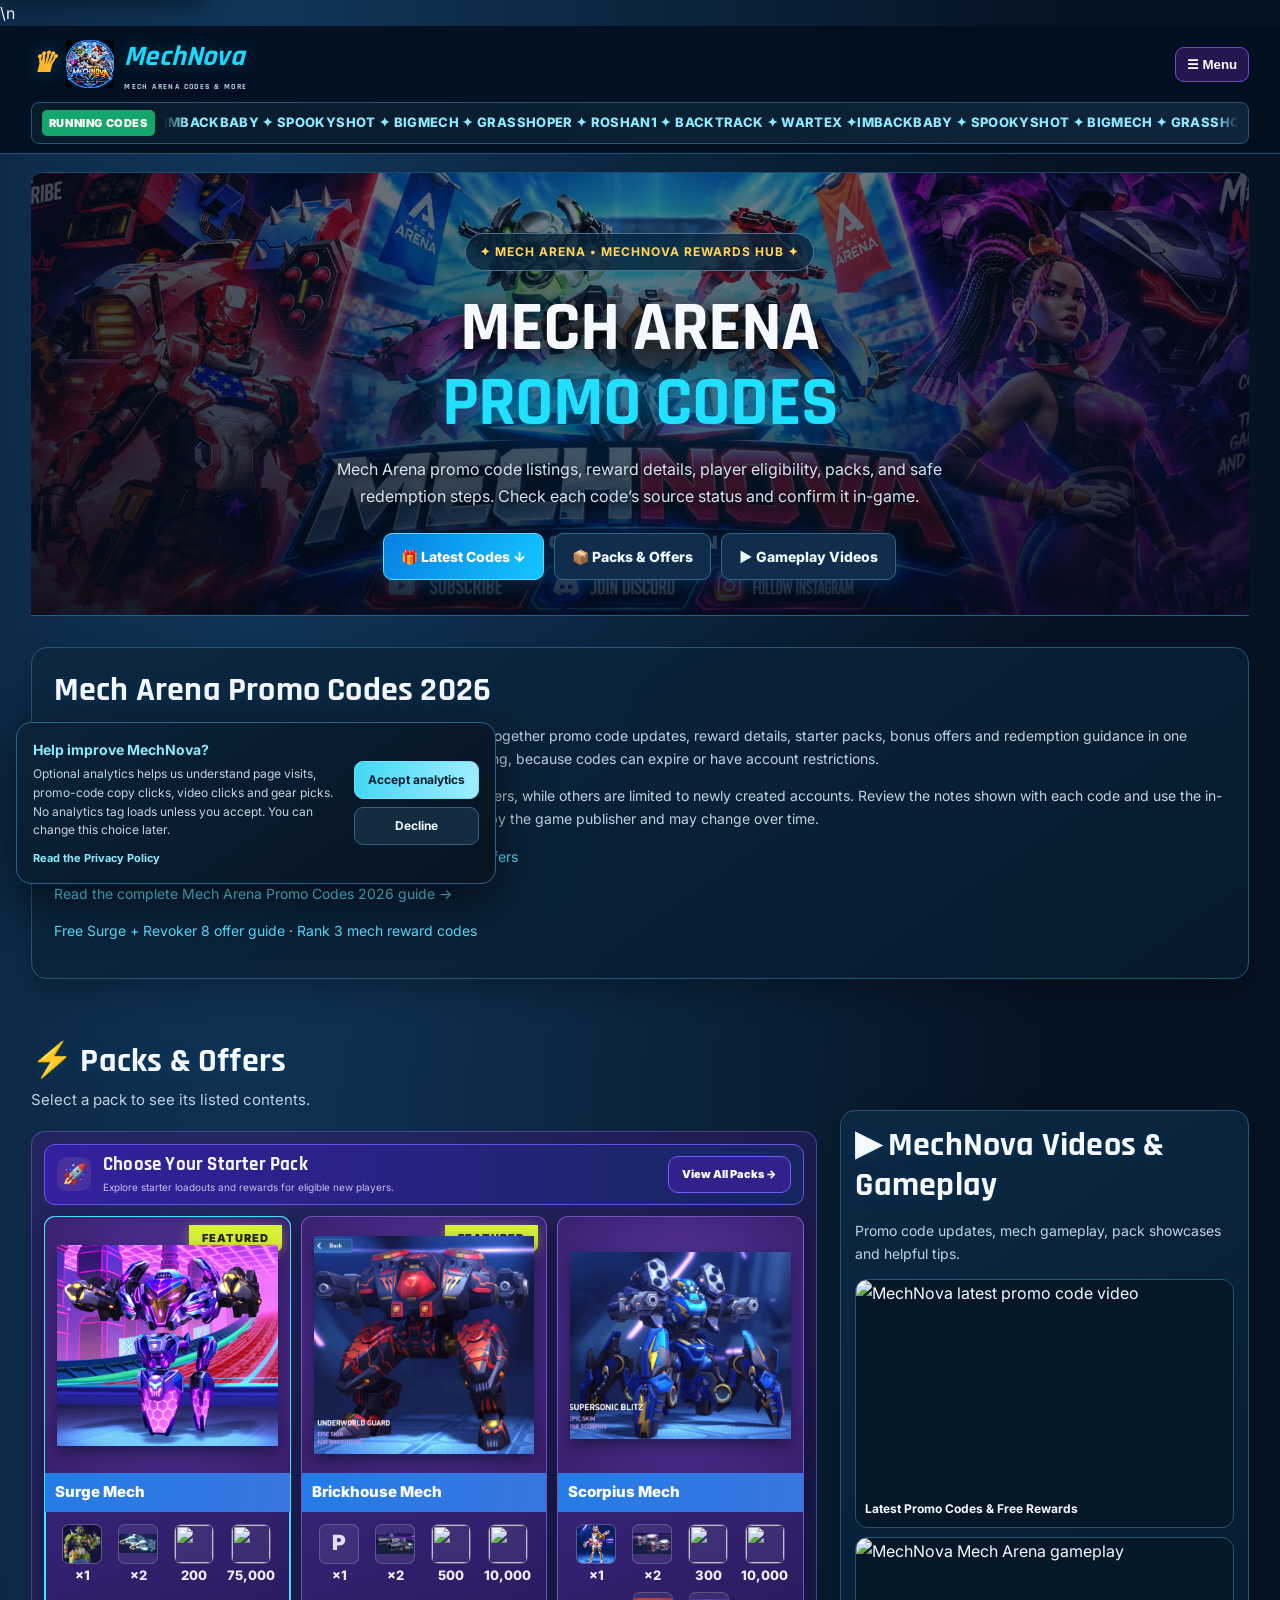
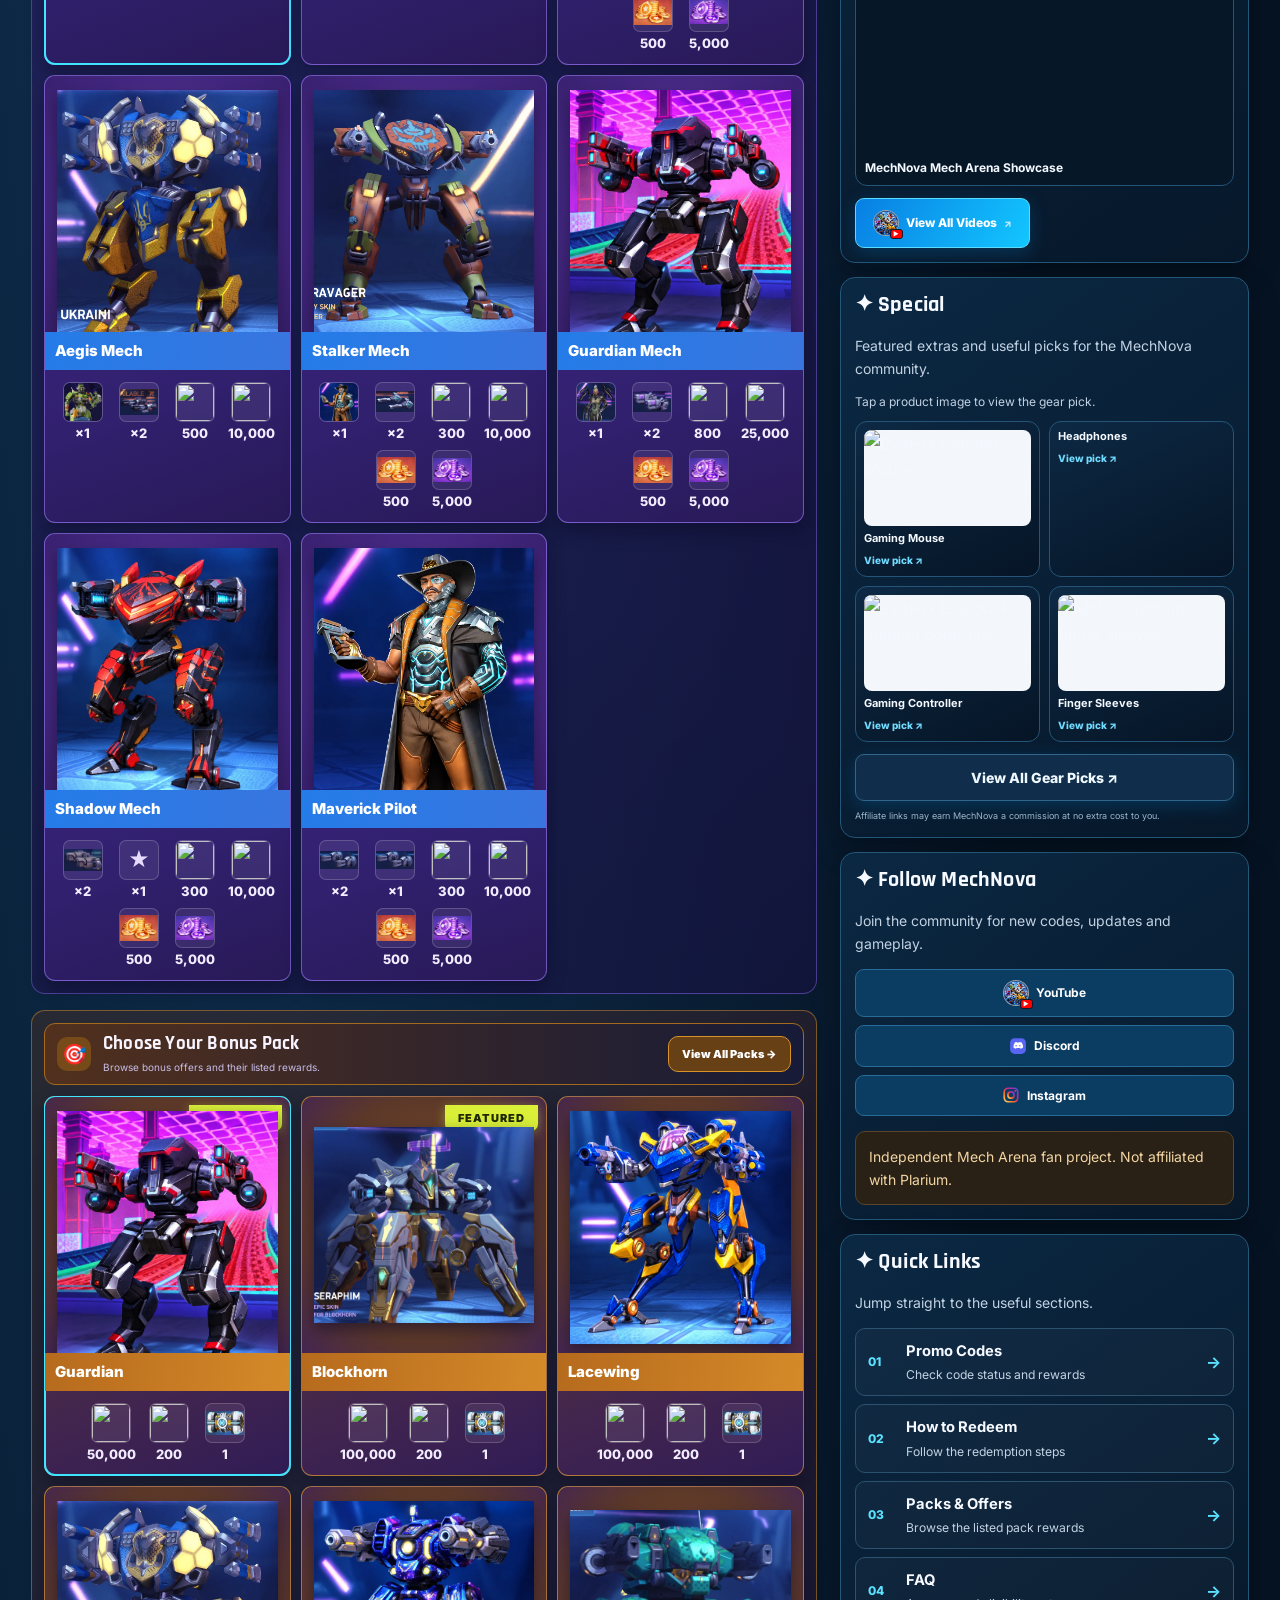
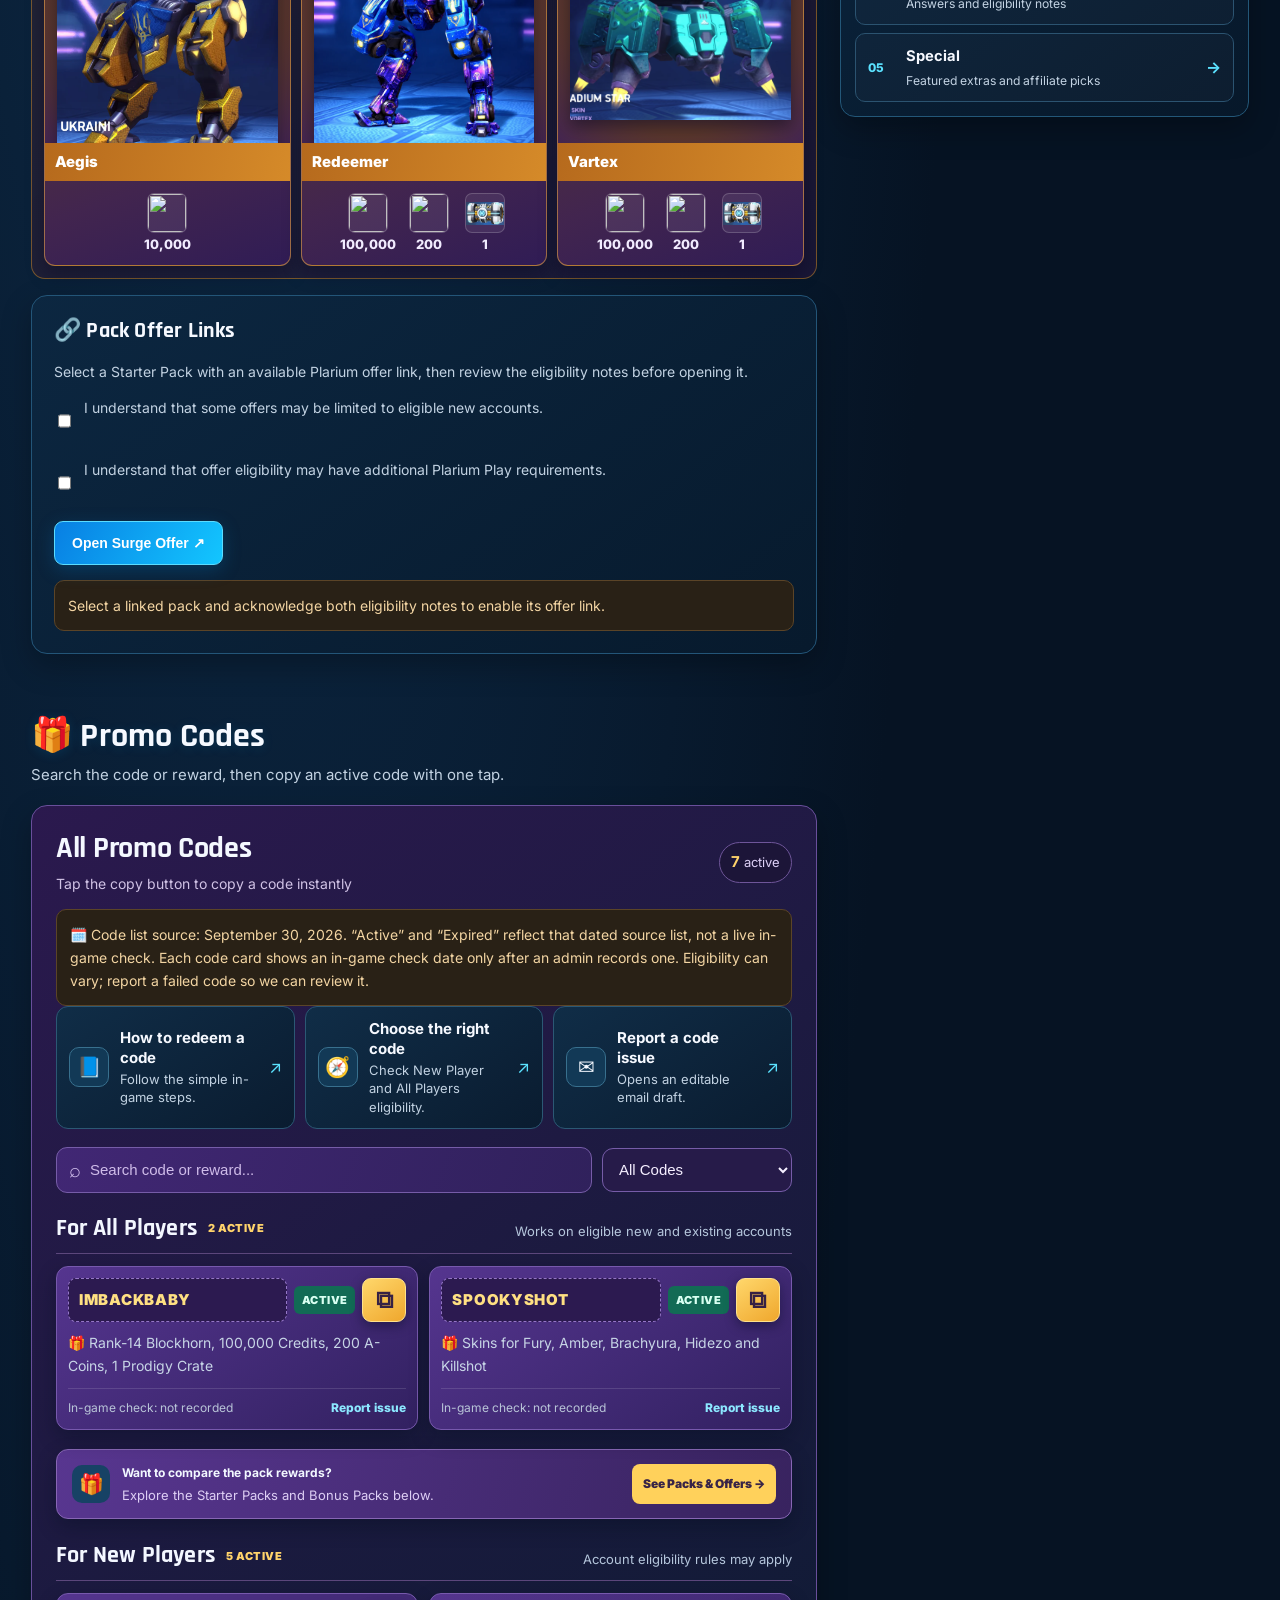
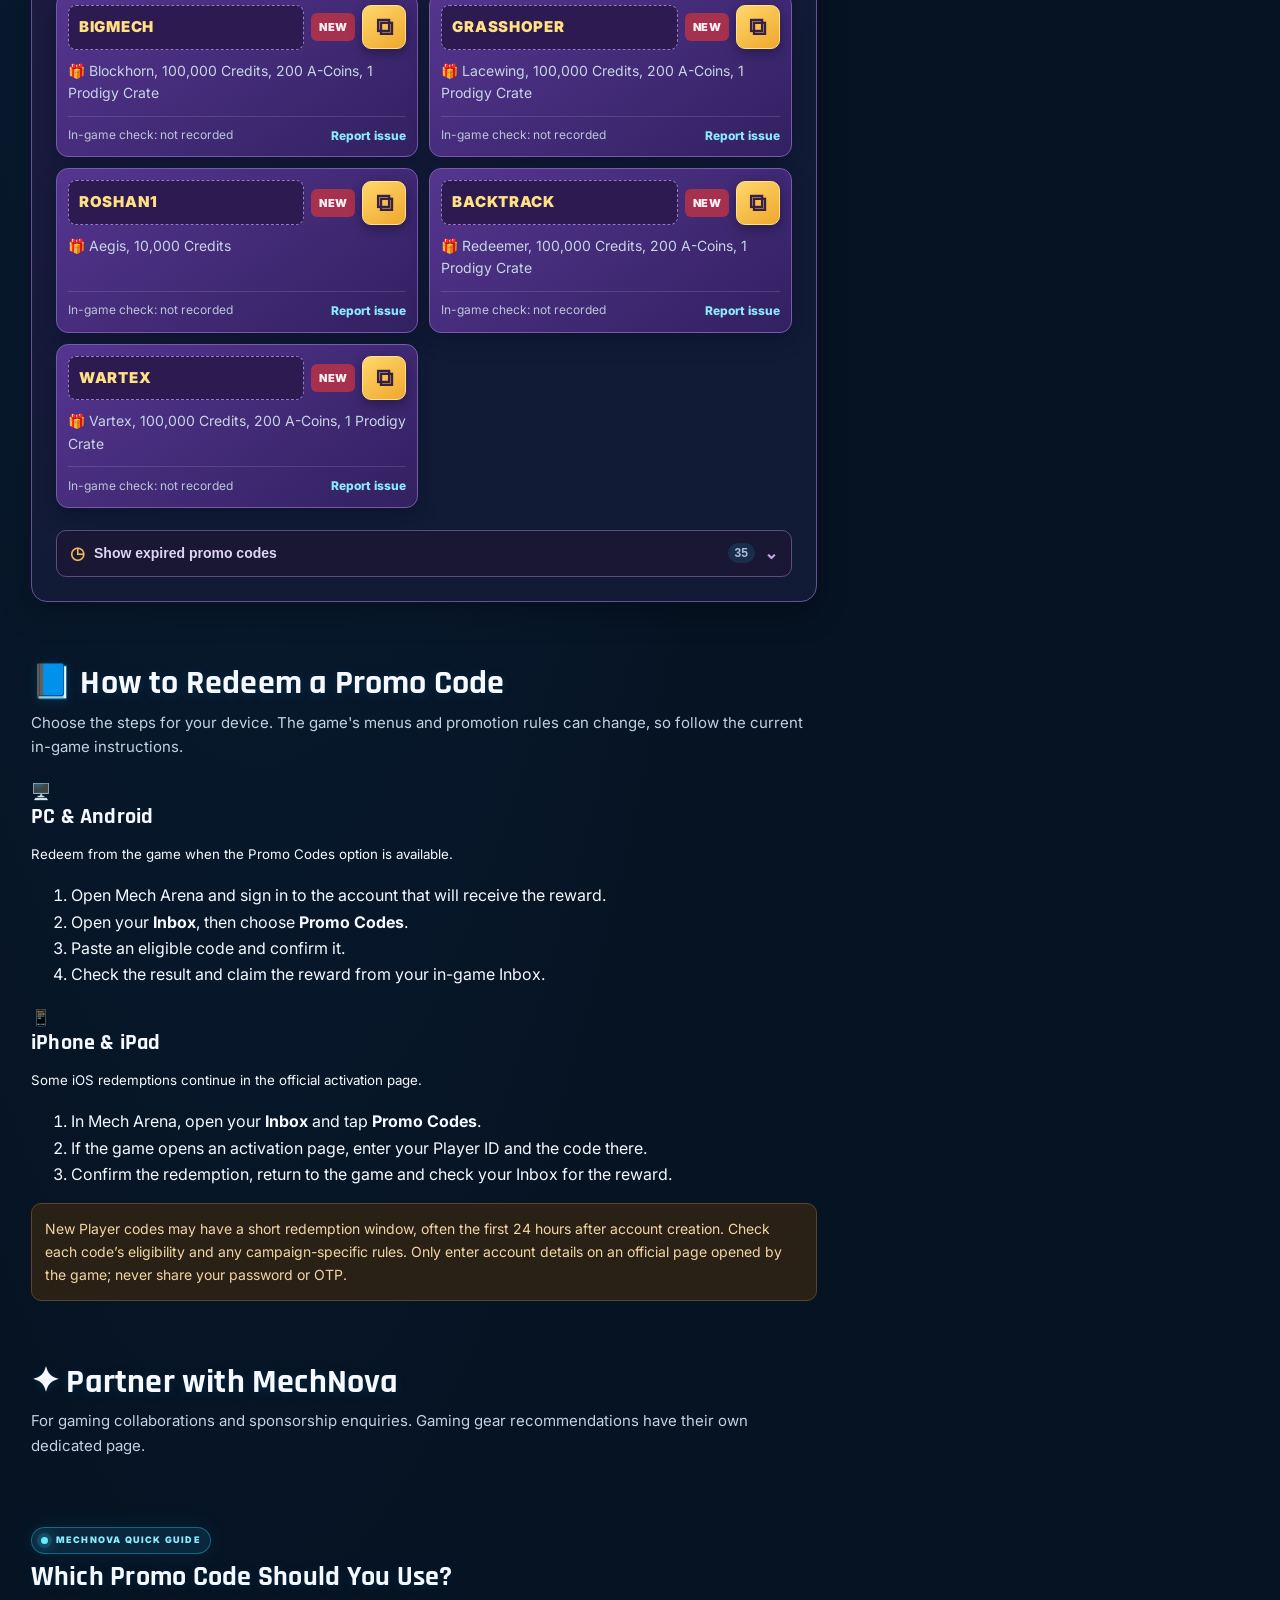
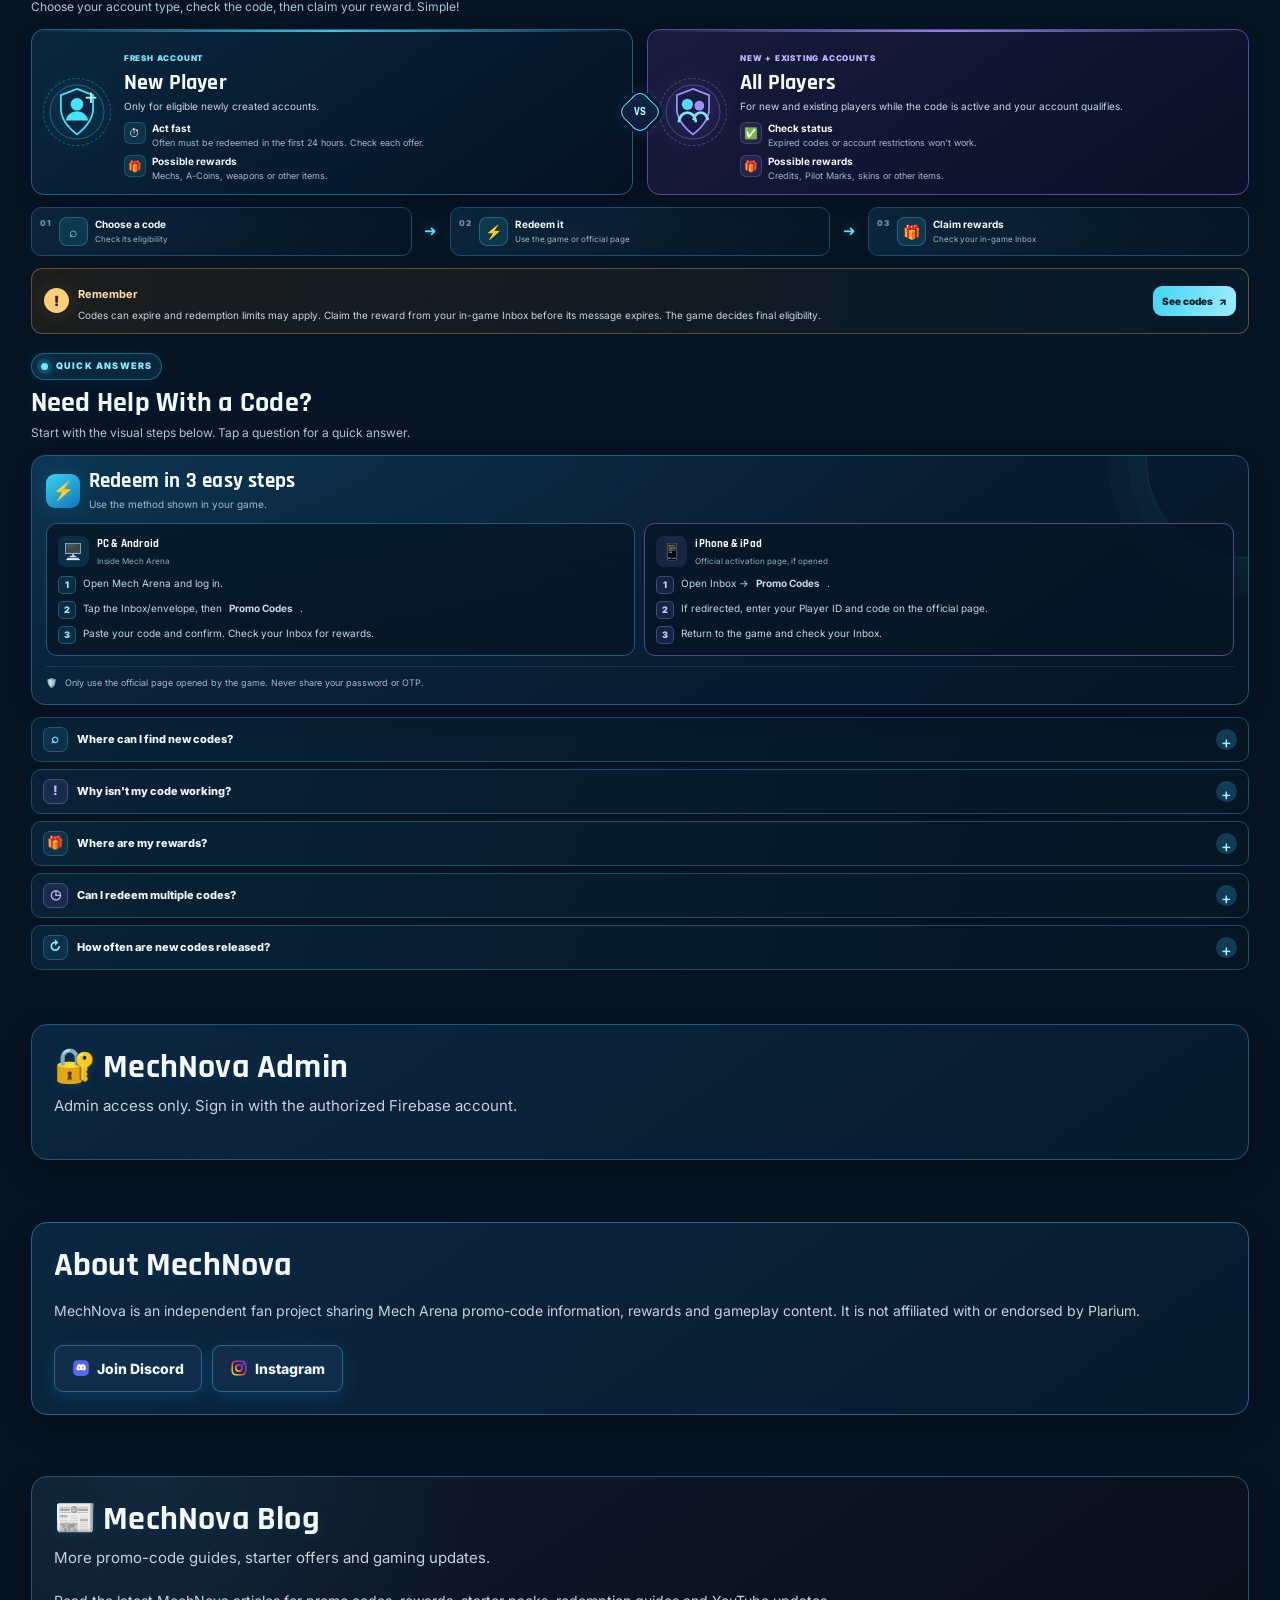
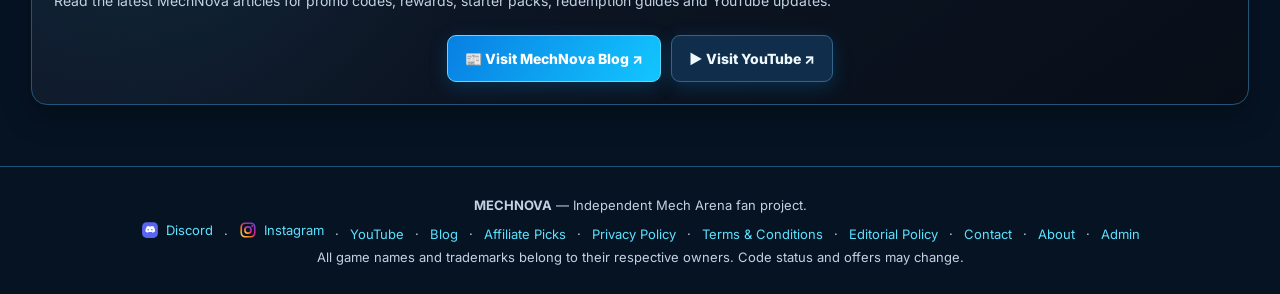
==== commit b5866879: "Add accessible skip-to-content link on homepage" ====
--- a/index.html
+++ b/index.html
@@ -31,7 +31,7 @@
 <link rel="preload" href="/images/MechNova-bannarnew.webp?v=4" as="image" fetchpriority="high">
 <link rel="preconnect" href="https://www.gstatic.com" crossorigin>
 <link rel="preconnect" href="https://translate.google.com" crossorigin>
-<link rel="stylesheet" href="/mechnova.css?v=20261010-expiry-analytics">
+<link rel="stylesheet" href="/mechnova.css?v=20261011-accessibility">
 <script type="application/ld+json">
 {
   "@context": "https://schema.org",
@@ -46,9 +46,9 @@
 .brand-logo{display:block;width:48px;height:48px;object-fit:contain;flex:0 0 48px}.logo{display:flex;align-items:center;gap:10px}.brand-wordmark{display:block}
 @media(max-width:600px){.brand-logo{width:40px;height:40px;flex-basis:40px}}
 </style>
- <script defer src="/analytics.js?v=20261010"></script>
+ <script defer src="/analytics.js?v=20261010a"></script>
 </head>
-<body>
+<body>\n<a class="skip-link" href="#home">Skip to main content</a>
 <svg class="social-symbol-library" aria-hidden="true" focusable="false" xmlns="http://www.w3.org/2000/svg">
  <defs><linearGradient id="instagram-gradient" x1="0" y1="1" x2="1" y2="0"><stop offset="0" stop-color="#feda75"/><stop offset=".28" stop-color="#fa7e1e"/><stop offset=".58" stop-color="#d62976"/><stop offset=".8" stop-color="#962fbf"/><stop offset="1" stop-color="#4f5bd5"/></linearGradient></defs>
  
@@ -64,7 +64,8 @@
    <a href="#home">⌂ Home</a><a href="#packs" data-en="🎁 Packs & Offers" data-hi="🎁 पैक और ऑफ़र">🎁 Packs & Offers</a>
    <a href="#redeem" data-en="📘 Game Guide" data-hi="📘 गेम गाइड">📘 Game Guide</a>
    <a href="/promo-codes-2026.html">2026 Codes Guide</a>
-   <a href="#videos">▶ Videos</a>\n   <a href="/affiliate.html">🛒 Affiliate Picks</a>
+   <a href="#videos">▶ Videos</a>
+   <a href="/affiliate.html">🛒 Affiliate Picks</a>
    <a href="#faq" data-en="FAQ" data-hi="अक्सर पूछे जाने वाले सवाल">FAQ</a>
    <a href="#about" data-en="About" data-hi="हमारे बारे में">About</a>
   </nav>
@@ -83,7 +84,8 @@
   <a class="public-side-link" href="#codes"><span>⌘</span> Promo Codes</a>
   <a class="public-side-link" href="#redeem"><span>▤</span> Game Guide</a>
   <a class="public-side-link" href="#videos"><span>▶</span> Videos &amp; Gameplay</a>
-  <a class="public-side-link" href="#special"><span>✦</span> Special</a>\n  <a class="public-side-link" href="/affiliate.html"><span>🛒</span> Affiliate Picks</a>
+  <a class="public-side-link" href="#special"><span>✦</span> Special</a>
+  <a class="public-side-link" href="/affiliate.html"><span>🛒</span> Affiliate Picks</a>
   <a class="public-side-link" href="#faq"><span>?</span> FAQ</a>
   <a class="public-side-link" href="#about"><span>ⓘ</span> About MechNova</a>
   <div class="public-side-bottom"><b>Stay Connected</b><a href="https://discord.gg/W5vGjBkgz" target="_blank" rel="noopener" class="social-link social-link--discord"><svg class="social-icon" aria-hidden="true" focusable="false" viewBox="0 0 24 24"><use href="#social-mark-discord"></use></svg><span>Discord</span><span class="social-arrow" aria-hidden="true">↗</span></a><a href="https://www.instagram.com/mechnovaofficial?stkn=MWMyYnNqdWs0aWJ2Zw==" target="_blank" rel="noopener" class="social-link social-link--instagram"><svg class="social-icon" aria-hidden="true" focusable="false" viewBox="0 0 24 24"><use href="#social-mark-instagram"></use></svg><span>Instagram</span><span class="social-arrow" aria-hidden="true">↗</span></a><a href="https://www.youtube.com/@OfficialMechNova" target="_blank" rel="noopener" class="social-link social-link--youtube"><span class="channel-logo-wrap"><img class="channel-logo" src="/images/MechNova-logo.webp" alt="" width="26" height="26" loading="lazy" decoding="async"><span class="channel-platform-badge" aria-hidden="true">▶</span></span><span>YouTube</span><span class="social-arrow" aria-hidden="true">↗</span></a></div>
@@ -652,7 +654,7 @@
  const track=document.querySelector(".ticker-track");
  if(!track)return;
  const running=codes.filter(c=>c&&c.code&&getEffectiveCodeType(c)!=="expired");
- if(!running.length)return;
+ if(!running.length){track.replaceChildren();const ticker=track.closest(".nav-code-ticker");if(ticker)ticker.setAttribute("aria-label","No running promo codes listed. Check the code list for updates.");return;}
  const lineText=running.map(c=>{
   const code=String(c.code).toUpperCase();
   const expiry=dateInputValue(c.expiresAt);
@@ -996,7 +998,7 @@
     const row=document.createElement("div"); row.className="admin-row";
     const info=document.createElement("div");
     const name=document.createElement("strong"); name.textContent=item.code||"(No code)";
-    const detail=document.createElement("div"); detail.className="small"; detail.textContent=(labels[item.type]||item.type||"Uncategorized")+" · "+(item.reward||"")+(item.expiresAt?" · Expires "+dateInputValue(item.expiresAt):"");
+    const detail=document.createElement("div"); detail.className="small"; detail.textContent=(labels[getEffectiveCodeType(item)]||getEffectiveCodeType(item)||"Uncategorized")+" · "+(item.reward||"")+(item.expiresAt?" · Expires "+dateInputValue(item.expiresAt):"");
     info.append(name,detail);
     const actions=document.createElement("div"); actions.className="admin-actions";
     const edit=document.createElement("button"); edit.type="button"; edit.textContent="Edit";
--- a/mechnova.css
+++ b/mechnova.css
@@ -1184,3 +1184,9 @@
 .code-expires-at::before{content:"◷";color:#66dfff;font-size:12px}
 .code-card:has(.promo-code-status.expired) .code-expires-at{color:#ff9eaa}
 .code-card:has(.promo-code-status.expired) .code-expires-at::before{color:#ff8191}
+
+
+/* Keyboard accessibility: make the main content easy to reach without tabbing through navigation. */
+.skip-link{position:fixed;top:10px;left:10px;z-index:2000;transform:translateY(calc(-100% - 16px));padding:12px 16px;border:2px solid #67e3ff;border-radius:9px;background:#061323;color:#fff;font-weight:800;box-shadow:0 8px 24px #0008}
+.skip-link:focus{transform:translateY(0)}
+#home{scroll-margin-top:88px}
--- a/mechnova.css
+++ b/mechnova.css
@@ -1184,3 +1184,9 @@
 .code-expires-at::before{content:"◷";color:#66dfff;font-size:12px}
 .code-card:has(.promo-code-status.expired) .code-expires-at{color:#ff9eaa}
 .code-card:has(.promo-code-status.expired) .code-expires-at::before{color:#ff8191}
+
+
+/* Keyboard accessibility: make the main content easy to reach without tabbing through navigation. */
+.skip-link{position:fixed;top:10px;left:10px;z-index:2000;transform:translateY(calc(-100% - 16px));padding:12px 16px;border:2px solid #67e3ff;border-radius:9px;background:#061323;color:#fff;font-weight:800;box-shadow:0 8px 24px #0008}
+.skip-link:focus{transform:translateY(0)}
+#home{scroll-margin-top:88px}
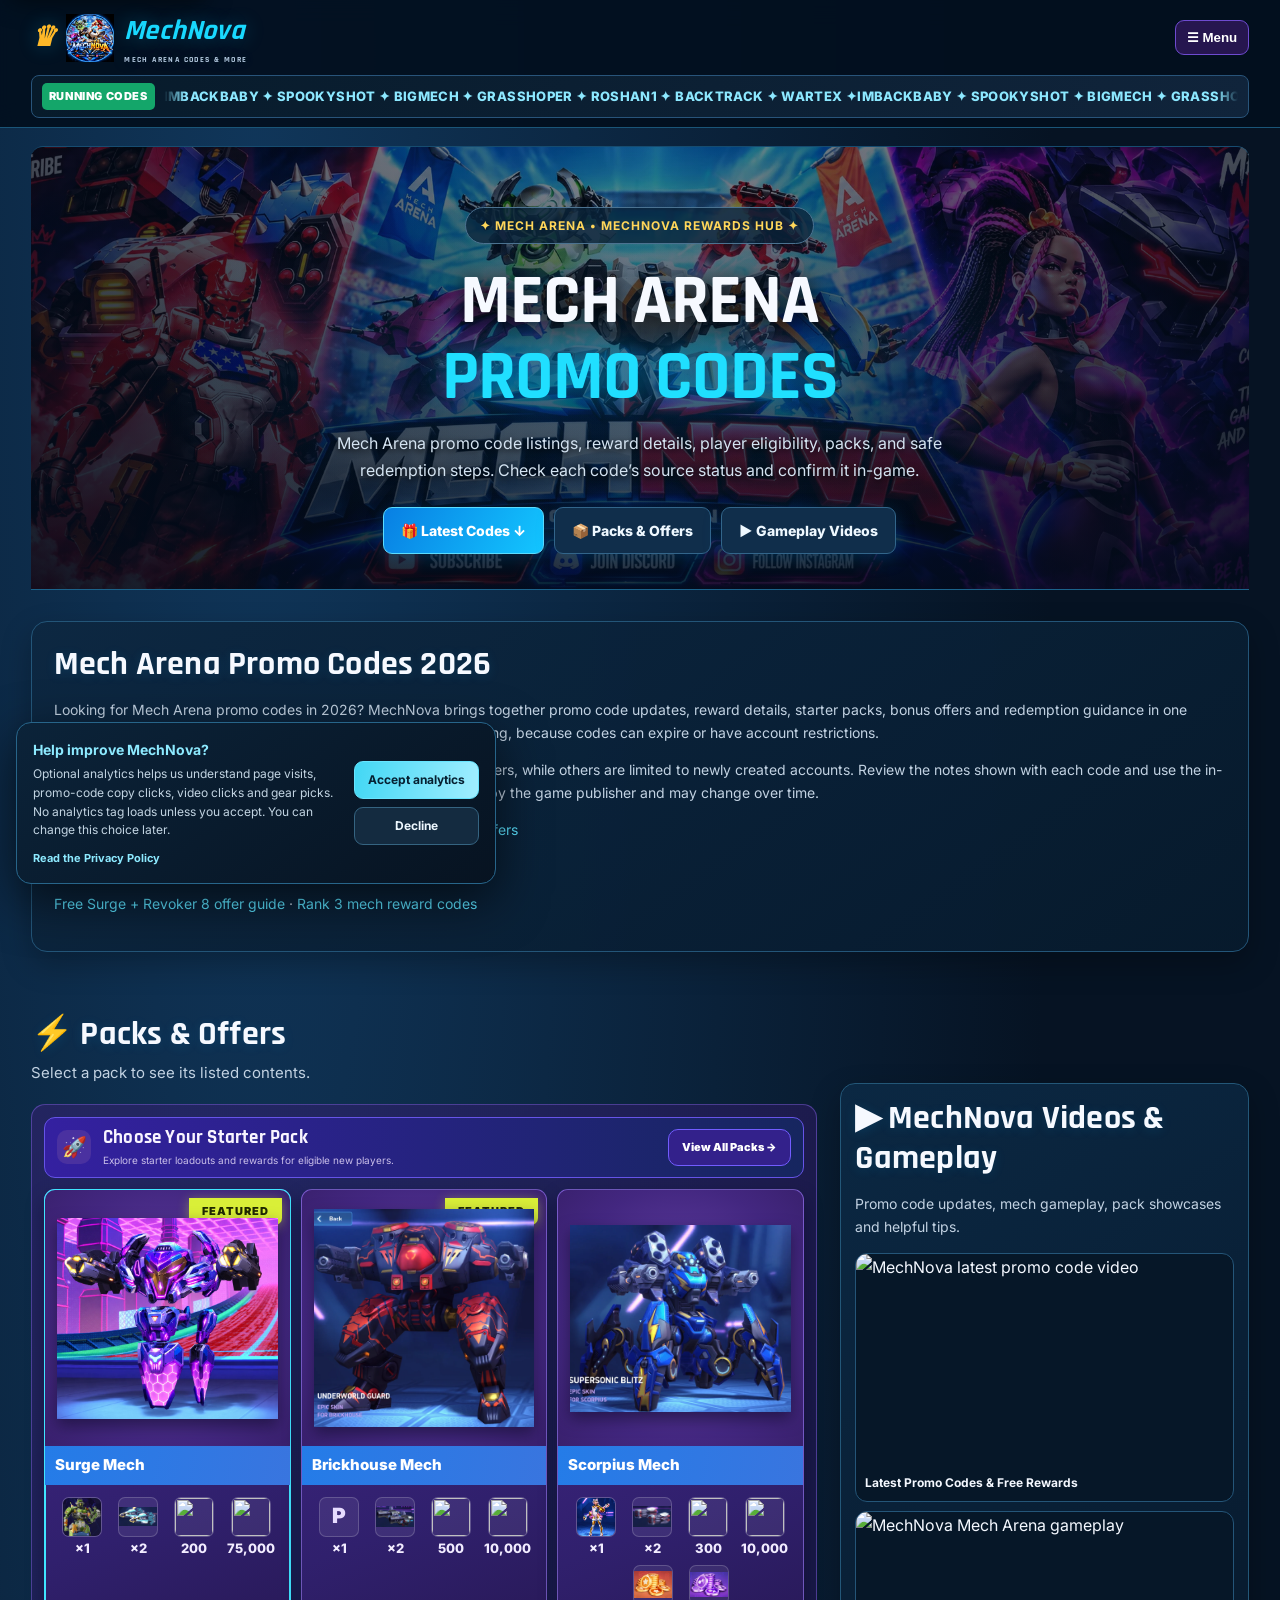
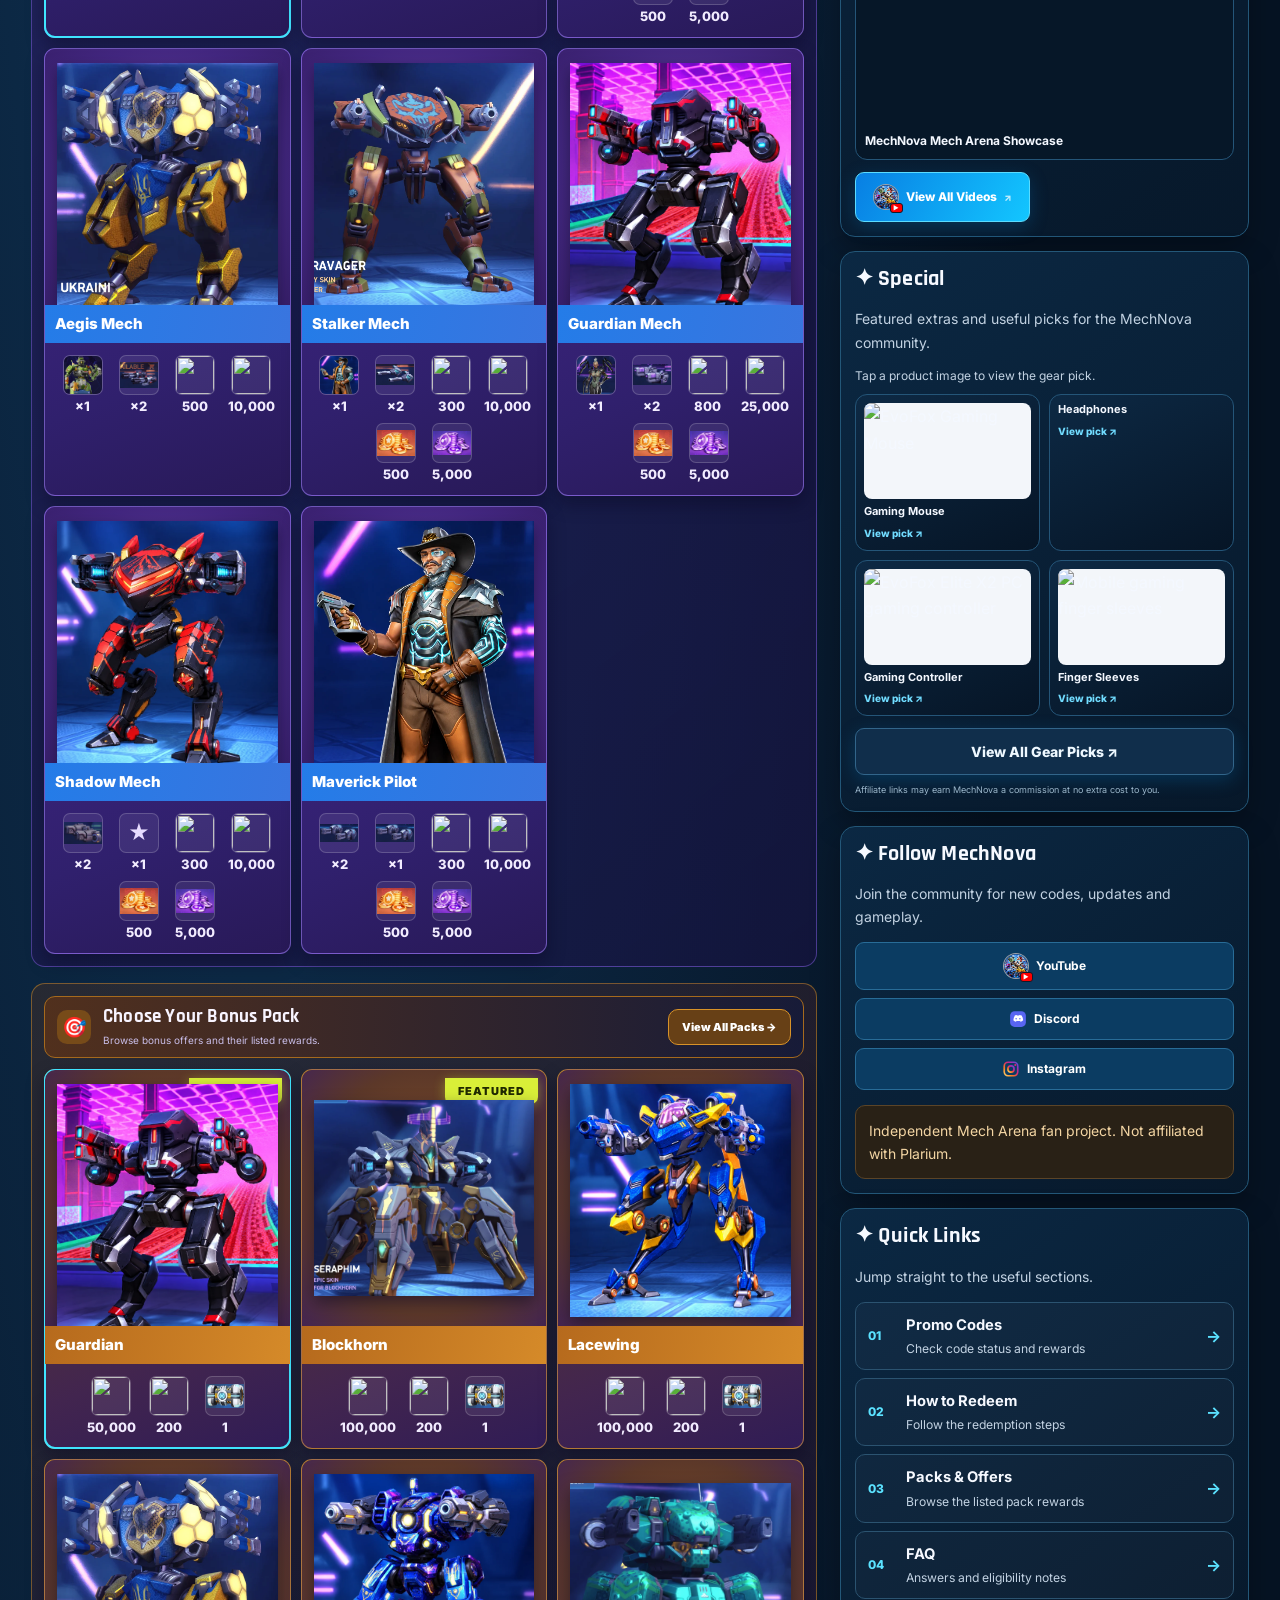
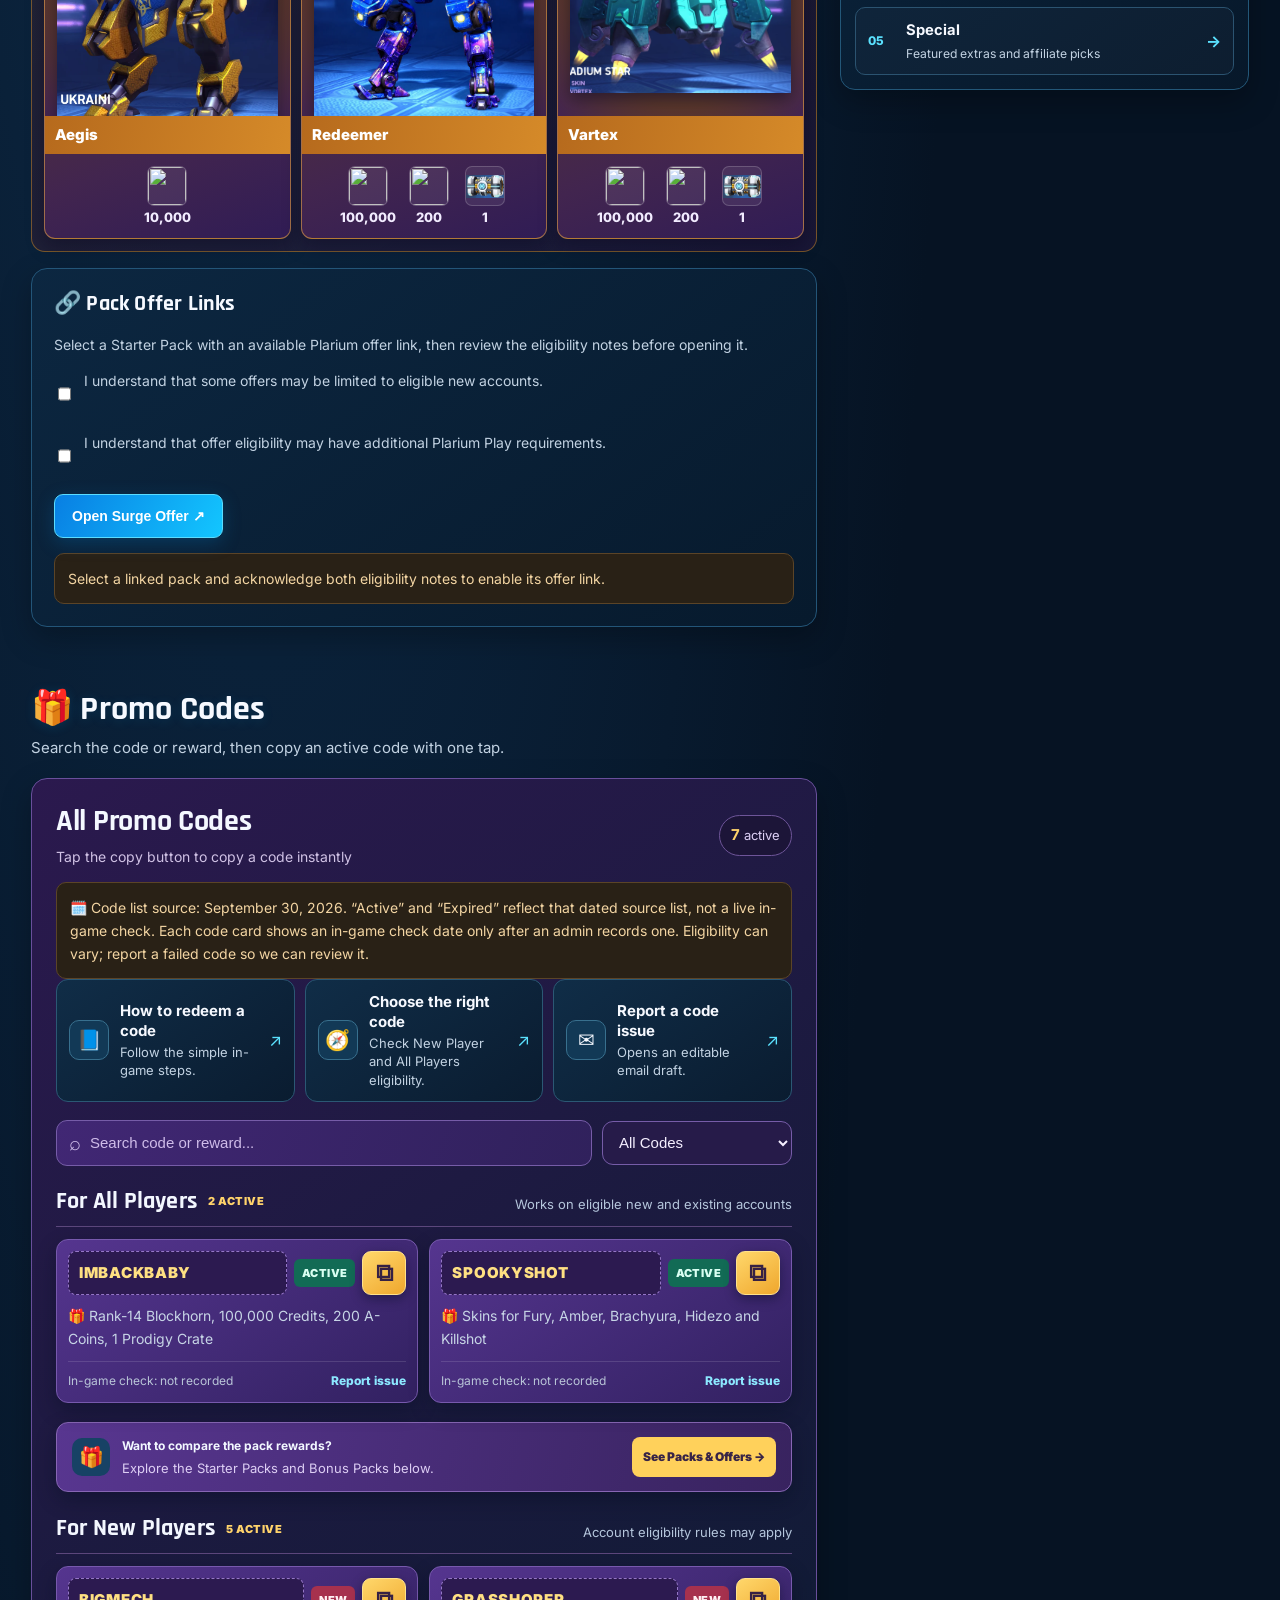
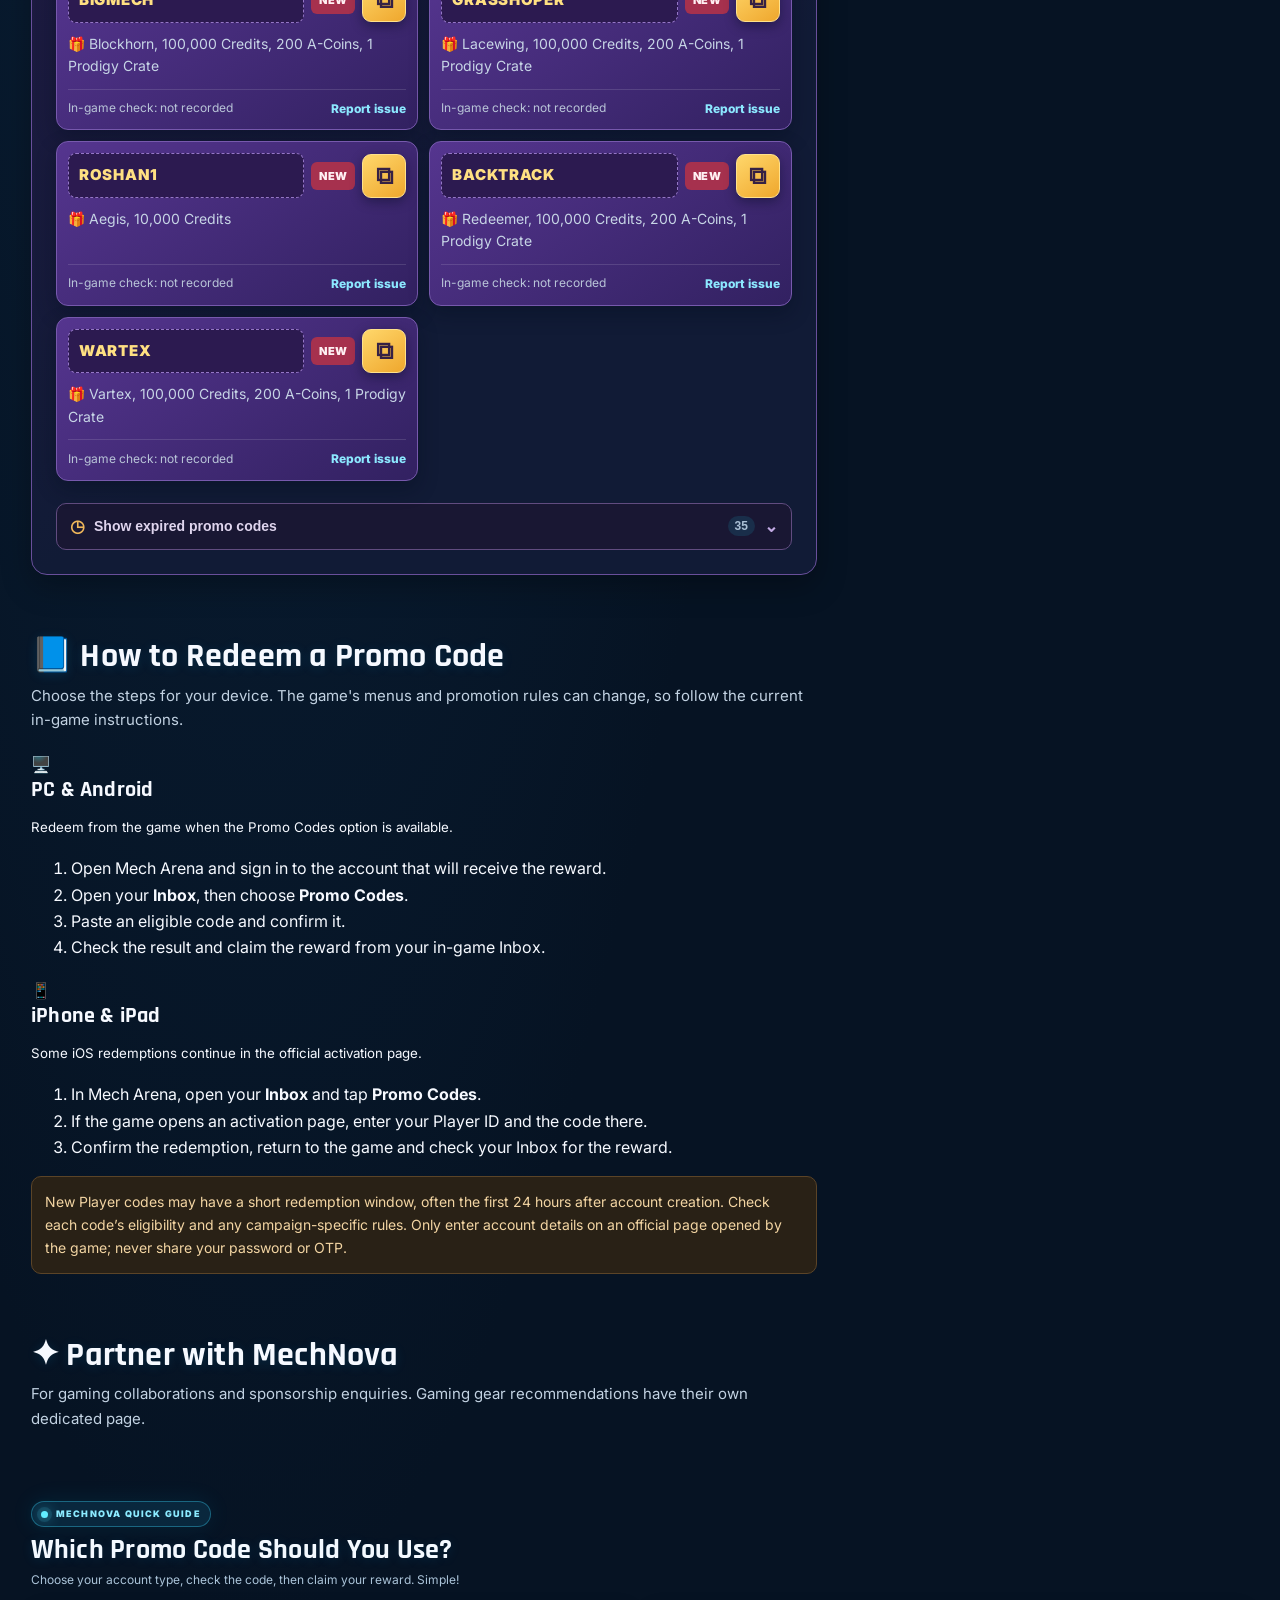
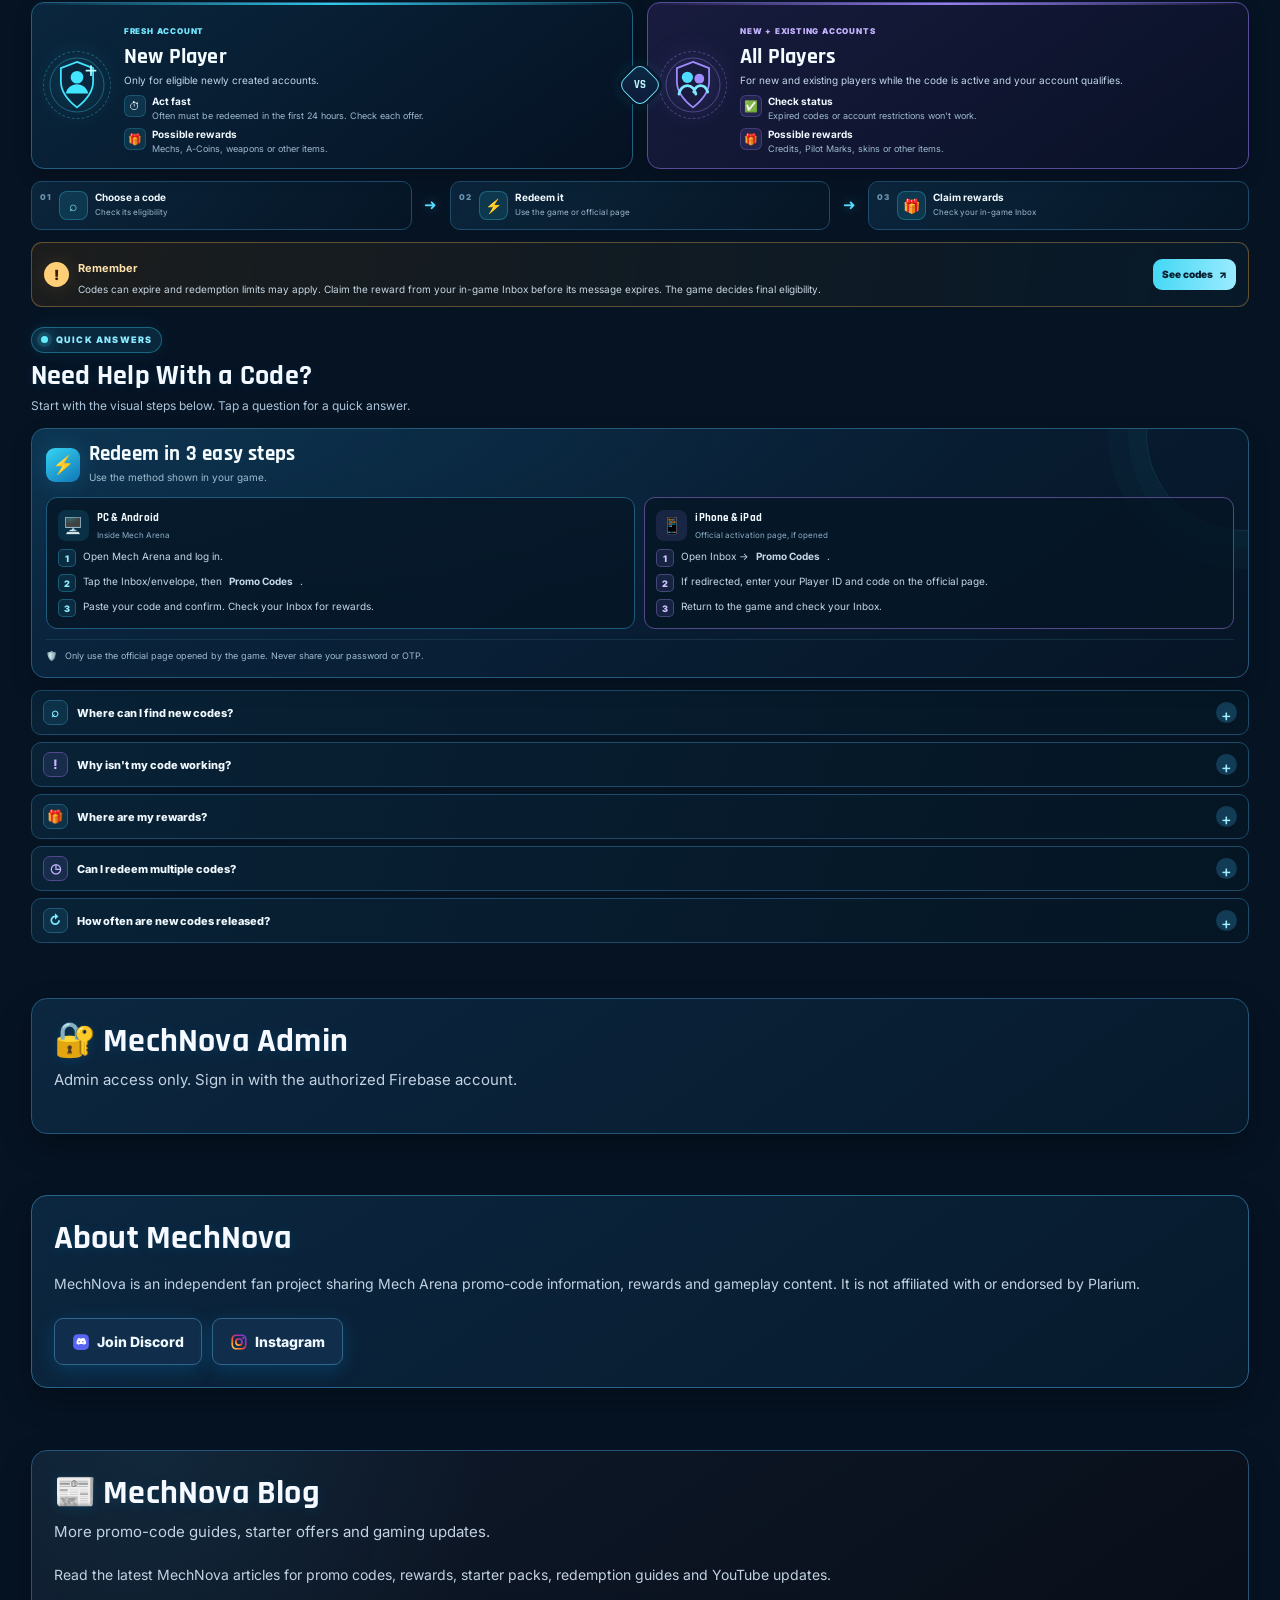
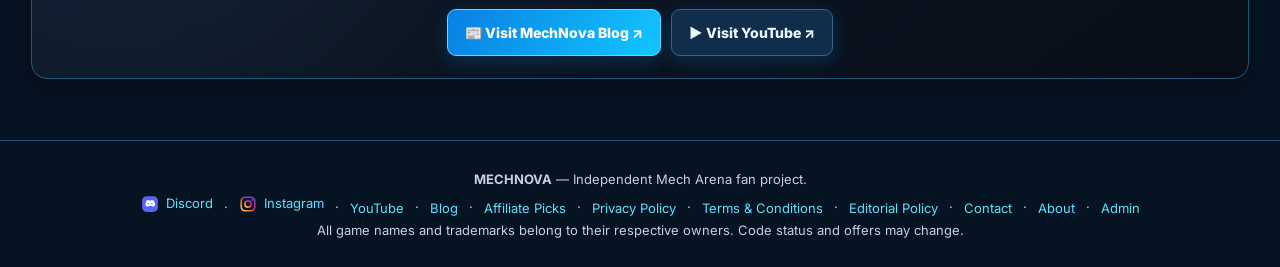
==== commit 3b393c02: "Fix escaped newline before skip link" ====
--- a/index.html
+++ b/index.html
@@ -27,7 +27,7 @@
 <link rel="preconnect" href="https://fonts.googleapis.com">
 <link rel="preconnect" href="https://fonts.gstatic.com" crossorigin>
 <link href="https://fonts.googleapis.com/css2?family=Inter:wght@400;500;600;700;800&family=Rajdhani:wght@500;600;700&display=swap" rel="stylesheet">
-<link rel="preload" href="/mechnova.css?v=20261010-expiry-analytics" as="style">
+<link rel="preload" href="/mechnova.css?v=20261011-accessibility" as="style">
 <link rel="preload" href="/images/MechNova-bannarnew.webp?v=4" as="image" fetchpriority="high">
 <link rel="preconnect" href="https://www.gstatic.com" crossorigin>
 <link rel="preconnect" href="https://translate.google.com" crossorigin>
@@ -48,7 +48,8 @@
 </style>
  <script defer src="/analytics.js?v=20261010a"></script>
 </head>
-<body>\n<a class="skip-link" href="#home">Skip to main content</a>
+<body>
+<a class="skip-link" href="#home">Skip to main content</a>
 <svg class="social-symbol-library" aria-hidden="true" focusable="false" xmlns="http://www.w3.org/2000/svg">
  <defs><linearGradient id="instagram-gradient" x1="0" y1="1" x2="1" y2="0"><stop offset="0" stop-color="#feda75"/><stop offset=".28" stop-color="#fa7e1e"/><stop offset=".58" stop-color="#d62976"/><stop offset=".8" stop-color="#962fbf"/><stop offset="1" stop-color="#4f5bd5"/></linearGradient></defs>
  
